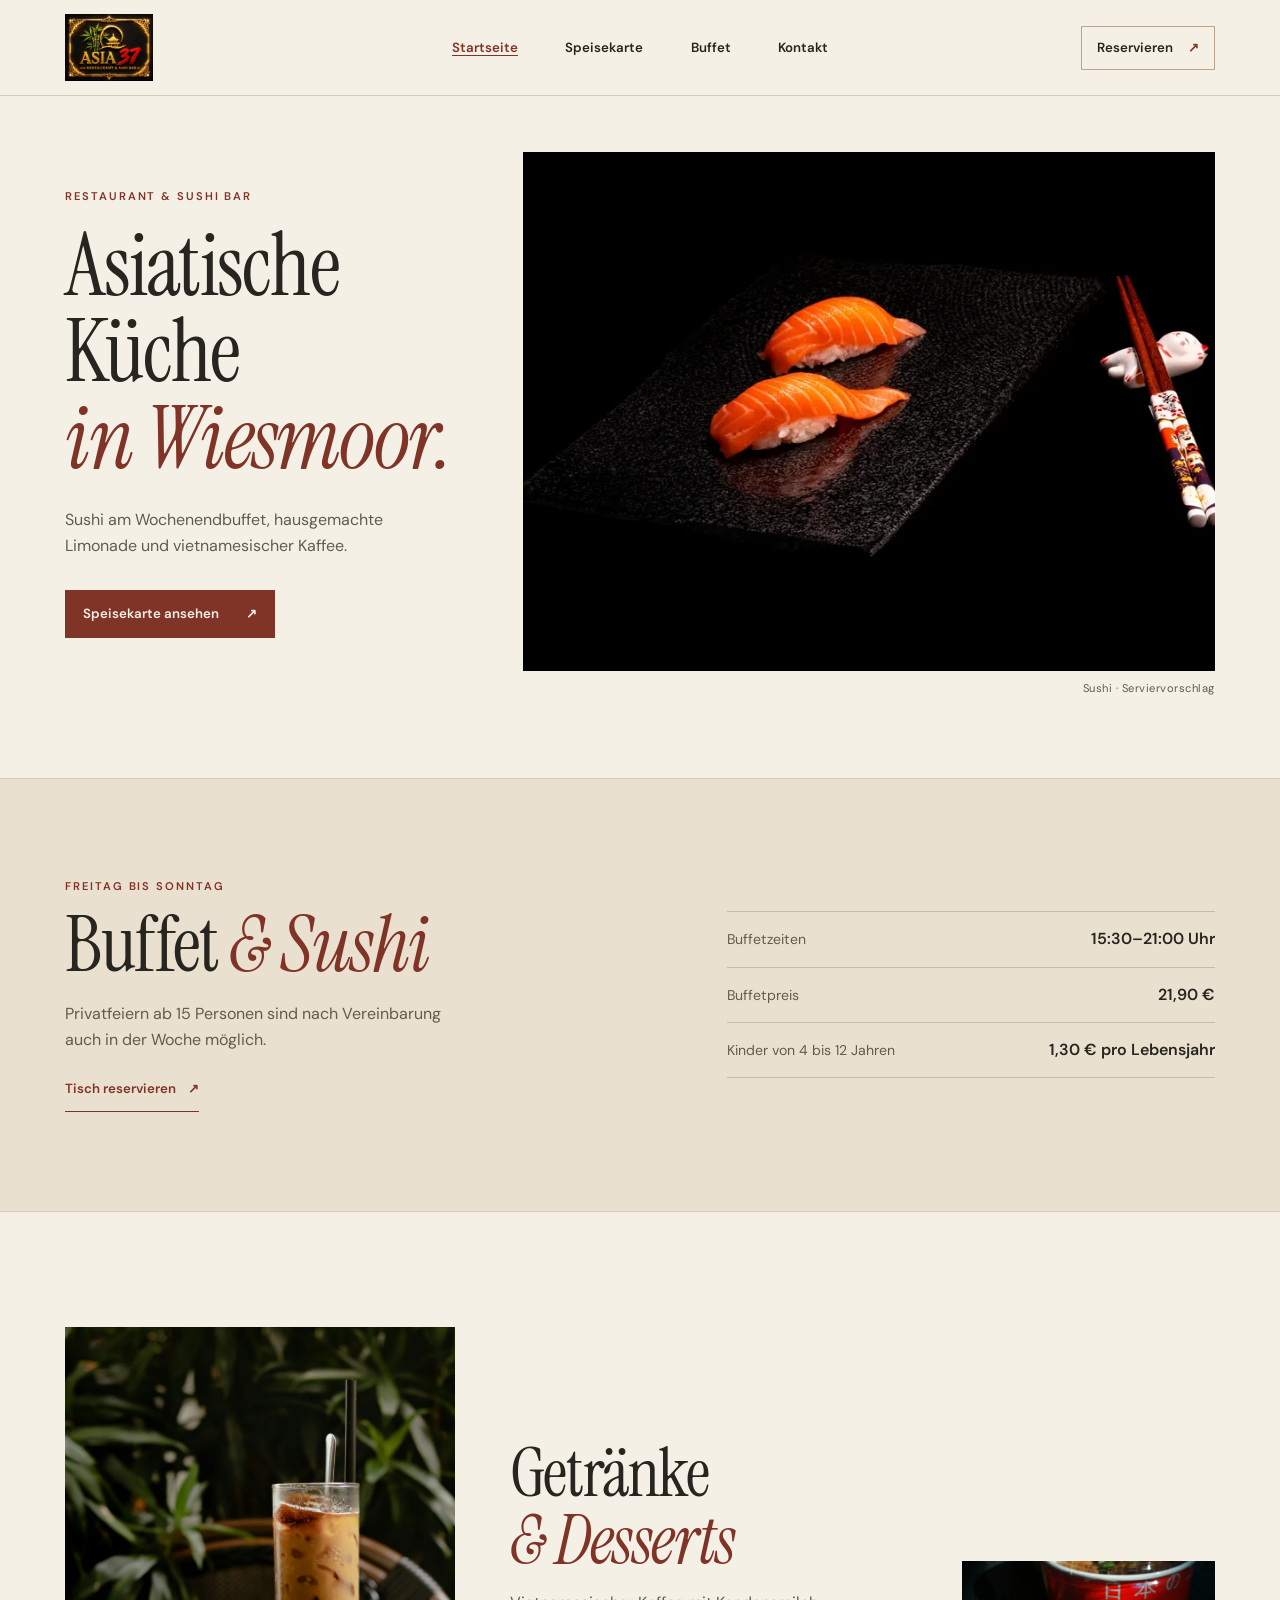
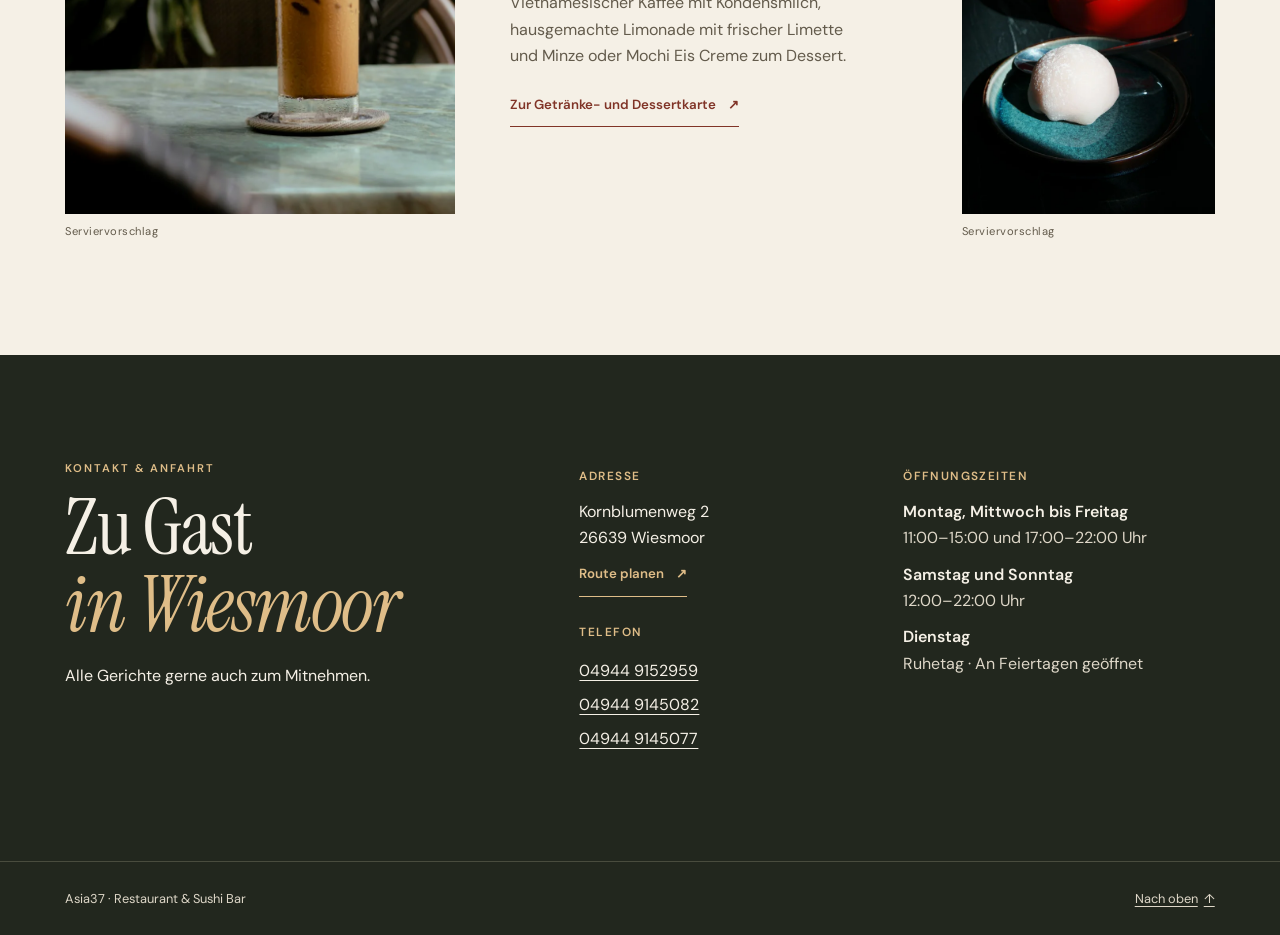
==== index.html @ 3e1847de "Build Asia37 restaurant website" ====
<!doctype html>
<html lang="de">
<head>
  <meta charset="utf-8">
  <meta name="viewport" content="width=device-width, initial-scale=1">
  <title>Asia37 · Restaurant &amp; Sushi Bar in Wiesmoor</title>
  <meta name="description" content="Asia37 Restaurant &amp; Sushi Bar in Wiesmoor. Entdecken Sie unser Wochenendbuffet, die Getränke- und Dessertkarte, Öffnungszeiten und Anfahrt.">
  <meta property="og:type" content="website">
  <meta property="og:locale" content="de_DE">
  <meta property="og:title" content="Asia37 · Restaurant &amp; Sushi Bar in Wiesmoor">
  <meta property="og:description" content="Sushi, Wochenendbuffet und vietnamesischer Kaffee am Kornblumenweg in Wiesmoor.">
  <meta property="og:image" content="https://hoangcaster-website.github.io/Asia-37/assets/sushi.webp">
  <meta name="theme-color" content="#f5f0e6">
  <link rel="icon" href="assets/favicon.png" type="image/png">
  <link rel="preload" href="assets/fonts/instrument-serif-normal.woff2" as="font" type="font/woff2" crossorigin>
  <link rel="stylesheet" href="assets/site.css">
  <script src="assets/site.js" defer></script>
</head>
<body>
  <a class="skip-link" href="#main">Zum Inhalt</a>
  <header class="site-header" id="oben">
    <div class="shell header-inner">
      <a class="brand" href="./" aria-label="Asia37 – Startseite">
        <img src="assets/asia37-logo.webp" width="540" height="411" alt="Asia37">
      </a>
      <button class="nav-toggle" type="button" aria-expanded="false" aria-controls="main-nav" hidden>Menü <span aria-hidden="true"></span></button>
      <nav id="main-nav" aria-label="Hauptnavigation">
        <a href="./" aria-current="page">Startseite</a>
        <a href="menu.html">Speisekarte</a>
        <a href="#buffet">Buffet</a>
        <a href="#kontakt">Kontakt</a>
      </nav>
      <a class="header-call" href="tel:+4949449152959">Reservieren <span aria-hidden="true">↗</span></a>
    </div>
  </header>
  <main id="main" tabindex="-1">
    <section class="shell hero" aria-labelledby="home-title">
      <div class="hero-intro">
        <p class="eyebrow">Restaurant &amp; Sushi Bar</p>
        <h1 id="home-title">Asiatische Küche <em>in Wiesmoor.</em></h1>
        <p class="hero-copy">Sushi am Wochenendbuffet, hausgemachte Limonade und vietnamesischer Kaffee.</p>
        <a class="button" href="menu.html">Speisekarte ansehen <span aria-hidden="true">↗</span></a>
      </div>
      <figure class="hero-figure">
        <picture>
          <source media="(max-width: 600px)" srcset="assets/sushi-compact.webp">
          <img src="assets/sushi.webp" width="1600" height="1200" alt="Sushi auf dunklem Geschirr" fetchpriority="high">
        </picture>
        <figcaption>Sushi · Serviervorschlag</figcaption>
      </figure>
    </section>
    <section class="buffet" id="buffet" aria-labelledby="buffet-title">
      <div class="shell buffet-inner">
        <div>
          <p class="eyebrow">Freitag bis Sonntag</p>
          <h2 id="buffet-title">Buffet <em>&amp; Sushi</em></h2>
          <p>Privatfeiern ab 15 Personen sind nach Vereinbarung auch in der Woche möglich.</p>
          <a class="text-link" href="tel:+4949449152959">Tisch reservieren <span aria-hidden="true">↗</span></a>
        </div>
        <dl class="buffet-details">
          <div><dt>Buffetzeiten</dt><dd>15:30–21:00 Uhr</dd></div>
          <div><dt>Buffetpreis</dt><dd>21,90 €</dd></div>
          <div><dt>Kinder von 4 bis 12 Jahren</dt><dd>1,30 € pro Lebensjahr</dd></div>
        </dl>
      </div>
    </section>
    <section class="shell tasting" aria-labelledby="tasting-title">
      <figure class="tasting-photo">
        <img src="assets/coffee.webp" width="800" height="1000" loading="lazy" alt="Vietnamesischer Kaffee mit Kondensmilch im Glas">
        <figcaption>Serviervorschlag</figcaption>
      </figure>
      <div class="tasting-copy">
        <h2 id="tasting-title">Getränke <em>&amp; Desserts</em></h2>
        <p>Vietnamesischer Kaffee mit Kondensmilch, hausgemachte Limonade mit frischer Limette und Minze oder Mochi Eis Creme zum Dessert.</p>
        <a class="text-link" href="menu.html">Zur Getränke- und Dessertkarte <span aria-hidden="true">↗</span></a>
      </div>
      <figure class="tasting-detail">
        <img src="assets/mochi.webp" width="640" height="640" loading="lazy" alt="Mochi auf einem Keramikteller">
        <figcaption>Serviervorschlag</figcaption>
      </figure>
    </section>
    <section class="visit" id="kontakt" aria-labelledby="visit-title">
      <div class="shell visit-inner">
        <div class="visit-heading">
          <p class="eyebrow">Kontakt &amp; Anfahrt</p>
          <h2 id="visit-title">Zu Gast <em>in Wiesmoor</em></h2>
          <p>Alle Gerichte gerne auch zum Mitnehmen.</p>
        </div>
        <div class="visit-address">
          <h3>Adresse</h3>
          <address>Kornblumenweg 2<br>26639 Wiesmoor</address>
          <a class="text-link" href="https://www.google.com/maps/dir/?api=1&amp;destination=Kornblumenweg%202%2C%2026639%20Wiesmoor">Route planen <span aria-hidden="true">↗</span></a>
          <h3>Telefon</h3>
          <ul class="plain-list">
            <li><a href="tel:+4949449152959">04944 9152959</a></li>
            <li><a href="tel:+4949449145082">04944 9145082</a></li>
            <li><a href="tel:+4949449145077">04944 9145077</a></li>
          </ul>
        </div>
        <div class="visit-hours">
          <h3>Öffnungszeiten</h3>
          <dl>
            <dt>Montag, Mittwoch bis Freitag</dt>
            <dd>11:00–15:00 und 17:00–22:00 Uhr</dd>
            <dt>Samstag und Sonntag</dt>
            <dd>12:00–22:00 Uhr</dd>
            <dt>Dienstag</dt>
            <dd>Ruhetag · An Feiertagen geöffnet</dd>
          </dl>
        </div>
      </div>
    </section>
  </main>
  <footer class="site-footer">
    <div class="shell footer-inner">
      <p>Asia37 · Restaurant &amp; Sushi Bar</p>
      <a href="#oben">Nach oben <span aria-hidden="true">↑</span></a>
    </div>
  </footer>
</body>
</html>
---- assets/site.css ----
@font-face {
  font-family: "Instrument Serif";
  src: url("fonts/instrument-serif-normal.woff2") format("woff2");
  font-display: swap;
}
@font-face {
  font-family: "Instrument Serif";
  src: url("fonts/instrument-serif-italic.woff2") format("woff2");
  font-style: italic;
  font-display: swap;
}
@font-face {
  font-family: "DM Sans";
  src: url("fonts/dm-sans-normal.woff2") format("woff2");
  font-weight: 400 600;
  font-display: swap;
}

:root {
  --paper: #f5f0e6;
  --wheat: #eae0cf;
  --ink: #27251f;
  --muted: #635b4c;
  --accent: #803427;
  --accent-hover: #62261e;
  --line: #d7cbb9;
  --night: #22271e;
  --gold: #dfbd88;
  --serif: "Instrument Serif", Georgia, serif;
  --sans: "DM Sans", Arial, sans-serif;
  --gutter: clamp(22px, 5.1vw, 90px);
}

*, *::before, *::after { box-sizing: border-box; }
html { scroll-behavior: smooth; }
body {
  margin: 0;
  color: var(--ink);
  background: var(--paper);
  font: 400 1rem/1.65 var(--sans);
  -webkit-font-smoothing: antialiased;
}
body, h1, h2, h3, p, figure, dl, dd { margin: 0; }
img { display: block; max-width: 100%; }
a { color: inherit; text-underline-offset: 0.24em; }
button { font: inherit; color: inherit; }
:focus-visible { outline: 2px solid currentColor; outline-offset: 5px; }
[hidden] { display: none !important; }
[id] { scroll-margin-block-start: 24px; }

h1, h2 {
  font-family: var(--serif);
  font-weight: 400;
  line-height: 0.99;
  letter-spacing: -0.02em;
}
h2 { font-size: clamp(3.15rem, 6.1vw, 6.25rem); }
h1 em, h2 em { color: var(--accent); font-weight: inherit; }
address { font-style: normal; }
.shell { width: min(100% - 2 * var(--gutter), 1450px); margin-inline: auto; }
.eyebrow {
  color: var(--accent);
  font-size: 0.7rem;
  font-weight: 600;
  letter-spacing: 0.17em;
  line-height: 1.5;
  text-transform: uppercase;
}
.skip-link {
  position: fixed;
  z-index: 3;
  inset: 8px auto auto 8px;
  padding: 8px 16px;
  color: var(--paper);
  background: var(--ink);
  transform: translateY(-160%);
}
.skip-link:focus { transform: none; }

.site-header { border-bottom: 1px solid var(--line); }
.header-inner {
  min-height: 95px;
  display: grid;
  grid-template-columns: 1fr auto 1fr;
  align-items: center;
  gap: 24px;
}
.brand { display: inline-block; justify-self: start; }
.brand img { width: 88px; height: auto; }
#main-nav { display: flex; align-items: center; gap: clamp(20px, 3.7vw, 54px); }
#main-nav a, .header-call {
  display: inline-flex;
  align-items: center;
  min-height: 44px;
  font-size: 0.83rem;
  font-weight: 600;
  text-decoration: none;
}
#main-nav a[aria-current="page"] { color: var(--accent); text-decoration: underline; }
#main-nav a:hover { color: var(--accent); }
.header-call {
  justify-self: end;
  gap: 0.9rem;
  padding: 8px 15px;
  border: 1px solid #bca68b;
}
.header-call:hover { color: var(--accent); border-color: var(--accent); }
.header-call span { color: var(--accent); }
.nav-toggle { display: none; }

.hero {
  display: grid;
  grid-template-columns: 0.74fr 1.26fr;
  align-items: center;
  gap: clamp(24px, 4vw, 66px);
  padding-block: clamp(28px, 4.4vw, 66px) clamp(45px, 6.25vw, 91px);
}
.hero-intro { padding-block: 18px 42px; }
.hero h1 {
  font-size: clamp(3.65rem, 6.8vw, 7rem);
  margin-block: 18px 25px;
}
.hero h1 em { display: block; }
.hero-copy { max-width: 29ch; color: var(--muted); }
.button, .text-link { font-size: 0.83rem; font-weight: 600; }
.button {
  display: inline-flex;
  align-items: center;
  justify-content: space-between;
  gap: 1.65rem;
  min-height: 48px;
  padding: 10px 18px;
  color: var(--paper);
  background: var(--accent);
  text-decoration: none;
  transition: background-color 180ms ease;
}
.button:hover { background: var(--accent-hover); }
.button:focus-visible { outline-color: var(--accent); }
.hero .button { margin-block-start: 30px; }
.hero-figure img {
  width: 100%;
  height: auto;
  aspect-ratio: 4 / 3;
  object-fit: cover;
  background: #251e18;
}
figcaption {
  margin-block-start: 8px;
  color: var(--muted);
  font-size: 0.7rem;
  letter-spacing: 0.045em;
}
.hero-figure figcaption { text-align: end; }

.buffet { background: var(--wheat); border-block: 1px solid var(--line); }
.buffet-inner {
  display: grid;
  grid-template-columns: 1.02fr 0.98fr;
  align-items: center;
  gap: clamp(30px, 12vw, 198px);
  padding-block: clamp(55px, 7.75vw, 112px);
}
.buffet h2 { margin-block: 11px 18px; }
.buffet p:not(.eyebrow) { max-width: 35ch; color: var(--muted); }
.text-link {
  display: inline-flex;
  align-items: center;
  justify-content: space-between;
  gap: 12px;
  min-height: 44px;
  color: var(--accent);
  text-decoration: none;
  border-bottom: 1px solid currentColor;
}
.text-link:hover { color: var(--ink); }
.buffet .text-link, .tasting .text-link { margin-block-start: 14px; }
.buffet-details div {
  display: flex;
  align-items: baseline;
  justify-content: space-between;
  gap: 12px;
  padding-block: 14px;
  border-bottom: 1px solid #cabaa3;
}
.buffet-details div:first-child { border-top: 1px solid #cabaa3; }
.buffet-details dt { color: var(--muted); font-size: 0.88rem; }
.buffet-details dd { text-align: end; font-weight: 600; }

.tasting {
  display: grid;
  grid-template-columns: 1fr 1.02fr 0.65fr;
  align-items: center;
  gap: clamp(24px, 4.3vw, 70px);
  padding-block: clamp(60px, 9vw, 138px);
}
.tasting img { width: 100%; height: auto; object-fit: cover; }
.tasting-photo img { aspect-ratio: 4 / 5; }
.tasting-detail { align-self: end; }
.tasting-detail img { aspect-ratio: 1; }
.tasting h2 { font-size: clamp(3.15rem, 5.3vw, 5.9rem); }
.tasting h2 em { display: block; }
.tasting p { max-width: 33ch; margin-block-start: 16px; color: var(--muted); }

.visit, .site-footer { color: var(--paper); background: var(--night); }
.visit-inner {
  display: grid;
  grid-template-columns: 1.3fr 0.75fr 0.9fr;
  gap: clamp(28px, 5vw, 92px);
  padding-block: clamp(62px, 8.2vw, 125px);
}
.visit h2 { margin-block: 12px 19px; }
.visit h2 em, .visit .eyebrow, .visit .text-link { color: var(--gold); }
.visit h2 em { display: block; }
.visit h3 {
  margin-block: 7px 12px;
  font-size: 0.74rem;
  font-weight: 600;
  text-transform: uppercase;
  letter-spacing: 0.12em;
  color: var(--gold);
}
.visit-address .text-link { margin: 1px 0 19px; }
.visit-address .text-link:hover { color: var(--paper); }
.plain-list { list-style: none; margin: 0; padding: 0; }
.plain-list a { display: inline-flex; align-items: center; min-height: 34px; }
.visit dt { font-weight: 600; }
.visit dd { margin-block-end: 10px; color: #ded7c8; }
.site-footer { border-top: 1px solid #494c3e; }
.footer-inner {
  min-height: 73px;
  display: flex;
  align-items: center;
  justify-content: space-between;
  gap: 18px;
  padding-block: 12px;
  font-size: 0.8rem;
  color: #ded7c8;
}
.footer-inner a { display: inline-flex; align-items: center; gap: 6px; min-height: 44px; white-space: nowrap; }

.menu-hero { background: var(--wheat); border-bottom: 1px solid var(--line); }
.menu-hero-inner {
  display: flex;
  align-items: end;
  justify-content: space-between;
  gap: 18px 32px;
  padding-block: clamp(42px, 6vw, 96px);
}
.menu-hero h1 { margin-block-start: 13px; font-size: clamp(3.65rem, 8vw, 8.5rem); }
.menu-hero .text-link { margin-block-end: 4px; }
.menu-layout {
  display: grid;
  grid-template-columns: minmax(150px, 0.78fr) minmax(0, 3fr);
  gap: clamp(28px, 7vw, 115px);
  padding-block: clamp(36px, 6vw, 88px);
}
.menu-jump { align-self: start; position: sticky; top: 20px; max-height: calc(100vh - 40px); overflow: auto; }
.menu-jump ul, .menu-items { list-style: none; margin: 0; padding: 0; }
.menu-jump ul { margin-block-start: 11px; }
.menu-jump a {
  display: inline-flex;
  min-height: 35px;
  align-items: center;
  font-size: 0.87rem;
  text-decoration: none;
}
.menu-jump a:hover { color: var(--accent); text-decoration: underline; }
.menu-jump a:focus-visible { outline-offset: -2px; }
.menu-section { margin-block-end: clamp(48px, 6vw, 92px); }
.menu-section-heading {
  margin-block-end: 15px;
  padding-block-end: 13px;
  border-bottom: 1px solid #bca78f;
}
.menu-section h2 { font-size: clamp(2.75rem, 5vw, 5.75rem); }
.menu-section-heading p { margin-top: 8px; color: var(--muted); }
.menu-section h2 sup { padding-left: 4px; font-size: 0.34em; color: var(--accent); }
.menu-item {
  display: grid;
  grid-template-columns: minmax(0, 1fr) auto;
  align-items: baseline;
  gap: 4px 22px;
  padding-block: 15px;
  border-bottom: 1px solid var(--line);
}
.menu-item h3 { font-size: clamp(0.98rem, 1.6vw, 1.13rem); font-weight: 600; line-height: 1.35; }
.menu-item h3 sup { color: var(--accent); font-size: 0.7em; }
.menu-item p { max-width: 66ch; margin-top: 6px; color: var(--muted); font-size: 0.88rem; }
.item-number { color: var(--muted); font-size: 0.8em; font-variant-numeric: tabular-nums; }
.item-prices {
  display: flex;
  flex-wrap: wrap;
  justify-content: end;
  gap: 1px 22px;
  text-align: right;
  font-size: 0.96rem;
  font-weight: 600;
  font-variant-numeric: tabular-nums;
}
.item-prices > span { white-space: nowrap; }
.item-prices small { color: var(--muted); font-size: 0.74rem; font-weight: 400; }
.price-note { font-size: 0.74rem; }
.allergen-note { max-width: 62ch; padding: 16px 18px; border: 1px solid var(--line); color: var(--muted); font-size: 0.88rem; }
.allergen-note a { display: inline-block; color: var(--accent); white-space: nowrap; }

@media (max-width: 970px) {
  .item-prices { flex-direction: column; }
}

@media (max-width: 760px) {
  .header-inner {
    min-height: 74px;
    grid-template-columns: 1fr auto auto;
    gap: 0 14px;
    padding-block: 8px;
  }
  .brand img { width: 71px; }
  .header-call { grid-column: 3; grid-row: 1; gap: 7px; padding-inline: 9px; font-size: 0.74rem; }
  .nav-toggle:not([hidden]) {
    display: inline-flex;
    align-items: center;
    gap: 7px;
    min-height: 44px;
    padding: 4px 0;
    font-size: 0.79rem;
    font-weight: 600;
    background: transparent;
    border: 0;
    cursor: pointer;
  }
  .nav-toggle span { width: 15px; height: 8px; border-block: 1px solid currentColor; }
  .nav-toggle[aria-expanded="true"] span { height: 0; border-bottom: 0; }
  .nav-toggle:not([hidden])[aria-expanded="false"] + #main-nav { display: none; }
  #main-nav {
    grid-column: 1 / -1;
    grid-row: 2;
    display: grid;
    grid-template-columns: repeat(2, minmax(0, 1fr));
    gap: 0 15px;
    margin-top: 7px;
    border-top: 1px solid var(--line);
  }
  #main-nav a { border-bottom: 1px solid var(--line); }
  .hero { grid-template-columns: minmax(0, 1fr); gap: 26px; padding-block: 36px 38px; }
  .hero-intro { padding: 0; }
  .hero h1 { font-size: clamp(3.8rem, 11vw, 6.25rem); margin-block: 12px 16px; }
  .hero .button { margin-block-start: 20px; }
  .buffet-inner { grid-template-columns: minmax(0, 1fr); gap: 27px; }
  .tasting { grid-template-columns: 1.2fr 0.8fr; gap: 22px 14px; }
  .tasting-copy { grid-column: 1 / -1; grid-row: 1; }
  .tasting h2 em { display: inline; }
  .visit-inner { grid-template-columns: minmax(0, 1fr) minmax(0, 1fr); }
  .visit-heading { grid-column: 1 / -1; }
  .menu-hero-inner { display: grid; }
  .menu-hero .text-link { justify-self: start; }
  .menu-layout { display: block; }
  .menu-jump { position: static; max-height: none; overflow: visible; margin-bottom: 39px; }
  .menu-jump ul {
    display: flex;
    flex-wrap: wrap;
    gap: 4px 14px;
    padding-block-end: 14px;
    border-bottom: 1px solid var(--line);
  }
  .menu-jump a { min-height: 36px; text-decoration: underline; }
}

@media (max-width: 480px) {
  .visit-inner { grid-template-columns: 1fr; }
  .visit-heading { grid-column: auto; }
  .menu-item { column-gap: 9px; }
  .menu-hero h1 em { display: block; }
}

@media (prefers-reduced-motion: reduce) {
  html { scroll-behavior: auto; }
  .button { transition: none; }
}
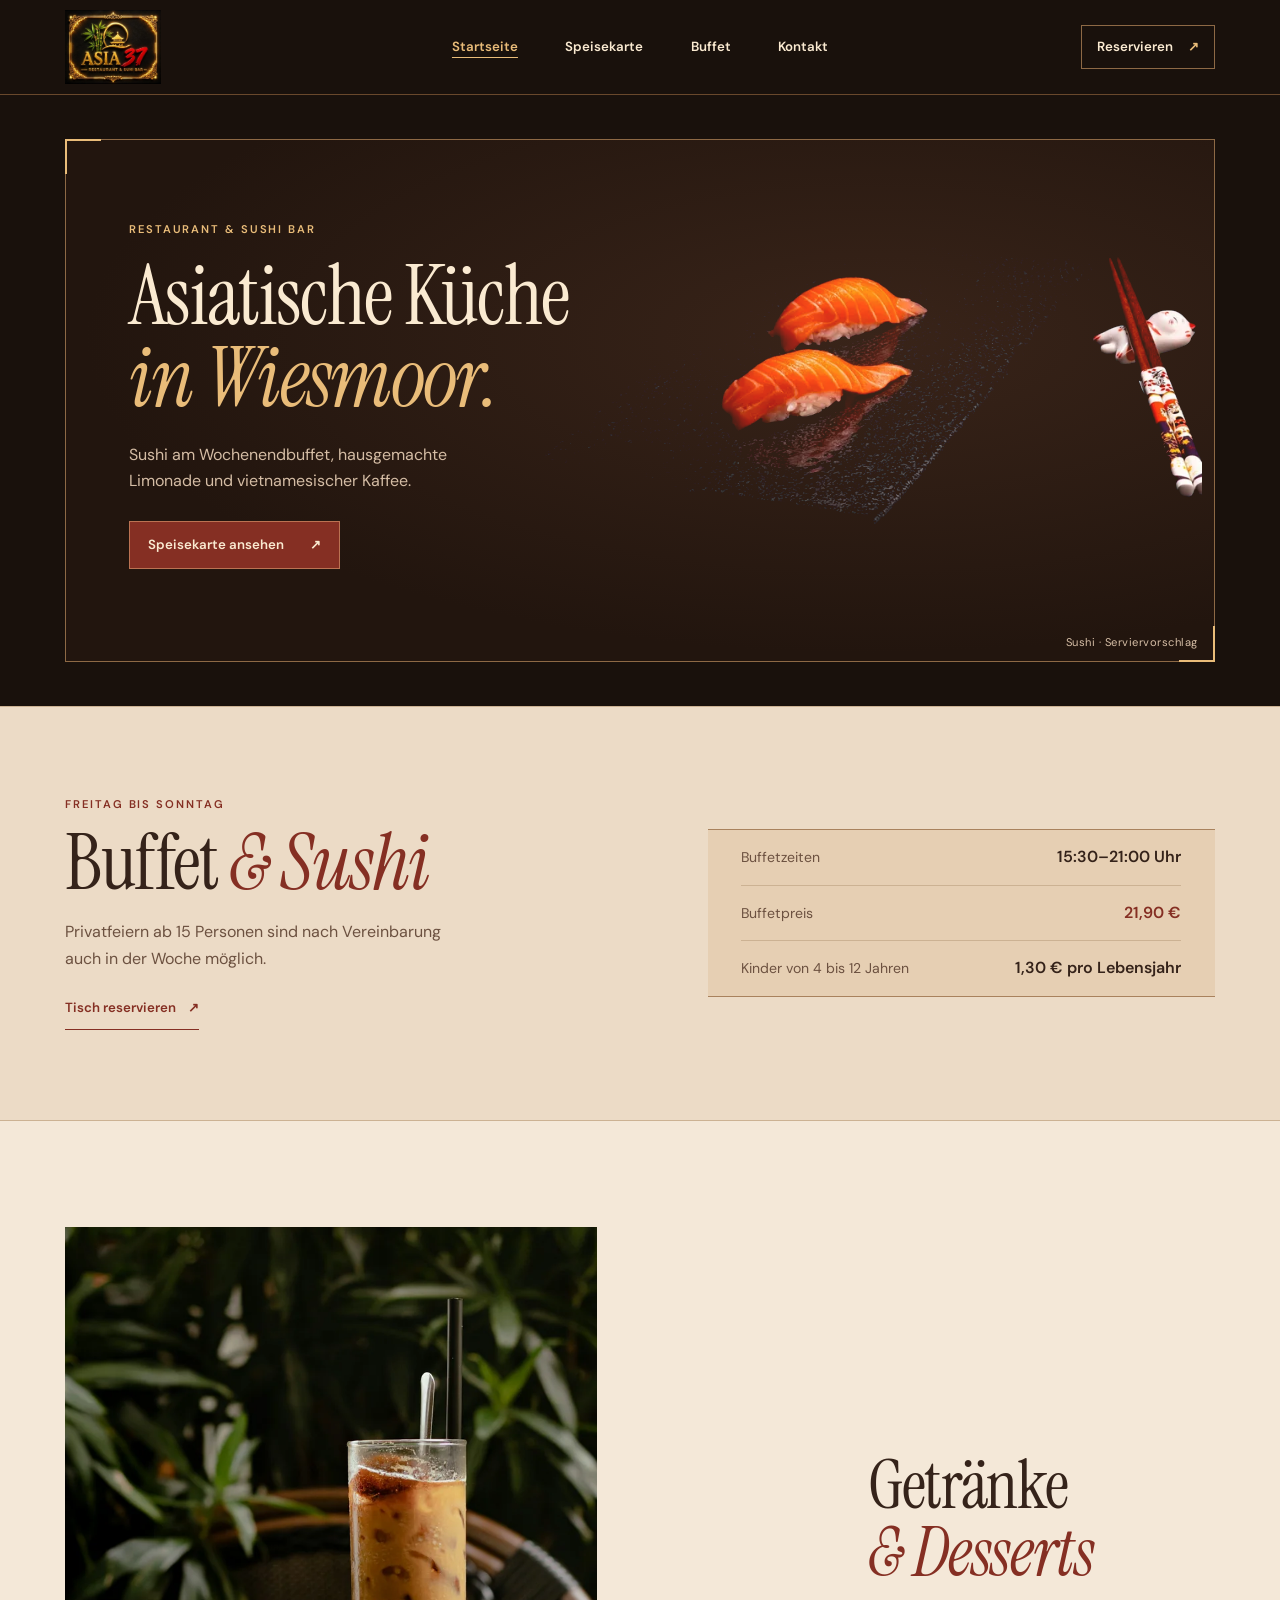
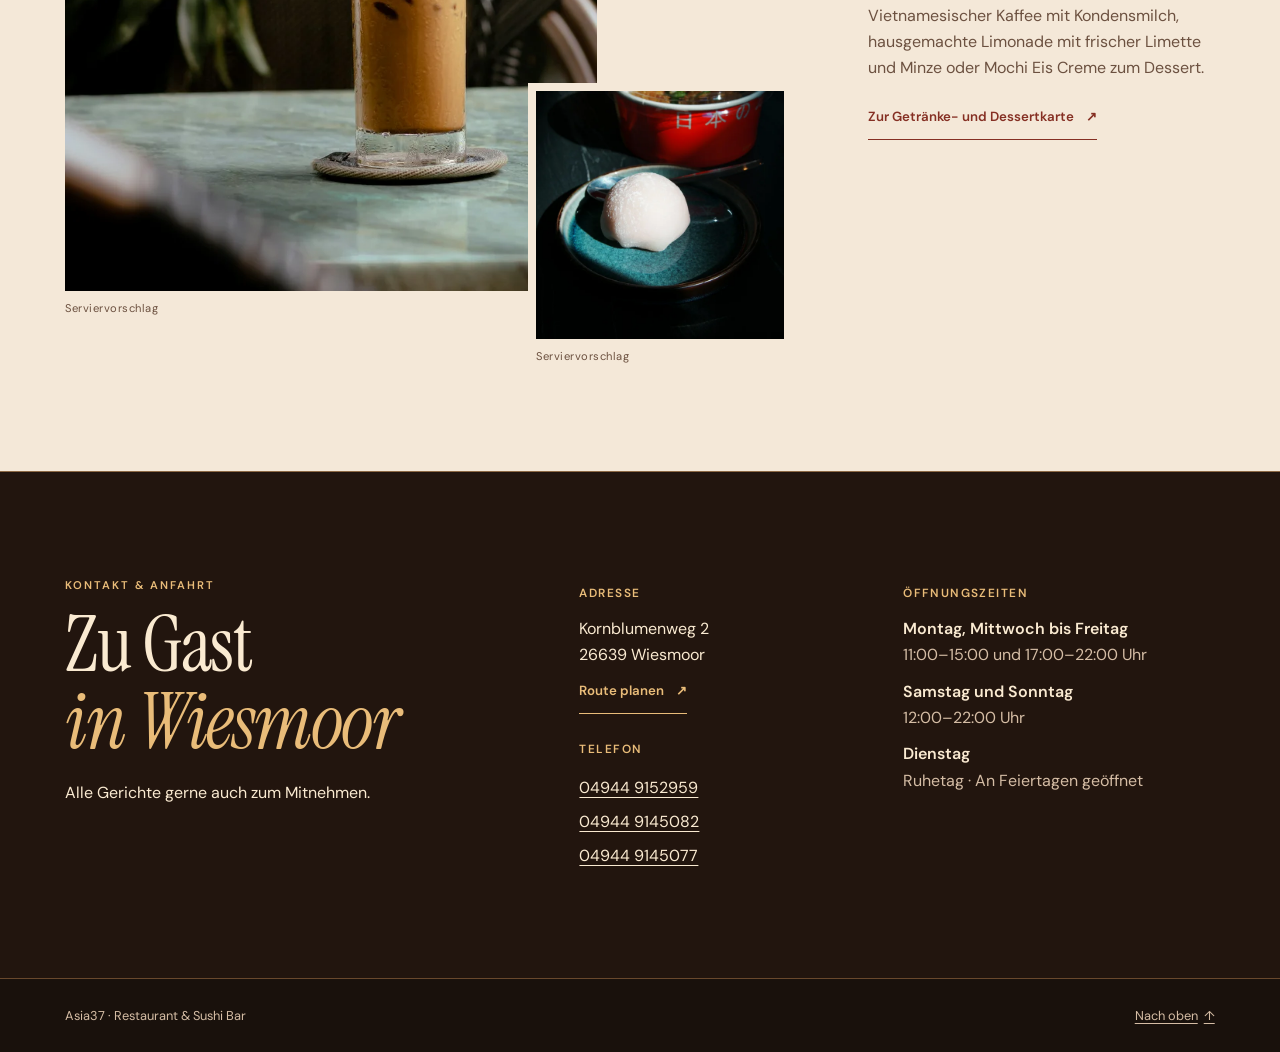
==== commit 53330910: "Redesign Asia37 around the restaurant logo" ====
--- a/index.html
+++ b/index.html
@@ -10,7 +10,7 @@
   <meta property="og:title" content="Asia37 · Restaurant &amp; Sushi Bar in Wiesmoor">
   <meta property="og:description" content="Sushi, Wochenendbuffet und vietnamesischer Kaffee am Kornblumenweg in Wiesmoor.">
   <meta property="og:image" content="https://hoangcaster-website.github.io/Asia-37/assets/sushi.webp">
-  <meta name="theme-color" content="#f5f0e6">
+  <meta name="theme-color" content="#19110c">
   <link rel="icon" href="assets/favicon.png" type="image/png">
   <link rel="preload" href="assets/fonts/instrument-serif-normal.woff2" as="font" type="font/woff2" crossorigin>
   <link rel="stylesheet" href="assets/site.css">
@@ -34,20 +34,22 @@
     </div>
   </header>
   <main id="main" tabindex="-1">
-    <section class="shell hero" aria-labelledby="home-title">
-      <div class="hero-intro">
-        <p class="eyebrow">Restaurant &amp; Sushi Bar</p>
-        <h1 id="home-title">Asiatische Küche <em>in Wiesmoor.</em></h1>
-        <p class="hero-copy">Sushi am Wochenendbuffet, hausgemachte Limonade und vietnamesischer Kaffee.</p>
-        <a class="button" href="menu.html">Speisekarte ansehen <span aria-hidden="true">↗</span></a>
+    <section class="hero-stage" aria-labelledby="home-title">
+      <div class="shell hero">
+        <div class="hero-intro">
+          <p class="eyebrow">Restaurant &amp; Sushi Bar</p>
+          <h1 id="home-title">Asiatische Küche <em>in Wiesmoor.</em></h1>
+          <p class="hero-copy">Sushi am Wochenendbuffet, hausgemachte Limonade und vietnamesischer Kaffee.</p>
+          <a class="button" href="menu.html">Speisekarte ansehen <span aria-hidden="true">↗</span></a>
+        </div>
+        <figure class="hero-figure">
+          <picture>
+            <source media="(max-width: 600px)" srcset="assets/sushi-compact.webp">
+            <img src="assets/sushi.webp" width="1600" height="1200" alt="Sushi auf dunklem Geschirr" fetchpriority="high">
+          </picture>
+          <figcaption>Sushi · Serviervorschlag</figcaption>
+        </figure>
       </div>
-      <figure class="hero-figure">
-        <picture>
-          <source media="(max-width: 600px)" srcset="assets/sushi-compact.webp">
-          <img src="assets/sushi.webp" width="1600" height="1200" alt="Sushi auf dunklem Geschirr" fetchpriority="high">
-        </picture>
-        <figcaption>Sushi · Serviervorschlag</figcaption>
-      </figure>
     </section>
     <section class="buffet" id="buffet" aria-labelledby="buffet-title">
       <div class="shell buffet-inner">
@@ -65,15 +67,15 @@
       </div>
     </section>
     <section class="shell tasting" aria-labelledby="tasting-title">
-      <figure class="tasting-photo">
-        <img src="assets/coffee.webp" width="800" height="1000" loading="lazy" alt="Vietnamesischer Kaffee mit Kondensmilch im Glas">
-        <figcaption>Serviervorschlag</figcaption>
-      </figure>
       <div class="tasting-copy">
         <h2 id="tasting-title">Getränke <em>&amp; Desserts</em></h2>
         <p>Vietnamesischer Kaffee mit Kondensmilch, hausgemachte Limonade mit frischer Limette und Minze oder Mochi Eis Creme zum Dessert.</p>
         <a class="text-link" href="menu.html">Zur Getränke- und Dessertkarte <span aria-hidden="true">↗</span></a>
       </div>
+      <figure class="tasting-photo">
+        <img src="assets/coffee.webp" width="800" height="1000" loading="lazy" alt="Vietnamesischer Kaffee mit Kondensmilch im Glas">
+        <figcaption>Serviervorschlag</figcaption>
+      </figure>
       <figure class="tasting-detail">
         <img src="assets/mochi.webp" width="640" height="640" loading="lazy" alt="Mochi auf einem Keramikteller">
         <figcaption>Serviervorschlag</figcaption>
--- a/assets/site.css
+++ b/assets/site.css
@@ -17,15 +17,22 @@
 }
 
 :root {
-  --paper: #f5f0e6;
-  --wheat: #eae0cf;
-  --ink: #27251f;
-  --muted: #635b4c;
-  --accent: #803427;
-  --accent-hover: #62261e;
-  --line: #d7cbb9;
-  --night: #22271e;
-  --gold: #dfbd88;
+  --paper: #f4e8d8;
+  --surface: #ecdbc6;
+  --wheat: #e6cfb3;
+  --ink: #35231a;
+  --muted: #6c5140;
+  --accent: #852f23;
+  --accent-hover: #67251c;
+  --line: #ccb293;
+  --line-strong: #a9825d;
+  --deep: #19110c;
+  --night: #22150e;
+  --night-line: #69482c;
+  --night-frame: #8d6945;
+  --light: #faead1;
+  --light-muted: #d5bda5;
+  --gold: #e9bc79;
   --serif: "Instrument Serif", Georgia, serif;
   --sans: "DM Sans", Arial, sans-serif;
   --gutter: clamp(22px, 5.1vw, 90px);
@@ -77,16 +84,20 @@
 }
 .skip-link:focus { transform: none; }
 
-.site-header { border-bottom: 1px solid var(--line); }
+.site-header {
+  color: var(--light);
+  background: var(--deep);
+  border-bottom: 1px solid var(--night-line);
+}
 .header-inner {
-  min-height: 95px;
+  min-height: 94px;
   display: grid;
   grid-template-columns: 1fr auto 1fr;
   align-items: center;
   gap: 24px;
 }
 .brand { display: inline-block; justify-self: start; }
-.brand img { width: 88px; height: auto; }
+.brand img { width: 96px; height: auto; }
 #main-nav { display: flex; align-items: center; gap: clamp(20px, 3.7vw, 54px); }
 #main-nav a, .header-call {
   display: inline-flex;
@@ -96,32 +107,70 @@
   font-weight: 600;
   text-decoration: none;
 }
-#main-nav a[aria-current="page"] { color: var(--accent); text-decoration: underline; }
-#main-nav a:hover { color: var(--accent); }
+#main-nav a[aria-current="page"] {
+  color: var(--gold);
+  text-decoration: underline;
+  text-underline-offset: 0.48em;
+}
+#main-nav a:hover { color: var(--gold); }
 .header-call {
   justify-self: end;
   gap: 0.9rem;
   padding: 8px 15px;
-  border: 1px solid #bca68b;
-}
-.header-call:hover { color: var(--accent); border-color: var(--accent); }
-.header-call span { color: var(--accent); }
+  border: 1px solid var(--night-frame);
+}
+.header-call:hover { color: var(--gold); border-color: var(--gold); }
+.header-call span { color: var(--gold); }
 .nav-toggle { display: none; }
 
+.hero-stage, .menu-hero {
+  padding-block: clamp(22px, 3.4vw, 54px);
+  color: var(--light);
+  background: var(--deep);
+}
+.hero, .menu-hero-inner {
+  position: relative;
+  border: 1px solid var(--night-frame);
+  background: var(--night);
+  background-image: radial-gradient(ellipse at 70% 38%, #392419, transparent 69%);
+}
+.hero::before, .hero::after, .menu-hero-inner::before, .menu-hero-inner::after {
+  content: "";
+  position: absolute;
+  z-index: 2;
+  width: clamp(20px, 2.8vw, 42px);
+  aspect-ratio: 1;
+  border: solid var(--gold);
+  pointer-events: none;
+}
+.hero::before, .menu-hero-inner::before {
+  inset: -1px auto auto -1px;
+  border-width: 2px 0 0 2px;
+}
+.hero::after, .menu-hero-inner::after {
+  inset: auto -1px -1px auto;
+  border-width: 0 2px 2px 0;
+}
 .hero {
-  display: grid;
-  grid-template-columns: 0.74fr 1.26fr;
-  align-items: center;
-  gap: clamp(24px, 4vw, 66px);
-  padding-block: clamp(28px, 4.4vw, 66px) clamp(45px, 6.25vw, 91px);
-}
-.hero-intro { padding-block: 18px 42px; }
+  isolation: isolate;
+  display: grid;
+  grid-template-columns: repeat(12, minmax(0, 1fr));
+  align-items: center;
+}
+.hero-intro {
+  grid-area: 1 / 1 / 2 / 7;
+  z-index: 1;
+  padding: clamp(30px, 5vw, 80px) 0 clamp(35px, 5.8vw, 94px) clamp(28px, 4.9vw, 76px);
+}
 .hero h1 {
-  font-size: clamp(3.65rem, 6.8vw, 7rem);
-  margin-block: 18px 25px;
+  font-size: clamp(3.45rem, 6.5vw, 6.6rem);
+  margin-block: 17px 22px;
 }
 .hero h1 em { display: block; }
-.hero-copy { max-width: 29ch; color: var(--muted); }
+.hero h1 em, .hero .eyebrow, .menu-hero .eyebrow, .menu-hero h1 em, .menu-hero .text-link {
+  color: var(--gold);
+}
+.hero-copy { max-width: 31ch; color: var(--light-muted); }
 .button, .text-link { font-size: 0.83rem; font-weight: 600; }
 .button {
   display: inline-flex;
@@ -130,20 +179,29 @@
   gap: 1.65rem;
   min-height: 48px;
   padding: 10px 18px;
-  color: var(--paper);
+  color: var(--light);
   background: var(--accent);
+  border: 1px solid #bb7252;
   text-decoration: none;
   transition: background-color 180ms ease;
 }
 .button:hover { background: var(--accent-hover); }
-.button:focus-visible { outline-color: var(--accent); }
-.hero .button { margin-block-start: 30px; }
+.button:focus-visible { outline-color: var(--gold); }
+.hero .button { margin-block-start: 27px; }
+.hero-figure {
+  grid-area: 1 / 6 / 2 / -1;
+  position: relative;
+  padding: 0 12px 10px 0;
+}
+.hero-figure picture {
+  display: block;
+  mix-blend-mode: lighten;
+}
 .hero-figure img {
   width: 100%;
   height: auto;
   aspect-ratio: 4 / 3;
   object-fit: cover;
-  background: #251e18;
 }
 figcaption {
   margin-block-start: 8px;
@@ -151,15 +209,19 @@
   font-size: 0.7rem;
   letter-spacing: 0.045em;
 }
-.hero-figure figcaption { text-align: end; }
-
-.buffet { background: var(--wheat); border-block: 1px solid var(--line); }
+.hero-figure figcaption {
+  margin: 0 4px;
+  text-align: end;
+  color: var(--light-muted);
+}
+
+.buffet { background: var(--surface); border-block: 1px solid var(--line); }
 .buffet-inner {
   display: grid;
   grid-template-columns: 1.02fr 0.98fr;
   align-items: center;
-  gap: clamp(30px, 12vw, 198px);
-  padding-block: clamp(55px, 7.75vw, 112px);
+  gap: clamp(30px, 9vw, 138px);
+  padding-block: clamp(50px, 7vw, 102px);
 }
 .buffet h2 { margin-block: 11px 18px; }
 .buffet p:not(.eyebrow) { max-width: 35ch; color: var(--muted); }
@@ -175,34 +237,53 @@
 }
 .text-link:hover { color: var(--ink); }
 .buffet .text-link, .tasting .text-link { margin-block-start: 14px; }
+.buffet-details {
+  padding-inline: clamp(14px, 2.6vw, 36px);
+  border-block: 1px solid var(--line-strong);
+  background: var(--wheat);
+}
 .buffet-details div {
   display: flex;
   align-items: baseline;
   justify-content: space-between;
   gap: 12px;
   padding-block: 14px;
-  border-bottom: 1px solid #cabaa3;
-}
-.buffet-details div:first-child { border-top: 1px solid #cabaa3; }
+}
+.buffet-details div + div { border-top: 1px solid var(--line); }
 .buffet-details dt { color: var(--muted); font-size: 0.88rem; }
 .buffet-details dd { text-align: end; font-weight: 600; }
+.buffet-details div:nth-child(2) dd { color: var(--accent); }
 
 .tasting {
   display: grid;
-  grid-template-columns: 1fr 1.02fr 0.65fr;
-  align-items: center;
-  gap: clamp(24px, 4.3vw, 70px);
-  padding-block: clamp(60px, 9vw, 138px);
+  grid-template-columns: minmax(0, 1.45fr) minmax(0, 0.8fr) minmax(0, 1.35fr);
+  align-items: center;
+  padding-block: clamp(60px, 8.3vw, 125px);
 }
 .tasting img { width: 100%; height: auto; object-fit: cover; }
+.tasting-copy {
+  grid-area: 1 / 3 / 2 / 4;
+  padding-inline-start: clamp(28px, 6.6vw, 99px);
+}
+.tasting-photo {
+  grid-area: 1 / 1 / 2 / 3;
+  width: 74%;
+  margin-block-end: clamp(10px, 3.7vw, 52px);
+}
 .tasting-photo img { aspect-ratio: 4 / 5; }
-.tasting-detail { align-self: end; }
+.tasting-detail {
+  grid-area: 1 / 2 / 2 / 3;
+  align-self: end;
+  padding: 8px 0 0 8px;
+  background: var(--paper);
+}
 .tasting-detail img { aspect-ratio: 1; }
 .tasting h2 { font-size: clamp(3.15rem, 5.3vw, 5.9rem); }
 .tasting h2 em { display: block; }
 .tasting p { max-width: 33ch; margin-block-start: 16px; color: var(--muted); }
 
-.visit, .site-footer { color: var(--paper); background: var(--night); }
+.visit, .site-footer { color: var(--light); background: var(--night); }
+.visit { border-top: 1px solid var(--night-frame); }
 .visit-inner {
   display: grid;
   grid-template-columns: 1.3fr 0.75fr 0.9fr;
@@ -221,12 +302,12 @@
   color: var(--gold);
 }
 .visit-address .text-link { margin: 1px 0 19px; }
-.visit-address .text-link:hover { color: var(--paper); }
+.visit-address .text-link:hover { color: var(--light); }
 .plain-list { list-style: none; margin: 0; padding: 0; }
 .plain-list a { display: inline-flex; align-items: center; min-height: 34px; }
 .visit dt { font-weight: 600; }
-.visit dd { margin-block-end: 10px; color: #ded7c8; }
-.site-footer { border-top: 1px solid #494c3e; }
+.visit dd { margin-block-end: 10px; color: var(--light-muted); }
+.site-footer { border-top: 1px solid var(--night-line); background: var(--deep); }
 .footer-inner {
   min-height: 73px;
   display: flex;
@@ -235,27 +316,36 @@
   gap: 18px;
   padding-block: 12px;
   font-size: 0.8rem;
-  color: #ded7c8;
+  color: var(--light-muted);
 }
 .footer-inner a { display: inline-flex; align-items: center; gap: 6px; min-height: 44px; white-space: nowrap; }
 
-.menu-hero { background: var(--wheat); border-bottom: 1px solid var(--line); }
 .menu-hero-inner {
   display: flex;
   align-items: end;
   justify-content: space-between;
-  gap: 18px 32px;
-  padding-block: clamp(42px, 6vw, 96px);
-}
-.menu-hero h1 { margin-block-start: 13px; font-size: clamp(3.65rem, 8vw, 8.5rem); }
-.menu-hero .text-link { margin-block-end: 4px; }
+  gap: 18px 24px;
+  padding: clamp(32px, 5.9vw, 88px) clamp(22px, 4.9vw, 76px);
+}
+.menu-hero h1 { margin-block-start: 11px; font-size: clamp(3.1rem, 7.8vw, 8.1rem); }
+.menu-hero .text-link { margin-block-end: 4px; flex: none; }
+.menu-hero .text-link:hover { color: var(--light); }
 .menu-layout {
   display: grid;
   grid-template-columns: minmax(150px, 0.78fr) minmax(0, 3fr);
   gap: clamp(28px, 7vw, 115px);
   padding-block: clamp(36px, 6vw, 88px);
 }
-.menu-jump { align-self: start; position: sticky; top: 20px; max-height: calc(100vh - 40px); overflow: auto; }
+.menu-jump {
+  align-self: start;
+  position: sticky;
+  top: 20px;
+  max-height: calc(100vh - 40px);
+  overflow: auto;
+  padding: 15px clamp(10px, 1.5vw, 22px) 12px;
+  border-top: 1px solid var(--line-strong);
+  background: var(--surface);
+}
 .menu-jump ul, .menu-items { list-style: none; margin: 0; padding: 0; }
 .menu-jump ul { margin-block-start: 11px; }
 .menu-jump a {
@@ -271,7 +361,7 @@
 .menu-section-heading {
   margin-block-end: 15px;
   padding-block-end: 13px;
-  border-bottom: 1px solid #bca78f;
+  border-bottom: 1px solid var(--line-strong);
 }
 .menu-section h2 { font-size: clamp(2.75rem, 5vw, 5.75rem); }
 .menu-section-heading p { margin-top: 8px; color: var(--muted); }
@@ -315,7 +405,7 @@
     gap: 0 14px;
     padding-block: 8px;
   }
-  .brand img { width: 71px; }
+  .brand img { width: 76px; }
   .header-call { grid-column: 3; grid-row: 1; gap: 7px; padding-inline: 9px; font-size: 0.74rem; }
   .nav-toggle:not([hidden]) {
     display: inline-flex;
@@ -339,29 +429,32 @@
     grid-template-columns: repeat(2, minmax(0, 1fr));
     gap: 0 15px;
     margin-top: 7px;
-    border-top: 1px solid var(--line);
+    border-top: 1px solid var(--night-line);
   }
-  #main-nav a { border-bottom: 1px solid var(--line); }
-  .hero { grid-template-columns: minmax(0, 1fr); gap: 26px; padding-block: 36px 38px; }
-  .hero-intro { padding: 0; }
-  .hero h1 { font-size: clamp(3.8rem, 11vw, 6.25rem); margin-block: 12px 16px; }
-  .hero .button { margin-block-start: 20px; }
+  #main-nav a { border-bottom: 1px solid var(--night-line); }
+  .hero { grid-template-columns: minmax(0, 1fr); }
+  .hero-intro { grid-area: 1 / 1; padding: clamp(23px, 6vw, 44px) clamp(18px, 5vw, 38px) 0; }
+  .hero-figure { grid-area: 2 / 1; padding: 0 5px 12px; }
+  .hero-figure img { aspect-ratio: 3 / 2; object-position: center; }
+  .hero-figure figcaption { margin-inline: 9px; }
+  .hero h1 { font-size: clamp(3.1rem, 12vw, 5.65rem); margin-block: 12px 14px; }
+  .hero .button { margin-block-start: 19px; }
   .buffet-inner { grid-template-columns: minmax(0, 1fr); gap: 27px; }
-  .tasting { grid-template-columns: 1.2fr 0.8fr; gap: 22px 14px; }
-  .tasting-copy { grid-column: 1 / -1; grid-row: 1; }
+  .tasting { grid-template-columns: 1.18fr 0.82fr; gap: 22px 12px; }
+  .tasting-copy { grid-area: 1 / 1 / 2 / -1; padding: 0; }
+  .tasting-photo { grid-area: 2 / 1; width: 100%; margin: 0; }
+  .tasting-detail { grid-area: 2 / 2; padding: 0; }
   .tasting h2 em { display: inline; }
   .visit-inner { grid-template-columns: minmax(0, 1fr) minmax(0, 1fr); }
   .visit-heading { grid-column: 1 / -1; }
   .menu-hero-inner { display: grid; }
   .menu-hero .text-link { justify-self: start; }
   .menu-layout { display: block; }
-  .menu-jump { position: static; max-height: none; overflow: visible; margin-bottom: 39px; }
+  .menu-jump { position: static; max-height: none; overflow: visible; margin-bottom: 38px; }
   .menu-jump ul {
     display: flex;
     flex-wrap: wrap;
     gap: 4px 14px;
-    padding-block-end: 14px;
-    border-bottom: 1px solid var(--line);
   }
   .menu-jump a { min-height: 36px; text-decoration: underline; }
 }
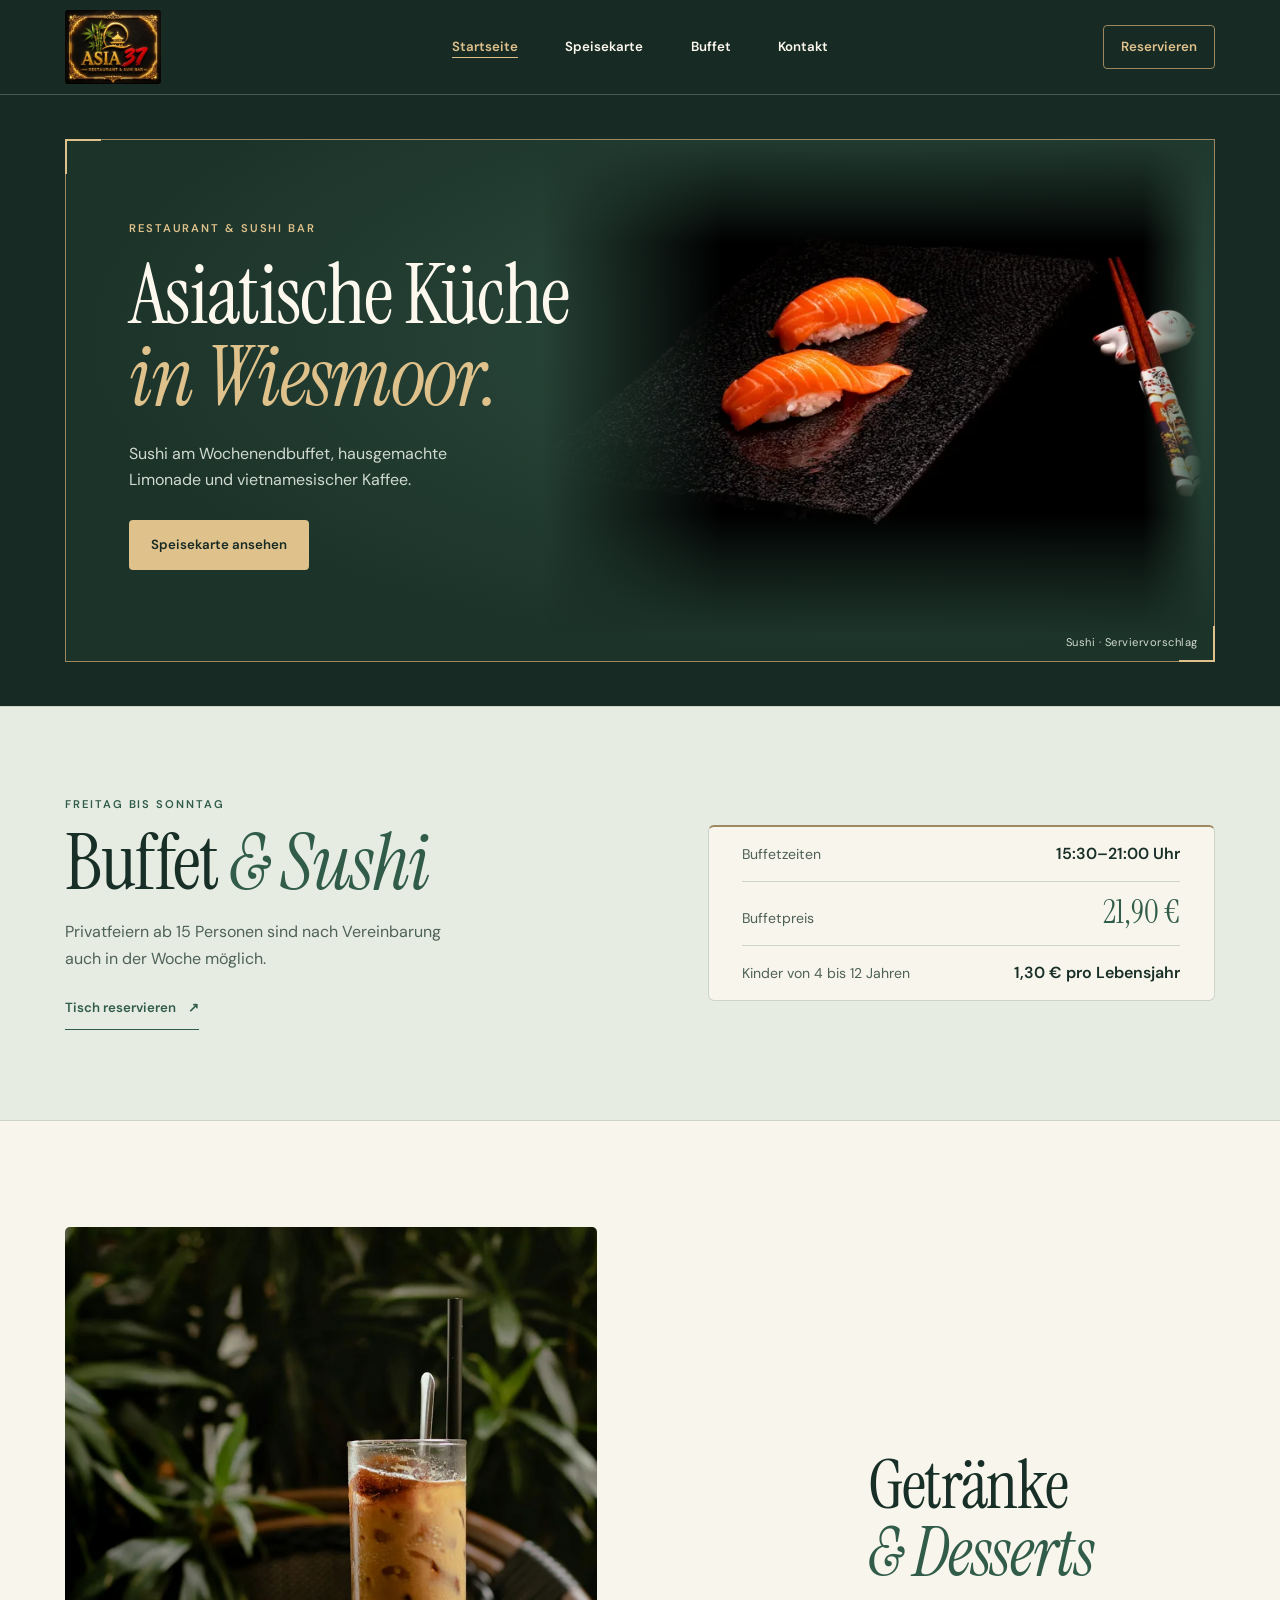
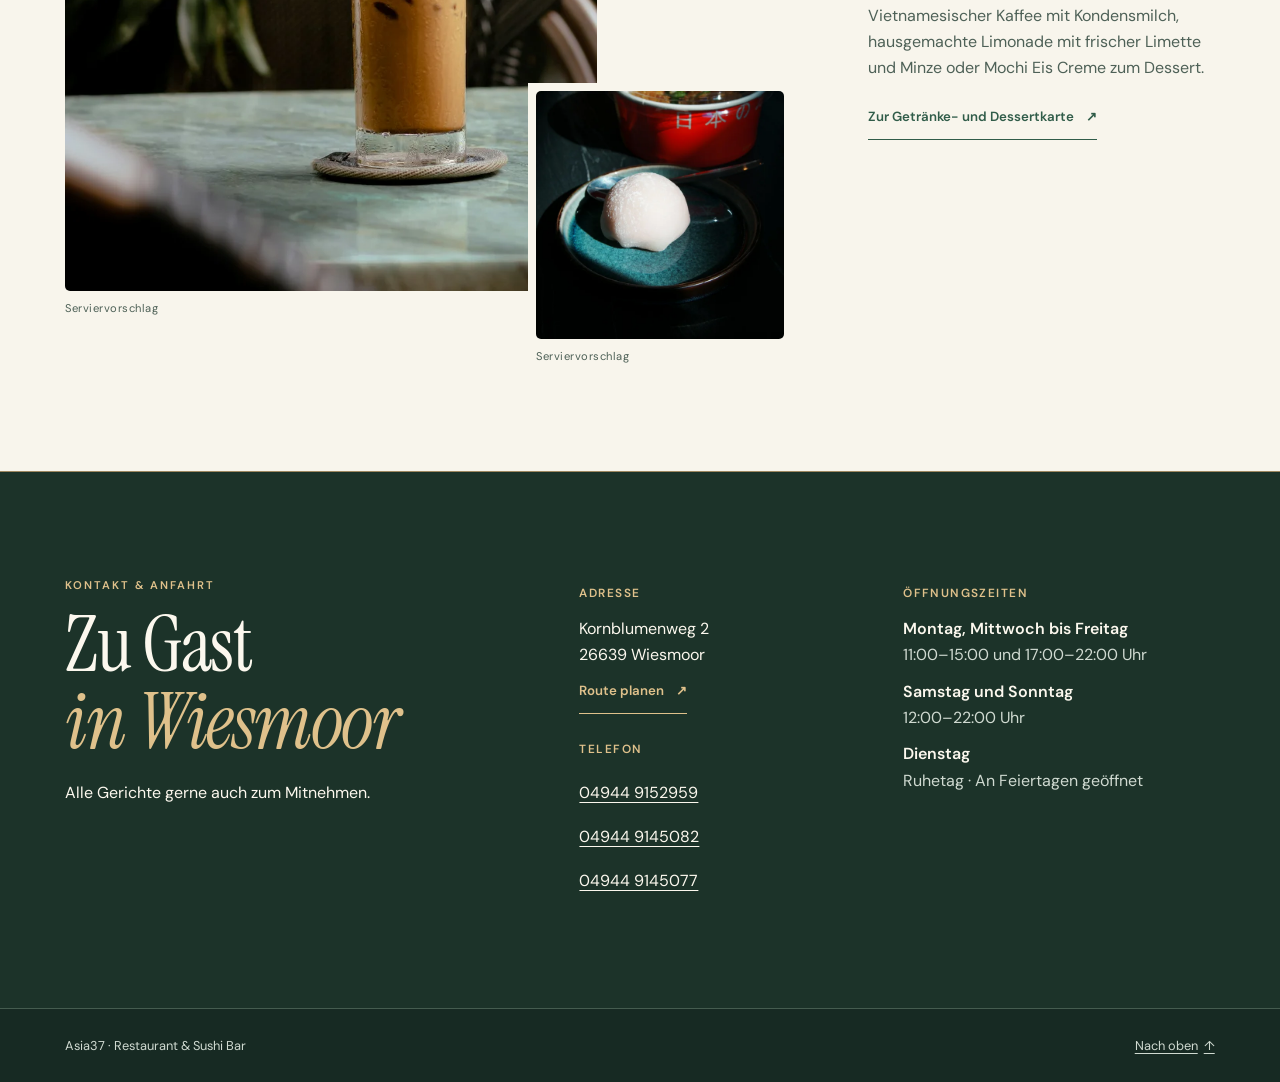
==== commit daa5f1f5: "Refresh Asia37 with a forest green theme" ====
--- a/index.html
+++ b/index.html
@@ -10,7 +10,7 @@
   <meta property="og:title" content="Asia37 · Restaurant &amp; Sushi Bar in Wiesmoor">
   <meta property="og:description" content="Sushi, Wochenendbuffet und vietnamesischer Kaffee am Kornblumenweg in Wiesmoor.">
   <meta property="og:image" content="https://hoangcaster-website.github.io/Asia-37/assets/sushi.webp">
-  <meta name="theme-color" content="#19110c">
+  <meta name="theme-color" content="#172a23">
   <link rel="icon" href="assets/favicon.png" type="image/png">
   <link rel="preload" href="assets/fonts/instrument-serif-normal.woff2" as="font" type="font/woff2" crossorigin>
   <link rel="stylesheet" href="assets/site.css">
@@ -30,7 +30,7 @@
         <a href="#buffet">Buffet</a>
         <a href="#kontakt">Kontakt</a>
       </nav>
-      <a class="header-call" href="tel:+4949449152959">Reservieren <span aria-hidden="true">↗</span></a>
+      <a class="header-call" href="tel:+4949449152959">Reservieren</a>
     </div>
   </header>
   <main id="main" tabindex="-1">
@@ -40,7 +40,7 @@
           <p class="eyebrow">Restaurant &amp; Sushi Bar</p>
           <h1 id="home-title">Asiatische Küche <em>in Wiesmoor.</em></h1>
           <p class="hero-copy">Sushi am Wochenendbuffet, hausgemachte Limonade und vietnamesischer Kaffee.</p>
-          <a class="button" href="menu.html">Speisekarte ansehen <span aria-hidden="true">↗</span></a>
+          <a class="button" href="menu.html">Speisekarte ansehen</a>
         </div>
         <figure class="hero-figure">
           <picture>
--- a/assets/site.css
+++ b/assets/site.css
@@ -17,22 +17,21 @@
 }
 
 :root {
-  --paper: #f4e8d8;
-  --surface: #ecdbc6;
-  --wheat: #e6cfb3;
-  --ink: #35231a;
-  --muted: #6c5140;
-  --accent: #852f23;
-  --accent-hover: #67251c;
-  --line: #ccb293;
-  --line-strong: #a9825d;
-  --deep: #19110c;
-  --night: #22150e;
-  --night-line: #69482c;
-  --night-frame: #8d6945;
-  --light: #faead1;
-  --light-muted: #d5bda5;
-  --gold: #e9bc79;
+  --paper: #f8f5ec;
+  --surface: #e7ece3;
+  --ink: #182f27;
+  --muted: #4e6157;
+  --accent: #305c49;
+  --line: #ccd5c8;
+  --line-strong: #849789;
+  --deep: #172a23;
+  --night: #1c3329;
+  --night-line: #455c4f;
+  --night-frame: #9d8860;
+  --light: #fcf8ee;
+  --light-muted: #d0dad1;
+  --gold: #dfc18b;
+  --gold-hover: #efd7aa;
   --serif: "Instrument Serif", Georgia, serif;
   --sans: "DM Sans", Arial, sans-serif;
   --gutter: clamp(22px, 5.1vw, 90px);
@@ -97,7 +96,7 @@
   gap: 24px;
 }
 .brand { display: inline-block; justify-self: start; }
-.brand img { width: 96px; height: auto; }
+.brand img { width: 96px; height: auto; border-radius: 3px; }
 #main-nav { display: flex; align-items: center; gap: clamp(20px, 3.7vw, 54px); }
 #main-nav a, .header-call {
   display: inline-flex;
@@ -115,12 +114,13 @@
 #main-nav a:hover { color: var(--gold); }
 .header-call {
   justify-self: end;
-  gap: 0.9rem;
-  padding: 8px 15px;
+  justify-content: center;
+  padding: 8px 17px;
+  color: var(--gold);
   border: 1px solid var(--night-frame);
-}
-.header-call:hover { color: var(--gold); border-color: var(--gold); }
-.header-call span { color: var(--gold); }
+  border-radius: 4px;
+}
+.header-call:hover { color: var(--light); border-color: var(--gold); }
 .nav-toggle { display: none; }
 
 .hero-stage, .menu-hero {
@@ -132,7 +132,7 @@
   position: relative;
   border: 1px solid var(--night-frame);
   background: var(--night);
-  background-image: radial-gradient(ellipse at 70% 38%, #392419, transparent 69%);
+  background-image: radial-gradient(ellipse at 70% 38%, #2d4b3e, transparent 70%);
 }
 .hero::before, .hero::after, .menu-hero-inner::before, .menu-hero-inner::after {
   content: "";
@@ -175,17 +175,17 @@
 .button {
   display: inline-flex;
   align-items: center;
-  justify-content: space-between;
-  gap: 1.65rem;
-  min-height: 48px;
-  padding: 10px 18px;
-  color: var(--light);
-  background: var(--accent);
-  border: 1px solid #bb7252;
+  justify-content: center;
+  min-height: 50px;
+  padding: 11px 22px;
+  color: var(--deep);
+  background: var(--gold);
+  border-radius: 4px;
+  text-align: center;
   text-decoration: none;
   transition: background-color 180ms ease;
 }
-.button:hover { background: var(--accent-hover); }
+.button:hover { background: var(--gold-hover); }
 .button:focus-visible { outline-color: var(--gold); }
 .hero .button { margin-block-start: 27px; }
 .hero-figure {
@@ -195,7 +195,9 @@
 }
 .hero-figure picture {
   display: block;
-  mix-blend-mode: lighten;
+  mask-image: linear-gradient(to right, transparent, #000 27%, #000 91%, transparent),
+    linear-gradient(to bottom, transparent, #000 21%, #000 76%, transparent);
+  mask-composite: intersect;
 }
 .hero-figure img {
   width: 100%;
@@ -239,8 +241,10 @@
 .buffet .text-link, .tasting .text-link { margin-block-start: 14px; }
 .buffet-details {
   padding-inline: clamp(14px, 2.6vw, 36px);
-  border-block: 1px solid var(--line-strong);
-  background: var(--wheat);
+  border: 1px solid var(--line);
+  border-top: 2px solid var(--night-frame);
+  border-radius: 6px;
+  background: var(--paper);
 }
 .buffet-details div {
   display: flex;
@@ -252,7 +256,10 @@
 .buffet-details div + div { border-top: 1px solid var(--line); }
 .buffet-details dt { color: var(--muted); font-size: 0.88rem; }
 .buffet-details dd { text-align: end; font-weight: 600; }
-.buffet-details div:nth-child(2) dd { color: var(--accent); }
+.buffet-details div:nth-child(2) dd {
+  color: var(--accent);
+  font: 400 2rem/1 var(--serif);
+}
 
 .tasting {
   display: grid;
@@ -260,7 +267,7 @@
   align-items: center;
   padding-block: clamp(60px, 8.3vw, 125px);
 }
-.tasting img { width: 100%; height: auto; object-fit: cover; }
+.tasting img { width: 100%; height: auto; border-radius: 5px; object-fit: cover; }
 .tasting-copy {
   grid-area: 1 / 3 / 2 / 4;
   padding-inline-start: clamp(28px, 6.6vw, 99px);
@@ -304,7 +311,7 @@
 .visit-address .text-link { margin: 1px 0 19px; }
 .visit-address .text-link:hover { color: var(--light); }
 .plain-list { list-style: none; margin: 0; padding: 0; }
-.plain-list a { display: inline-flex; align-items: center; min-height: 34px; }
+.plain-list a { display: inline-flex; align-items: center; min-height: 44px; }
 .visit dt { font-weight: 600; }
 .visit dd { margin-block-end: 10px; color: var(--light-muted); }
 .site-footer { border-top: 1px solid var(--night-line); background: var(--deep); }
@@ -399,28 +406,36 @@
 }
 
 @media (max-width: 760px) {
+  :root { --gutter: clamp(16px, 4.6vw, 32px); }
   .header-inner {
-    min-height: 74px;
+    min-height: 72px;
     grid-template-columns: 1fr auto auto;
-    gap: 0 14px;
+    gap: 0 10px;
     padding-block: 8px;
   }
-  .brand img { width: 76px; }
-  .header-call { grid-column: 3; grid-row: 1; gap: 7px; padding-inline: 9px; font-size: 0.74rem; }
+  .brand img { width: 72px; }
+  .header-call { grid-column: 3; grid-row: 1; padding-inline: 12px; }
   .nav-toggle:not([hidden]) {
     display: inline-flex;
     align-items: center;
     gap: 7px;
     min-height: 44px;
-    padding: 4px 0;
-    font-size: 0.79rem;
+    padding: 4px 10px;
+    font-size: 0.83rem;
     font-weight: 600;
     background: transparent;
     border: 0;
     cursor: pointer;
   }
-  .nav-toggle span { width: 15px; height: 8px; border-block: 1px solid currentColor; }
-  .nav-toggle[aria-expanded="true"] span { height: 0; border-bottom: 0; }
+  .nav-toggle span {
+    width: 7px;
+    height: 7px;
+    margin-top: -3px;
+    border: solid currentColor;
+    border-width: 0 1px 1px 0;
+    transform: rotate(45deg);
+  }
+  .nav-toggle[aria-expanded="true"] span { margin-top: 3px; transform: rotate(225deg); }
   .nav-toggle:not([hidden])[aria-expanded="false"] + #main-nav { display: none; }
   #main-nav {
     grid-column: 1 / -1;
@@ -431,21 +446,43 @@
     margin-top: 7px;
     border-top: 1px solid var(--night-line);
   }
-  #main-nav a { border-bottom: 1px solid var(--night-line); }
+  #main-nav a { min-height: 48px; border-bottom: 1px solid var(--night-line); }
+  .hero-stage { padding-block: 14px 25px; }
   .hero { grid-template-columns: minmax(0, 1fr); }
-  .hero-intro { grid-area: 1 / 1; padding: clamp(23px, 6vw, 44px) clamp(18px, 5vw, 38px) 0; }
-  .hero-figure { grid-area: 2 / 1; padding: 0 5px 12px; }
-  .hero-figure img { aspect-ratio: 3 / 2; object-position: center; }
-  .hero-figure figcaption { margin-inline: 9px; }
-  .hero h1 { font-size: clamp(3.1rem, 12vw, 5.65rem); margin-block: 12px 14px; }
-  .hero .button { margin-block-start: 19px; }
-  .buffet-inner { grid-template-columns: minmax(0, 1fr); gap: 27px; }
-  .tasting { grid-template-columns: 1.18fr 0.82fr; gap: 22px 12px; }
+  .hero-intro {
+    grid-area: 1 / 1;
+    padding: clamp(25px, 6vw, 44px) clamp(15px, 5vw, 38px) 0;
+    text-align: center;
+  }
+  .hero h1 { font-size: clamp(2.5rem, 11.5vw, 5.65rem); margin-block: 12px 14px; }
+  .hero-copy { margin-inline: auto; }
+  .hero .button {
+    width: min(100%, 20rem);
+    margin-block-start: 20px;
+    font-size: 0.93rem;
+  }
+  .hero-figure { grid-area: 2 / 1; padding: 14px 10px 12px; }
+  .hero-figure picture {
+    max-width: 540px;
+    margin-inline: auto;
+    overflow: hidden;
+    border-radius: 4px;
+    mask-image: none;
+  }
+  .hero-figure img { aspect-ratio: 16 / 9; object-position: center; }
+  .hero-figure figcaption { margin: 5px 6px 0; }
+  .buffet-inner { grid-template-columns: minmax(0, 1fr); gap: 24px; padding-block: 40px; }
+  .buffet-details div {
+    display: grid;
+    grid-template-columns: minmax(0, 1fr) minmax(0, auto);
+    gap: 10px;
+  }
+  .tasting { grid-template-columns: minmax(0, 1.18fr) minmax(0, 0.82fr); gap: 24px 12px; padding-block: 48px; }
   .tasting-copy { grid-area: 1 / 1 / 2 / -1; padding: 0; }
   .tasting-photo { grid-area: 2 / 1; width: 100%; margin: 0; }
   .tasting-detail { grid-area: 2 / 2; padding: 0; }
   .tasting h2 em { display: inline; }
-  .visit-inner { grid-template-columns: minmax(0, 1fr) minmax(0, 1fr); }
+  .visit-inner { grid-template-columns: minmax(0, 1fr) minmax(0, 1fr); padding-block: 44px; }
   .visit-heading { grid-column: 1 / -1; }
   .menu-hero-inner { display: grid; }
   .menu-hero .text-link { justify-self: start; }
@@ -454,14 +491,21 @@
   .menu-jump ul {
     display: flex;
     flex-wrap: wrap;
-    gap: 4px 14px;
-  }
-  .menu-jump a { min-height: 36px; text-decoration: underline; }
+    gap: 7px;
+  }
+  .menu-jump a {
+    min-height: 44px;
+    padding-inline: 11px;
+    border: 1px solid var(--line);
+    border-radius: 4px;
+    background: var(--paper);
+  }
 }
 
 @media (max-width: 480px) {
   .visit-inner { grid-template-columns: 1fr; }
   .visit-heading { grid-column: auto; }
+  .visit-hours { padding-block-start: 18px; border-top: 1px solid var(--night-line); }
   .menu-item { column-gap: 9px; }
   .menu-hero h1 em { display: block; }
 }
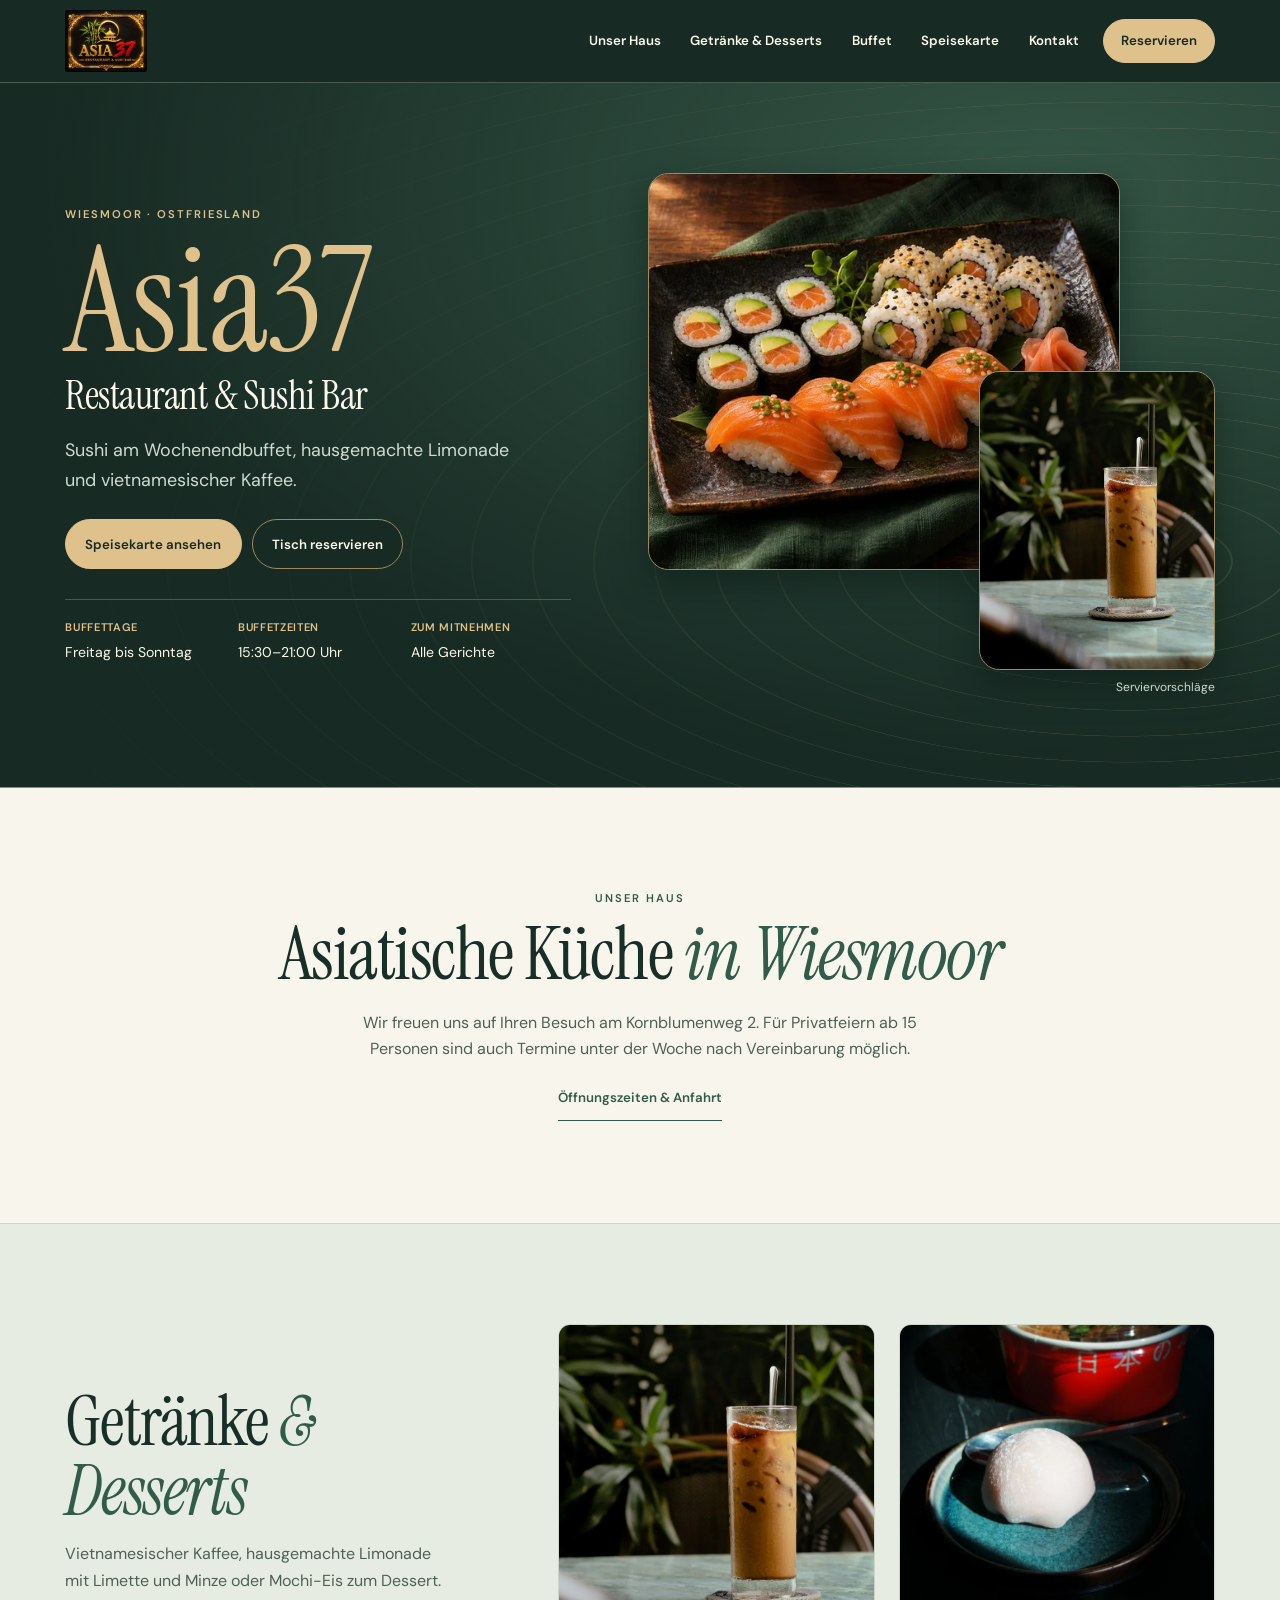
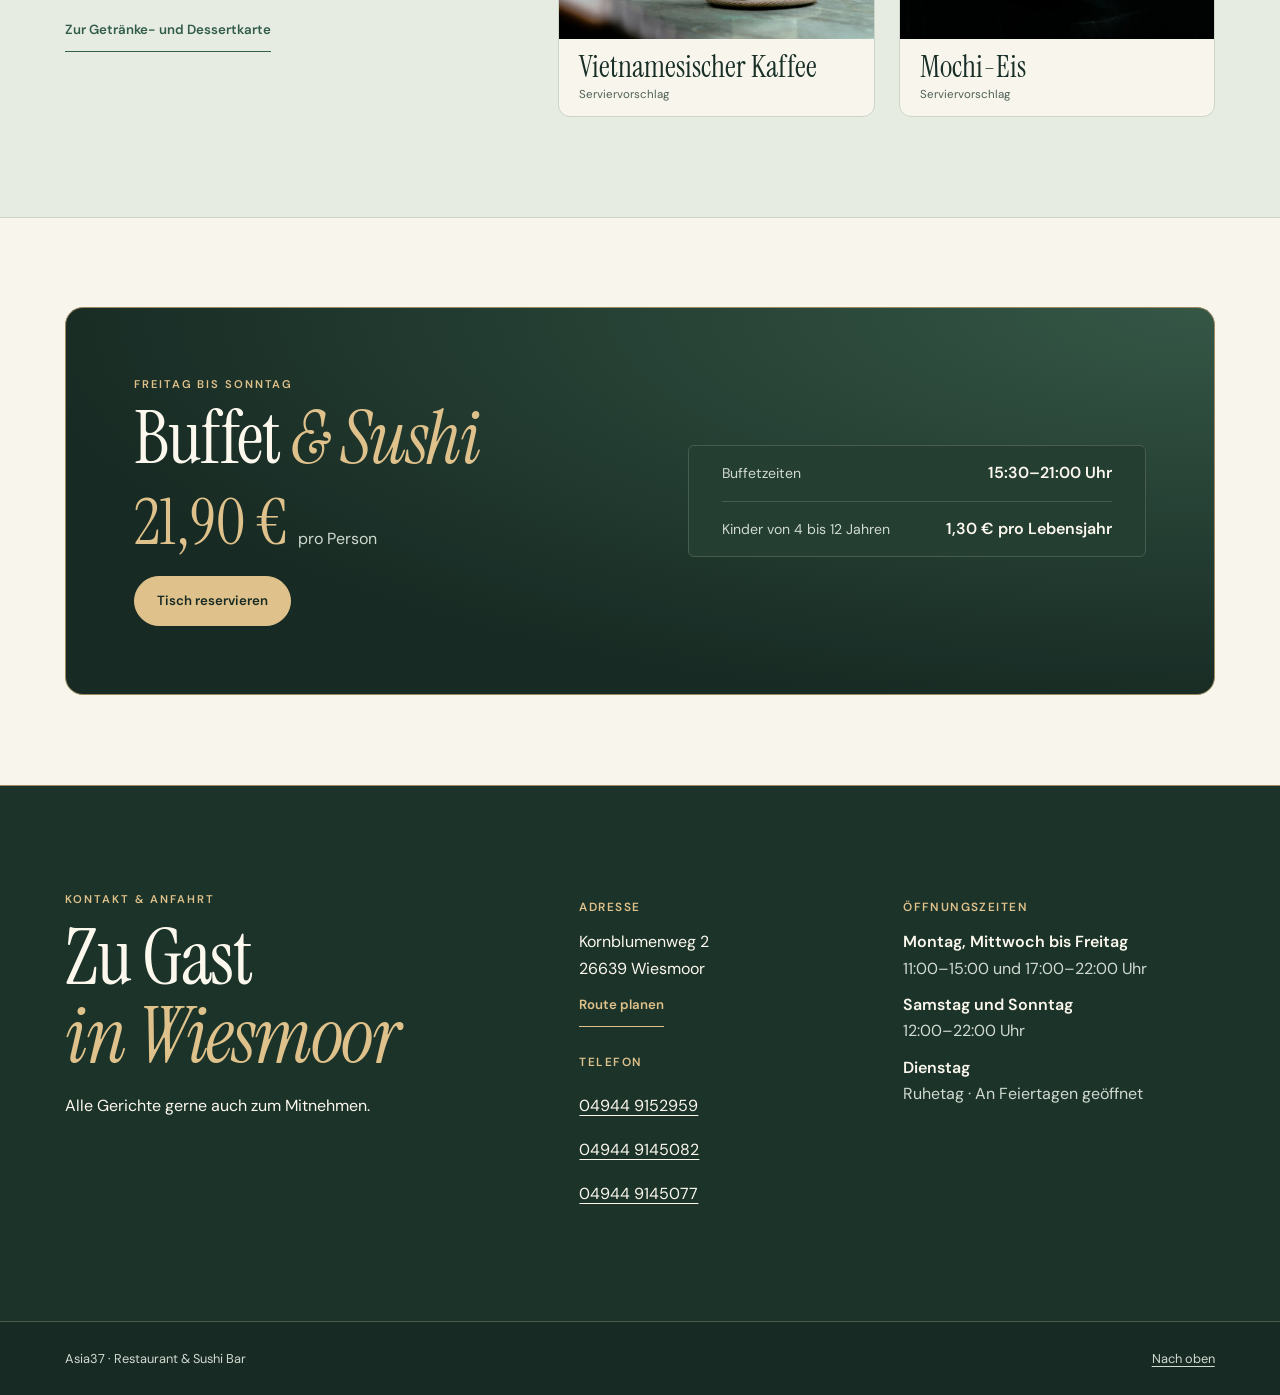
==== commit eea380a4: "Redesign Asia37 landing page around layered food photography" ====
--- a/index.html
+++ b/index.html
@@ -9,25 +9,26 @@
   <meta property="og:locale" content="de_DE">
   <meta property="og:title" content="Asia37 · Restaurant &amp; Sushi Bar in Wiesmoor">
   <meta property="og:description" content="Sushi, Wochenendbuffet und vietnamesischer Kaffee am Kornblumenweg in Wiesmoor.">
-  <meta property="og:image" content="https://hoangcaster-website.github.io/Asia-37/assets/sushi.webp">
+  <meta property="og:image" content="https://hoangcaster-website.github.io/Asia-37/assets/sushi-platter.webp">
   <meta name="theme-color" content="#172a23">
   <link rel="icon" href="assets/favicon.png" type="image/png">
   <link rel="preload" href="assets/fonts/instrument-serif-normal.woff2" as="font" type="font/woff2" crossorigin>
   <link rel="stylesheet" href="assets/site.css">
   <script src="assets/site.js" defer></script>
 </head>
-<body>
+<body id="oben">
   <a class="skip-link" href="#main">Zum Inhalt</a>
-  <header class="site-header" id="oben">
+  <header class="site-header">
     <div class="shell header-inner">
       <a class="brand" href="./" aria-label="Asia37 – Startseite">
         <img src="assets/asia37-logo.webp" width="540" height="411" alt="Asia37">
       </a>
       <button class="nav-toggle" type="button" aria-expanded="false" aria-controls="main-nav" hidden>Menü <span aria-hidden="true"></span></button>
       <nav id="main-nav" aria-label="Hauptnavigation">
-        <a href="./" aria-current="page">Startseite</a>
+        <a href="#haus">Unser Haus</a>
+        <a href="#getraenke-desserts">Getränke &amp; Desserts</a>
+        <a href="#buffet">Buffet</a>
         <a href="menu.html">Speisekarte</a>
-        <a href="#buffet">Buffet</a>
         <a href="#kontakt">Kontakt</a>
       </nav>
       <a class="header-call" href="tel:+4949449152959">Reservieren</a>
@@ -37,49 +38,66 @@
     <section class="hero-stage" aria-labelledby="home-title">
       <div class="shell hero">
         <div class="hero-intro">
-          <p class="eyebrow">Restaurant &amp; Sushi Bar</p>
-          <h1 id="home-title">Asiatische Küche <em>in Wiesmoor.</em></h1>
+          <p class="eyebrow">Wiesmoor · Ostfriesland</p>
+          <h1 id="home-title"><span class="hero-name">Asia37</span> <span class="hero-subtitle">Restaurant &amp; Sushi Bar</span></h1>
           <p class="hero-copy">Sushi am Wochenendbuffet, hausgemachte Limonade und vietnamesischer Kaffee.</p>
-          <a class="button" href="menu.html">Speisekarte ansehen</a>
+          <div class="hero-actions">
+            <a class="button" href="menu.html">Speisekarte ansehen</a>
+            <a class="button button-outline" href="tel:+4949449152959">Tisch reservieren</a>
+          </div>
         </div>
-        <figure class="hero-figure">
-          <picture>
-            <source media="(max-width: 600px)" srcset="assets/sushi-compact.webp">
-            <img src="assets/sushi.webp" width="1600" height="1200" alt="Sushi auf dunklem Geschirr" fetchpriority="high">
-          </picture>
-          <figcaption>Sushi · Serviervorschlag</figcaption>
+        <figure class="hero-visual">
+          <div class="hero-images">
+            <img class="hero-primary" src="assets/sushi-platter.webp" srcset="assets/sushi-platter-640.webp 640w, assets/sushi-platter.webp 1280w" sizes="(max-width: 820px) 78vw, 37vw" width="1280" height="960" alt="Sushi-Auswahl mit Lachs-Nigiri und Maki" fetchpriority="high">
+            <img class="hero-secondary" src="assets/coffee.webp" width="800" height="1000" alt="Vietnamesischer Kaffee mit Kondensmilch">
+          </div>
+          <figcaption>Serviervorschläge</figcaption>
         </figure>
+        <dl class="hero-facts">
+          <div><dt>Buffettage</dt><dd>Freitag bis Sonntag</dd></div>
+          <div><dt>Buffetzeiten</dt><dd>15:30–21:00 Uhr</dd></div>
+          <div><dt>Zum Mitnehmen</dt><dd>Alle Gerichte</dd></div>
+        </dl>
       </div>
     </section>
-    <section class="buffet" id="buffet" aria-labelledby="buffet-title">
+    <section class="shell welcome" id="haus" aria-labelledby="welcome-title">
+      <p class="eyebrow">Unser Haus</p>
+      <h2 id="welcome-title">Asiatische Küche <em>in Wiesmoor</em></h2>
+      <p>Wir freuen uns auf Ihren Besuch am Kornblumenweg 2. Für Privatfeiern ab 15 Personen sind auch Termine unter der Woche nach Vereinbarung möglich.</p>
+      <a class="text-link" href="#kontakt">Öffnungszeiten &amp; Anfahrt</a>
+    </section>
+    <section class="tasting" id="getraenke-desserts" aria-labelledby="tasting-title">
+      <div class="shell tasting-inner">
+        <div class="tasting-copy">
+          <h2 id="tasting-title">Getränke <em>&amp; Desserts</em></h2>
+          <p>Vietnamesischer Kaffee, hausgemachte Limonade mit Limette und Minze oder Mochi-Eis zum Dessert.</p>
+          <a class="text-link" href="menu.html">Zur Getränke- und Dessertkarte</a>
+        </div>
+        <div class="tasting-gallery">
+          <figure class="tasting-card">
+            <img src="assets/coffee.webp" width="800" height="1000" loading="lazy" alt="Kaffee mit Kondensmilch im Glas">
+            <figcaption>Vietnamesischer Kaffee <small>Serviervorschlag</small></figcaption>
+          </figure>
+          <figure class="tasting-card">
+            <img src="assets/mochi.webp" width="640" height="640" loading="lazy" alt="Mochi auf einem Keramikteller">
+            <figcaption>Mochi-Eis <small>Serviervorschlag</small></figcaption>
+          </figure>
+        </div>
+      </div>
+    </section>
+    <section class="buffet-feature" id="buffet" aria-labelledby="buffet-title">
       <div class="shell buffet-inner">
-        <div>
+        <div class="buffet-feature-copy">
           <p class="eyebrow">Freitag bis Sonntag</p>
           <h2 id="buffet-title">Buffet <em>&amp; Sushi</em></h2>
-          <p>Privatfeiern ab 15 Personen sind nach Vereinbarung auch in der Woche möglich.</p>
-          <a class="text-link" href="tel:+4949449152959">Tisch reservieren <span aria-hidden="true">↗</span></a>
+          <p class="buffet-price"><strong>21,90 €</strong> <span>pro Person</span></p>
+          <a class="button" href="tel:+4949449152959">Tisch reservieren</a>
         </div>
         <dl class="buffet-details">
           <div><dt>Buffetzeiten</dt><dd>15:30–21:00 Uhr</dd></div>
-          <div><dt>Buffetpreis</dt><dd>21,90 €</dd></div>
           <div><dt>Kinder von 4 bis 12 Jahren</dt><dd>1,30 € pro Lebensjahr</dd></div>
         </dl>
       </div>
-    </section>
-    <section class="shell tasting" aria-labelledby="tasting-title">
-      <div class="tasting-copy">
-        <h2 id="tasting-title">Getränke <em>&amp; Desserts</em></h2>
-        <p>Vietnamesischer Kaffee mit Kondensmilch, hausgemachte Limonade mit frischer Limette und Minze oder Mochi Eis Creme zum Dessert.</p>
-        <a class="text-link" href="menu.html">Zur Getränke- und Dessertkarte <span aria-hidden="true">↗</span></a>
-      </div>
-      <figure class="tasting-photo">
-        <img src="assets/coffee.webp" width="800" height="1000" loading="lazy" alt="Vietnamesischer Kaffee mit Kondensmilch im Glas">
-        <figcaption>Serviervorschlag</figcaption>
-      </figure>
-      <figure class="tasting-detail">
-        <img src="assets/mochi.webp" width="640" height="640" loading="lazy" alt="Mochi auf einem Keramikteller">
-        <figcaption>Serviervorschlag</figcaption>
-      </figure>
     </section>
     <section class="visit" id="kontakt" aria-labelledby="visit-title">
       <div class="shell visit-inner">
@@ -91,7 +109,7 @@
         <div class="visit-address">
           <h3>Adresse</h3>
           <address>Kornblumenweg 2<br>26639 Wiesmoor</address>
-          <a class="text-link" href="https://www.google.com/maps/dir/?api=1&amp;destination=Kornblumenweg%202%2C%2026639%20Wiesmoor">Route planen <span aria-hidden="true">↗</span></a>
+          <a class="text-link" href="https://www.google.com/maps/dir/?api=1&amp;destination=Kornblumenweg%202%2C%2026639%20Wiesmoor">Route planen</a>
           <h3>Telefon</h3>
           <ul class="plain-list">
             <li><a href="tel:+4949449152959">04944 9152959</a></li>
@@ -116,7 +134,7 @@
   <footer class="site-footer">
     <div class="shell footer-inner">
       <p>Asia37 · Restaurant &amp; Sushi Bar</p>
-      <a href="#oben">Nach oben <span aria-hidden="true">↑</span></a>
+      <a href="#oben">Nach oben</a>
     </div>
   </footer>
 </body>
--- a/assets/site.css
+++ b/assets/site.css
@@ -35,6 +35,7 @@
   --serif: "Instrument Serif", Georgia, serif;
   --sans: "DM Sans", Arial, sans-serif;
   --gutter: clamp(22px, 5.1vw, 90px);
+  --header-height: 82px;
 }
 
 *, *::before, *::after { box-sizing: border-box; }
@@ -52,7 +53,7 @@
 button { font: inherit; color: inherit; }
 :focus-visible { outline: 2px solid currentColor; outline-offset: 5px; }
 [hidden] { display: none !important; }
-[id] { scroll-margin-block-start: 24px; }
+[id] { scroll-margin-block-start: calc(var(--header-height) + 18px); }
 
 h1, h2 {
   font-family: var(--serif);
@@ -63,7 +64,7 @@
 h2 { font-size: clamp(3.15rem, 6.1vw, 6.25rem); }
 h1 em, h2 em { color: var(--accent); font-weight: inherit; }
 address { font-style: normal; }
-.shell { width: min(100% - 2 * var(--gutter), 1450px); margin-inline: auto; }
+.shell { width: min(100% - 2 * var(--gutter), 1240px); margin-inline: auto; }
 .eyebrow {
   color: var(--accent);
   font-size: 0.7rem;
@@ -74,7 +75,7 @@
 }
 .skip-link {
   position: fixed;
-  z-index: 3;
+  z-index: 6;
   inset: 8px auto auto 8px;
   padding: 8px 16px;
   color: var(--paper);
@@ -84,20 +85,28 @@
 .skip-link:focus { transform: none; }
 
 .site-header {
+  position: sticky;
+  top: 0;
+  z-index: 5;
   color: var(--light);
   background: var(--deep);
   border-bottom: 1px solid var(--night-line);
 }
 .header-inner {
-  min-height: 94px;
-  display: grid;
-  grid-template-columns: 1fr auto 1fr;
+  min-height: var(--header-height);
+  display: grid;
+  grid-template-columns: auto 1fr auto;
   align-items: center;
   gap: 24px;
 }
 .brand { display: inline-block; justify-self: start; }
-.brand img { width: 96px; height: auto; border-radius: 3px; }
-#main-nav { display: flex; align-items: center; gap: clamp(20px, 3.7vw, 54px); }
+.brand img { width: 82px; height: auto; border-radius: 3px; }
+#main-nav {
+  display: flex;
+  justify-content: end;
+  align-items: center;
+  gap: clamp(13px, 2.3vw, 33px);
+}
 #main-nav a, .header-call {
   display: inline-flex;
   align-items: center;
@@ -116,61 +125,65 @@
   justify-self: end;
   justify-content: center;
   padding: 8px 17px;
-  color: var(--gold);
-  border: 1px solid var(--night-frame);
-  border-radius: 4px;
-}
-.header-call:hover { color: var(--light); border-color: var(--gold); }
+  color: var(--deep);
+  background: var(--gold);
+  border: 1px solid var(--gold);
+  border-radius: 100px;
+}
+.header-call:hover { background: var(--gold-hover); border-color: var(--gold-hover); }
+.header-call:focus-visible { outline-color: var(--gold); }
 .nav-toggle { display: none; }
 
 .hero-stage, .menu-hero {
-  padding-block: clamp(22px, 3.4vw, 54px);
+  position: relative;
+  isolation: isolate;
+  overflow: hidden;
   color: var(--light);
-  background: var(--deep);
-}
-.hero, .menu-hero-inner {
-  position: relative;
-  border: 1px solid var(--night-frame);
-  background: var(--night);
-  background-image: radial-gradient(ellipse at 70% 38%, #2d4b3e, transparent 70%);
-}
-.hero::before, .hero::after, .menu-hero-inner::before, .menu-hero-inner::after {
+  background: radial-gradient(ellipse at 82% 15%, #345545, transparent 68%), var(--deep);
+}
+.hero-stage::before, .menu-hero::before {
   content: "";
   position: absolute;
-  z-index: 2;
-  width: clamp(20px, 2.8vw, 42px);
-  aspect-ratio: 1;
-  border: solid var(--gold);
+  z-index: -1;
+  inset: 0;
+  background: repeating-radial-gradient(ellipse at 88% 68%, transparent 0 43px, #dfc18b24 44px 45px, transparent 46px 61px);
+  mask-image: linear-gradient(110deg, transparent 8%, #0005 48%, #000 100%);
   pointer-events: none;
 }
-.hero::before, .menu-hero-inner::before {
-  inset: -1px auto auto -1px;
-  border-width: 2px 0 0 2px;
-}
-.hero::after, .menu-hero-inner::after {
-  inset: auto -1px -1px auto;
-  border-width: 0 2px 2px 0;
+.hero-stage {
+  padding-block: clamp(60px, 7vw, 108px);
+  border-bottom: 1px solid var(--night-frame);
 }
 .hero {
-  isolation: isolate;
-  display: grid;
-  grid-template-columns: repeat(12, minmax(0, 1fr));
-  align-items: center;
-}
-.hero-intro {
-  grid-area: 1 / 1 / 2 / 7;
-  z-index: 1;
-  padding: clamp(30px, 5vw, 80px) 0 clamp(35px, 5.8vw, 94px) clamp(28px, 4.9vw, 76px);
-}
-.hero h1 {
-  font-size: clamp(3.45rem, 6.5vw, 6.6rem);
-  margin-block: 17px 22px;
-}
-.hero h1 em { display: block; }
-.hero h1 em, .hero .eyebrow, .menu-hero .eyebrow, .menu-hero h1 em, .menu-hero .text-link {
+  display: grid;
+  grid-template-areas: "intro visual" "facts visual";
+  grid-template-columns: minmax(0, 1fr) minmax(0, 1.12fr);
+  align-items: center;
+  gap: 30px clamp(32px, 6vw, 96px);
+}
+.hero-intro { grid-area: intro; align-self: end; }
+.hero h1 { margin-block: 12px 20px; }
+.hero-name {
+  display: block;
   color: var(--gold);
-}
-.hero-copy { max-width: 31ch; color: var(--light-muted); }
+  font-size: clamp(6.1rem, 11.5vw, 11rem);
+  line-height: 0.9;
+}
+.hero-subtitle {
+  display: block;
+  margin-block-start: 9px;
+  font-size: clamp(1.95rem, 3.15vw, 3.15rem);
+}
+.hero .eyebrow, .menu-hero .eyebrow, .menu-hero h1 em, .menu-hero .text-link {
+  color: var(--gold);
+}
+.hero-copy {
+  max-width: 38ch;
+  color: var(--light-muted);
+  font-size: clamp(1rem, 1.4vw, 1.12rem);
+}
+.hero-actions { display: flex; flex-wrap: wrap; gap: 10px; margin-block-start: 24px; }
+.hero-actions .button { padding-inline: clamp(14px, 1.5vw, 22px); }
 .button, .text-link { font-size: 0.83rem; font-weight: 600; }
 .button {
   display: inline-flex;
@@ -180,41 +193,95 @@
   padding: 11px 22px;
   color: var(--deep);
   background: var(--gold);
-  border-radius: 4px;
+  border: 1px solid var(--gold);
+  border-radius: 100px;
   text-align: center;
   text-decoration: none;
   transition: background-color 180ms ease;
 }
-.button:hover { background: var(--gold-hover); }
+.button:hover { background: var(--gold-hover); border-color: var(--gold-hover); }
 .button:focus-visible { outline-color: var(--gold); }
-.hero .button { margin-block-start: 27px; }
-.hero-figure {
-  grid-area: 1 / 6 / 2 / -1;
-  position: relative;
-  padding: 0 12px 10px 0;
-}
-.hero-figure picture {
-  display: block;
-  mask-image: linear-gradient(to right, transparent, #000 27%, #000 91%, transparent),
-    linear-gradient(to bottom, transparent, #000 21%, #000 76%, transparent);
-  mask-composite: intersect;
-}
-.hero-figure img {
+.button-outline { color: var(--light); background: var(--deep); border-color: var(--night-frame); }
+.button-outline:hover { color: var(--deep); }
+.hero-visual { grid-area: visual; min-width: 0; }
+.hero-images {
+  display: grid;
+  grid-template: repeat(10, minmax(0, 1fr)) / repeat(12, minmax(0, 1fr));
+  aspect-ratio: 1.14;
+}
+.hero-images img {
   width: 100%;
-  height: auto;
-  aspect-ratio: 4 / 3;
+  height: 100%;
   object-fit: cover;
-}
-figcaption {
+  border: 1px solid var(--night-frame);
+  border-radius: clamp(10px, 1.6vw, 22px);
+  box-shadow: 0 14px 34px #0a181180;
+}
+.hero-primary { grid-area: 1 / 1 / 9 / 11; }
+.hero-secondary { grid-area: 5 / 8 / 11 / 13; object-position: center 54%; }
+.hero-visual figcaption {
   margin-block-start: 8px;
-  color: var(--muted);
-  font-size: 0.7rem;
-  letter-spacing: 0.045em;
-}
-.hero-figure figcaption {
-  margin: 0 4px;
   text-align: end;
   color: var(--light-muted);
+  font-size: 0.75rem;
+}
+.hero-facts {
+  grid-area: facts;
+  align-self: start;
+  display: grid;
+  grid-template-columns: repeat(3, minmax(0, 1fr));
+  gap: 12px;
+  padding-block-start: 18px;
+  border-top: 1px solid var(--night-line);
+}
+.hero-facts dt {
+  color: var(--gold);
+  font-size: 0.69rem;
+  font-weight: 600;
+  letter-spacing: 0.06em;
+  text-transform: uppercase;
+}
+.hero-facts dd { margin-block-start: 4px; font-size: 0.88rem; }
+
+.welcome {
+  padding-block: clamp(57px, 8vw, 115px);
+  text-align: center;
+}
+.welcome h2 { margin-block: 11px 18px; font-size: clamp(2.85rem, 5.8vw, 5.6rem); }
+.welcome p:not(.eyebrow) { max-width: 54ch; margin-inline: auto; color: var(--muted); }
+.welcome .text-link { margin-block-start: 14px; }
+
+.tasting {
+  padding-block: clamp(50px, 7.8vw, 112px);
+  background: var(--surface);
+  border-block: 1px solid var(--line);
+}
+.tasting-inner {
+  display: grid;
+  grid-template-columns: minmax(0, 0.85fr) minmax(0, 1.3fr);
+  align-items: center;
+  gap: clamp(26px, 5vw, 68px);
+}
+.tasting h2 { font-size: clamp(2.9rem, 5.4vw, 5.6rem); }
+.tasting-copy p { max-width: 35ch; margin-block-start: 16px; color: var(--muted); }
+.tasting-gallery { display: grid; grid-template-columns: repeat(2, minmax(0, 1fr)); gap: clamp(10px, 2vw, 24px); }
+.tasting-card {
+  overflow: hidden;
+  background: var(--paper);
+  border: 1px solid var(--line);
+  border-radius: 12px;
+}
+.tasting-card img { width: 100%; height: auto; aspect-ratio: 1; object-fit: cover; }
+.tasting-card:first-child img { object-position: center 57%; }
+.tasting-card figcaption {
+  padding: 12px clamp(10px, 1.7vw, 20px);
+  font: 400 clamp(1.3rem, 2.35vw, 2.15rem)/1.05 var(--serif);
+}
+.tasting-card small {
+  display: block;
+  margin-block-start: 4px;
+  color: var(--muted);
+  font: 400 0.72rem/1.5 var(--sans);
 }
 
 .buffet { background: var(--surface); border-block: 1px solid var(--line); }
@@ -256,38 +323,34 @@
 .buffet-details div + div { border-top: 1px solid var(--line); }
 .buffet-details dt { color: var(--muted); font-size: 0.88rem; }
 .buffet-details dd { text-align: end; font-weight: 600; }
-.buffet-details div:nth-child(2) dd {
+.buffet .buffet-details div:nth-child(2) dd {
   color: var(--accent);
   font: 400 2rem/1 var(--serif);
 }
 
-.tasting {
-  display: grid;
-  grid-template-columns: minmax(0, 1.45fr) minmax(0, 0.8fr) minmax(0, 1.35fr);
-  align-items: center;
-  padding-block: clamp(60px, 8.3vw, 125px);
-}
-.tasting img { width: 100%; height: auto; border-radius: 5px; object-fit: cover; }
-.tasting-copy {
-  grid-area: 1 / 3 / 2 / 4;
-  padding-inline-start: clamp(28px, 6.6vw, 99px);
-}
-.tasting-photo {
-  grid-area: 1 / 1 / 2 / 3;
-  width: 74%;
-  margin-block-end: clamp(10px, 3.7vw, 52px);
-}
-.tasting-photo img { aspect-ratio: 4 / 5; }
-.tasting-detail {
-  grid-area: 1 / 2 / 2 / 3;
-  align-self: end;
-  padding: 8px 0 0 8px;
-  background: var(--paper);
-}
-.tasting-detail img { aspect-ratio: 1; }
-.tasting h2 { font-size: clamp(3.15rem, 5.3vw, 5.9rem); }
-.tasting h2 em { display: block; }
-.tasting p { max-width: 33ch; margin-block-start: 16px; color: var(--muted); }
+.buffet-feature { padding-block: clamp(44px, 7vw, 96px); }
+.buffet-feature .buffet-inner {
+  padding: clamp(25px, 5.3vw, 76px);
+  gap: clamp(24px, 6vw, 100px);
+  color: var(--light);
+  background: radial-gradient(ellipse at top right, #355746, transparent 75%), var(--deep);
+  border: 1px solid var(--night-frame);
+  border-radius: 18px;
+}
+.buffet-feature h2 { margin-block: 9px 16px; font-size: clamp(2.8rem, 5.8vw, 5.8rem); }
+.buffet-feature h2 em, .buffet-feature .eyebrow { color: var(--gold); }
+.buffet-price {
+  display: flex;
+  flex-wrap: wrap;
+  align-items: baseline;
+  gap: 4px 10px;
+  margin-block-end: 21px;
+  color: var(--light-muted);
+}
+.buffet-price strong { color: var(--gold); font: 400 clamp(2.8rem, 5vw, 4.65rem)/1 var(--serif); }
+.buffet-feature .buffet-details { background: #243e32; border: 1px solid var(--night-line); }
+.buffet-feature .buffet-details dt { color: var(--light-muted); }
+.buffet-feature .buffet-details div + div { border-color: var(--night-line); }
 
 .visit, .site-footer { color: var(--light); background: var(--night); }
 .visit { border-top: 1px solid var(--night-frame); }
@@ -332,7 +395,7 @@
   align-items: end;
   justify-content: space-between;
   gap: 18px 24px;
-  padding: clamp(32px, 5.9vw, 88px) clamp(22px, 4.9vw, 76px);
+  padding-block: clamp(38px, 7vw, 100px);
 }
 .menu-hero h1 { margin-block-start: 11px; font-size: clamp(3.1rem, 7.8vw, 8.1rem); }
 .menu-hero .text-link { margin-block-end: 4px; flex: none; }
@@ -346,8 +409,8 @@
 .menu-jump {
   align-self: start;
   position: sticky;
-  top: 20px;
-  max-height: calc(100vh - 40px);
+  top: calc(var(--header-height) + 18px);
+  max-height: calc(100vh - var(--header-height) - 36px);
   overflow: auto;
   padding: 15px clamp(10px, 1.5vw, 22px) 12px;
   border-top: 1px solid var(--line-strong);
@@ -405,10 +468,13 @@
   .item-prices { flex-direction: column; }
 }
 
-@media (max-width: 760px) {
-  :root { --gutter: clamp(16px, 4.6vw, 32px); }
+@media (max-width: 820px) {
+  :root {
+    --gutter: clamp(16px, 4.6vw, 32px);
+    --header-height: 72px;
+  }
+  .site-header:has(.nav-toggle[hidden]) { position: relative; }
   .header-inner {
-    min-height: 72px;
     grid-template-columns: 1fr auto auto;
     gap: 0 10px;
     padding-block: 8px;
@@ -447,41 +513,28 @@
     border-top: 1px solid var(--night-line);
   }
   #main-nav a { min-height: 48px; border-bottom: 1px solid var(--night-line); }
-  .hero-stage { padding-block: 14px 25px; }
-  .hero { grid-template-columns: minmax(0, 1fr); }
-  .hero-intro {
-    grid-area: 1 / 1;
-    padding: clamp(25px, 6vw, 44px) clamp(15px, 5vw, 38px) 0;
-    text-align: center;
-  }
-  .hero h1 { font-size: clamp(2.5rem, 11.5vw, 5.65rem); margin-block: 12px 14px; }
-  .hero-copy { margin-inline: auto; }
-  .hero .button {
-    width: min(100%, 20rem);
-    margin-block-start: 20px;
-    font-size: 0.93rem;
-  }
-  .hero-figure { grid-area: 2 / 1; padding: 14px 10px 12px; }
-  .hero-figure picture {
-    max-width: 540px;
-    margin-inline: auto;
-    overflow: hidden;
-    border-radius: 4px;
-    mask-image: none;
-  }
-  .hero-figure img { aspect-ratio: 16 / 9; object-position: center; }
-  .hero-figure figcaption { margin: 5px 6px 0; }
+  .hero-stage { padding-block: clamp(35px, 7vw, 58px); }
+  .hero-stage::before { mask-image: linear-gradient(152deg, transparent 9%, #0008 45%, #000); }
+  .hero {
+    grid-template-areas: "intro" "visual" "facts";
+    grid-template-columns: minmax(0, 1fr);
+    gap: 26px;
+  }
+  .hero h1 { margin-block: 9px 15px; }
+  .hero-name { font-size: clamp(5rem, 16vw, 9rem); }
+  .hero-subtitle { font-size: clamp(1.8rem, 5.6vw, 2.9rem); }
+  .hero-actions { margin-block-start: 19px; }
+  .hero-actions .button { font-size: 0.92rem; }
+  .hero-visual { width: min(100%, 570px); }
+  .hero-images { aspect-ratio: 1.27; }
+  .hero-facts { padding-block-start: 14px; }
   .buffet-inner { grid-template-columns: minmax(0, 1fr); gap: 24px; padding-block: 40px; }
   .buffet-details div {
     display: grid;
     grid-template-columns: minmax(0, 1fr) minmax(0, auto);
     gap: 10px;
   }
-  .tasting { grid-template-columns: minmax(0, 1.18fr) minmax(0, 0.82fr); gap: 24px 12px; padding-block: 48px; }
-  .tasting-copy { grid-area: 1 / 1 / 2 / -1; padding: 0; }
-  .tasting-photo { grid-area: 2 / 1; width: 100%; margin: 0; }
-  .tasting-detail { grid-area: 2 / 2; padding: 0; }
-  .tasting h2 em { display: inline; }
+  .tasting-inner { grid-template-columns: minmax(0, 1fr); }
   .visit-inner { grid-template-columns: minmax(0, 1fr) minmax(0, 1fr); padding-block: 44px; }
   .visit-heading { grid-column: 1 / -1; }
   .menu-hero-inner { display: grid; }
@@ -503,6 +556,13 @@
 }
 
 @media (max-width: 480px) {
+  .hero-actions { display: grid; grid-template-columns: minmax(0, 1fr); }
+  .hero-facts { grid-template-columns: minmax(0, 1fr); gap: 8px; }
+  .hero-facts div { display: flex; justify-content: space-between; align-items: baseline; gap: 10px; }
+  .hero-facts dd { margin-block-start: 0; text-align: end; }
+  .welcome h2 em { display: block; }
+  .buffet-feature .buffet-details div { grid-template-columns: minmax(0, 1fr); gap: 2px; }
+  .buffet-feature .buffet-details dd { text-align: start; }
   .visit-inner { grid-template-columns: 1fr; }
   .visit-heading { grid-column: auto; }
   .visit-hours { padding-block-start: 18px; border-top: 1px solid var(--night-line); }
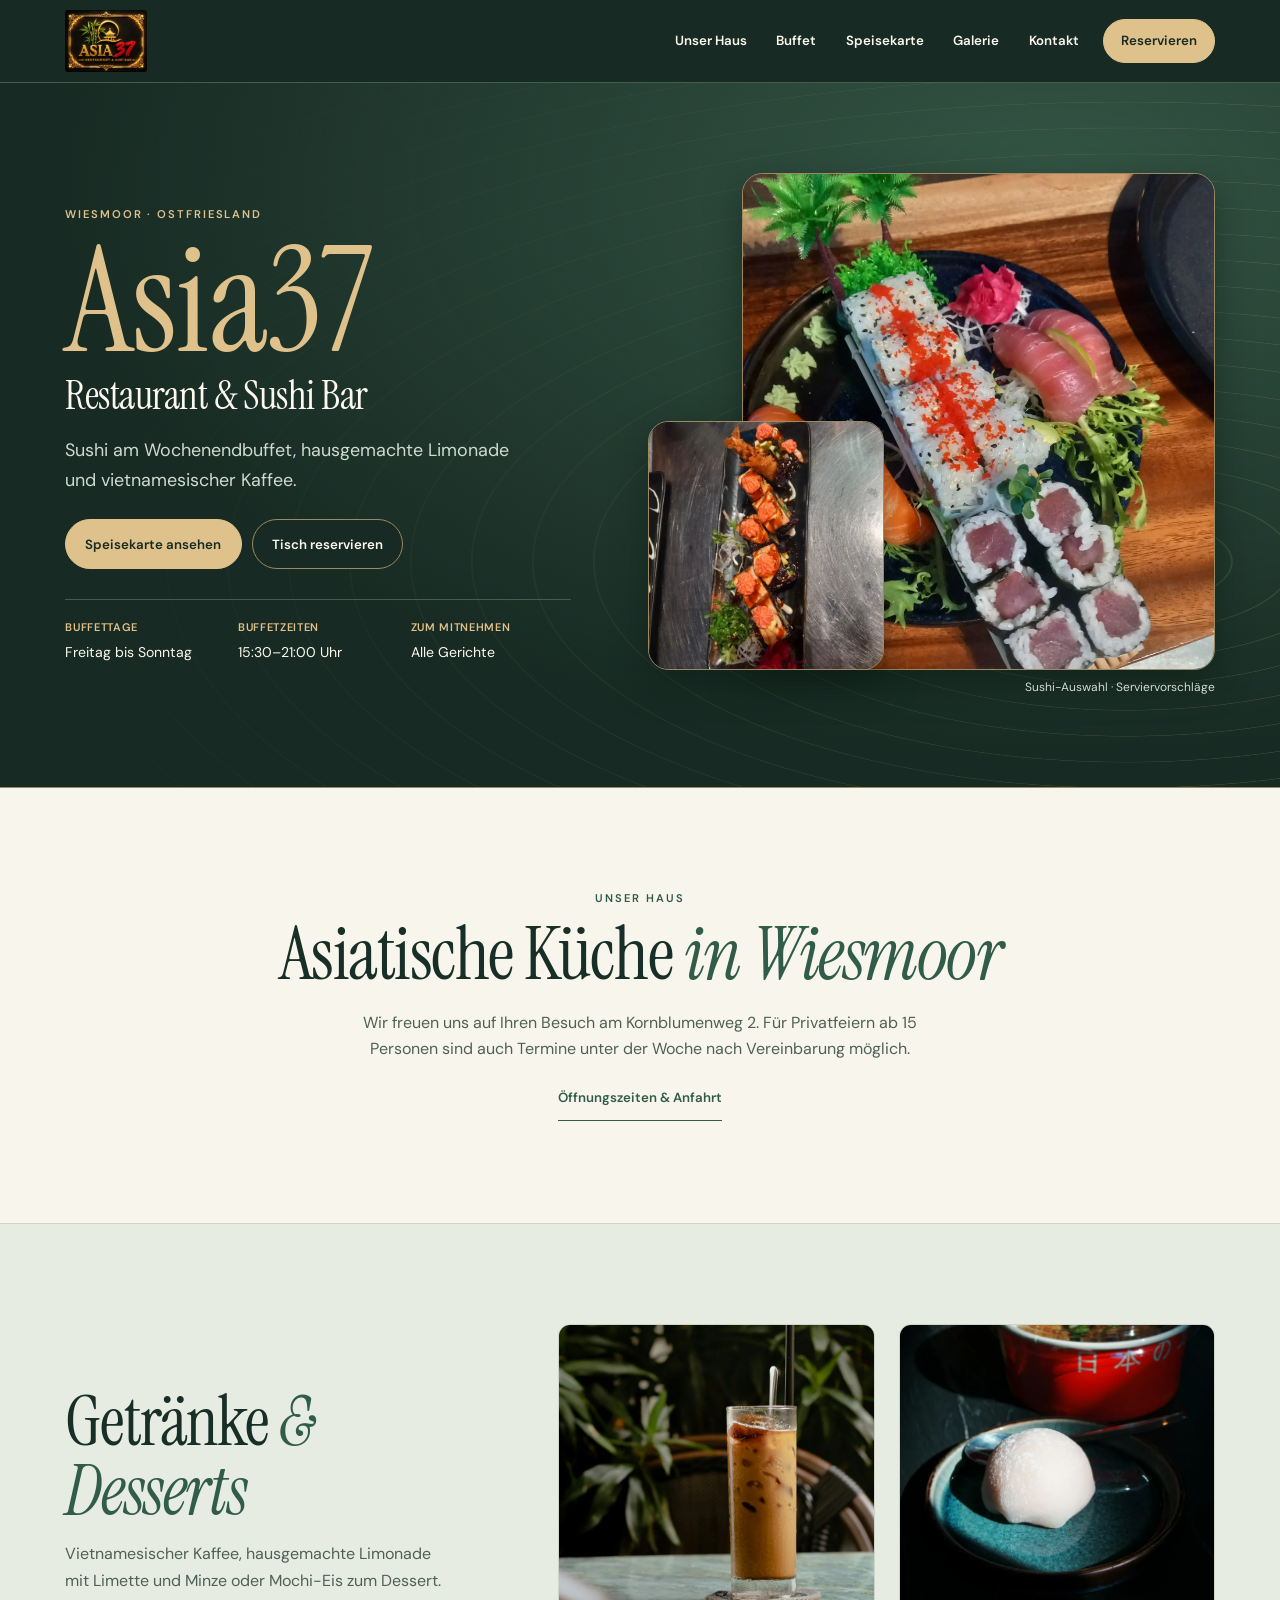
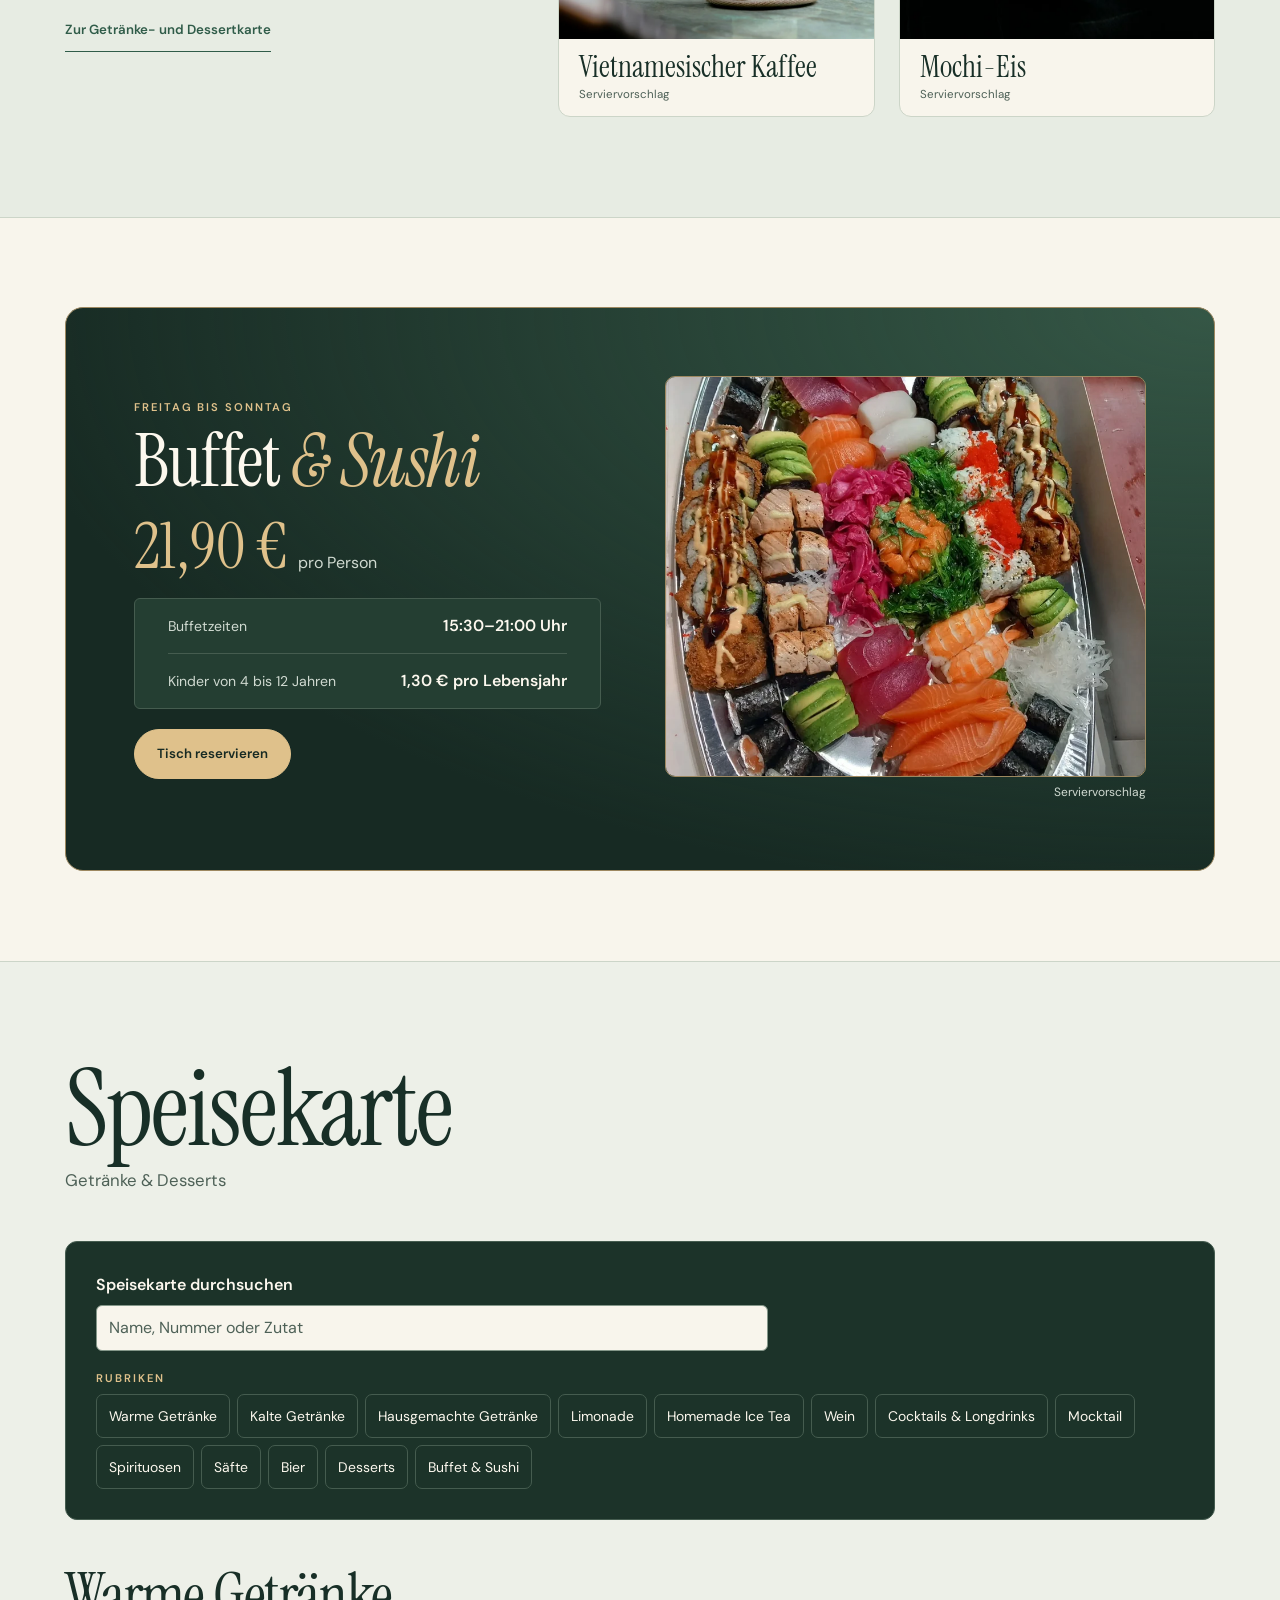
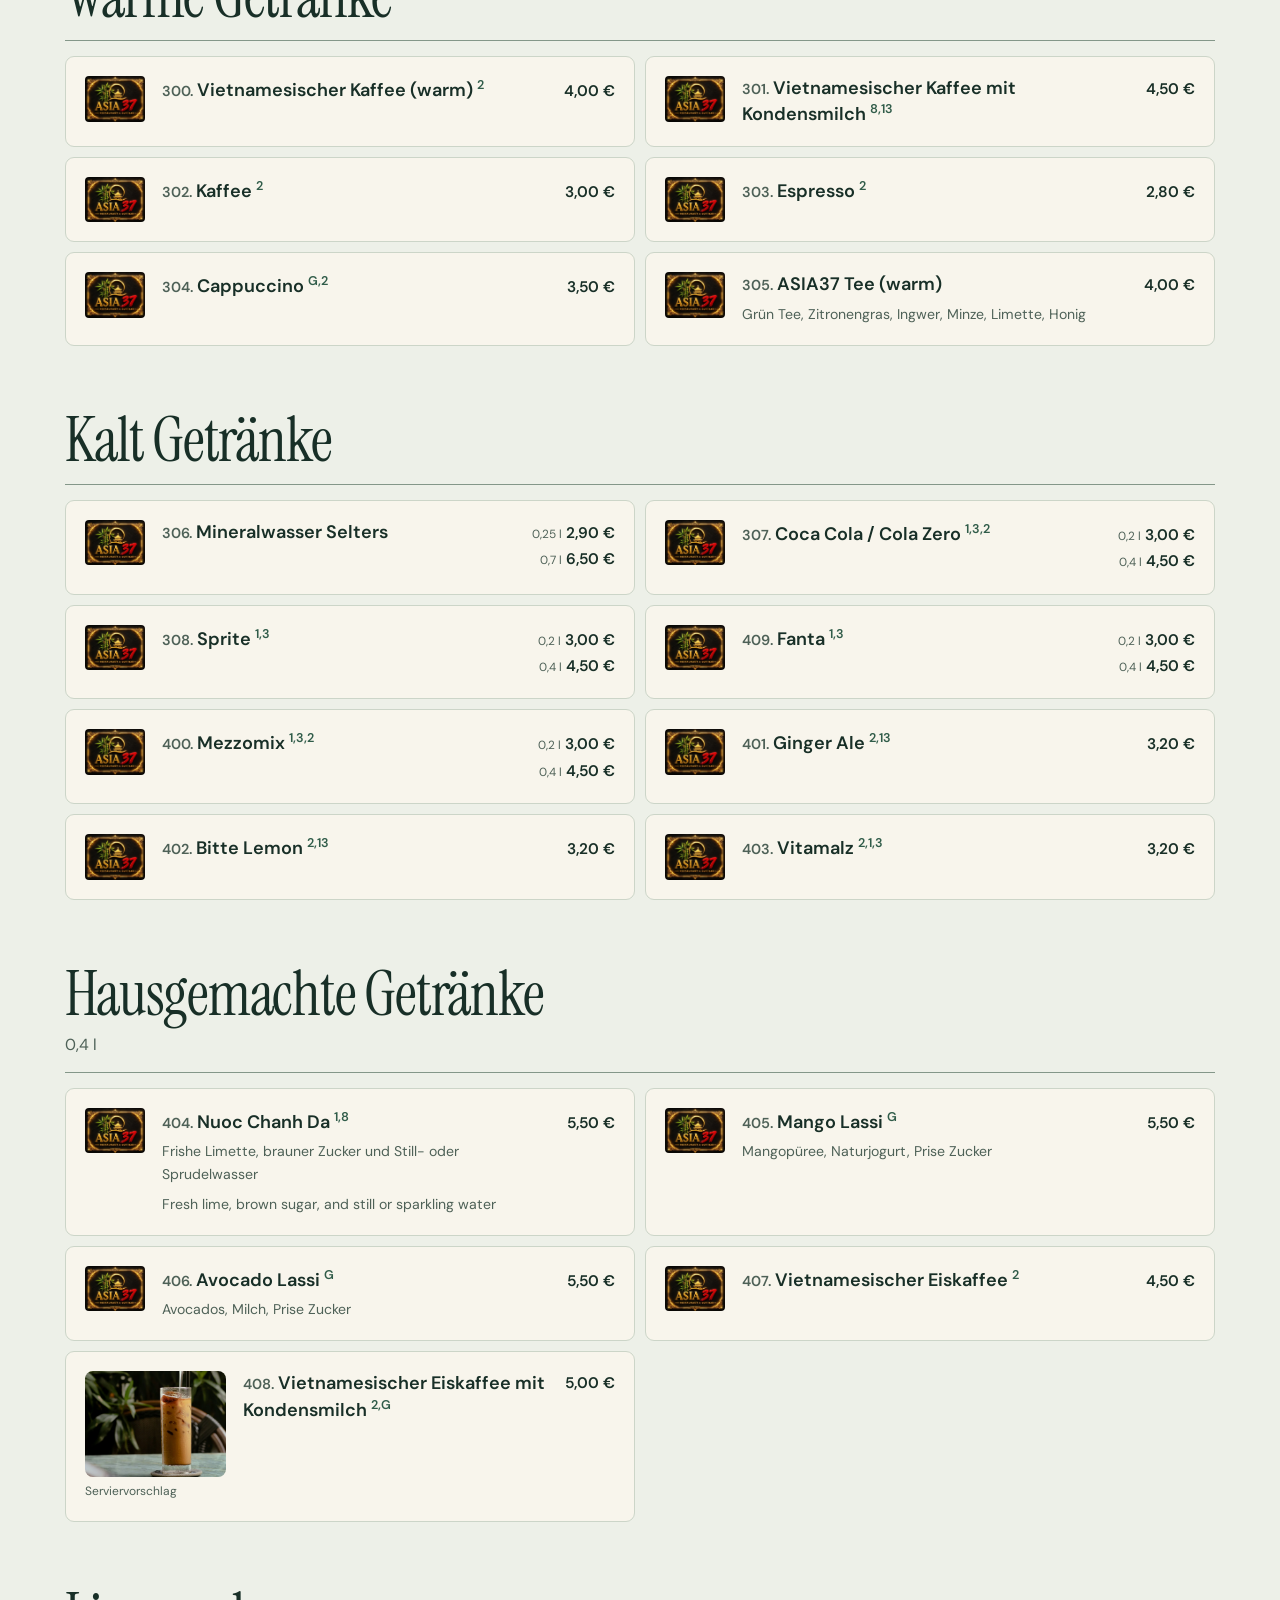
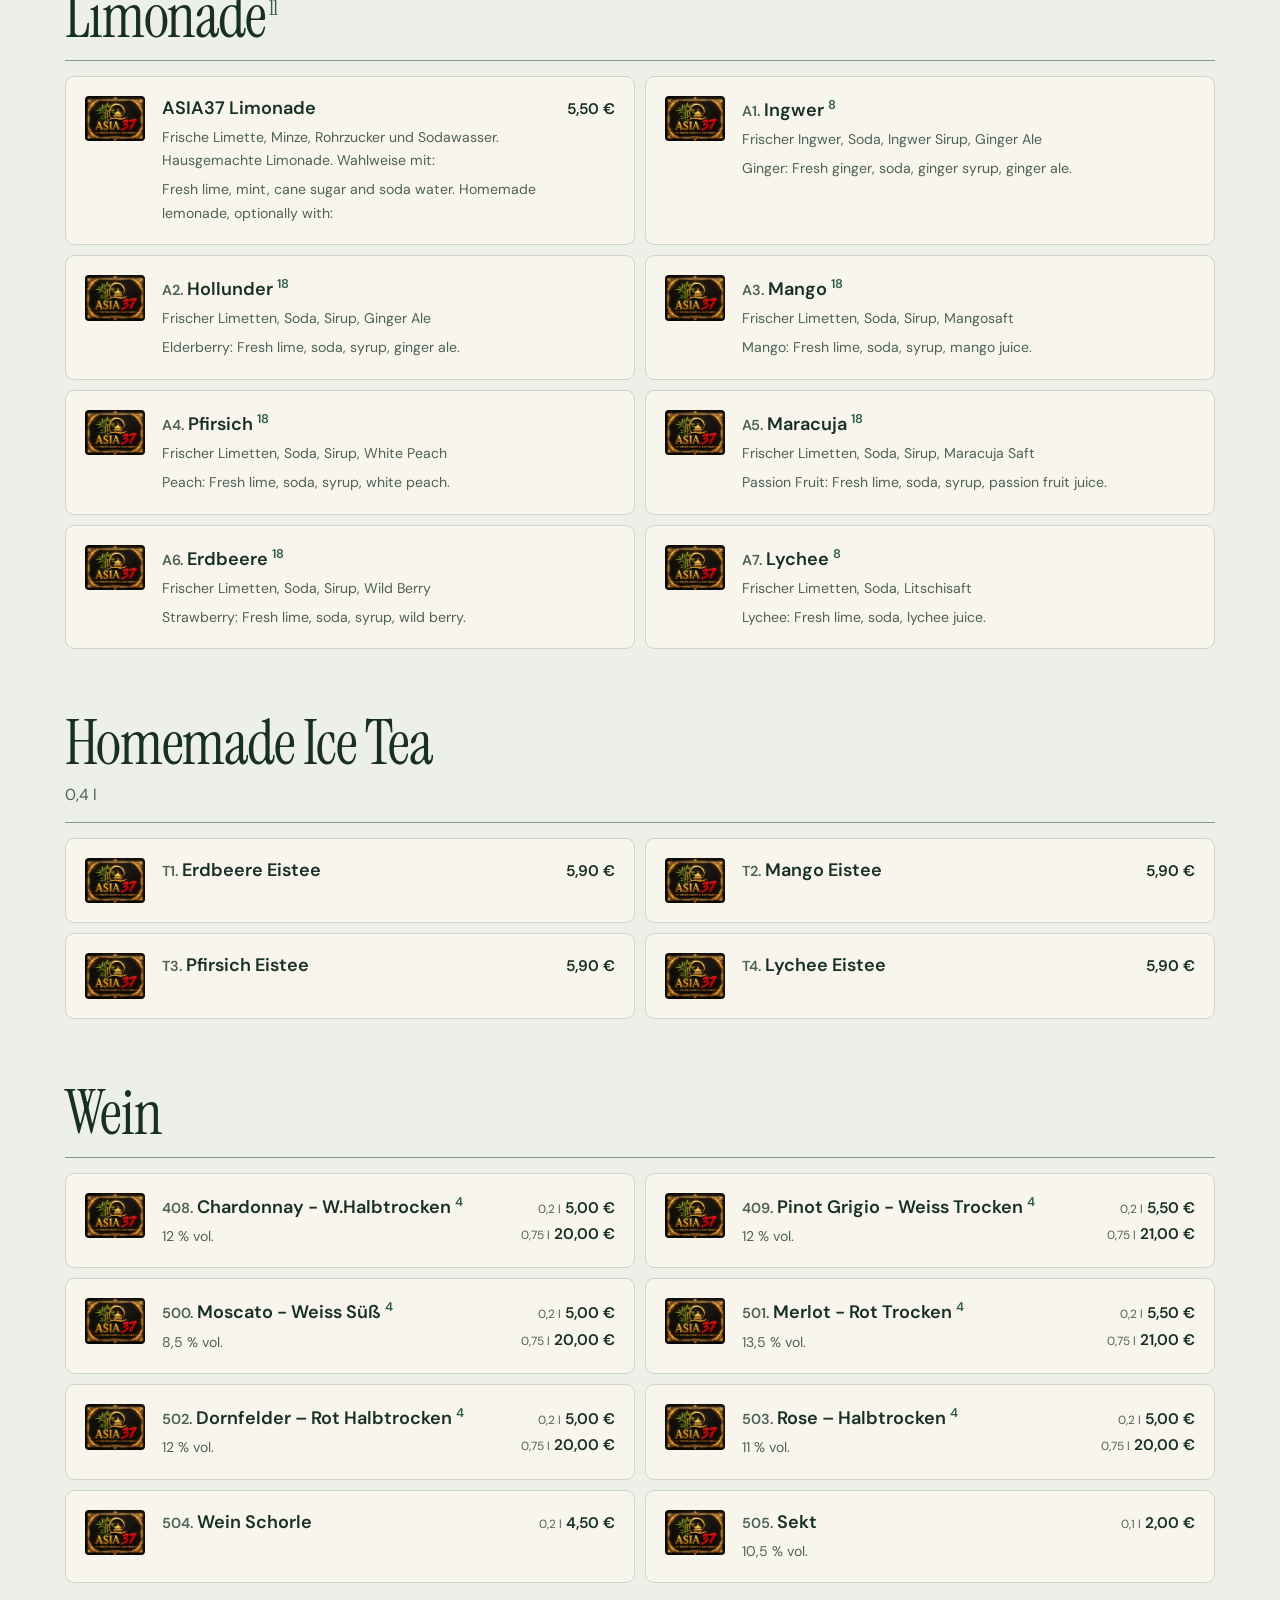
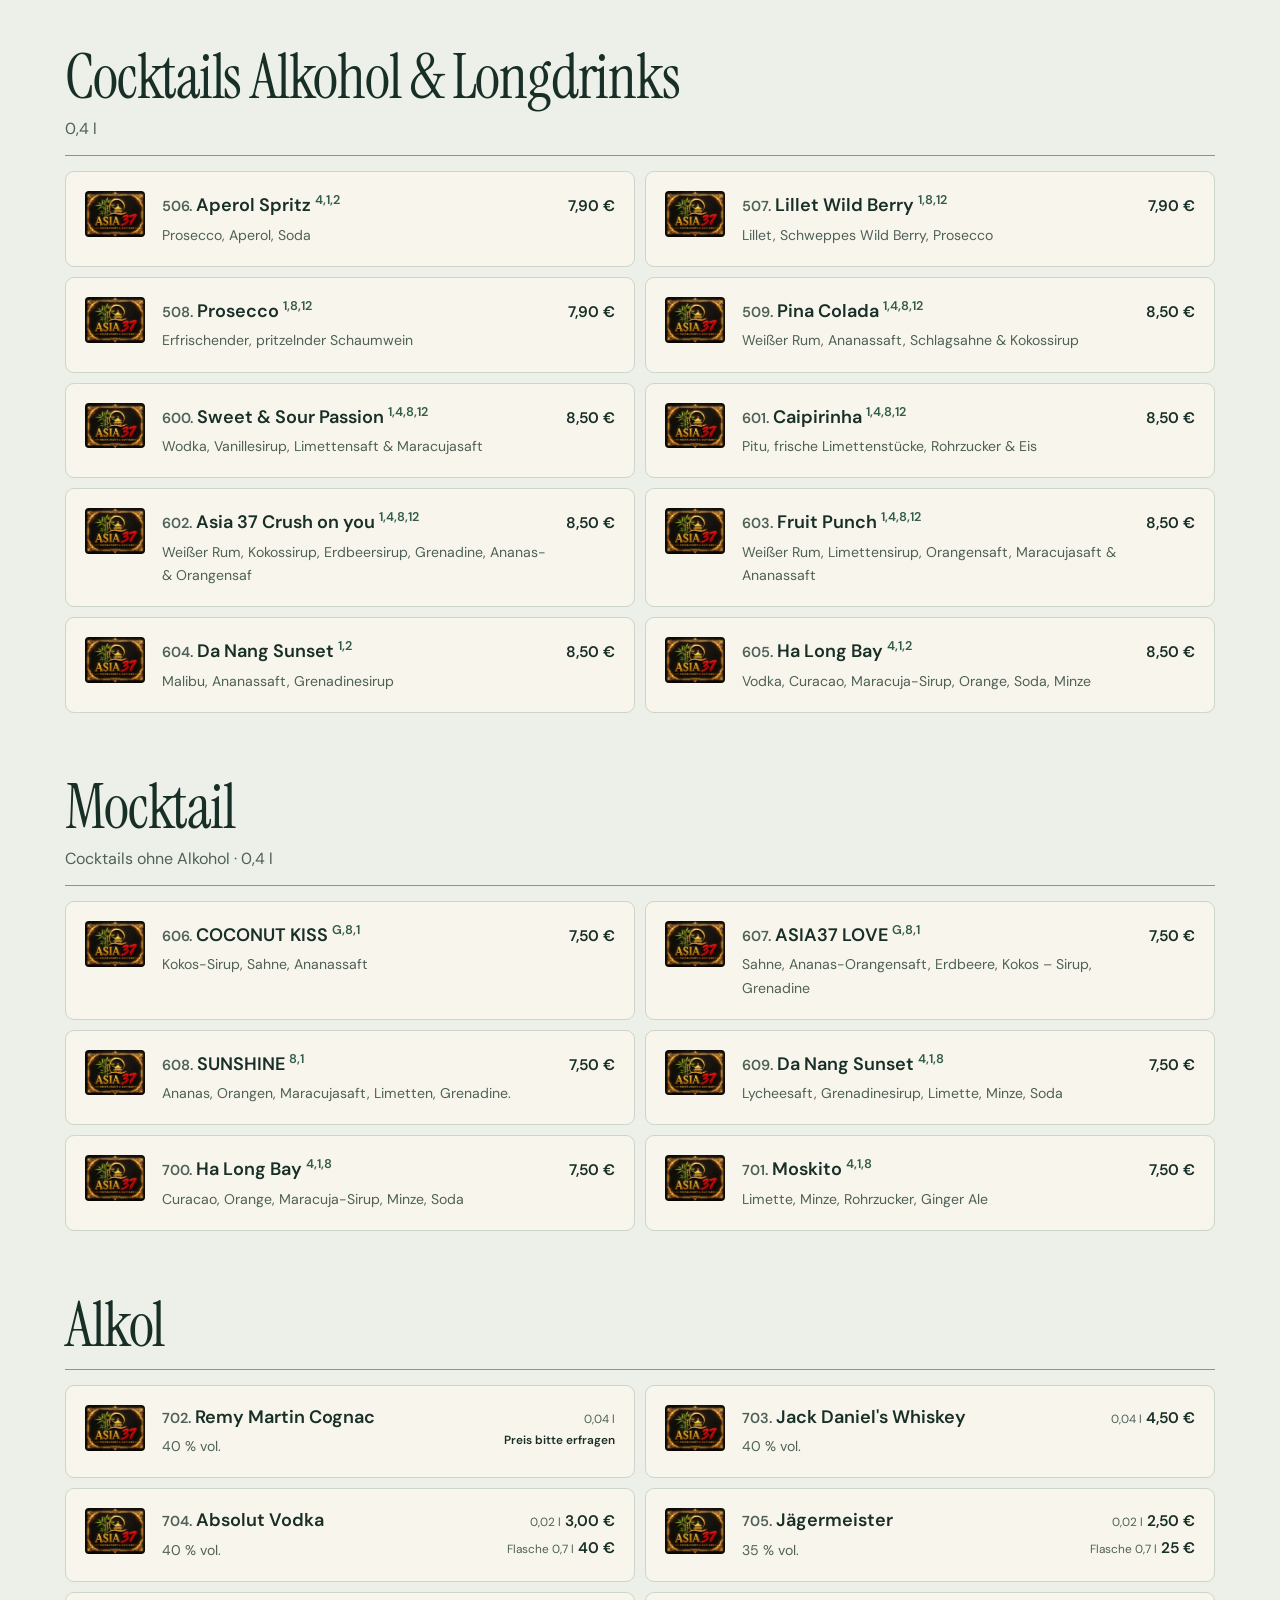
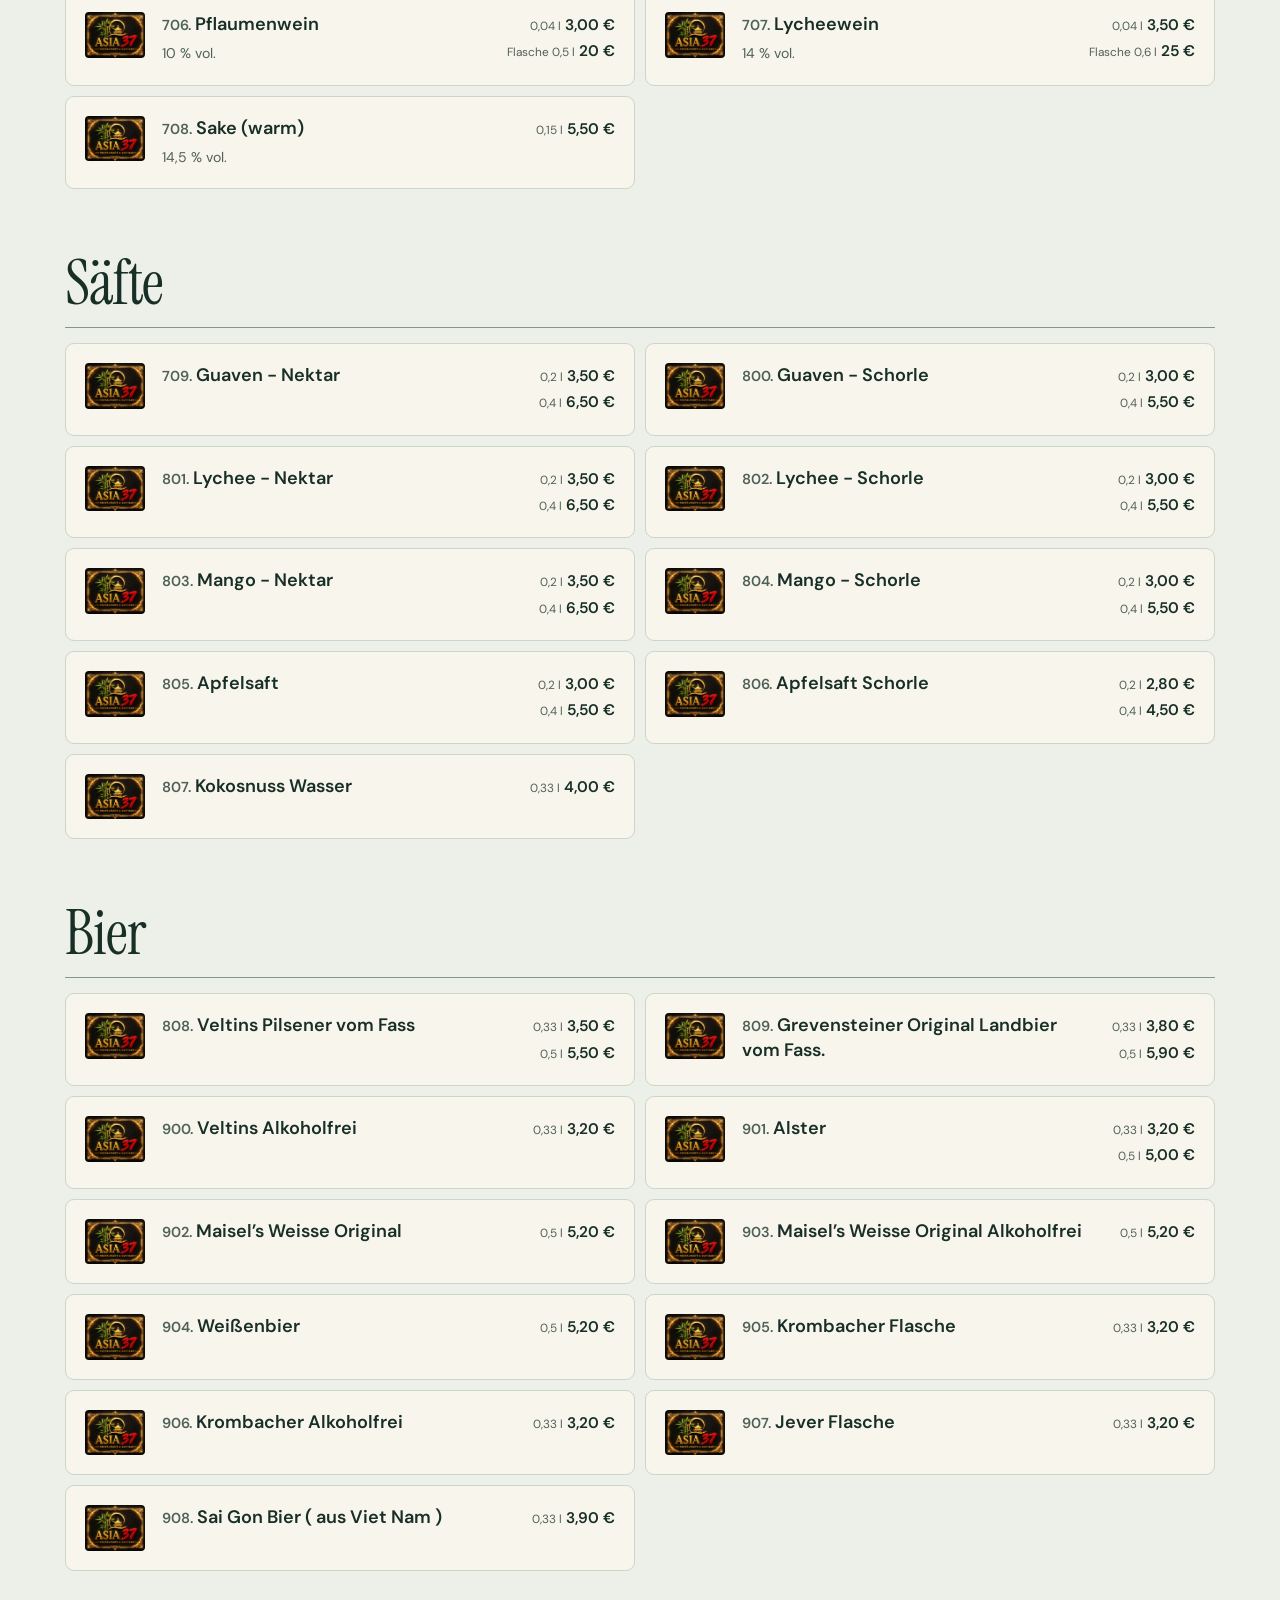
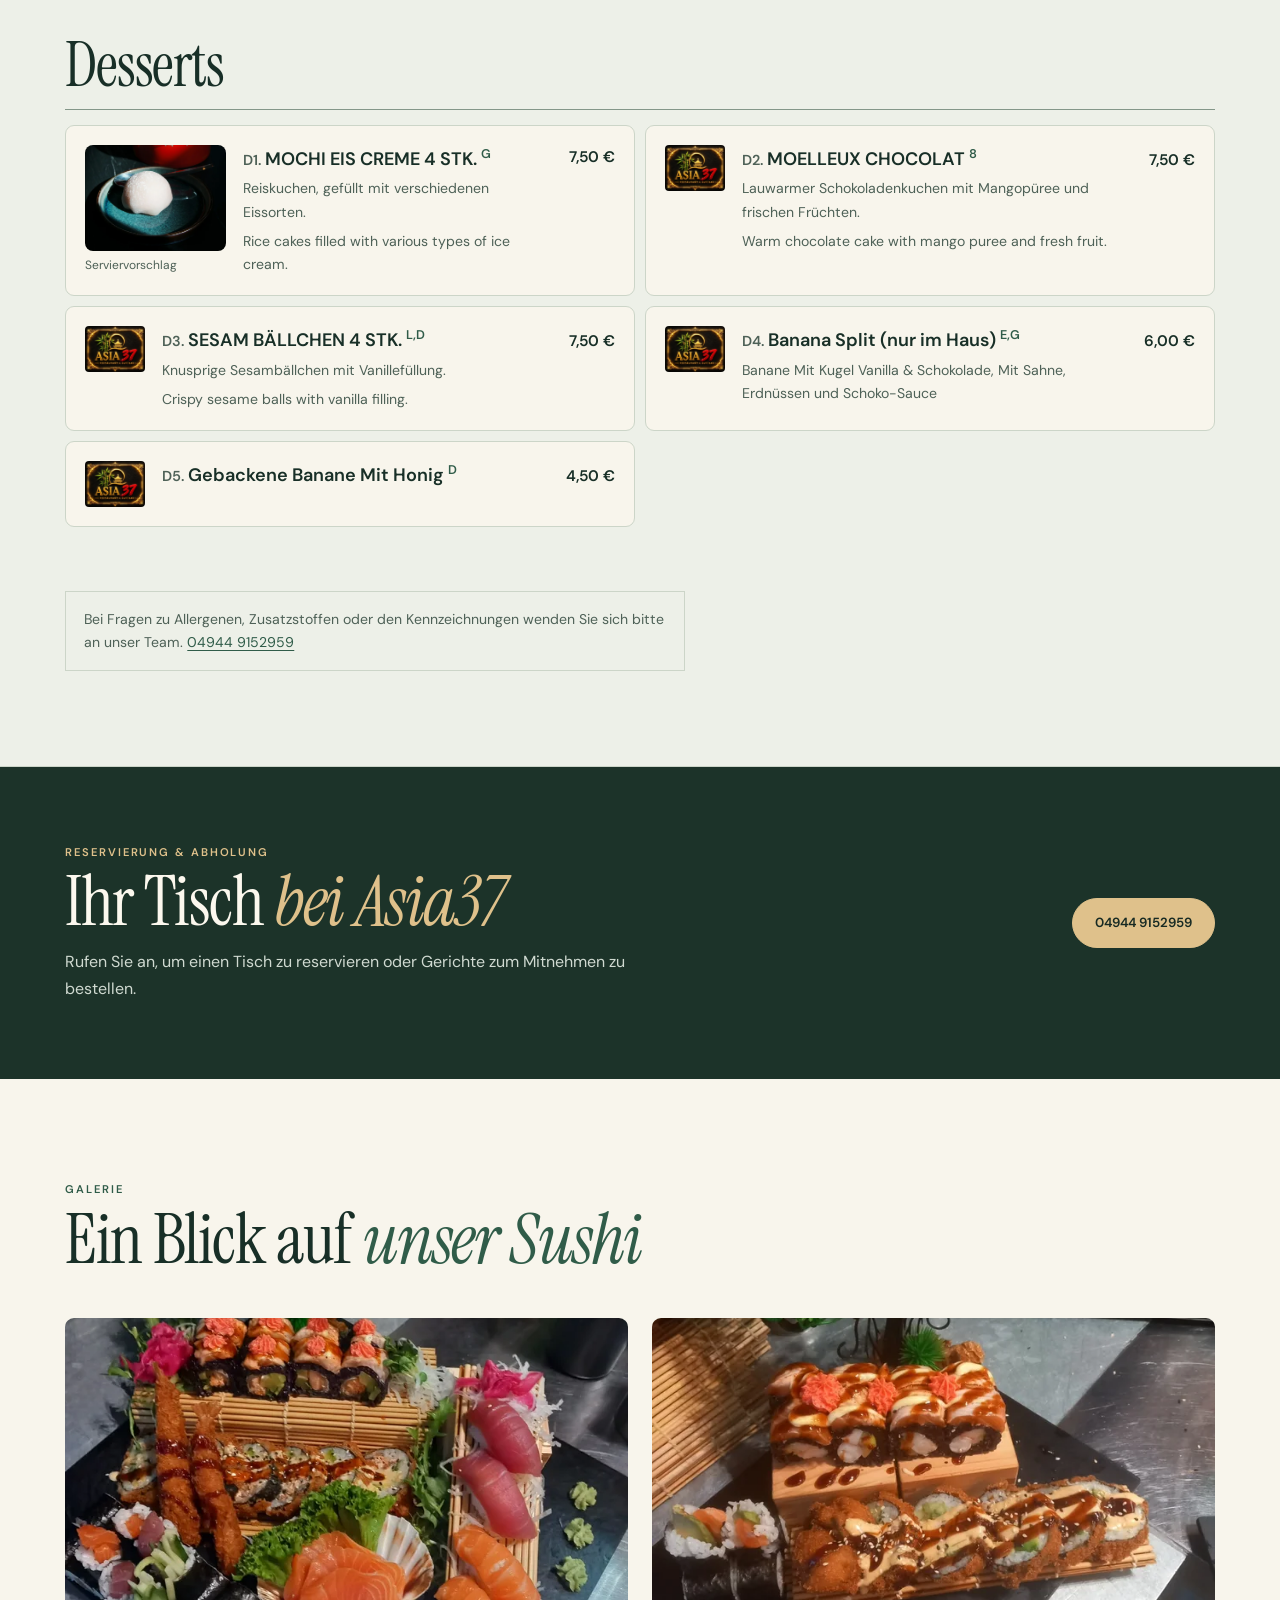
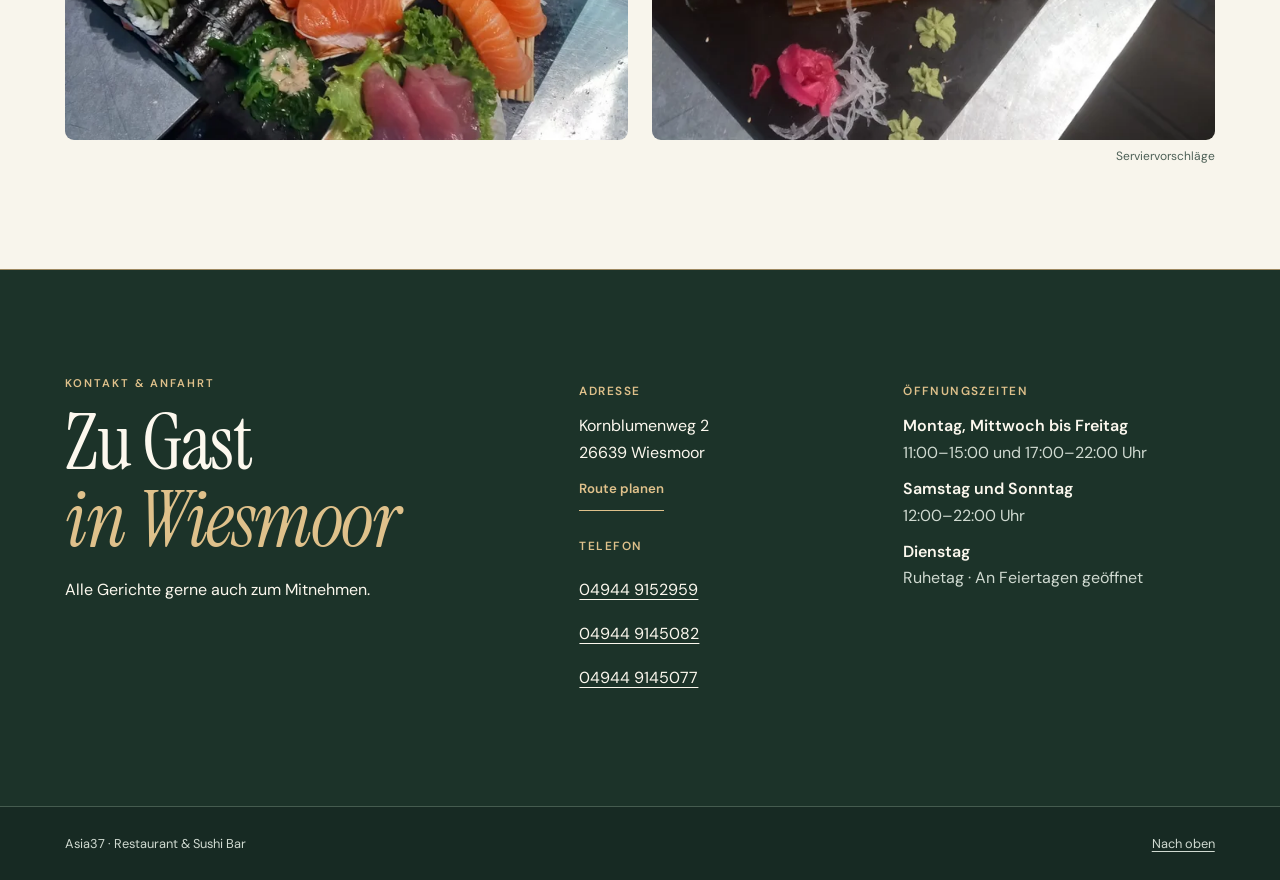
==== commit 8154e69b: "Integrate the menu and sushi gallery into the Asia37 homepage" ====
--- a/index.html
+++ b/index.html
@@ -9,12 +9,13 @@
   <meta property="og:locale" content="de_DE">
   <meta property="og:title" content="Asia37 · Restaurant &amp; Sushi Bar in Wiesmoor">
   <meta property="og:description" content="Sushi, Wochenendbuffet und vietnamesischer Kaffee am Kornblumenweg in Wiesmoor.">
-  <meta property="og:image" content="https://hoangcaster-website.github.io/Asia-37/assets/sushi-platter.webp">
+  <meta property="og:image" content="https://hoangcaster-website.github.io/Asia-37/assets/buffet/sushi-mix.webp">
   <meta name="theme-color" content="#172a23">
   <link rel="icon" href="assets/favicon.png" type="image/png">
   <link rel="preload" href="assets/fonts/instrument-serif-normal.woff2" as="font" type="font/woff2" crossorigin>
   <link rel="stylesheet" href="assets/site.css">
   <script src="assets/site.js" defer></script>
+  <script src="assets/menu-search.js" defer></script>
 </head>
 <body id="oben">
   <a class="skip-link" href="#main">Zum Inhalt</a>
@@ -26,9 +27,9 @@
       <button class="nav-toggle" type="button" aria-expanded="false" aria-controls="main-nav" hidden>Menü <span aria-hidden="true"></span></button>
       <nav id="main-nav" aria-label="Hauptnavigation">
         <a href="#haus">Unser Haus</a>
-        <a href="#getraenke-desserts">Getränke &amp; Desserts</a>
         <a href="#buffet">Buffet</a>
-        <a href="menu.html">Speisekarte</a>
+        <a href="#speisekarte">Speisekarte</a>
+        <a href="#galerie">Galerie</a>
         <a href="#kontakt">Kontakt</a>
       </nav>
       <a class="header-call" href="tel:+4949449152959">Reservieren</a>
@@ -42,16 +43,16 @@
           <h1 id="home-title"><span class="hero-name">Asia37</span> <span class="hero-subtitle">Restaurant &amp; Sushi Bar</span></h1>
           <p class="hero-copy">Sushi am Wochenendbuffet, hausgemachte Limonade und vietnamesischer Kaffee.</p>
           <div class="hero-actions">
-            <a class="button" href="menu.html">Speisekarte ansehen</a>
-            <a class="button button-outline" href="tel:+4949449152959">Tisch reservieren</a>
+            <a class="button" href="#speisekarte">Speisekarte ansehen</a>
+            <a class="button button-outline" href="#reservieren">Tisch reservieren</a>
           </div>
         </div>
         <figure class="hero-visual">
           <div class="hero-images">
-            <img class="hero-primary" src="assets/sushi-platter.webp" srcset="assets/sushi-platter-640.webp 640w, assets/sushi-platter.webp 1280w" sizes="(max-width: 820px) 78vw, 37vw" width="1280" height="960" alt="Sushi-Auswahl mit Lachs-Nigiri und Maki" fetchpriority="high">
-            <img class="hero-secondary" src="assets/coffee.webp" width="800" height="1000" alt="Vietnamesischer Kaffee mit Kondensmilch">
-          </div>
-          <figcaption>Serviervorschläge</figcaption>
+            <img class="hero-primary" src="assets/buffet/sushi-mix.webp" srcset="assets/buffet/sushi-mix-500.webp 500w, assets/buffet/sushi-mix.webp 900w" sizes="(max-width: 820px) min(78vw, 480px), min(42vw, 530px)" width="900" height="1200" alt="Sushi-Auswahl mit Nigiri und Maki auf einem Teller" fetchpriority="high">
+            <img class="hero-secondary" src="assets/buffet/lachsrollen.webp" width="600" height="800" alt="Sushirollen mit Lachs auf dunklem Geschirr">
+          </div>
+          <figcaption>Sushi-Auswahl · Serviervorschläge</figcaption>
         </figure>
         <dl class="hero-facts">
           <div><dt>Buffettage</dt><dd>Freitag bis Sonntag</dd></div>
@@ -71,7 +72,7 @@
         <div class="tasting-copy">
           <h2 id="tasting-title">Getränke <em>&amp; Desserts</em></h2>
           <p>Vietnamesischer Kaffee, hausgemachte Limonade mit Limette und Minze oder Mochi-Eis zum Dessert.</p>
-          <a class="text-link" href="menu.html">Zur Getränke- und Dessertkarte</a>
+          <a class="text-link" href="#speisekarte">Zur Getränke- und Dessertkarte</a>
         </div>
         <div class="tasting-gallery">
           <figure class="tasting-card">
@@ -91,13 +92,936 @@
           <p class="eyebrow">Freitag bis Sonntag</p>
           <h2 id="buffet-title">Buffet <em>&amp; Sushi</em></h2>
           <p class="buffet-price"><strong>21,90 €</strong> <span>pro Person</span></p>
+          <dl class="buffet-details">
+            <div><dt>Buffetzeiten</dt><dd>15:30–21:00 Uhr</dd></div>
+            <div><dt>Kinder von 4 bis 12 Jahren</dt><dd>1,30 € pro Lebensjahr</dd></div>
+          </dl>
           <a class="button" href="tel:+4949449152959">Tisch reservieren</a>
         </div>
-        <dl class="buffet-details">
-          <div><dt>Buffetzeiten</dt><dd>15:30–21:00 Uhr</dd></div>
-          <div><dt>Kinder von 4 bis 12 Jahren</dt><dd>1,30 € pro Lebensjahr</dd></div>
-        </dl>
+        <figure class="buffet-photo">
+          <img src="assets/buffet/sushi-platte.webp" width="840" height="1120" alt="Große Sushi-Platte mit Rollen, Nigiri und Sashimi" loading="lazy">
+          <figcaption>Serviervorschlag</figcaption>
+        </figure>
       </div>
+    </section>
+    <section class="menu-stage" id="speisekarte" aria-labelledby="menu-title">
+      <div class="shell menu-layout">
+        <div class="menu-heading">
+          <h2 id="menu-title">Speisekarte</h2>
+          <p>Getränke &amp; Desserts</p>
+        </div>
+        <div class="menu-tools">
+          <form class="menu-search" role="search" aria-label="Speisekarte" hidden>
+            <label for="menu-query">Speisekarte durchsuchen</label>
+            <div class="menu-search-controls">
+              <input id="menu-query" name="q" type="search" placeholder="Name, Nummer oder Zutat" autocomplete="off">
+              <button type="reset" hidden>Suche löschen</button>
+            </div>
+            <p class="menu-search-status" role="status"></p>
+          </form>
+          <nav class="menu-jump" aria-label="Rubriken der Speisekarte">
+            <p class="eyebrow">Rubriken</p>
+            <ul role="list">
+              <li><a href="#warme-getraenke">Warme Getränke</a></li>
+              <li><a href="#kalte-getraenke">Kalte Getränke</a></li>
+              <li><a href="#hausgemacht">Hausgemachte Getränke</a></li>
+              <li><a href="#limonade">Limonade</a></li>
+              <li><a href="#eistee">Homemade Ice Tea</a></li>
+              <li><a href="#wein">Wein</a></li>
+              <li><a href="#cocktails">Cocktails &amp; Longdrinks</a></li>
+              <li><a href="#mocktails">Mocktail</a></li>
+              <li><a href="#alkol">Spirituosen</a></li>
+              <li><a href="#saefte">Säfte</a></li>
+              <li><a href="#bier">Bier</a></li>
+              <li><a href="#desserts">Desserts</a></li>
+              <li><a href="#buffet">Buffet &amp; Sushi</a></li>
+            </ul>
+          </nav>
+        </div>
+        <div class="menu-buffet-result" hidden>
+          <h3>Buffet &amp; Sushi</h3>
+          <a class="text-link" href="#buffet">Buffetzeiten &amp; Preise ansehen</a>
+        </div>
+        <article class="menu-content" aria-label="Getränke und Desserts">
+        <section class="menu-section" aria-labelledby="warme-getraenke">
+          <div class="menu-section-heading">
+            <h2 id="warme-getraenke">Warme Getränke</h2>
+          </div>
+          <ul class="menu-items" role="list">
+            <li class="menu-item">
+              <div>
+                <h3><span class="item-number">300.</span> Vietnamesischer Kaffee (warm) <sup>2</sup></h3>
+              </div>
+              <div class="item-prices">
+                <span>4,00&nbsp;€</span>
+              </div>
+            </li>
+            <li class="menu-item">
+              <div>
+                <h3><span class="item-number">301.</span> Vietnamesischer Kaffee mit Kondensmilch <sup>8,13</sup></h3>
+              </div>
+              <div class="item-prices">
+                <span>4,50&nbsp;€</span>
+              </div>
+            </li>
+            <li class="menu-item">
+              <div>
+                <h3><span class="item-number">302.</span> Kaffee <sup>2</sup></h3>
+              </div>
+              <div class="item-prices">
+                <span>3,00&nbsp;€</span>
+              </div>
+            </li>
+            <li class="menu-item">
+              <div>
+                <h3><span class="item-number">303.</span> Espresso <sup>2</sup></h3>
+              </div>
+              <div class="item-prices">
+                <span>2,80&nbsp;€</span>
+              </div>
+            </li>
+            <li class="menu-item">
+              <div>
+                <h3><span class="item-number">304.</span> Cappuccino <sup>G,2</sup></h3>
+              </div>
+              <div class="item-prices">
+                <span>3,50&nbsp;€</span>
+              </div>
+            </li>
+            <li class="menu-item">
+              <div>
+                <h3><span class="item-number">305.</span> ASIA37 Tee (warm)</h3>
+                <p>Grün Tee, Zitronengras, Ingwer, Minze, Limette, Honig</p>
+              </div>
+              <div class="item-prices">
+                <span>4,00&nbsp;€</span>
+              </div>
+            </li>
+          </ul>
+        </section>
+        <section class="menu-section" aria-labelledby="kalte-getraenke">
+          <div class="menu-section-heading">
+            <h2 id="kalte-getraenke">Kalt Getränke</h2>
+          </div>
+          <ul class="menu-items" role="list">
+            <li class="menu-item">
+              <div>
+                <h3><span class="item-number">306.</span> Mineralwasser Selters</h3>
+              </div>
+              <div class="item-prices">
+                <span><small>0,25 l</small> 2,90&nbsp;€</span>
+                <span><small>0,7 l</small> 6,50&nbsp;€</span>
+              </div>
+            </li>
+            <li class="menu-item">
+              <div>
+                <h3><span class="item-number">307.</span> Coca Cola / Cola Zero <sup>1,3,2</sup></h3>
+              </div>
+              <div class="item-prices">
+                <span><small>0,2 l</small> 3,00&nbsp;€</span>
+                <span><small>0,4 l</small> 4,50&nbsp;€</span>
+              </div>
+            </li>
+            <li class="menu-item">
+              <div>
+                <h3><span class="item-number">308.</span> Sprite <sup>1,3</sup></h3>
+              </div>
+              <div class="item-prices">
+                <span><small>0,2 l</small> 3,00&nbsp;€</span>
+                <span><small>0,4 l</small> 4,50&nbsp;€</span>
+              </div>
+            </li>
+            <li class="menu-item">
+              <div>
+                <h3><span class="item-number">409.</span> Fanta <sup>1,3</sup></h3>
+              </div>
+              <div class="item-prices">
+                <span><small>0,2 l</small> 3,00&nbsp;€</span>
+                <span><small>0,4 l</small> 4,50&nbsp;€</span>
+              </div>
+            </li>
+            <li class="menu-item">
+              <div>
+                <h3><span class="item-number">400.</span> Mezzomix <sup>1,3,2</sup></h3>
+              </div>
+              <div class="item-prices">
+                <span><small>0,2 l</small> 3,00&nbsp;€</span>
+                <span><small>0,4 l</small> 4,50&nbsp;€</span>
+              </div>
+            </li>
+            <li class="menu-item">
+              <div>
+                <h3><span class="item-number">401.</span> Ginger Ale <sup>2,13</sup></h3>
+              </div>
+              <div class="item-prices">
+                <span>3,20&nbsp;€</span>
+              </div>
+            </li>
+            <li class="menu-item">
+              <div>
+                <h3><span class="item-number">402.</span> Bitte Lemon <sup>2,13</sup></h3>
+              </div>
+              <div class="item-prices">
+                <span>3,20&nbsp;€</span>
+              </div>
+            </li>
+            <li class="menu-item">
+              <div>
+                <h3><span class="item-number">403.</span> Vitamalz <sup>2,1,3</sup></h3>
+              </div>
+              <div class="item-prices">
+                <span>3,20&nbsp;€</span>
+              </div>
+            </li>
+          </ul>
+        </section>
+        <section class="menu-section" aria-labelledby="hausgemacht">
+          <div class="menu-section-heading">
+            <h2 id="hausgemacht">Hausgemachte Getränke</h2>
+            <p>0,4 l</p>
+          </div>
+          <ul class="menu-items" role="list">
+            <li class="menu-item">
+              <div>
+                <h3><span class="item-number">404.</span> Nuoc Chanh Da <sup>1,8</sup></h3>
+                <p>Frishe Limette, brauner Zucker und Still- oder Sprudelwasser</p>
+                <p lang="en">Fresh lime, brown sugar, and still or sparkling water</p>
+              </div>
+              <div class="item-prices">
+                <span>5,50&nbsp;€</span>
+              </div>
+            </li>
+            <li class="menu-item">
+              <div>
+                <h3><span class="item-number">405.</span> Mango Lassi <sup>G</sup></h3>
+                <p>Mangopüree, Naturjogurt, Prise Zucker</p>
+              </div>
+              <div class="item-prices">
+                <span>5,50&nbsp;€</span>
+              </div>
+            </li>
+            <li class="menu-item">
+              <div>
+                <h3><span class="item-number">406.</span> Avocado Lassi <sup>G</sup></h3>
+                <p>Avocados, Milch, Prise Zucker</p>
+              </div>
+              <div class="item-prices">
+                <span>5,50&nbsp;€</span>
+              </div>
+            </li>
+            <li class="menu-item">
+              <div>
+                <h3><span class="item-number">407.</span> Vietnamesischer Eiskaffee <sup>2</sup></h3>
+              </div>
+              <div class="item-prices">
+                <span>4,50&nbsp;€</span>
+              </div>
+            </li>
+            <li class="menu-item menu-item--illustrated">
+              <div>
+                <h3><span class="item-number">408.</span> Vietnamesischer Eiskaffee mit Kondensmilch <sup>2,G</sup></h3>
+              </div>
+              <div class="item-prices">
+                <span>5,00&nbsp;€</span>
+              </div>
+              <figure class="menu-photo">
+                <img src="assets/coffee.webp" width="800" height="1000" alt="Vietnamesischer Eiskaffee mit Kondensmilch im Glas" loading="lazy">
+                <figcaption>Serviervorschlag</figcaption>
+              </figure>
+            </li>
+          </ul>
+        </section>
+        <section class="menu-section" aria-labelledby="limonade">
+          <div class="menu-section-heading">
+            <h2 id="limonade">Limonade<sup>11</sup></h2>
+          </div>
+          <ul class="menu-items" role="list">
+            <li class="menu-item">
+              <div>
+                <h3>ASIA37 Limonade</h3>
+                <p>Frische Limette, Minze, Rohrzucker und Sodawasser. Hausgemachte Limonade. Wahlweise mit:</p>
+                <p lang="en">Fresh lime, mint, cane sugar and soda water. Homemade lemonade, optionally with:</p>
+              </div>
+              <div class="item-prices">
+                <span>5,50&nbsp;€</span>
+              </div>
+            </li>
+            <li class="menu-item">
+              <div>
+                <h3><span class="item-number">A1.</span> Ingwer <sup>8</sup></h3>
+                <p>Frischer Ingwer, Soda, Ingwer Sirup, Ginger Ale</p>
+                <p lang="en">Ginger: Fresh ginger, soda, ginger syrup, ginger ale.</p>
+              </div>
+            </li>
+            <li class="menu-item">
+              <div>
+                <h3><span class="item-number">A2.</span> Hollunder <sup>18</sup></h3>
+                <p>Frischer Limetten, Soda, Sirup, Ginger Ale</p>
+                <p lang="en">Elderberry: Fresh lime, soda, syrup, ginger ale.</p>
+              </div>
+            </li>
+            <li class="menu-item">
+              <div>
+                <h3><span class="item-number">A3.</span> Mango <sup>18</sup></h3>
+                <p>Frischer Limetten, Soda, Sirup, Mangosaft</p>
+                <p lang="en">Mango: Fresh lime, soda, syrup, mango juice.</p>
+              </div>
+            </li>
+            <li class="menu-item">
+              <div>
+                <h3><span class="item-number">A4.</span> Pfirsich <sup>18</sup></h3>
+                <p>Frischer Limetten, Soda, Sirup, White Peach</p>
+                <p lang="en">Peach: Fresh lime, soda, syrup, white peach.</p>
+              </div>
+            </li>
+            <li class="menu-item">
+              <div>
+                <h3><span class="item-number">A5.</span> Maracuja <sup>18</sup></h3>
+                <p>Frischer Limetten, Soda, Sirup, Maracuja Saft</p>
+                <p lang="en">Passion Fruit: Fresh lime, soda, syrup, passion fruit juice.</p>
+              </div>
+            </li>
+            <li class="menu-item">
+              <div>
+                <h3><span class="item-number">A6.</span> Erdbeere <sup>18</sup></h3>
+                <p>Frischer Limetten, Soda, Sirup, Wild Berry</p>
+                <p lang="en">Strawberry: Fresh lime, soda, syrup, wild berry.</p>
+              </div>
+            </li>
+            <li class="menu-item">
+              <div>
+                <h3><span class="item-number">A7.</span> Lychee <sup>8</sup></h3>
+                <p>Frischer Limetten, Soda, Litschisaft</p>
+                <p lang="en">Lychee: Fresh lime, soda, lychee juice.</p>
+              </div>
+            </li>
+          </ul>
+        </section>
+        <section class="menu-section" aria-labelledby="eistee">
+          <div class="menu-section-heading">
+            <h2 id="eistee">Homemade Ice Tea</h2>
+            <p>0,4 l</p>
+          </div>
+          <ul class="menu-items" role="list">
+            <li class="menu-item">
+              <div>
+                <h3><span class="item-number">T1.</span> Erdbeere Eistee</h3>
+              </div>
+              <div class="item-prices">
+                <span>5,90&nbsp;€</span>
+              </div>
+            </li>
+            <li class="menu-item">
+              <div>
+                <h3><span class="item-number">T2.</span> Mango Eistee</h3>
+              </div>
+              <div class="item-prices">
+                <span>5,90&nbsp;€</span>
+              </div>
+            </li>
+            <li class="menu-item">
+              <div>
+                <h3><span class="item-number">T3.</span> Pfirsich Eistee</h3>
+              </div>
+              <div class="item-prices">
+                <span>5,90&nbsp;€</span>
+              </div>
+            </li>
+            <li class="menu-item">
+              <div>
+                <h3><span class="item-number">T4.</span> Lychee Eistee</h3>
+              </div>
+              <div class="item-prices">
+                <span>5,90&nbsp;€</span>
+              </div>
+            </li>
+          </ul>
+        </section>
+        <section class="menu-section" aria-labelledby="wein">
+          <div class="menu-section-heading">
+            <h2 id="wein">Wein</h2>
+          </div>
+          <ul class="menu-items" role="list">
+            <li class="menu-item">
+              <div>
+                <h3><span class="item-number">408.</span> Chardonnay - W.Halbtrocken <sup>4</sup></h3>
+                <p>12 % vol.</p>
+              </div>
+              <div class="item-prices">
+                <span><small>0,2 l</small> 5,00&nbsp;€</span>
+                <span><small>0,75 l</small> 20,00&nbsp;€</span>
+              </div>
+            </li>
+            <li class="menu-item">
+              <div>
+                <h3><span class="item-number">409.</span> Pinot Grigio - Weiss Trocken <sup>4</sup></h3>
+                <p>12 % vol.</p>
+              </div>
+              <div class="item-prices">
+                <span><small>0,2 l</small> 5,50&nbsp;€</span>
+                <span><small>0,75 l</small> 21,00&nbsp;€</span>
+              </div>
+            </li>
+            <li class="menu-item">
+              <div>
+                <h3><span class="item-number">500.</span> Moscato - Weiss Süß <sup>4</sup></h3>
+                <p>8,5 % vol.</p>
+              </div>
+              <div class="item-prices">
+                <span><small>0,2 l</small> 5,00&nbsp;€</span>
+                <span><small>0,75 l</small> 20,00&nbsp;€</span>
+              </div>
+            </li>
+            <li class="menu-item">
+              <div>
+                <h3><span class="item-number">501.</span> Merlot - Rot Trocken <sup>4</sup></h3>
+                <p>13,5 % vol.</p>
+              </div>
+              <div class="item-prices">
+                <span><small>0,2 l</small> 5,50&nbsp;€</span>
+                <span><small>0,75 l</small> 21,00&nbsp;€</span>
+              </div>
+            </li>
+            <li class="menu-item">
+              <div>
+                <h3><span class="item-number">502.</span> Dornfelder – Rot Halbtrocken <sup>4</sup></h3>
+                <p>12 % vol.</p>
+              </div>
+              <div class="item-prices">
+                <span><small>0,2 l</small> 5,00&nbsp;€</span>
+                <span><small>0,75 l</small> 20,00&nbsp;€</span>
+              </div>
+            </li>
+            <li class="menu-item">
+              <div>
+                <h3><span class="item-number">503.</span> Rose – Halbtrocken <sup>4</sup></h3>
+                <p>11 % vol.</p>
+              </div>
+              <div class="item-prices">
+                <span><small>0,2 l</small> 5,00&nbsp;€</span>
+                <span><small>0,75 l</small> 20,00&nbsp;€</span>
+              </div>
+            </li>
+            <li class="menu-item">
+              <div>
+                <h3><span class="item-number">504.</span> Wein Schorle</h3>
+              </div>
+              <div class="item-prices">
+                <span><small>0,2 l</small> 4,50&nbsp;€</span>
+              </div>
+            </li>
+            <li class="menu-item">
+              <div>
+                <h3><span class="item-number">505.</span> Sekt</h3>
+                <p>10,5 % vol.</p>
+              </div>
+              <div class="item-prices">
+                <span><small>0,1 l</small> 2,00&nbsp;€</span>
+              </div>
+            </li>
+          </ul>
+        </section>
+        <section class="menu-section" aria-labelledby="cocktails">
+          <div class="menu-section-heading">
+            <h2 id="cocktails">Cocktails Alkohol &amp; Longdrinks</h2>
+            <p>0,4 l</p>
+          </div>
+          <ul class="menu-items" role="list">
+            <li class="menu-item">
+              <div>
+                <h3><span class="item-number">506.</span> Aperol Spritz <sup>4,1,2</sup></h3>
+                <p>Prosecco, Aperol, Soda</p>
+              </div>
+              <div class="item-prices">
+                <span>7,90&nbsp;€</span>
+              </div>
+            </li>
+            <li class="menu-item">
+              <div>
+                <h3><span class="item-number">507.</span> Lillet Wild Berry <sup>1,8,12</sup></h3>
+                <p>Lillet, Schweppes Wild Berry, Prosecco</p>
+              </div>
+              <div class="item-prices">
+                <span>7,90&nbsp;€</span>
+              </div>
+            </li>
+            <li class="menu-item">
+              <div>
+                <h3><span class="item-number">508.</span> Prosecco <sup>1,8,12</sup></h3>
+                <p>Erfrischender, pritzelnder Schaumwein</p>
+              </div>
+              <div class="item-prices">
+                <span>7,90&nbsp;€</span>
+              </div>
+            </li>
+            <li class="menu-item">
+              <div>
+                <h3><span class="item-number">509.</span> Pina Colada <sup>1,4,8,12</sup></h3>
+                <p>Weißer Rum, Ananassaft, Schlagsahne &amp; Kokossirup</p>
+              </div>
+              <div class="item-prices">
+                <span>8,50&nbsp;€</span>
+              </div>
+            </li>
+            <li class="menu-item">
+              <div>
+                <h3><span class="item-number">600.</span> Sweet &amp; Sour Passion <sup>1,4,8,12</sup></h3>
+                <p>Wodka, Vanillesirup, Limettensaft &amp; Maracujasaft</p>
+              </div>
+              <div class="item-prices">
+                <span>8,50&nbsp;€</span>
+              </div>
+            </li>
+            <li class="menu-item">
+              <div>
+                <h3><span class="item-number">601.</span> Caipirinha <sup>1,4,8,12</sup></h3>
+                <p>Pitu, frische Limettenstücke, Rohrzucker &amp; Eis</p>
+              </div>
+              <div class="item-prices">
+                <span>8,50&nbsp;€</span>
+              </div>
+            </li>
+            <li class="menu-item">
+              <div>
+                <h3><span class="item-number">602.</span> Asia 37 Crush on you <sup>1,4,8,12</sup></h3>
+                <p>Weißer Rum, Kokossirup, Erdbeersirup, Grenadine, Ananas- &amp; Orangensaf</p>
+              </div>
+              <div class="item-prices">
+                <span>8,50&nbsp;€</span>
+              </div>
+            </li>
+            <li class="menu-item">
+              <div>
+                <h3><span class="item-number">603.</span> Fruit Punch <sup>1,4,8,12</sup></h3>
+                <p>Weißer Rum, Limettensirup, Orangensaft, Maracujasaft &amp; Ananassaft</p>
+              </div>
+              <div class="item-prices">
+                <span>8,50&nbsp;€</span>
+              </div>
+            </li>
+            <li class="menu-item">
+              <div>
+                <h3><span class="item-number">604.</span> Da Nang Sunset <sup>1,2</sup></h3>
+                <p>Malibu, Ananassaft, Grenadinesirup</p>
+              </div>
+              <div class="item-prices">
+                <span>8,50&nbsp;€</span>
+              </div>
+            </li>
+            <li class="menu-item">
+              <div>
+                <h3><span class="item-number">605.</span> Ha Long Bay <sup>4,1,2</sup></h3>
+                <p>Vodka, Curacao, Maracuja-Sirup, Orange, Soda, Minze</p>
+              </div>
+              <div class="item-prices">
+                <span>8,50&nbsp;€</span>
+              </div>
+            </li>
+          </ul>
+        </section>
+        <section class="menu-section" aria-labelledby="mocktails">
+          <div class="menu-section-heading">
+            <h2 id="mocktails">Mocktail</h2>
+            <p>Cocktails ohne Alkohol · 0,4 l</p>
+          </div>
+          <ul class="menu-items" role="list">
+            <li class="menu-item">
+              <div>
+                <h3><span class="item-number">606.</span> COCONUT KISS <sup>G,8,1</sup></h3>
+                <p>Kokos-Sirup, Sahne, Ananassaft</p>
+              </div>
+              <div class="item-prices">
+                <span>7,50&nbsp;€</span>
+              </div>
+            </li>
+            <li class="menu-item">
+              <div>
+                <h3><span class="item-number">607.</span> ASIA37 LOVE <sup>G,8,1</sup></h3>
+                <p>Sahne, Ananas-Orangensaft, Erdbeere, Kokos – Sirup, Grenadine</p>
+              </div>
+              <div class="item-prices">
+                <span>7,50&nbsp;€</span>
+              </div>
+            </li>
+            <li class="menu-item">
+              <div>
+                <h3><span class="item-number">608.</span> SUNSHINE <sup>8,1</sup></h3>
+                <p>Ananas, Orangen, Maracujasaft, Limetten, Grenadine.</p>
+              </div>
+              <div class="item-prices">
+                <span>7,50&nbsp;€</span>
+              </div>
+            </li>
+            <li class="menu-item">
+              <div>
+                <h3><span class="item-number">609.</span> Da Nang Sunset <sup>4,1,8</sup></h3>
+                <p>Lycheesaft, Grenadinesirup, Limette, Minze, Soda</p>
+              </div>
+              <div class="item-prices">
+                <span>7,50&nbsp;€</span>
+              </div>
+            </li>
+            <li class="menu-item">
+              <div>
+                <h3><span class="item-number">700.</span> Ha Long Bay <sup>4,1,8</sup></h3>
+                <p>Curacao, Orange, Maracuja-Sirup, Minze, Soda</p>
+              </div>
+              <div class="item-prices">
+                <span>7,50&nbsp;€</span>
+              </div>
+            </li>
+            <li class="menu-item">
+              <div>
+                <h3><span class="item-number">701.</span> Moskito <sup>4,1,8</sup></h3>
+                <p>Limette, Minze, Rohrzucker, Ginger Ale</p>
+              </div>
+              <div class="item-prices">
+                <span>7,50&nbsp;€</span>
+              </div>
+            </li>
+          </ul>
+        </section>
+        <section class="menu-section" aria-labelledby="alkol">
+          <div class="menu-section-heading">
+            <h2 id="alkol">Alkol</h2>
+          </div>
+          <ul class="menu-items" role="list">
+            <li class="menu-item">
+              <div>
+                <h3><span class="item-number">702.</span> Remy Martin Cognac</h3>
+                <p>40 % vol.</p>
+              </div>
+              <div class="item-prices">
+                <span><small>0,04 l</small> <span class="price-note">Preis bitte erfragen</span></span>
+              </div>
+            </li>
+            <li class="menu-item">
+              <div>
+                <h3><span class="item-number">703.</span> Jack Daniel&#x27;s Whiskey</h3>
+                <p>40 % vol.</p>
+              </div>
+              <div class="item-prices">
+                <span><small>0,04 l</small> 4,50&nbsp;€</span>
+              </div>
+            </li>
+            <li class="menu-item">
+              <div>
+                <h3><span class="item-number">704.</span> Absolut Vodka</h3>
+                <p>40 % vol.</p>
+              </div>
+              <div class="item-prices">
+                <span><small>0,02 l</small> 3,00&nbsp;€</span>
+                <span><small>Flasche 0,7 l</small> 40&nbsp;€</span>
+              </div>
+            </li>
+            <li class="menu-item">
+              <div>
+                <h3><span class="item-number">705.</span> Jägermeister</h3>
+                <p>35 % vol.</p>
+              </div>
+              <div class="item-prices">
+                <span><small>0,02 l</small> 2,50&nbsp;€</span>
+                <span><small>Flasche 0,7 l</small> 25&nbsp;€</span>
+              </div>
+            </li>
+            <li class="menu-item">
+              <div>
+                <h3><span class="item-number">706.</span> Pflaumenwein</h3>
+                <p>10 % vol.</p>
+              </div>
+              <div class="item-prices">
+                <span><small>0,04 l</small> 3,00&nbsp;€</span>
+                <span><small>Flasche 0,5 l</small> 20&nbsp;€</span>
+              </div>
+            </li>
+            <li class="menu-item">
+              <div>
+                <h3><span class="item-number">707.</span> Lycheewein</h3>
+                <p>14 % vol.</p>
+              </div>
+              <div class="item-prices">
+                <span><small>0,04 l</small> 3,50&nbsp;€</span>
+                <span><small>Flasche 0,6 l</small> 25&nbsp;€</span>
+              </div>
+            </li>
+            <li class="menu-item">
+              <div>
+                <h3><span class="item-number">708.</span> Sake (warm)</h3>
+                <p>14,5 % vol.</p>
+              </div>
+              <div class="item-prices">
+                <span><small>0,15 l</small> 5,50&nbsp;€</span>
+              </div>
+            </li>
+          </ul>
+        </section>
+        <section class="menu-section" aria-labelledby="saefte">
+          <div class="menu-section-heading">
+            <h2 id="saefte">Säfte</h2>
+          </div>
+          <ul class="menu-items" role="list">
+            <li class="menu-item">
+              <div>
+                <h3><span class="item-number">709.</span> Guaven - Nektar</h3>
+              </div>
+              <div class="item-prices">
+                <span><small>0,2 l</small> 3,50&nbsp;€</span>
+                <span><small>0,4 l</small> 6,50&nbsp;€</span>
+              </div>
+            </li>
+            <li class="menu-item">
+              <div>
+                <h3><span class="item-number">800.</span> Guaven - Schorle</h3>
+              </div>
+              <div class="item-prices">
+                <span><small>0,2 l</small> 3,00&nbsp;€</span>
+                <span><small>0,4 l</small> 5,50&nbsp;€</span>
+              </div>
+            </li>
+            <li class="menu-item">
+              <div>
+                <h3><span class="item-number">801.</span> Lychee - Nektar</h3>
+              </div>
+              <div class="item-prices">
+                <span><small>0,2 l</small> 3,50&nbsp;€</span>
+                <span><small>0,4 l</small> 6,50&nbsp;€</span>
+              </div>
+            </li>
+            <li class="menu-item">
+              <div>
+                <h3><span class="item-number">802.</span> Lychee - Schorle</h3>
+              </div>
+              <div class="item-prices">
+                <span><small>0,2 l</small> 3,00&nbsp;€</span>
+                <span><small>0,4 l</small> 5,50&nbsp;€</span>
+              </div>
+            </li>
+            <li class="menu-item">
+              <div>
+                <h3><span class="item-number">803.</span> Mango - Nektar</h3>
+              </div>
+              <div class="item-prices">
+                <span><small>0,2 l</small> 3,50&nbsp;€</span>
+                <span><small>0,4 l</small> 6,50&nbsp;€</span>
+              </div>
+            </li>
+            <li class="menu-item">
+              <div>
+                <h3><span class="item-number">804.</span> Mango - Schorle</h3>
+              </div>
+              <div class="item-prices">
+                <span><small>0,2 l</small> 3,00&nbsp;€</span>
+                <span><small>0,4 l</small> 5,50&nbsp;€</span>
+              </div>
+            </li>
+            <li class="menu-item">
+              <div>
+                <h3><span class="item-number">805.</span> Apfelsaft</h3>
+              </div>
+              <div class="item-prices">
+                <span><small>0,2 l</small> 3,00&nbsp;€</span>
+                <span><small>0,4 l</small> 5,50&nbsp;€</span>
+              </div>
+            </li>
+            <li class="menu-item">
+              <div>
+                <h3><span class="item-number">806.</span> Apfelsaft Schorle</h3>
+              </div>
+              <div class="item-prices">
+                <span><small>0,2 l</small> 2,80&nbsp;€</span>
+                <span><small>0,4 l</small> 4,50&nbsp;€</span>
+              </div>
+            </li>
+            <li class="menu-item">
+              <div>
+                <h3><span class="item-number">807.</span> Kokosnuss Wasser</h3>
+              </div>
+              <div class="item-prices">
+                <span><small>0,33 l</small> 4,00&nbsp;€</span>
+              </div>
+            </li>
+          </ul>
+        </section>
+        <section class="menu-section" aria-labelledby="bier">
+          <div class="menu-section-heading">
+            <h2 id="bier">Bier</h2>
+          </div>
+          <ul class="menu-items" role="list">
+            <li class="menu-item">
+              <div>
+                <h3><span class="item-number">808.</span> Veltins Pilsener vom Fass</h3>
+              </div>
+              <div class="item-prices">
+                <span><small>0,33 l</small> 3,50&nbsp;€</span>
+                <span><small>0,5 l</small> 5,50&nbsp;€</span>
+              </div>
+            </li>
+            <li class="menu-item">
+              <div>
+                <h3><span class="item-number">809.</span> Grevensteiner Original Landbier vom Fass.</h3>
+              </div>
+              <div class="item-prices">
+                <span><small>0,33 l</small> 3,80&nbsp;€</span>
+                <span><small>0,5 l</small> 5,90&nbsp;€</span>
+              </div>
+            </li>
+            <li class="menu-item">
+              <div>
+                <h3><span class="item-number">900.</span> Veltins Alkoholfrei</h3>
+              </div>
+              <div class="item-prices">
+                <span><small>0,33 l</small> 3,20&nbsp;€</span>
+              </div>
+            </li>
+            <li class="menu-item">
+              <div>
+                <h3><span class="item-number">901.</span> Alster</h3>
+              </div>
+              <div class="item-prices">
+                <span><small>0,33 l</small> 3,20&nbsp;€</span>
+                <span><small>0,5 l</small> 5,00&nbsp;€</span>
+              </div>
+            </li>
+            <li class="menu-item">
+              <div>
+                <h3><span class="item-number">902.</span> Maisel’s Weisse Original</h3>
+              </div>
+              <div class="item-prices">
+                <span><small>0,5 l</small> 5,20&nbsp;€</span>
+              </div>
+            </li>
+            <li class="menu-item">
+              <div>
+                <h3><span class="item-number">903.</span> Maisel’s Weisse Original Alkoholfrei</h3>
+              </div>
+              <div class="item-prices">
+                <span><small>0,5 l</small> 5,20&nbsp;€</span>
+              </div>
+            </li>
+            <li class="menu-item">
+              <div>
+                <h3><span class="item-number">904.</span> Weißenbier</h3>
+              </div>
+              <div class="item-prices">
+                <span><small>0,5 l</small> 5,20&nbsp;€</span>
+              </div>
+            </li>
+            <li class="menu-item">
+              <div>
+                <h3><span class="item-number">905.</span> Krombacher Flasche</h3>
+              </div>
+              <div class="item-prices">
+                <span><small>0,33 l</small> 3,20&nbsp;€</span>
+              </div>
+            </li>
+            <li class="menu-item">
+              <div>
+                <h3><span class="item-number">906.</span> Krombacher Alkoholfrei</h3>
+              </div>
+              <div class="item-prices">
+                <span><small>0,33 l</small> 3,20&nbsp;€</span>
+              </div>
+            </li>
+            <li class="menu-item">
+              <div>
+                <h3><span class="item-number">907.</span> Jever Flasche</h3>
+              </div>
+              <div class="item-prices">
+                <span><small>0,33 l</small> 3,20&nbsp;€</span>
+              </div>
+            </li>
+            <li class="menu-item">
+              <div>
+                <h3><span class="item-number">908.</span> Sai Gon Bier ( aus Viet Nam )</h3>
+              </div>
+              <div class="item-prices">
+                <span><small>0,33 l</small> 3,90&nbsp;€</span>
+              </div>
+            </li>
+          </ul>
+        </section>
+        <section class="menu-section" aria-labelledby="desserts">
+          <div class="menu-section-heading">
+            <h2 id="desserts">Desserts</h2>
+          </div>
+          <ul class="menu-items" role="list">
+            <li class="menu-item menu-item--illustrated">
+              <div>
+                <h3><span class="item-number">D1.</span> MOCHI EIS CREME 4 STK. <sup>G</sup></h3>
+                <p>Reiskuchen, gefüllt mit verschiedenen Eissorten.</p>
+                <p lang="en">Rice cakes filled with various types of ice cream.</p>
+              </div>
+              <div class="item-prices">
+                <span>7,50&nbsp;€</span>
+              </div>
+              <figure class="menu-photo">
+                <img src="assets/mochi.webp" width="640" height="640" alt="Mochi auf einem Keramikteller" loading="lazy">
+                <figcaption>Serviervorschlag</figcaption>
+              </figure>
+            </li>
+            <li class="menu-item">
+              <div>
+                <h3><span class="item-number">D2.</span> MOELLEUX CHOCOLAT <sup>8</sup></h3>
+                <p>Lauwarmer Schokoladenkuchen mit Mangopüree und frischen Früchten.</p>
+                <p lang="en">Warm chocolate cake with mango puree and fresh fruit.</p>
+              </div>
+              <div class="item-prices">
+                <span>7,50&nbsp;€</span>
+              </div>
+            </li>
+            <li class="menu-item">
+              <div>
+                <h3><span class="item-number">D3.</span> SESAM BÄLLCHEN 4 STK. <sup>L,D</sup></h3>
+                <p>Knusprige Sesambällchen mit Vanillefüllung.</p>
+                <p lang="en">Crispy sesame balls with vanilla filling.</p>
+              </div>
+              <div class="item-prices">
+                <span>7,50&nbsp;€</span>
+              </div>
+            </li>
+            <li class="menu-item">
+              <div>
+                <h3><span class="item-number">D4.</span> Banana Split (nur im Haus) <sup>E,G</sup></h3>
+                <p>Banane Mit Kugel Vanilla &amp; Schokolade, Mit Sahne, Erdnüssen und Schoko-Sauce</p>
+              </div>
+              <div class="item-prices">
+                <span>6,00&nbsp;€</span>
+              </div>
+            </li>
+            <li class="menu-item">
+              <div>
+                <h3><span class="item-number">D5.</span> Gebackene Banane Mit Honig <sup>D</sup></h3>
+              </div>
+              <div class="item-prices">
+                <span>4,50&nbsp;€</span>
+              </div>
+            </li>
+          </ul>
+        </section>
+          <p class="allergen-note" id="kennzeichnungen">Bei Fragen zu Allergenen, Zusatzstoffen oder den Kennzeichnungen wenden Sie sich bitte an unser Team. <a href="tel:+4949449152959">04944 9152959</a></p>
+        </article>
+      </div>
+    </section>
+    <section class="reservation" id="reservieren" aria-labelledby="reservation-title">
+      <div class="shell reservation-inner">
+        <div>
+          <p class="eyebrow">Reservierung &amp; Abholung</p>
+          <h2 id="reservation-title">Ihr Tisch <em>bei Asia37</em></h2>
+          <p>Rufen Sie an, um einen Tisch zu reservieren oder Gerichte zum Mitnehmen zu bestellen.</p>
+        </div>
+        <a class="button" href="tel:+4949449152959">04944 9152959</a>
+      </div>
+    </section>
+    <section class="shell sushi-gallery" id="galerie" aria-labelledby="gallery-title">
+      <div class="gallery-heading">
+        <p class="eyebrow">Galerie</p>
+        <h2 id="gallery-title">Ein Blick auf <em>unser Sushi</em></h2>
+      </div>
+      <div class="gallery-photos">
+        <img src="assets/buffet/nigiri-sashimi.webp" width="720" height="960" alt="Gemischte Sushi-Platte mit Nigiri, Sashimi und Maki" loading="lazy">
+        <img src="assets/buffet/sushi-rollen.webp" width="660" height="880" alt="Knusprige Sushirollen und Maki auf einer Bambusmatte" loading="lazy">
+      </div>
+      <p class="gallery-caption">Serviervorschläge</p>
     </section>
     <section class="visit" id="kontakt" aria-labelledby="visit-title">
       <div class="shell visit-inner">
--- a/assets/site.css
+++ b/assets/site.css
@@ -134,14 +134,14 @@
 .header-call:focus-visible { outline-color: var(--gold); }
 .nav-toggle { display: none; }
 
-.hero-stage, .menu-hero {
+.hero-stage {
   position: relative;
   isolation: isolate;
   overflow: hidden;
   color: var(--light);
   background: radial-gradient(ellipse at 82% 15%, #345545, transparent 68%), var(--deep);
 }
-.hero-stage::before, .menu-hero::before {
+.hero-stage::before {
   content: "";
   position: absolute;
   z-index: -1;
@@ -174,9 +174,7 @@
   margin-block-start: 9px;
   font-size: clamp(1.95rem, 3.15vw, 3.15rem);
 }
-.hero .eyebrow, .menu-hero .eyebrow, .menu-hero h1 em, .menu-hero .text-link {
-  color: var(--gold);
-}
+.hero .eyebrow { color: var(--gold); }
 .hero-copy {
   max-width: 38ch;
   color: var(--light-muted);
@@ -217,8 +215,8 @@
   border-radius: clamp(10px, 1.6vw, 22px);
   box-shadow: 0 14px 34px #0a181180;
 }
-.hero-primary { grid-area: 1 / 1 / 9 / 11; }
-.hero-secondary { grid-area: 5 / 8 / 11 / 13; object-position: center 54%; }
+.hero-primary { grid-area: 1 / 3 / 11 / 13; object-position: center 62%; }
+.hero-secondary { grid-area: 6 / 1 / 11 / 6; object-position: center 58%; }
 .hero-visual figcaption {
   margin-block-start: 8px;
   text-align: end;
@@ -284,16 +282,6 @@
   font: 400 0.72rem/1.5 var(--sans);
 }
 
-.buffet { background: var(--surface); border-block: 1px solid var(--line); }
-.buffet-inner {
-  display: grid;
-  grid-template-columns: 1.02fr 0.98fr;
-  align-items: center;
-  gap: clamp(30px, 9vw, 138px);
-  padding-block: clamp(50px, 7vw, 102px);
-}
-.buffet h2 { margin-block: 11px 18px; }
-.buffet p:not(.eyebrow) { max-width: 35ch; color: var(--muted); }
 .text-link {
   display: inline-flex;
   align-items: center;
@@ -305,33 +293,15 @@
   border-bottom: 1px solid currentColor;
 }
 .text-link:hover { color: var(--ink); }
-.buffet .text-link, .tasting .text-link { margin-block-start: 14px; }
-.buffet-details {
-  padding-inline: clamp(14px, 2.6vw, 36px);
-  border: 1px solid var(--line);
-  border-top: 2px solid var(--night-frame);
-  border-radius: 6px;
-  background: var(--paper);
-}
-.buffet-details div {
-  display: flex;
-  align-items: baseline;
-  justify-content: space-between;
-  gap: 12px;
-  padding-block: 14px;
-}
-.buffet-details div + div { border-top: 1px solid var(--line); }
-.buffet-details dt { color: var(--muted); font-size: 0.88rem; }
-.buffet-details dd { text-align: end; font-weight: 600; }
-.buffet .buffet-details div:nth-child(2) dd {
-  color: var(--accent);
-  font: 400 2rem/1 var(--serif);
-}
+.tasting .text-link { margin-block-start: 14px; }
 
 .buffet-feature { padding-block: clamp(44px, 7vw, 96px); }
-.buffet-feature .buffet-inner {
+.buffet-inner {
+  display: grid;
+  grid-template-columns: minmax(0, 1fr) minmax(0, 1.03fr);
+  align-items: center;
   padding: clamp(25px, 5.3vw, 76px);
-  gap: clamp(24px, 6vw, 100px);
+  gap: clamp(24px, 5vw, 72px);
   color: var(--light);
   background: radial-gradient(ellipse at top right, #355746, transparent 75%), var(--deep);
   border: 1px solid var(--night-frame);
@@ -344,13 +314,67 @@
   flex-wrap: wrap;
   align-items: baseline;
   gap: 4px 10px;
-  margin-block-end: 21px;
+  margin-block-end: 19px;
   color: var(--light-muted);
 }
 .buffet-price strong { color: var(--gold); font: 400 clamp(2.8rem, 5vw, 4.65rem)/1 var(--serif); }
-.buffet-feature .buffet-details { background: #243e32; border: 1px solid var(--night-line); }
-.buffet-feature .buffet-details dt { color: var(--light-muted); }
-.buffet-feature .buffet-details div + div { border-color: var(--night-line); }
+.buffet-details {
+  padding-inline: clamp(14px, 2.6vw, 36px);
+  border: 1px solid var(--night-line);
+  border-radius: 6px;
+  background: #243e32;
+}
+.buffet-details div {
+  display: flex;
+  align-items: baseline;
+  justify-content: space-between;
+  gap: 12px;
+  padding-block: 14px;
+}
+.buffet-details div + div { border-top: 1px solid var(--night-line); }
+.buffet-details dt { color: var(--light-muted); font-size: 0.88rem; }
+.buffet-details dd { text-align: end; font-weight: 600; }
+.buffet-feature-copy .button { margin-block-start: 20px; }
+.buffet-photo img {
+  width: 100%;
+  height: auto;
+  aspect-ratio: 6 / 5;
+  object-fit: cover;
+  object-position: center 57%;
+  border: 1px solid var(--night-frame);
+  border-radius: 10px;
+}
+.buffet-photo figcaption { margin-block-start: 6px; color: var(--light-muted); text-align: end; font-size: 0.75rem; }
+
+.reservation {
+  padding-block: clamp(42px, 6vw, 85px);
+  color: var(--light);
+  background: var(--night);
+}
+.reservation-inner {
+  display: flex;
+  flex-wrap: wrap;
+  align-items: center;
+  justify-content: space-between;
+  gap: 20px 40px;
+}
+.reservation .eyebrow, .reservation h2 em { color: var(--gold); }
+.reservation h2, .gallery-heading h2 { margin-block: 7px 12px; font-size: clamp(2.8rem, 5.5vw, 5.3rem); }
+.reservation p:not(.eyebrow) { max-width: 51ch; color: var(--light-muted); }
+.sushi-gallery { padding-block: clamp(54px, 8vw, 108px); }
+.gallery-heading { margin-block-end: clamp(20px, 3.4vw, 43px); }
+.gallery-heading h2 { text-wrap: balance; }
+.gallery-photos { display: grid; grid-template-columns: repeat(2, minmax(0, 1fr)); gap: clamp(9px, 2.1vw, 24px); }
+.gallery-photos img {
+  width: 100%;
+  height: auto;
+  aspect-ratio: 4 / 3;
+  object-fit: cover;
+  object-position: center 70%;
+  border-radius: 9px;
+}
+.gallery-photos img + img { object-position: center 74%; }
+.gallery-caption { margin-block-start: 7px; color: var(--muted); text-align: end; font-size: 0.75rem; }
 
 .visit, .site-footer { color: var(--light); background: var(--night); }
 .visit { border-top: 1px solid var(--night-frame); }
@@ -390,69 +414,129 @@
 }
 .footer-inner a { display: inline-flex; align-items: center; gap: 6px; min-height: 44px; white-space: nowrap; }
 
-.menu-hero-inner {
-  display: flex;
-  align-items: end;
-  justify-content: space-between;
-  gap: 18px 24px;
-  padding-block: clamp(38px, 7vw, 100px);
-}
-.menu-hero h1 { margin-block-start: 11px; font-size: clamp(3.1rem, 7.8vw, 8.1rem); }
-.menu-hero .text-link { margin-block-end: 4px; flex: none; }
-.menu-hero .text-link:hover { color: var(--light); }
+.menu-photo img {
+  width: 100%;
+  height: auto;
+  aspect-ratio: 4 / 3;
+  object-fit: cover;
+  object-position: center 58%;
+  border-radius: 8px;
+}
+.menu-photo figcaption {
+  margin-block-start: 5px;
+  color: var(--muted);
+  font-size: 0.75rem;
+}
+.menu-stage {
+  padding-block: clamp(46px, 7.4vw, 98px);
+  background: #edf0e8;
+  border-block: 1px solid var(--line);
+}
 .menu-layout {
   display: grid;
-  grid-template-columns: minmax(150px, 0.78fr) minmax(0, 3fr);
-  gap: clamp(28px, 7vw, 115px);
-  padding-block: clamp(36px, 6vw, 88px);
-}
-.menu-jump {
-  align-self: start;
-  position: sticky;
-  top: calc(var(--header-height) + 18px);
-  max-height: calc(100vh - var(--header-height) - 36px);
-  overflow: auto;
-  padding: 15px clamp(10px, 1.5vw, 22px) 12px;
-  border-top: 1px solid var(--line-strong);
-  background: var(--surface);
-}
+  grid-template-columns: minmax(0, 1fr);
+  gap: clamp(24px, 4vw, 46px);
+}
+.menu-heading h2 { font-size: clamp(3.65rem, 8.3vw, 7.25rem); }
+.menu-heading p { margin-block-start: 5px; color: var(--muted); font-size: 1.05rem; }
+.menu-tools {
+  padding: clamp(13px, 2.7vw, 30px);
+  color: var(--light);
+  background: var(--night);
+  border: 1px solid var(--night-line);
+  border-radius: 12px;
+}
+.menu-search { max-width: 42rem; }
+.menu-search label { display: block; margin-block-end: 7px; font-weight: 600; }
+.menu-search-controls { display: flex; flex-wrap: wrap; gap: 8px; }
+.menu-search input, .menu-search button {
+  min-height: 46px;
+  padding: 9px 12px;
+  color: var(--ink);
+  border: 1px solid var(--line-strong);
+  border-radius: 6px;
+  font: inherit;
+}
+.menu-search input { flex: 1 1 10rem; min-width: 0; background: var(--paper); }
+.menu-search input::placeholder { color: var(--muted); opacity: 1; }
+.menu-search input::-webkit-search-cancel-button { display: none; }
+.menu-search button {
+  color: var(--light);
+  background: transparent;
+  border-color: var(--night-frame);
+  font-weight: 600;
+  cursor: pointer;
+}
+.menu-search button:hover { background: var(--deep); }
+.menu-search input:focus-visible, .menu-search button:focus-visible { outline-color: var(--gold); }
+.menu-search-status:not(:empty) { margin-block-start: 8px; color: var(--light-muted); font-size: 0.9rem; }
+.menu-search:not([hidden]) + .menu-jump { margin-block-start: 19px; }
+.menu-jump .eyebrow { color: var(--gold); }
 .menu-jump ul, .menu-items { list-style: none; margin: 0; padding: 0; }
-.menu-jump ul { margin-block-start: 11px; }
+.menu-jump ul { display: flex; flex-wrap: wrap; gap: 7px; margin-block-start: 7px; }
 .menu-jump a {
   display: inline-flex;
-  min-height: 35px;
-  align-items: center;
+  min-height: 44px;
+  padding-inline: 12px;
+  align-items: center;
+  border: 1px solid var(--night-line);
+  border-radius: 7px;
   font-size: 0.87rem;
   text-decoration: none;
-}
-.menu-jump a:hover { color: var(--accent); text-decoration: underline; }
-.menu-jump a:focus-visible { outline-offset: -2px; }
-.menu-section { margin-block-end: clamp(48px, 6vw, 92px); }
+  white-space: nowrap;
+}
+.menu-jump a:hover { color: var(--gold); border-color: var(--night-frame); }
+.menu-jump a:focus-visible { outline-color: var(--gold); outline-offset: -4px; }
+.menu-buffet-result {
+  padding: 16px 20px;
+  border: 1px solid var(--line);
+  border-radius: 9px;
+  background: var(--paper);
+}
+.menu-section { margin-block-end: clamp(30px, 5vw, 68px); }
 .menu-section-heading {
   margin-block-end: 15px;
   padding-block-end: 13px;
   border-bottom: 1px solid var(--line-strong);
 }
-.menu-section h2 { font-size: clamp(2.75rem, 5vw, 5.75rem); }
+.menu-section h2 { font-size: clamp(2.55rem, 4.8vw, 4.7rem); }
 .menu-section-heading p { margin-top: 8px; color: var(--muted); }
 .menu-section h2 sup { padding-left: 4px; font-size: 0.34em; color: var(--accent); }
+.menu-items { display: grid; gap: 10px; }
 .menu-item {
   display: grid;
-  grid-template-columns: minmax(0, 1fr) auto;
+  grid-template-columns: clamp(44px, 7.1vw, 60px) minmax(0, 1fr) auto;
   align-items: baseline;
-  gap: 4px 22px;
-  padding-block: 15px;
-  border-bottom: 1px solid var(--line);
-}
+  gap: 4px clamp(9px, 1.3vw, 18px);
+  padding: clamp(10px, 1.5vw, 19px);
+  border: 1px solid var(--line);
+  border-radius: 9px;
+  background: var(--paper);
+}
+.menu-item:not(.menu-item--illustrated)::before {
+  content: "";
+  align-self: start;
+  aspect-ratio: 540 / 411;
+  border-radius: 4px;
+  background: url("asia37-logo.webp") center / cover no-repeat;
+}
+.menu-item > div:first-child { overflow-wrap: anywhere; }
+.menu-item--illustrated {
+  grid-template-areas: "photo item price";
+  grid-template-columns: clamp(98px, 11vw, 148px) minmax(0, 1fr) auto;
+  align-items: start;
+}
+.menu-item--illustrated > div:first-child { grid-area: item; }
+.menu-item--illustrated .item-prices { grid-area: price; }
+.menu-item--illustrated .menu-photo { grid-area: photo; }
 .menu-item h3 { font-size: clamp(0.98rem, 1.6vw, 1.13rem); font-weight: 600; line-height: 1.35; }
 .menu-item h3 sup { color: var(--accent); font-size: 0.7em; }
 .menu-item p { max-width: 66ch; margin-top: 6px; color: var(--muted); font-size: 0.88rem; }
 .item-number { color: var(--muted); font-size: 0.8em; font-variant-numeric: tabular-nums; }
 .item-prices {
   display: flex;
-  flex-wrap: wrap;
-  justify-content: end;
-  gap: 1px 22px;
+  flex-direction: column;
+  gap: 1px;
   text-align: right;
   font-size: 0.96rem;
   font-weight: 600;
@@ -460,12 +544,12 @@
 }
 .item-prices > span { white-space: nowrap; }
 .item-prices small { color: var(--muted); font-size: 0.74rem; font-weight: 400; }
-.price-note { font-size: 0.74rem; }
+.price-note { display: block; font-size: 0.74rem; white-space: normal; }
 .allergen-note { max-width: 62ch; padding: 16px 18px; border: 1px solid var(--line); color: var(--muted); font-size: 0.88rem; }
 .allergen-note a { display: inline-block; color: var(--accent); white-space: nowrap; }
 
-@media (max-width: 970px) {
-  .item-prices { flex-direction: column; }
+@media (min-width: 1050px) {
+  .menu-items { grid-template-columns: repeat(2, minmax(0, 1fr)); }
 }
 
 @media (max-width: 820px) {
@@ -528,7 +612,7 @@
   .hero-visual { width: min(100%, 570px); }
   .hero-images { aspect-ratio: 1.27; }
   .hero-facts { padding-block-start: 14px; }
-  .buffet-inner { grid-template-columns: minmax(0, 1fr); gap: 24px; padding-block: 40px; }
+  .buffet-inner { grid-template-columns: minmax(0, 1fr); }
   .buffet-details div {
     display: grid;
     grid-template-columns: minmax(0, 1fr) minmax(0, auto);
@@ -537,21 +621,12 @@
   .tasting-inner { grid-template-columns: minmax(0, 1fr); }
   .visit-inner { grid-template-columns: minmax(0, 1fr) minmax(0, 1fr); padding-block: 44px; }
   .visit-heading { grid-column: 1 / -1; }
-  .menu-hero-inner { display: grid; }
-  .menu-hero .text-link { justify-self: start; }
-  .menu-layout { display: block; }
-  .menu-jump { position: static; max-height: none; overflow: visible; margin-bottom: 38px; }
   .menu-jump ul {
-    display: flex;
-    flex-wrap: wrap;
-    gap: 7px;
-  }
-  .menu-jump a {
-    min-height: 44px;
-    padding-inline: 11px;
-    border: 1px solid var(--line);
-    border-radius: 4px;
-    background: var(--paper);
+    flex-wrap: nowrap;
+    overflow-x: auto;
+    padding-block-end: 8px;
+    scrollbar-width: thin;
+    scrollbar-color: var(--night-frame) var(--deep);
   }
 }
 
@@ -566,8 +641,13 @@
   .visit-inner { grid-template-columns: 1fr; }
   .visit-heading { grid-column: auto; }
   .visit-hours { padding-block-start: 18px; border-top: 1px solid var(--night-line); }
-  .menu-item { column-gap: 9px; }
-  .menu-hero h1 em { display: block; }
+  .gallery-photos img { aspect-ratio: 4 / 5; }
+  .menu-item--illustrated {
+    grid-template-areas: "item price" "photo photo";
+    grid-template-columns: minmax(0, 1fr) auto;
+    row-gap: 10px;
+  }
+  .menu-item--illustrated .menu-photo { width: min(100%, 260px); }
 }
 
 @media (prefers-reduced-motion: reduce) {
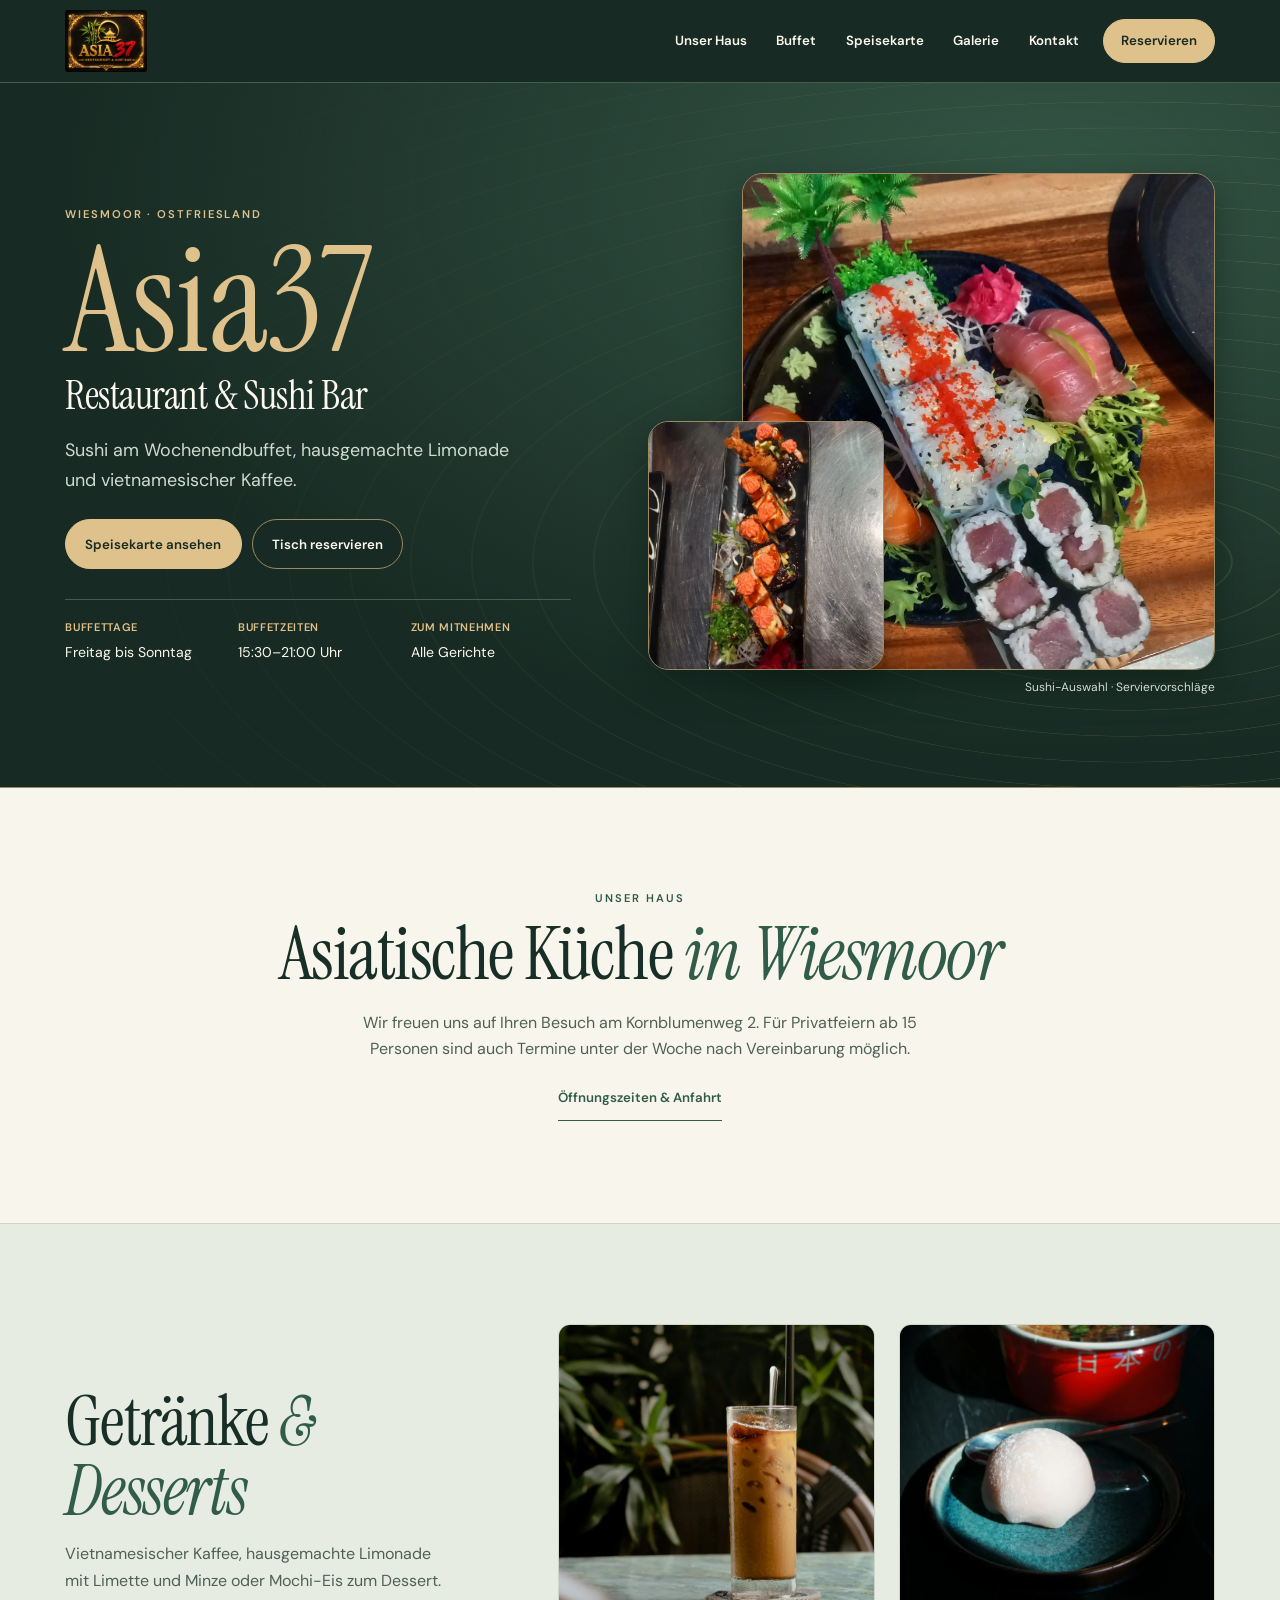
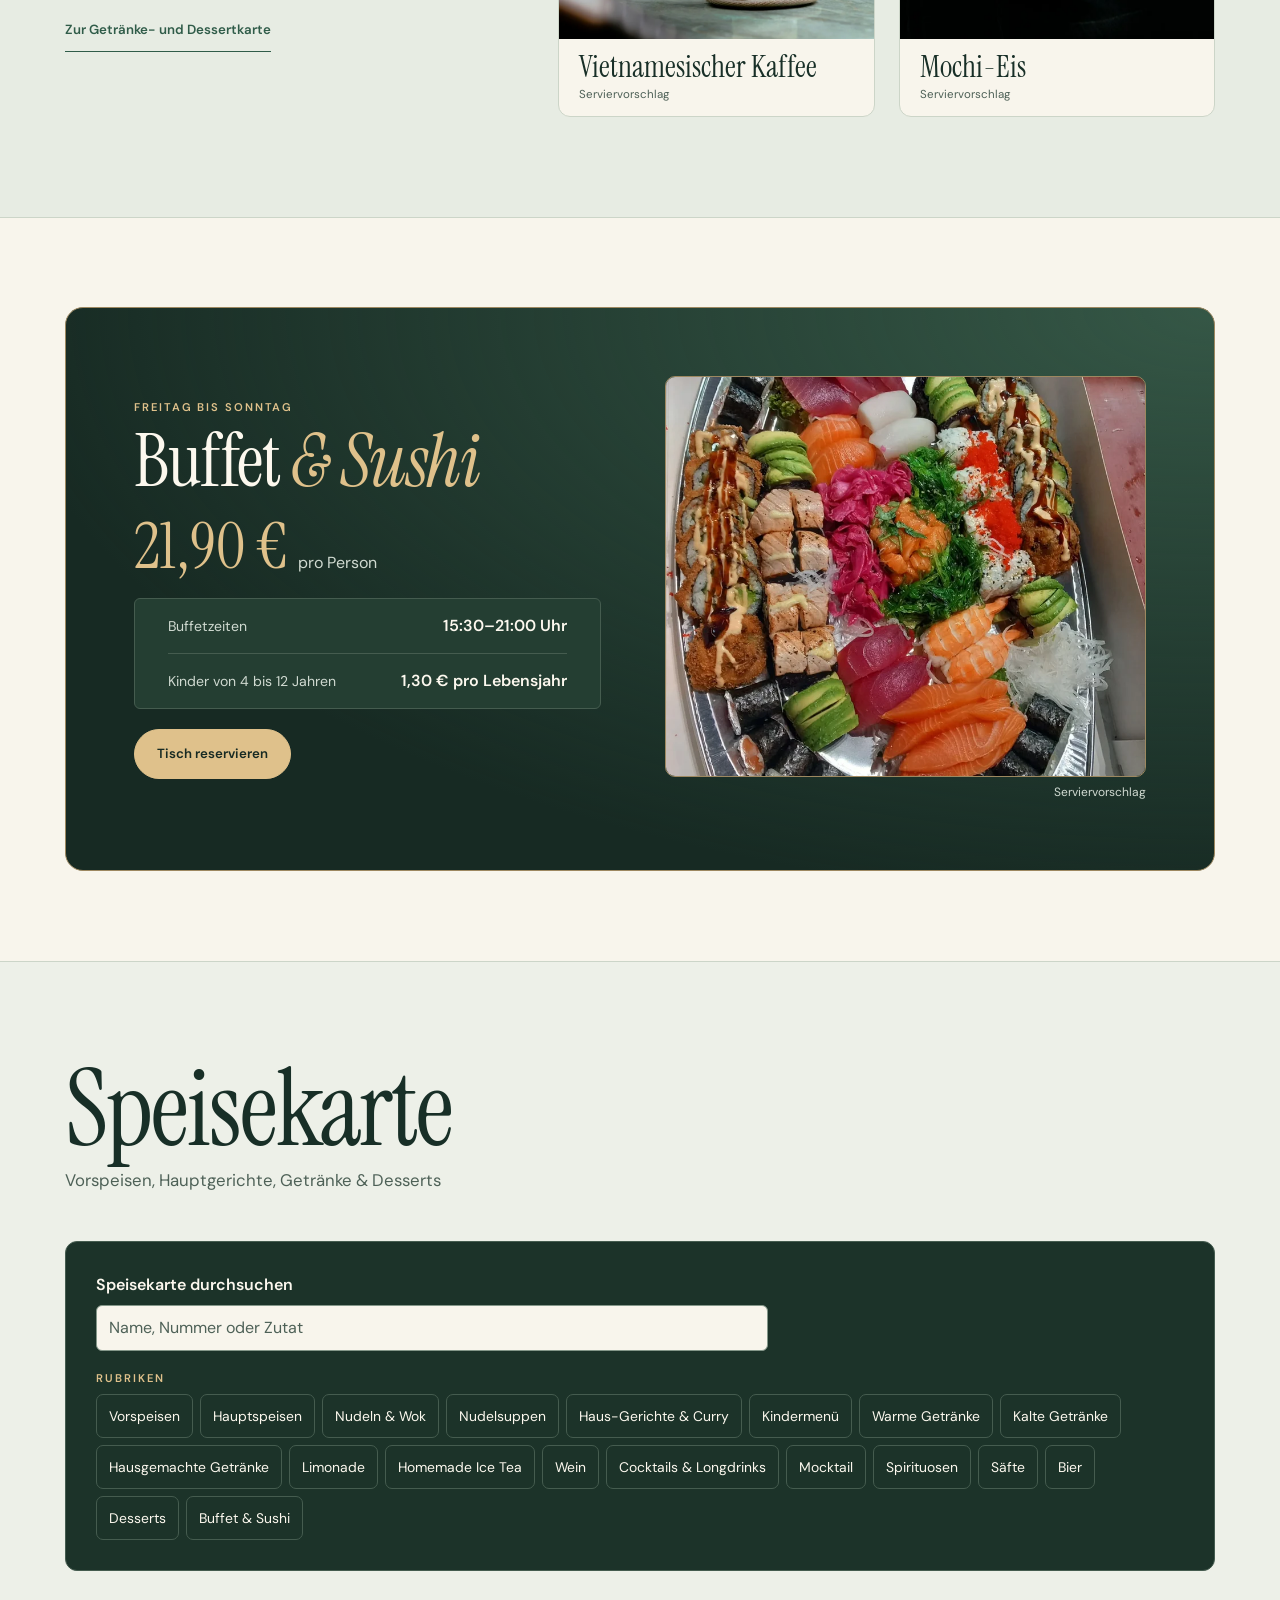
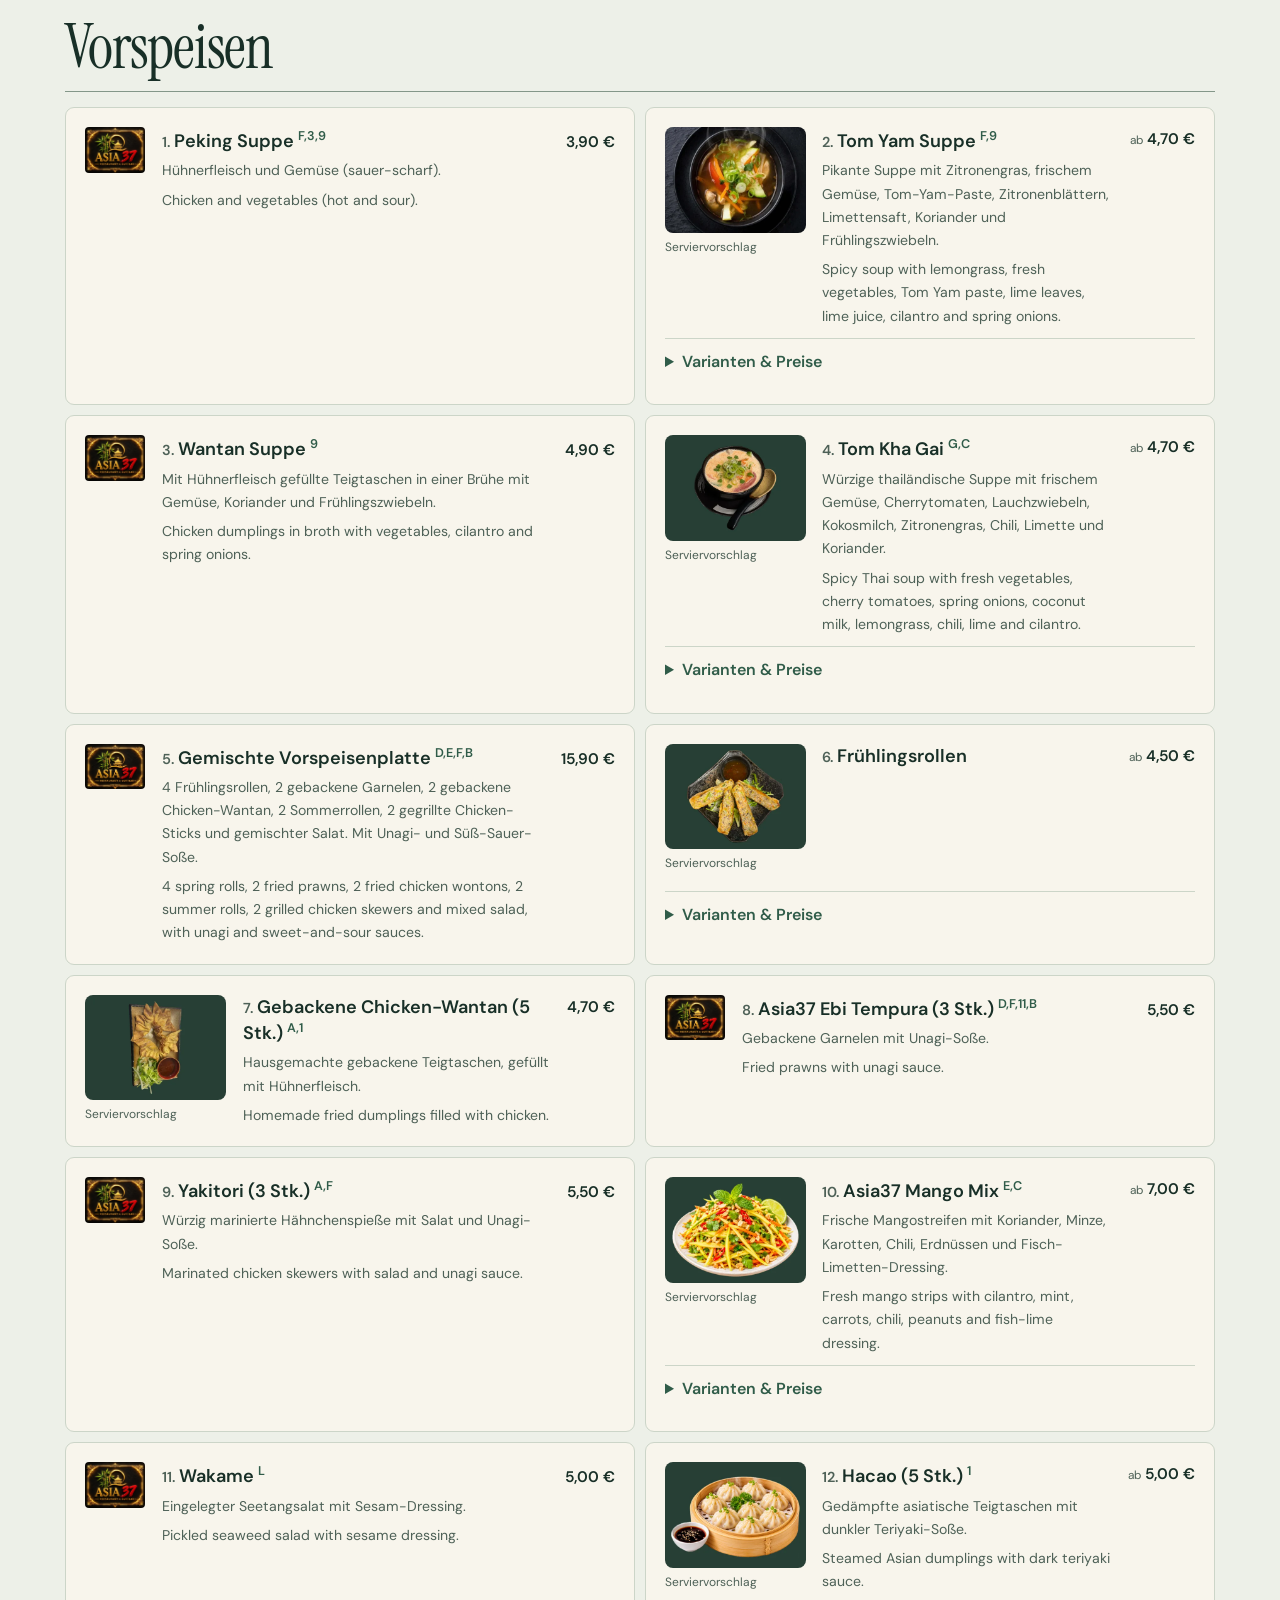
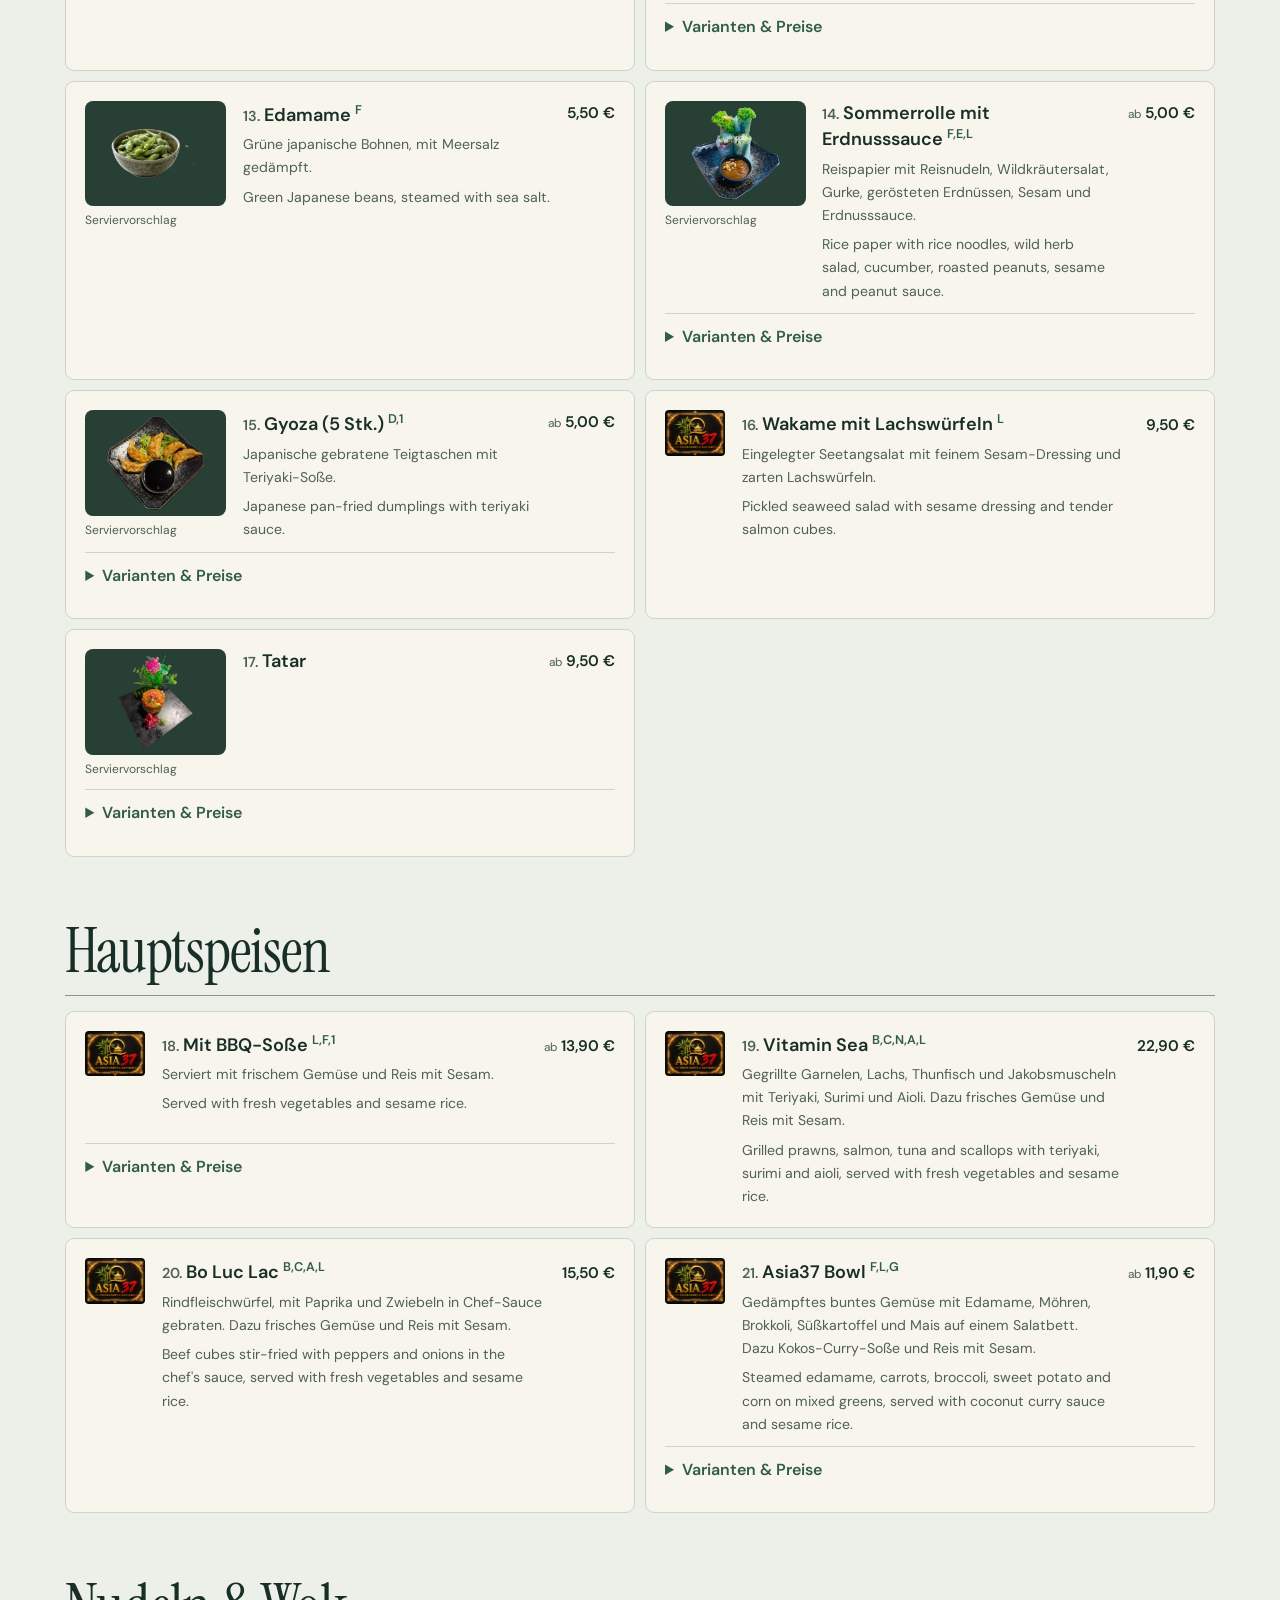
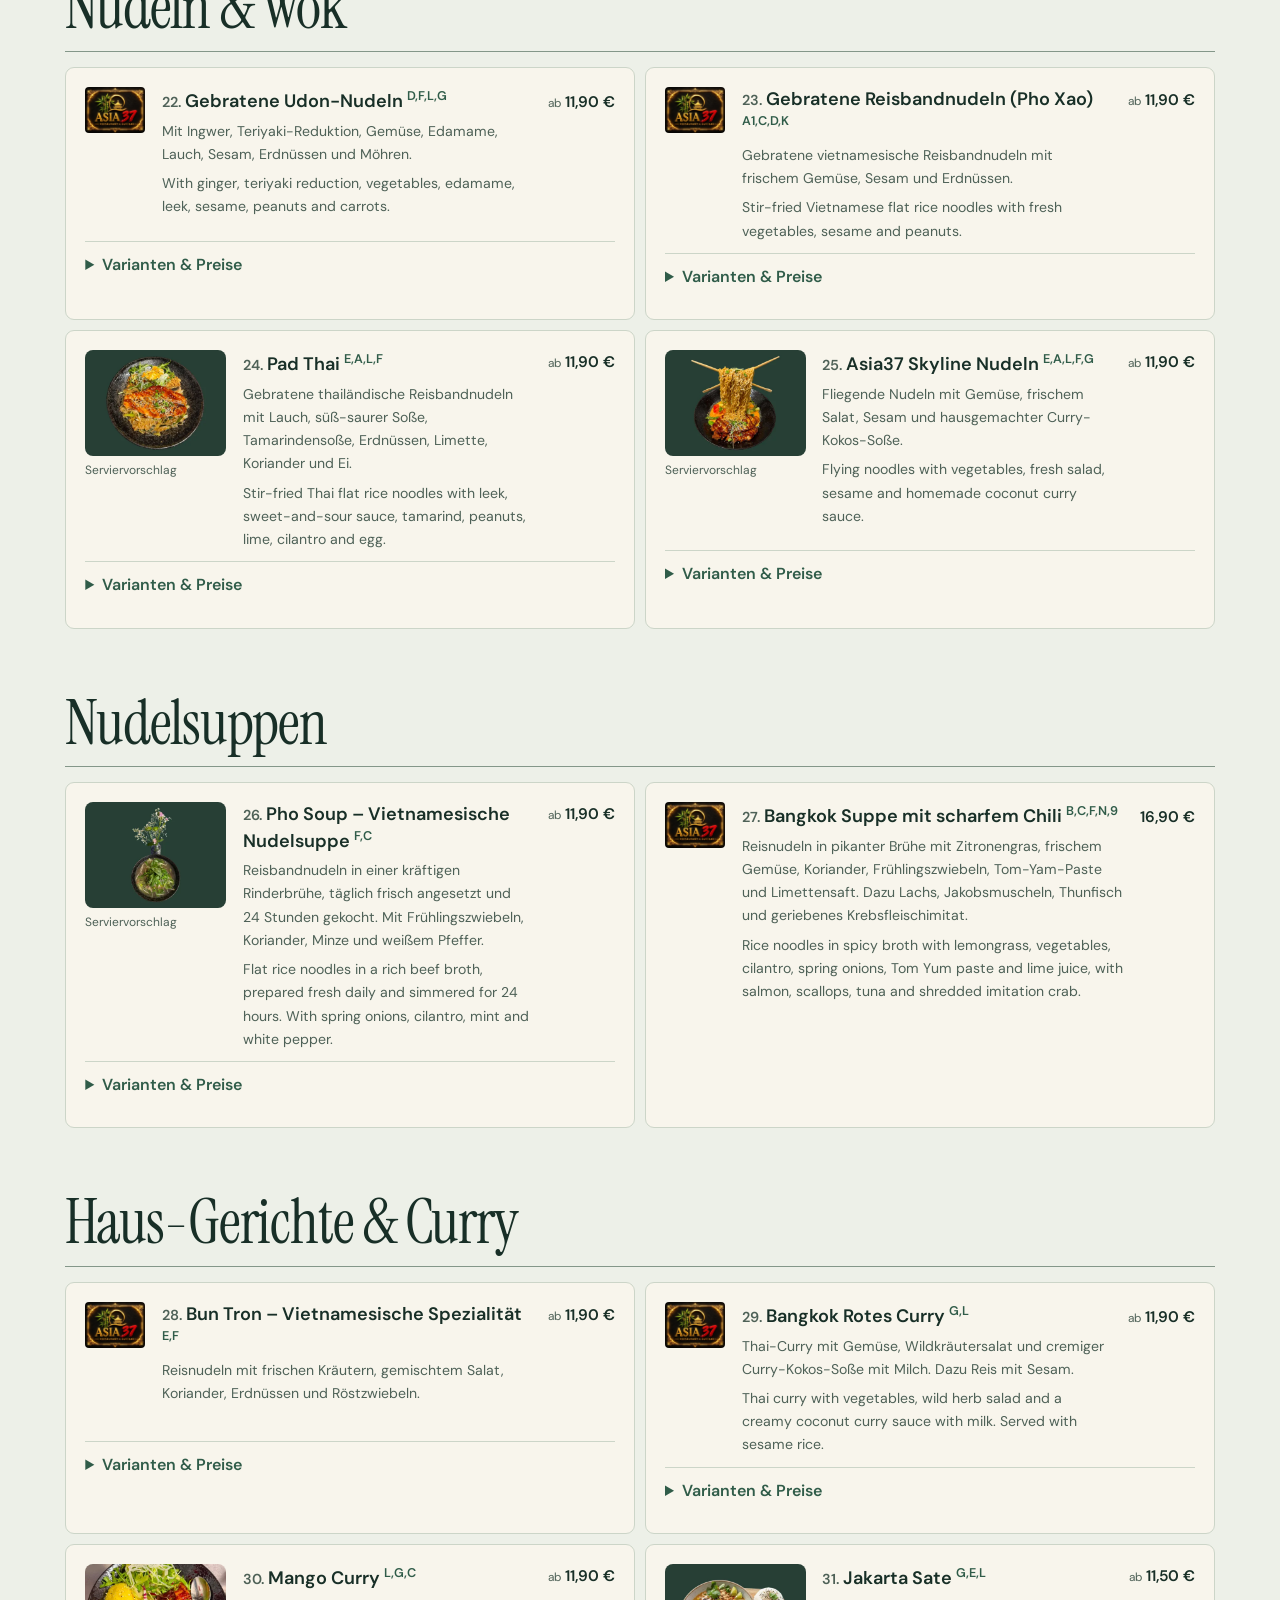
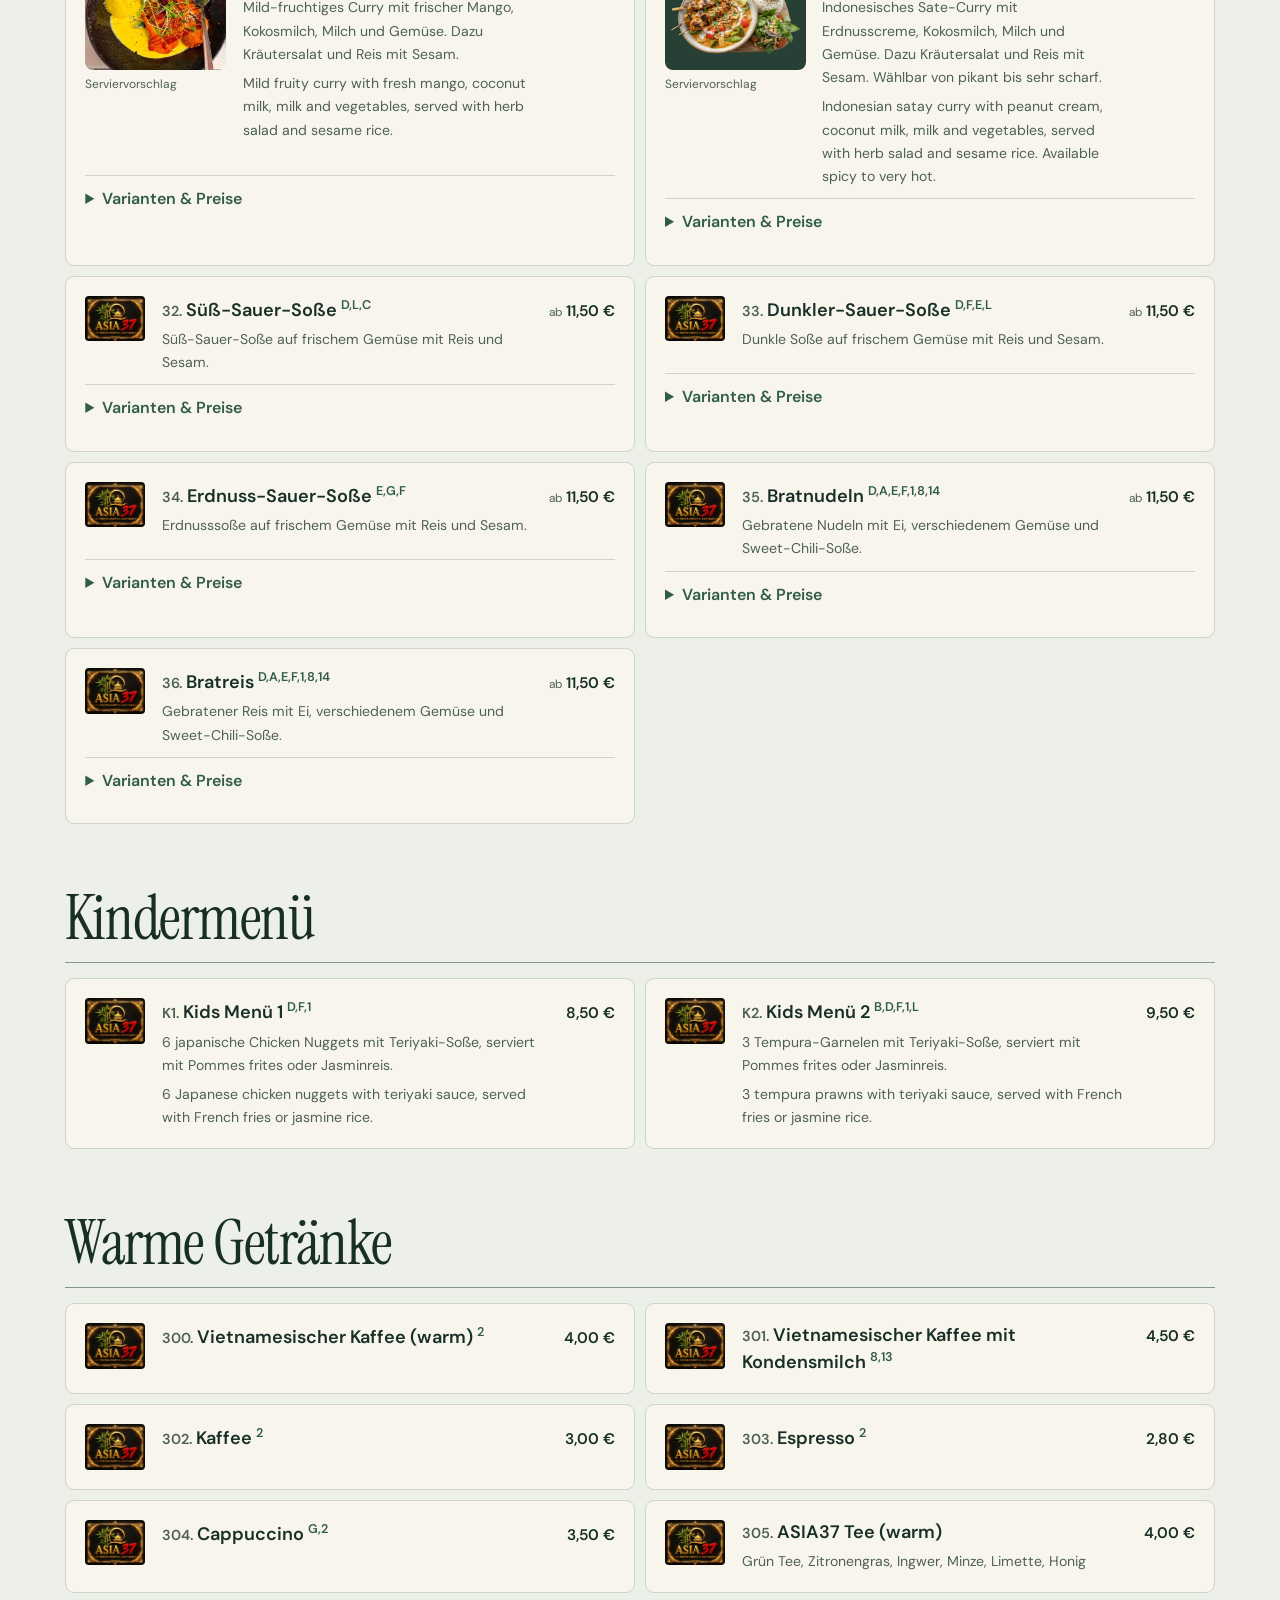
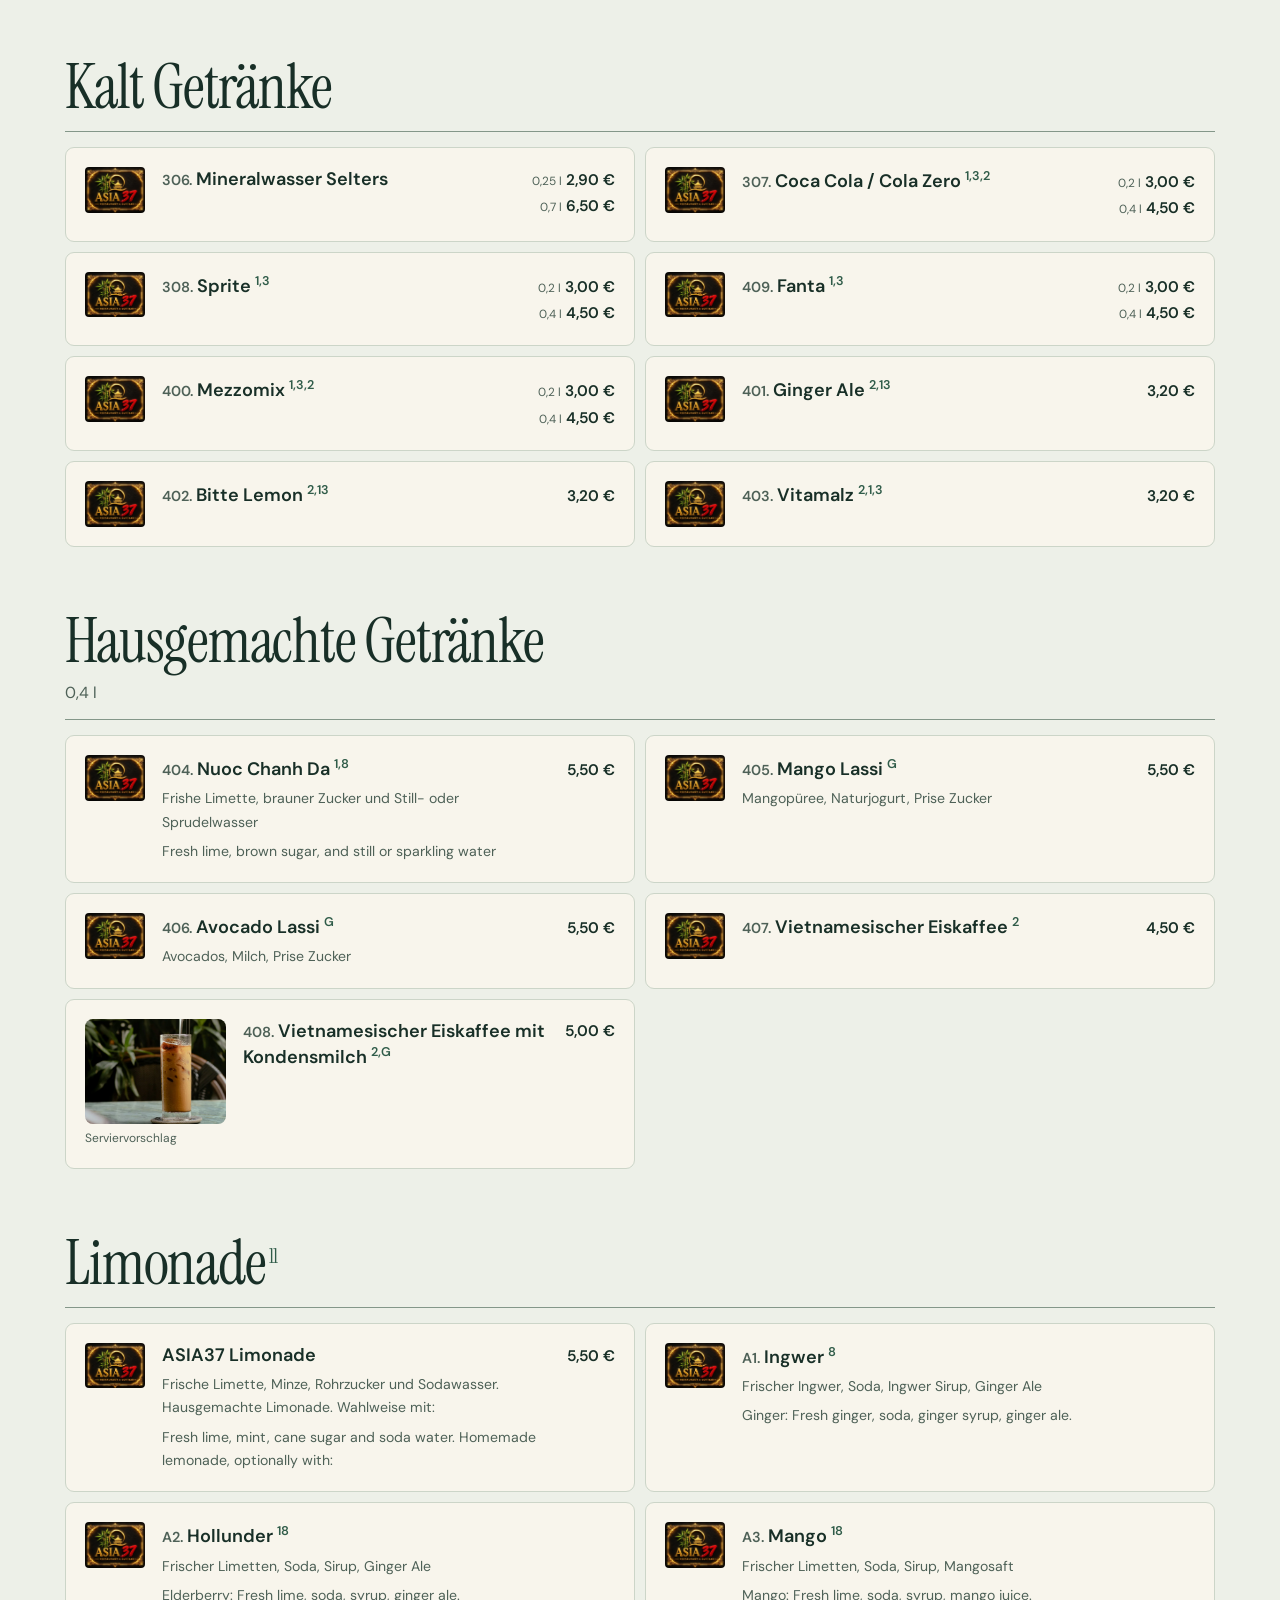
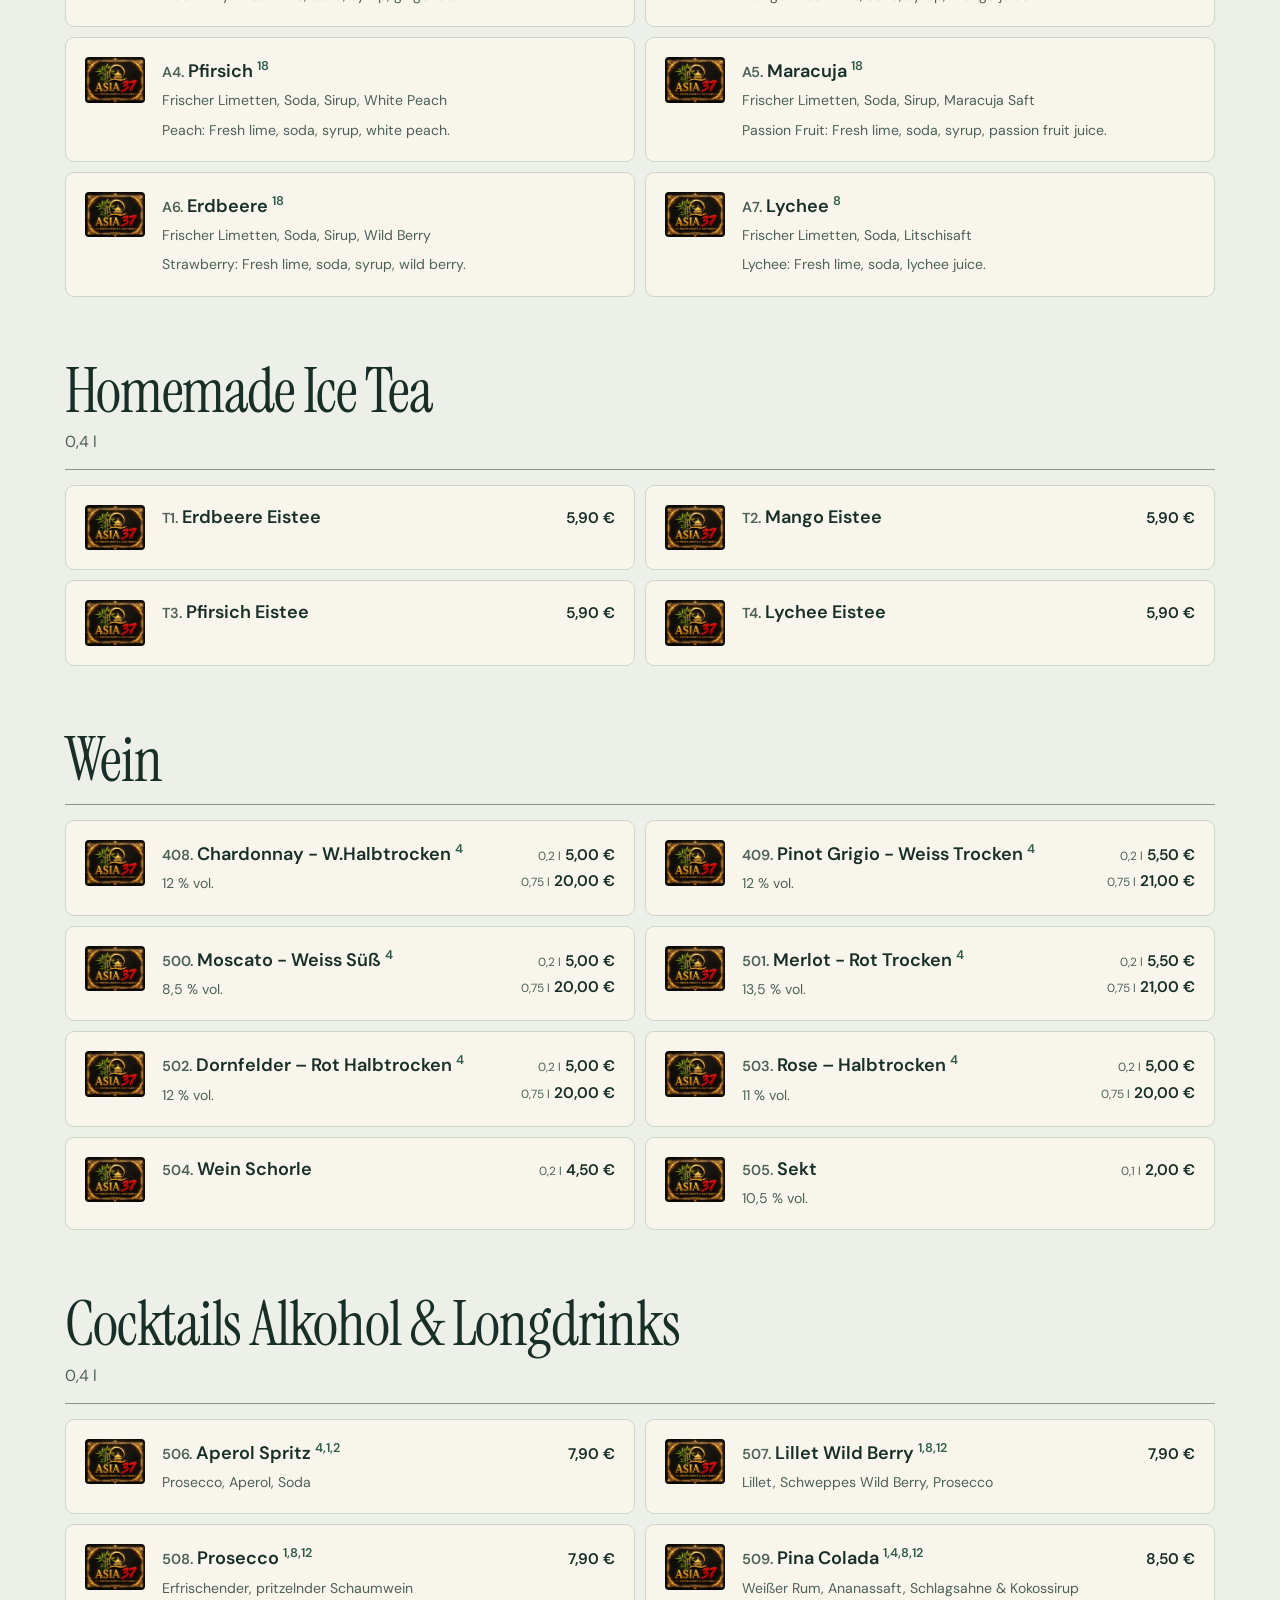
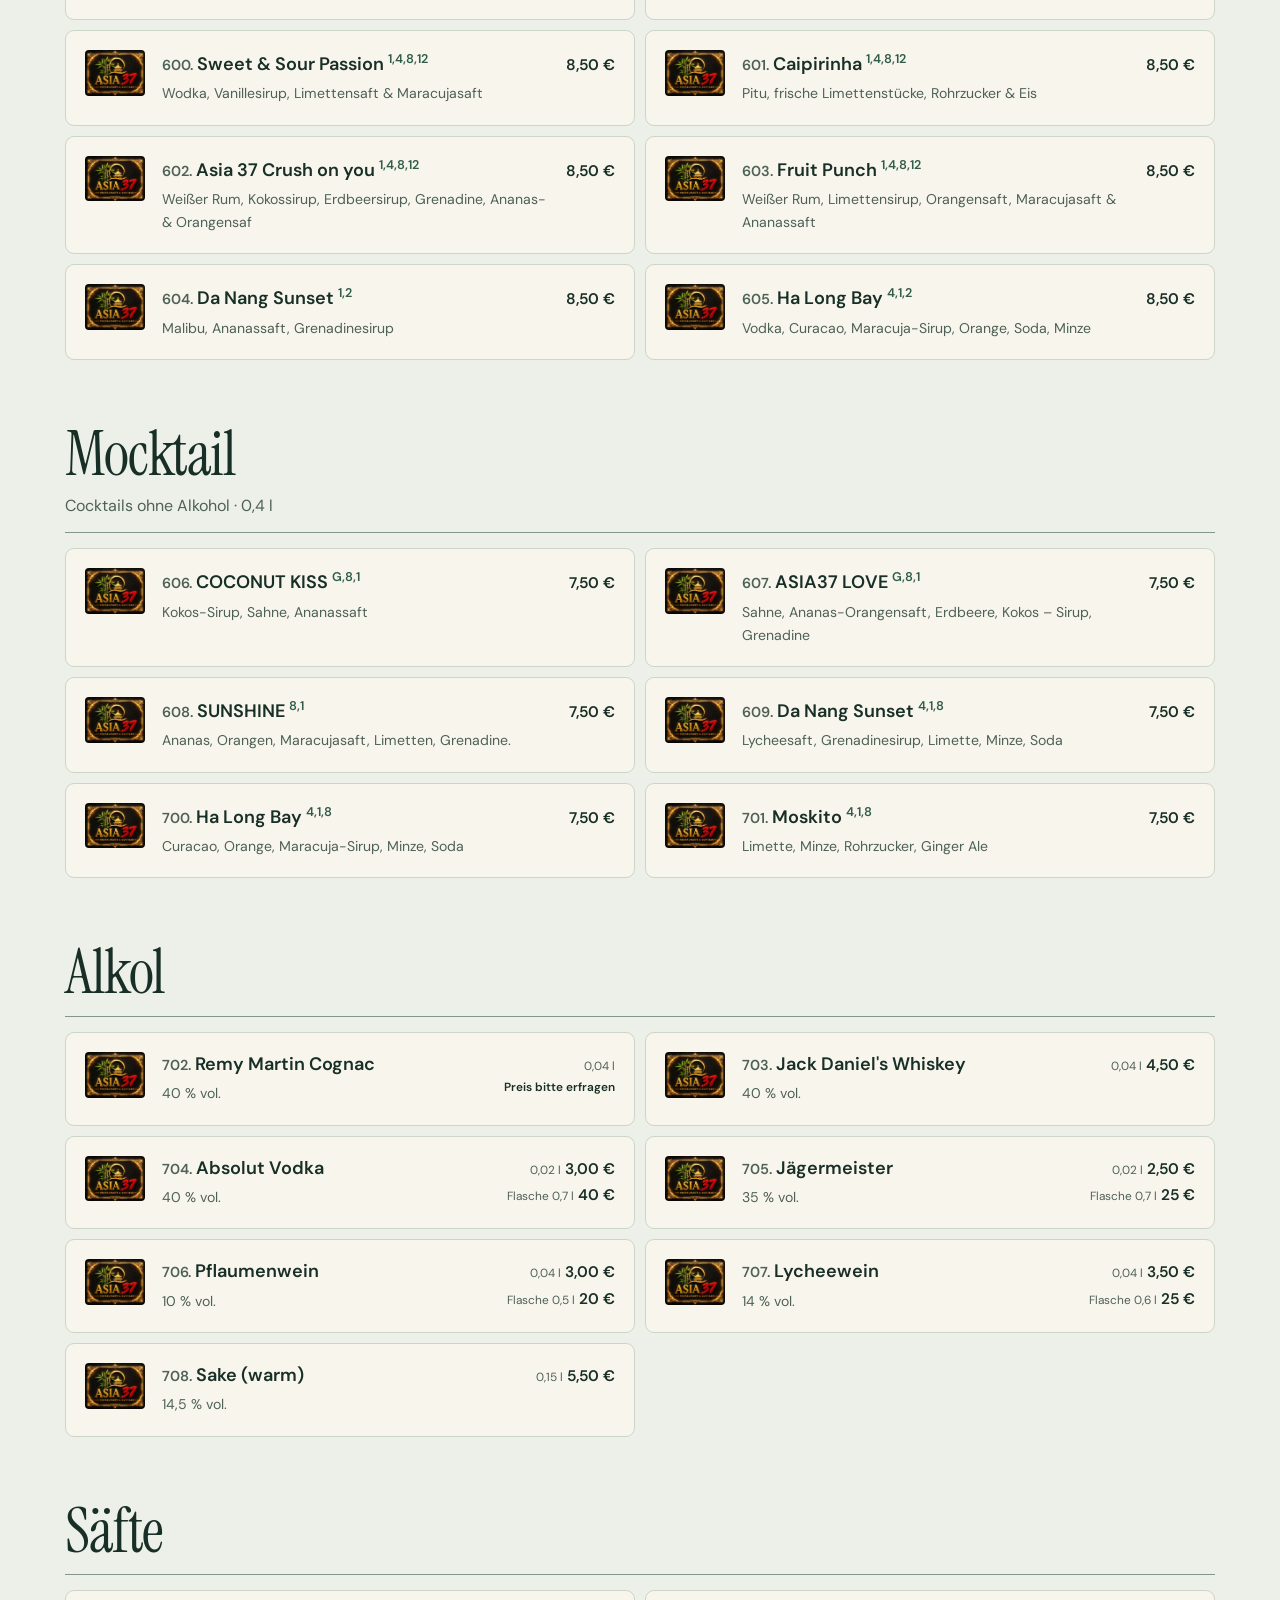
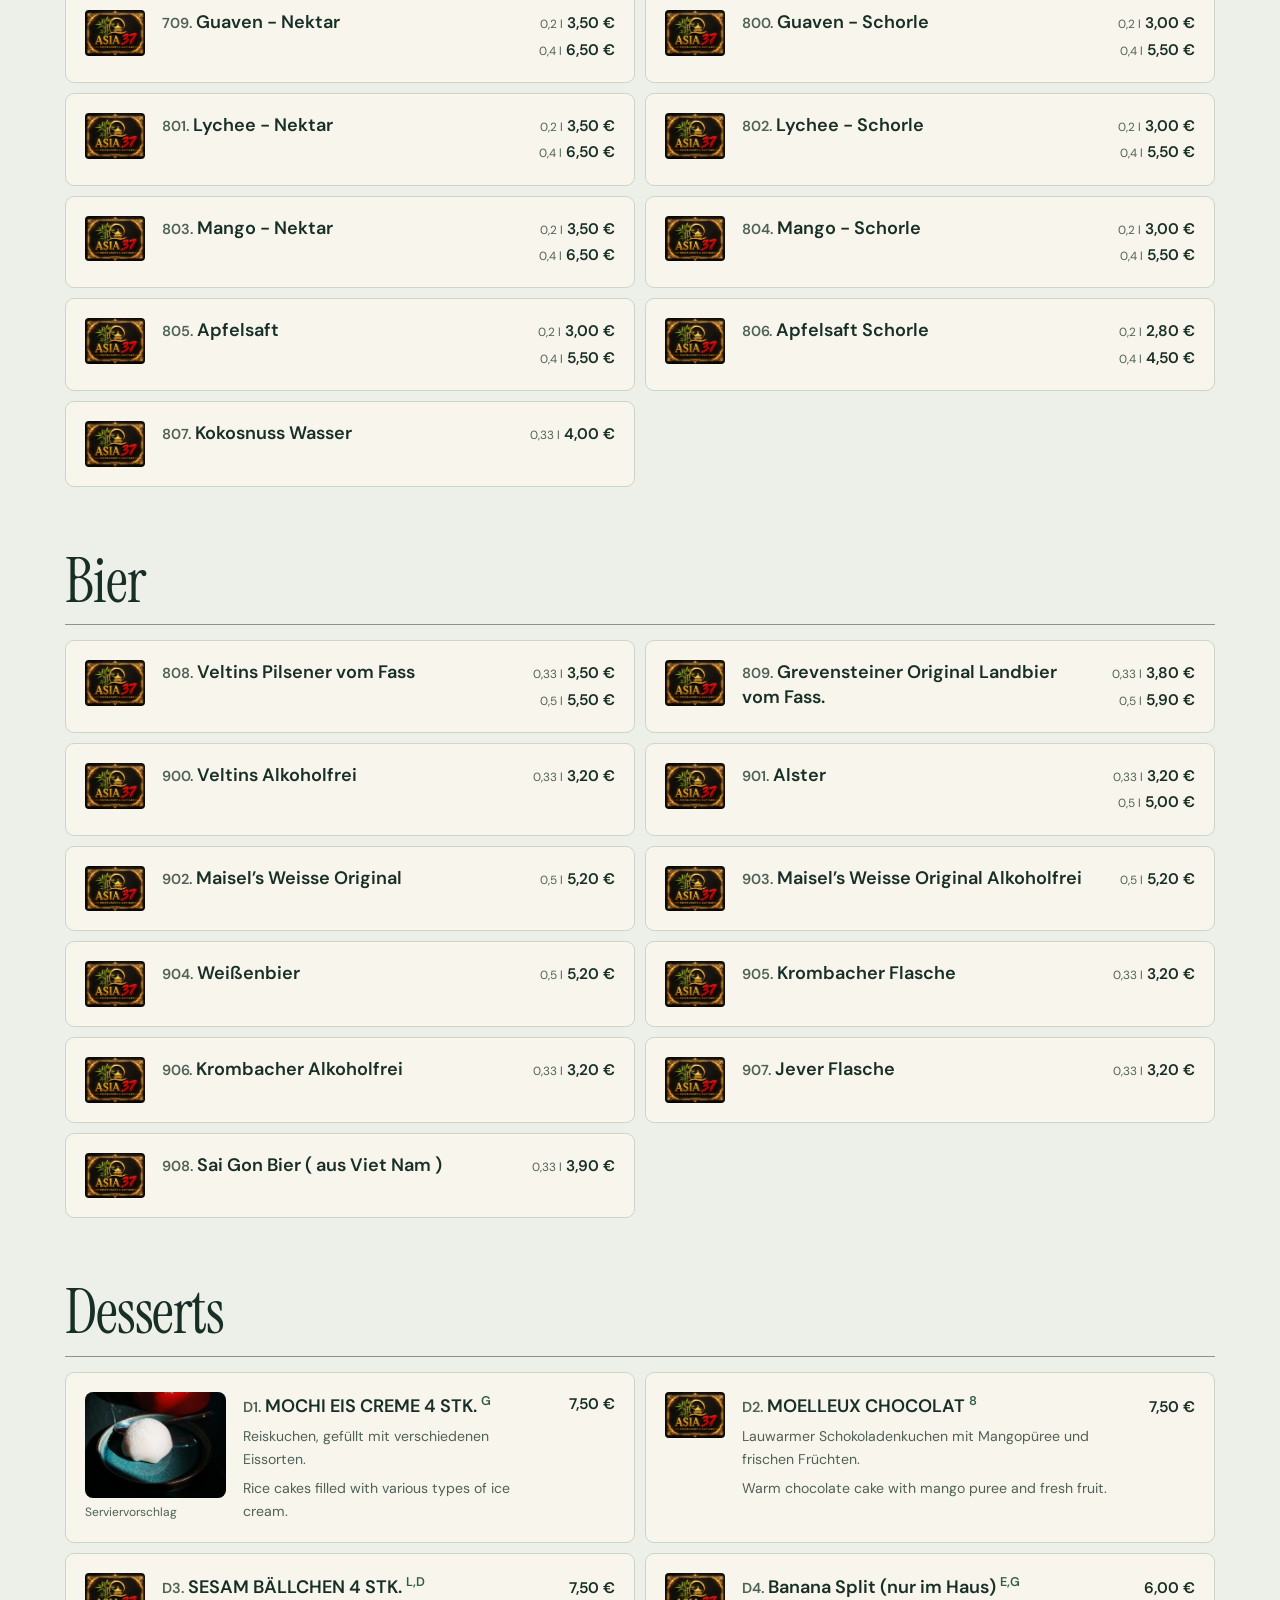
==== commit 89562eee: "Add the Asia37 PDF dishes, variants, and menu photos" ====
--- a/index.html
+++ b/index.html
@@ -4,7 +4,7 @@
   <meta charset="utf-8">
   <meta name="viewport" content="width=device-width, initial-scale=1">
   <title>Asia37 · Restaurant &amp; Sushi Bar in Wiesmoor</title>
-  <meta name="description" content="Asia37 Restaurant &amp; Sushi Bar in Wiesmoor. Entdecken Sie unser Wochenendbuffet, die Getränke- und Dessertkarte, Öffnungszeiten und Anfahrt.">
+  <meta name="description" content="Asia37 Restaurant &amp; Sushi Bar in Wiesmoor. Entdecken Sie unsere Speisekarte, das Wochenendbuffet, Öffnungszeiten und Anfahrt.">
   <meta property="og:type" content="website">
   <meta property="og:locale" content="de_DE">
   <meta property="og:title" content="Asia37 · Restaurant &amp; Sushi Bar in Wiesmoor">
@@ -72,7 +72,7 @@
         <div class="tasting-copy">
           <h2 id="tasting-title">Getränke <em>&amp; Desserts</em></h2>
           <p>Vietnamesischer Kaffee, hausgemachte Limonade mit Limette und Minze oder Mochi-Eis zum Dessert.</p>
-          <a class="text-link" href="#speisekarte">Zur Getränke- und Dessertkarte</a>
+          <a class="text-link" href="#warme-getraenke">Zur Getränke- und Dessertkarte</a>
         </div>
         <div class="tasting-gallery">
           <figure class="tasting-card">
@@ -108,7 +108,7 @@
       <div class="shell menu-layout">
         <div class="menu-heading">
           <h2 id="menu-title">Speisekarte</h2>
-          <p>Getränke &amp; Desserts</p>
+          <p>Vorspeisen, Hauptgerichte, Getränke &amp; Desserts</p>
         </div>
         <div class="menu-tools">
           <form class="menu-search" role="search" aria-label="Speisekarte" hidden>
@@ -122,6 +122,12 @@
           <nav class="menu-jump" aria-label="Rubriken der Speisekarte">
             <p class="eyebrow">Rubriken</p>
             <ul role="list">
+              <li><a href="#vorspeisen">Vorspeisen</a></li>
+              <li><a href="#hauptspeisen">Hauptspeisen</a></li>
+              <li><a href="#nudeln-wok">Nudeln &amp; Wok</a></li>
+              <li><a href="#nudelsuppen">Nudelsuppen</a></li>
+              <li><a href="#hausgerichte-curry">Haus-Gerichte &amp; Curry</a></li>
+              <li><a href="#kindermenue">Kindermenü</a></li>
               <li><a href="#warme-getraenke">Warme Getränke</a></li>
               <li><a href="#kalte-getraenke">Kalte Getränke</a></li>
               <li><a href="#hausgemacht">Hausgemachte Getränke</a></li>
@@ -142,7 +148,1570 @@
           <h3>Buffet &amp; Sushi</h3>
           <a class="text-link" href="#buffet">Buffetzeiten &amp; Preise ansehen</a>
         </div>
-        <article class="menu-content" aria-label="Getränke und Desserts">
+        <article class="menu-content" aria-label="Speisen, Getränke und Desserts">
+        <section class="menu-section" aria-labelledby="vorspeisen">
+          <div class="menu-section-heading">
+            <h2 id="vorspeisen">Vorspeisen</h2>
+          </div>
+          <ul class="menu-items" role="list">
+            <li class="menu-item">
+              <div>
+                <h3><span class="item-number">1.</span> Peking Suppe <sup>F,3,9</sup></h3>
+                <p>Hühnerfleisch und Gemüse (sauer-scharf).</p>
+                <p lang="en">Chicken and vegetables (hot and sour).</p>
+              </div>
+              <div class="item-prices">
+                <span>3,90&nbsp;€</span>
+              </div>
+            </li>
+            <li class="menu-item menu-item--illustrated">
+              <div>
+                <h3><span class="item-number">2.</span> Tom Yam Suppe <sup>F,9</sup></h3>
+                <p>Pikante Suppe mit Zitronengras, frischem Gemüse, Tom-Yam-Paste, Zitronenblättern, Limettensaft, Koriander und Frühlingszwiebeln.</p>
+                <p lang="en">Spicy soup with lemongrass, fresh vegetables, Tom Yam paste, lime leaves, lime juice, cilantro and spring onions.</p>
+              </div>
+              <div class="item-prices">
+                <span><small>ab</small> 4,70&nbsp;€</span>
+              </div>
+              <figure class="menu-photo">
+                <img src="assets/menu/tom-yam.webp" width="448" height="336" alt="Tom-Yam-Suppe mit frischem Gemüse" loading="lazy">
+                <figcaption>Serviervorschlag</figcaption>
+              </figure>
+              <details class="menu-variants">
+                <summary>Varianten &amp; Preise</summary>
+                <dl>
+                  <div>
+                    <dt>A. Tofu <sup>F</sup>
+                    </dt>
+                    <dd>4,70&nbsp;€</dd>
+                  </div>
+                  <div>
+                    <dt>B. Hühnerfleisch <sup>D</sup>
+                      <p lang="en">Chicken</p>
+                    </dt>
+                    <dd>4,90&nbsp;€</dd>
+                  </div>
+                  <div>
+                    <dt>C. Garnelen <sup>B</sup>
+                      <p lang="en">Shrimp</p>
+                    </dt>
+                    <dd>5,50&nbsp;€</dd>
+                  </div>
+                  <div>
+                    <dt>D. Lachs <sup>C</sup>
+                      <p lang="en">Salmon</p>
+                    </dt>
+                    <dd>5,50&nbsp;€</dd>
+                  </div>
+                </dl>
+              </details>
+            </li>
+            <li class="menu-item">
+              <div>
+                <h3><span class="item-number">3.</span> Wantan Suppe <sup>9</sup></h3>
+                <p>Mit Hühnerfleisch gefüllte Teigtaschen in einer Brühe mit Gemüse, Koriander und Frühlingszwiebeln.</p>
+                <p lang="en">Chicken dumplings in broth with vegetables, cilantro and spring onions.</p>
+              </div>
+              <div class="item-prices">
+                <span>4,90&nbsp;€</span>
+              </div>
+            </li>
+            <li class="menu-item menu-item--illustrated">
+              <div>
+                <h3><span class="item-number">4.</span> Tom Kha Gai <sup>G,C</sup></h3>
+                <p>Würzige thailändische Suppe mit frischem Gemüse, Cherrytomaten, Lauchzwiebeln, Kokosmilch, Zitronengras, Chili, Limette und Koriander.</p>
+                <p lang="en">Spicy Thai soup with fresh vegetables, cherry tomatoes, spring onions, coconut milk, lemongrass, chili, lime and cilantro.</p>
+              </div>
+              <div class="item-prices">
+                <span><small>ab</small> 4,70&nbsp;€</span>
+              </div>
+              <figure class="menu-photo">
+                <img src="assets/menu/tom-kha-gai.webp" width="448" height="336" alt="Schale mit thailändischer Kokossuppe" loading="lazy">
+                <figcaption>Serviervorschlag</figcaption>
+              </figure>
+              <details class="menu-variants">
+                <summary>Varianten &amp; Preise</summary>
+                <dl>
+                  <div>
+                    <dt>A. Tofu <sup>F</sup>
+                    </dt>
+                    <dd>4,70&nbsp;€</dd>
+                  </div>
+                  <div>
+                    <dt>B. Hühnerfleisch
+                      <p lang="en">Chicken</p>
+                    </dt>
+                    <dd>4,90&nbsp;€</dd>
+                  </div>
+                  <div>
+                    <dt>C. Garnelen <sup>B</sup>
+                      <p lang="en">Shrimp</p>
+                    </dt>
+                    <dd>5,50&nbsp;€</dd>
+                  </div>
+                </dl>
+              </details>
+            </li>
+            <li class="menu-item">
+              <div>
+                <h3><span class="item-number">5.</span> Gemischte Vorspeisenplatte <sup>D,E,F,B</sup></h3>
+                <p>4 Frühlingsrollen, 2 gebackene Garnelen, 2 gebackene Chicken-Wantan, 2 Sommerrollen, 2 gegrillte Chicken-Sticks und gemischter Salat. Mit Unagi- und Süß-Sauer-Soße.</p>
+                <p lang="en">4 spring rolls, 2 fried prawns, 2 fried chicken wontons, 2 summer rolls, 2 grilled chicken skewers and mixed salad, with unagi and sweet-and-sour sauces.</p>
+              </div>
+              <div class="item-prices">
+                <span>15,90&nbsp;€</span>
+              </div>
+            </li>
+            <li class="menu-item menu-item--illustrated">
+              <div>
+                <h3><span class="item-number">6.</span> Frühlingsrollen</h3>
+              </div>
+              <div class="item-prices">
+                <span><small>ab</small> 4,50&nbsp;€</span>
+              </div>
+              <figure class="menu-photo">
+                <img src="assets/menu/fruehlingsrollen.webp" width="448" height="336" alt="Frühlingsrollen mit Dip" loading="lazy">
+                <figcaption>Serviervorschlag</figcaption>
+              </figure>
+              <details class="menu-variants">
+                <summary>Varianten &amp; Preise</summary>
+                <dl>
+                  <div>
+                    <dt>A. Vegetarische Frühlingsrolle (8 Stk.) <sup>D,14</sup>
+                      <p>Mit Gemüse.</p>
+                      <p lang="en">With vegetables.</p>
+                    </dt>
+                    <dd>4,50&nbsp;€</dd>
+                  </div>
+                  <div>
+                    <dt>B. Hausgemachte Frühlingsrolle (2 Stk.) <sup>A,C,1</sup>
+                      <p>Knusprig gebratene Reispapierrollen mit Hühnerfleisch, Shiitake, frischem Gemüse und Glasnudeln. Mit Süß-Sauer-Soße.</p>
+                      <p lang="en">Crispy rice paper rolls with chicken, shiitake, fresh vegetables and glass noodles, served with sweet-and-sour sauce.</p>
+                    </dt>
+                    <dd>5,50&nbsp;€</dd>
+                  </div>
+                </dl>
+              </details>
+            </li>
+            <li class="menu-item menu-item--illustrated">
+              <div>
+                <h3><span class="item-number">7.</span> Gebackene Chicken-Wantan (5 Stk.) <sup>A,1</sup></h3>
+                <p>Hausgemachte gebackene Teigtaschen, gefüllt mit Hühnerfleisch.</p>
+                <p lang="en">Homemade fried dumplings filled with chicken.</p>
+              </div>
+              <div class="item-prices">
+                <span>4,70&nbsp;€</span>
+              </div>
+              <figure class="menu-photo">
+                <img src="assets/menu/chicken-wantan.webp" width="448" height="336" alt="Gebackene Wantan mit Dip" loading="lazy">
+                <figcaption>Serviervorschlag</figcaption>
+              </figure>
+            </li>
+            <li class="menu-item">
+              <div>
+                <h3><span class="item-number">8.</span> Asia37 Ebi Tempura (3 Stk.) <sup>D,F,11,B</sup></h3>
+                <p>Gebackene Garnelen mit Unagi-Soße.</p>
+                <p lang="en">Fried prawns with unagi sauce.</p>
+              </div>
+              <div class="item-prices">
+                <span>5,50&nbsp;€</span>
+              </div>
+            </li>
+            <li class="menu-item">
+              <div>
+                <h3><span class="item-number">9.</span> Yakitori (3 Stk.) <sup>A,F</sup></h3>
+                <p>Würzig marinierte Hähnchenspieße mit Salat und Unagi-Soße.</p>
+                <p lang="en">Marinated chicken skewers with salad and unagi sauce.</p>
+              </div>
+              <div class="item-prices">
+                <span>5,50&nbsp;€</span>
+              </div>
+            </li>
+            <li class="menu-item menu-item--illustrated">
+              <div>
+                <h3><span class="item-number">10.</span> Asia37 Mango Mix <sup>E,C</sup></h3>
+                <p>Frische Mangostreifen mit Koriander, Minze, Karotten, Chili, Erdnüssen und Fisch-Limetten-Dressing.</p>
+                <p lang="en">Fresh mango strips with cilantro, mint, carrots, chili, peanuts and fish-lime dressing.</p>
+              </div>
+              <div class="item-prices">
+                <span><small>ab</small> 7,00&nbsp;€</span>
+              </div>
+              <figure class="menu-photo">
+                <img src="assets/menu/mango-mix.webp" width="448" height="336" alt="Mangostreifen mit Gemüse und Kräutern" loading="lazy">
+                <figcaption>Serviervorschlag</figcaption>
+              </figure>
+              <details class="menu-variants">
+                <summary>Varianten &amp; Preise</summary>
+                <dl>
+                  <div>
+                    <dt>A. Tofu <sup>F</sup>
+                    </dt>
+                    <dd>7,00&nbsp;€</dd>
+                  </div>
+                  <div>
+                    <dt>B. Hühnerfleisch
+                      <p lang="en">Chicken</p>
+                    </dt>
+                    <dd>7,90&nbsp;€</dd>
+                  </div>
+                  <div>
+                    <dt>C. Garnelen <sup>D,E,L,B</sup>
+                      <p lang="en">Shrimp</p>
+                    </dt>
+                    <dd>8,50&nbsp;€</dd>
+                  </div>
+                </dl>
+              </details>
+            </li>
+            <li class="menu-item">
+              <div>
+                <h3><span class="item-number">11.</span> Wakame <sup>L</sup></h3>
+                <p>Eingelegter Seetangsalat mit Sesam-Dressing.</p>
+                <p lang="en">Pickled seaweed salad with sesame dressing.</p>
+              </div>
+              <div class="item-prices">
+                <span>5,00&nbsp;€</span>
+              </div>
+            </li>
+            <li class="menu-item menu-item--illustrated">
+              <div>
+                <h3><span class="item-number">12.</span> Hacao (5 Stk.) <sup>1</sup></h3>
+                <p>Gedämpfte asiatische Teigtaschen mit dunkler Teriyaki-Soße.</p>
+                <p lang="en">Steamed Asian dumplings with dark teriyaki sauce.</p>
+              </div>
+              <div class="item-prices">
+                <span><small>ab</small> 5,00&nbsp;€</span>
+              </div>
+              <figure class="menu-photo">
+                <img src="assets/menu/hacao.webp" width="448" height="336" alt="Gedämpfte Teigtaschen im Bambuskorb" loading="lazy">
+                <figcaption>Serviervorschlag</figcaption>
+              </figure>
+              <details class="menu-variants">
+                <summary>Varianten &amp; Preise</summary>
+                <dl>
+                  <div>
+                    <dt>A. Gemüse
+                      <p lang="en">Vegetables</p>
+                    </dt>
+                    <dd>5,00&nbsp;€</dd>
+                  </div>
+                  <div>
+                    <dt>B. Garnelen <sup>B</sup>
+                      <p lang="en">Shrimp</p>
+                    </dt>
+                    <dd>6,00&nbsp;€</dd>
+                  </div>
+                </dl>
+              </details>
+            </li>
+            <li class="menu-item menu-item--illustrated">
+              <div>
+                <h3><span class="item-number">13.</span> Edamame <sup>F</sup></h3>
+                <p>Grüne japanische Bohnen, mit Meersalz gedämpft.</p>
+                <p lang="en">Green Japanese beans, steamed with sea salt.</p>
+              </div>
+              <div class="item-prices">
+                <span>5,50&nbsp;€</span>
+              </div>
+              <figure class="menu-photo">
+                <img src="assets/menu/edamame.webp" width="448" height="336" alt="Edamame in einer Schale" loading="lazy">
+                <figcaption>Serviervorschlag</figcaption>
+              </figure>
+            </li>
+            <li class="menu-item menu-item--illustrated">
+              <div>
+                <h3><span class="item-number">14.</span> Sommerrolle mit Erdnusssauce <sup>F,E,L</sup></h3>
+                <p>Reispapier mit Reisnudeln, Wildkräutersalat, Gurke, gerösteten Erdnüssen, Sesam und Erdnusssauce.</p>
+                <p lang="en">Rice paper with rice noodles, wild herb salad, cucumber, roasted peanuts, sesame and peanut sauce.</p>
+              </div>
+              <div class="item-prices">
+                <span><small>ab</small> 5,00&nbsp;€</span>
+              </div>
+              <figure class="menu-photo">
+                <img src="assets/menu/sommerrolle.webp" width="448" height="336" alt="Sommerrollen mit Erdnusssauce" loading="lazy">
+                <figcaption>Serviervorschlag</figcaption>
+              </figure>
+              <details class="menu-variants">
+                <summary>Varianten &amp; Preise</summary>
+                <dl>
+                  <div>
+                    <dt>A. Gebackene Tofu-Stücke <sup>F,D</sup>
+                      <p lang="en">Fried tofu</p>
+                    </dt>
+                    <dd>5,00&nbsp;€</dd>
+                  </div>
+                  <div>
+                    <dt>B. Gegrilltes Hühnerfilet
+                      <p lang="en">Grilled chicken</p>
+                    </dt>
+                    <dd>5,90&nbsp;€</dd>
+                  </div>
+                  <div>
+                    <dt>C. Blanchierte Großgarnelen <sup>B</sup>
+                      <p lang="en">Blanched prawns</p>
+                    </dt>
+                    <dd>6,50&nbsp;€</dd>
+                  </div>
+                  <div>
+                    <dt>D. Gegrillter Lachs <sup>C</sup>
+                      <p lang="en">Grilled salmon</p>
+                    </dt>
+                    <dd>6,50&nbsp;€</dd>
+                  </div>
+                </dl>
+              </details>
+            </li>
+            <li class="menu-item menu-item--illustrated">
+              <div>
+                <h3><span class="item-number">15.</span> Gyoza (5 Stk.) <sup>D,1</sup></h3>
+                <p>Japanische gebratene Teigtaschen mit Teriyaki-Soße.</p>
+                <p lang="en">Japanese pan-fried dumplings with teriyaki sauce.</p>
+              </div>
+              <div class="item-prices">
+                <span><small>ab</small> 5,00&nbsp;€</span>
+              </div>
+              <figure class="menu-photo">
+                <img src="assets/menu/gyoza.webp" width="448" height="336" alt="Gebratene Gyoza und Dip" loading="lazy">
+                <figcaption>Serviervorschlag</figcaption>
+              </figure>
+              <details class="menu-variants">
+                <summary>Varianten &amp; Preise</summary>
+                <dl>
+                  <div>
+                    <dt>A. Gemüse
+                      <p lang="en">Vegetables</p>
+                    </dt>
+                    <dd>5,00&nbsp;€</dd>
+                  </div>
+                  <div>
+                    <dt>B. Hühnerfleisch
+                      <p lang="en">Chicken</p>
+                    </dt>
+                    <dd>5,90&nbsp;€</dd>
+                  </div>
+                </dl>
+              </details>
+            </li>
+            <li class="menu-item">
+              <div>
+                <h3><span class="item-number">16.</span> Wakame mit Lachswürfeln <sup>L</sup></h3>
+                <p>Eingelegter Seetangsalat mit feinem Sesam-Dressing und zarten Lachswürfeln.</p>
+                <p lang="en">Pickled seaweed salad with sesame dressing and tender salmon cubes.</p>
+              </div>
+              <div class="item-prices">
+                <span>9,50&nbsp;€</span>
+              </div>
+            </li>
+            <li class="menu-item menu-item--illustrated">
+              <div>
+                <h3><span class="item-number">17.</span> Tatar</h3>
+              </div>
+              <div class="item-prices">
+                <span><small>ab</small> 9,50&nbsp;€</span>
+              </div>
+              <figure class="menu-photo">
+                <img src="assets/menu/tatar.webp" width="448" height="336" alt="Angerichtetes Lachs-Tatar" loading="lazy">
+                <figcaption>Serviervorschlag</figcaption>
+              </figure>
+              <details class="menu-variants">
+                <summary>Varianten &amp; Preise</summary>
+                <dl>
+                  <div>
+                    <dt>A. Lachs-Tatar <sup>C,L,F,G</sup>
+                      <p>Frisch geschnittener Lachs mit hausgemachter Guacamole, Schnittlauch, Koriander, Sesamöl, Kresse und Kaviarcreme.</p>
+                      <p lang="en">Fresh salmon with homemade guacamole, chives, cilantro, sesame oil, cress and caviar cream.</p>
+                    </dt>
+                    <dd>9,50&nbsp;€</dd>
+                  </div>
+                  <div>
+                    <dt>B. Tuna-Tatar <sup>C,L,F,G</sup>
+                      <p>Frisch geschnittener Thunfisch mit Guacamole, Schnittlauch, Koriander, Sesamöl, Kresse und Kaviarcreme.</p>
+                      <p lang="en">Fresh tuna with guacamole, chives, cilantro, sesame oil, cress and caviar cream.</p>
+                    </dt>
+                    <dd>10,50&nbsp;€</dd>
+                  </div>
+                </dl>
+              </details>
+            </li>
+          </ul>
+        </section>
+        <section class="menu-section" aria-labelledby="hauptspeisen">
+          <div class="menu-section-heading">
+            <h2 id="hauptspeisen">Hauptspeisen</h2>
+          </div>
+          <ul class="menu-items" role="list">
+            <li class="menu-item">
+              <div>
+                <h3><span class="item-number">18.</span> Mit BBQ-Soße <sup>L,F,1</sup></h3>
+                <p>Serviert mit frischem Gemüse und Reis mit Sesam.</p>
+                <p lang="en">Served with fresh vegetables and sesame rice.</p>
+              </div>
+              <div class="item-prices">
+                <span><small>ab</small> 13,90&nbsp;€</span>
+              </div>
+              <details class="menu-variants">
+                <summary>Varianten &amp; Preise</summary>
+                <dl>
+                  <div>
+                    <dt>A. Shabby Chick
+                      <p>Gegrilltes Hähnchenbrustfilet.</p>
+                      <p lang="en">Grilled chicken breast fillet.</p>
+                    </dt>
+                    <dd>13,90&nbsp;€</dd>
+                  </div>
+                  <div>
+                    <dt>B. Salmon Yaki <sup>C</sup>
+                      <p>Gegrillter Lachs.</p>
+                      <p lang="en">Grilled salmon.</p>
+                    </dt>
+                    <dd>17,90&nbsp;€</dd>
+                  </div>
+                  <div>
+                    <dt>C. Tuna Osaka <sup>C</sup>
+                      <p>Gegrillter Thunfisch.</p>
+                      <p lang="en">Grilled tuna.</p>
+                    </dt>
+                    <dd>18,90&nbsp;€</dd>
+                  </div>
+                  <div>
+                    <dt>D. Smoky Duck
+                      <p>Zart geräucherte und gegrillte Barbarie-Entenbrust.</p>
+                      <p lang="en">Smoked and grilled Barbary duck breast.</p>
+                    </dt>
+                    <dd>17,90&nbsp;€</dd>
+                  </div>
+                </dl>
+              </details>
+            </li>
+            <li class="menu-item">
+              <div>
+                <h3><span class="item-number">19.</span> Vitamin Sea <sup>B,C,N,A,L</sup></h3>
+                <p>Gegrillte Garnelen, Lachs, Thunfisch und Jakobsmuscheln mit Teriyaki, Surimi und Aioli. Dazu frisches Gemüse und Reis mit Sesam.</p>
+                <p lang="en">Grilled prawns, salmon, tuna and scallops with teriyaki, surimi and aioli, served with fresh vegetables and sesame rice.</p>
+              </div>
+              <div class="item-prices">
+                <span>22,90&nbsp;€</span>
+              </div>
+            </li>
+            <li class="menu-item">
+              <div>
+                <h3><span class="item-number">20.</span> Bo Luc Lac <sup>B,C,A,L</sup></h3>
+                <p>Rindfleischwürfel, mit Paprika und Zwiebeln in Chef-Sauce gebraten. Dazu frisches Gemüse und Reis mit Sesam.</p>
+                <p lang="en">Beef cubes stir-fried with peppers and onions in the chef&#x27;s sauce, served with fresh vegetables and sesame rice.</p>
+              </div>
+              <div class="item-prices">
+                <span>15,50&nbsp;€</span>
+              </div>
+            </li>
+            <li class="menu-item">
+              <div>
+                <h3><span class="item-number">21.</span> Asia37 Bowl <sup>F,L,G</sup></h3>
+                <p>Gedämpftes buntes Gemüse mit Edamame, Möhren, Brokkoli, Süßkartoffel und Mais auf einem Salatbett. Dazu Kokos-Curry-Soße und Reis mit Sesam.</p>
+                <p lang="en">Steamed edamame, carrots, broccoli, sweet potato and corn on mixed greens, served with coconut curry sauce and sesame rice.</p>
+              </div>
+              <div class="item-prices">
+                <span><small>ab</small> 11,90&nbsp;€</span>
+              </div>
+              <details class="menu-variants">
+                <summary>Varianten &amp; Preise</summary>
+                <dl>
+                  <div>
+                    <dt>A. Gebratener Tofu <sup>F</sup>
+                      <p lang="en">Fried tofu</p>
+                    </dt>
+                    <dd>11,90&nbsp;€</dd>
+                  </div>
+                  <div>
+                    <dt>B. Gegrillte Hähnchenbrust
+                      <p lang="en">Grilled chicken breast</p>
+                    </dt>
+                    <dd>13,90&nbsp;€</dd>
+                  </div>
+                  <div>
+                    <dt>C. Gebackene Black-Tiger-Garnele <sup>B,D</sup>
+                      <p lang="en">Fried black tiger prawn</p>
+                    </dt>
+                    <dd>15,90&nbsp;€</dd>
+                  </div>
+                  <div>
+                    <dt>D. Gegrillter Lachs <sup>C</sup>
+                      <p lang="en">Grilled salmon</p>
+                    </dt>
+                    <dd>17,90&nbsp;€</dd>
+                  </div>
+                </dl>
+              </details>
+            </li>
+          </ul>
+        </section>
+        <section class="menu-section" aria-labelledby="nudeln-wok">
+          <div class="menu-section-heading">
+            <h2 id="nudeln-wok">Nudeln &amp; Wok</h2>
+          </div>
+          <ul class="menu-items" role="list">
+            <li class="menu-item">
+              <div>
+                <h3><span class="item-number">22.</span> Gebratene Udon-Nudeln <sup>D,F,L,G</sup></h3>
+                <p>Mit Ingwer, Teriyaki-Reduktion, Gemüse, Edamame, Lauch, Sesam, Erdnüssen und Möhren.</p>
+                <p lang="en">With ginger, teriyaki reduction, vegetables, edamame, leek, sesame, peanuts and carrots.</p>
+              </div>
+              <div class="item-prices">
+                <span><small>ab</small> 11,90&nbsp;€</span>
+              </div>
+              <details class="menu-variants">
+                <summary>Varianten &amp; Preise</summary>
+                <dl>
+                  <div>
+                    <dt>A. Vegetarisch (Tofu) <sup>F</sup>
+                      <p lang="en">Tofu</p>
+                    </dt>
+                    <dd>11,90&nbsp;€</dd>
+                  </div>
+                  <div>
+                    <dt>B. Hühnerfleisch <sup>D</sup>
+                      <p lang="en">Chicken breast</p>
+                    </dt>
+                    <dd>12,50&nbsp;€</dd>
+                  </div>
+                  <div>
+                    <dt>C. Rindfleisch
+                      <p lang="en">Beef</p>
+                    </dt>
+                    <dd>14,90&nbsp;€</dd>
+                  </div>
+                  <div>
+                    <dt>D. Gegrillte Hähnchenbrust
+                      <p lang="en">Grilled chicken breast</p>
+                    </dt>
+                    <dd>13,90&nbsp;€</dd>
+                  </div>
+                  <div>
+                    <dt>E. Knusprige Hähnchenbrust <sup>D</sup>
+                      <p lang="en">Crispy chicken breast</p>
+                    </dt>
+                    <dd>13,90&nbsp;€</dd>
+                  </div>
+                  <div>
+                    <dt>F. Black-Tiger-Garnele <sup>B</sup>
+                      <p lang="en">Black tiger prawn</p>
+                    </dt>
+                    <dd>15,50&nbsp;€</dd>
+                  </div>
+                  <div>
+                    <dt>G. Gegrillter Lachs <sup>C</sup>
+                      <p lang="en">Grilled salmon</p>
+                    </dt>
+                    <dd>17,90&nbsp;€</dd>
+                  </div>
+                  <div>
+                    <dt>H. Gegrillter Thunfisch <sup>C</sup>
+                      <p lang="en">Grilled tuna</p>
+                    </dt>
+                    <dd>18,90&nbsp;€</dd>
+                  </div>
+                  <div>
+                    <dt>I. Barbarie-Ente
+                      <p lang="en">Barbary duck</p>
+                    </dt>
+                    <dd>17,90&nbsp;€</dd>
+                  </div>
+                  <div>
+                    <dt>J. Knusprige Ente
+                      <p lang="en">Crispy duck</p>
+                    </dt>
+                    <dd>14,50&nbsp;€</dd>
+                  </div>
+                  <div>
+                    <dt>K. Huhn kross gebacken <sup>D</sup>
+                      <p lang="en">Crispy fried chicken</p>
+                    </dt>
+                    <dd>13,90&nbsp;€</dd>
+                  </div>
+                </dl>
+              </details>
+            </li>
+            <li class="menu-item">
+              <div>
+                <h3><span class="item-number">23.</span> Gebratene Reisbandnudeln (Pho Xao) <sup>A1,C,D,K</sup></h3>
+                <p>Gebratene vietnamesische Reisbandnudeln mit frischem Gemüse, Sesam und Erdnüssen.</p>
+                <p lang="en">Stir-fried Vietnamese flat rice noodles with fresh vegetables, sesame and peanuts.</p>
+              </div>
+              <div class="item-prices">
+                <span><small>ab</small> 11,90&nbsp;€</span>
+              </div>
+              <details class="menu-variants">
+                <summary>Varianten &amp; Preise</summary>
+                <dl>
+                  <div>
+                    <dt>A. Vegetarisch (Tofu) <sup>F</sup>
+                      <p lang="en">Tofu</p>
+                    </dt>
+                    <dd>11,90&nbsp;€</dd>
+                  </div>
+                  <div>
+                    <dt>B. Hühnerfleisch <sup>D</sup>
+                      <p lang="en">Chicken breast</p>
+                    </dt>
+                    <dd>12,50&nbsp;€</dd>
+                  </div>
+                  <div>
+                    <dt>C. Rindfleisch
+                      <p lang="en">Beef</p>
+                    </dt>
+                    <dd>14,90&nbsp;€</dd>
+                  </div>
+                  <div>
+                    <dt>D. Gegrillte Hähnchenbrust
+                      <p lang="en">Grilled chicken breast</p>
+                    </dt>
+                    <dd>13,90&nbsp;€</dd>
+                  </div>
+                  <div>
+                    <dt>E. Knusprige Hähnchenbrust <sup>D</sup>
+                      <p lang="en">Crispy chicken breast</p>
+                    </dt>
+                    <dd>13,90&nbsp;€</dd>
+                  </div>
+                  <div>
+                    <dt>F. Black-Tiger-Garnele <sup>B</sup>
+                      <p lang="en">Black tiger prawn</p>
+                    </dt>
+                    <dd>15,50&nbsp;€</dd>
+                  </div>
+                  <div>
+                    <dt>G. Gegrillter Lachs <sup>C</sup>
+                      <p lang="en">Grilled salmon</p>
+                    </dt>
+                    <dd>17,90&nbsp;€</dd>
+                  </div>
+                  <div>
+                    <dt>H. Gegrillter Thunfisch <sup>C</sup>
+                      <p lang="en">Grilled tuna</p>
+                    </dt>
+                    <dd>18,90&nbsp;€</dd>
+                  </div>
+                  <div>
+                    <dt>I. Barbarie-Ente
+                      <p lang="en">Barbary duck</p>
+                    </dt>
+                    <dd>17,90&nbsp;€</dd>
+                  </div>
+                  <div>
+                    <dt>J. Knusprige Ente <sup>D</sup>
+                      <p lang="en">Crispy duck</p>
+                    </dt>
+                    <dd>14,50&nbsp;€</dd>
+                  </div>
+                  <div>
+                    <dt>K. Huhn kross gebacken <sup>D</sup>
+                      <p lang="en">Crispy fried chicken</p>
+                    </dt>
+                    <dd>13,90&nbsp;€</dd>
+                  </div>
+                </dl>
+              </details>
+            </li>
+            <li class="menu-item menu-item--illustrated">
+              <div>
+                <h3><span class="item-number">24.</span> Pad Thai <sup>E,A,L,F</sup></h3>
+                <p>Gebratene thailändische Reisbandnudeln mit Lauch, süß-saurer Soße, Tamarindensoße, Erdnüssen, Limette, Koriander und Ei.</p>
+                <p lang="en">Stir-fried Thai flat rice noodles with leek, sweet-and-sour sauce, tamarind, peanuts, lime, cilantro and egg.</p>
+              </div>
+              <div class="item-prices">
+                <span><small>ab</small> 11,90&nbsp;€</span>
+              </div>
+              <figure class="menu-photo">
+                <img src="assets/menu/pad-thai.webp" width="448" height="336" alt="Gebratene Reisbandnudeln auf einem dunklen Teller" loading="lazy">
+                <figcaption>Serviervorschlag</figcaption>
+              </figure>
+              <details class="menu-variants">
+                <summary>Varianten &amp; Preise</summary>
+                <dl>
+                  <div>
+                    <dt>A. Vegetarisch (Tofu) <sup>F</sup>
+                      <p lang="en">Tofu</p>
+                    </dt>
+                    <dd>11,90&nbsp;€</dd>
+                  </div>
+                  <div>
+                    <dt>B. Hühnerfleisch <sup>D</sup>
+                      <p lang="en">Chicken breast</p>
+                    </dt>
+                    <dd>12,50&nbsp;€</dd>
+                  </div>
+                  <div>
+                    <dt>C. Rindfleisch
+                      <p lang="en">Beef</p>
+                    </dt>
+                    <dd>14,90&nbsp;€</dd>
+                  </div>
+                  <div>
+                    <dt>D. Gegrillte Hähnchenbrust
+                      <p lang="en">Grilled chicken breast</p>
+                    </dt>
+                    <dd>13,90&nbsp;€</dd>
+                  </div>
+                  <div>
+                    <dt>E. Knusprige Hähnchenbrust <sup>D</sup>
+                      <p lang="en">Crispy chicken breast</p>
+                    </dt>
+                    <dd>13,90&nbsp;€</dd>
+                  </div>
+                  <div>
+                    <dt>F. Black-Tiger-Garnele <sup>B</sup>
+                      <p lang="en">Black tiger prawn</p>
+                    </dt>
+                    <dd>15,50&nbsp;€</dd>
+                  </div>
+                  <div>
+                    <dt>G. Gegrillter Lachs <sup>C</sup>
+                      <p lang="en">Grilled salmon</p>
+                    </dt>
+                    <dd>17,90&nbsp;€</dd>
+                  </div>
+                  <div>
+                    <dt>H. Gegrillter Thunfisch <sup>C</sup>
+                      <p lang="en">Grilled tuna</p>
+                    </dt>
+                    <dd>18,90&nbsp;€</dd>
+                  </div>
+                  <div>
+                    <dt>I. Barbarie-Ente
+                      <p lang="en">Barbary duck</p>
+                    </dt>
+                    <dd>17,90&nbsp;€</dd>
+                  </div>
+                  <div>
+                    <dt>J. Knusprige Ente
+                      <p lang="en">Crispy duck</p>
+                    </dt>
+                    <dd>14,50&nbsp;€</dd>
+                  </div>
+                  <div>
+                    <dt>K. Huhn kross gebacken <sup>D</sup>
+                      <p lang="en">Crispy fried chicken</p>
+                    </dt>
+                    <dd>13,90&nbsp;€</dd>
+                  </div>
+                </dl>
+              </details>
+            </li>
+            <li class="menu-item menu-item--illustrated">
+              <div>
+                <h3><span class="item-number">25.</span> Asia37 Skyline Nudeln <sup>E,A,L,F,G</sup></h3>
+                <p>Fliegende Nudeln mit Gemüse, frischem Salat, Sesam und hausgemachter Curry-Kokos-Soße.</p>
+                <p lang="en">Flying noodles with vegetables, fresh salad, sesame and homemade coconut curry sauce.</p>
+              </div>
+              <div class="item-prices">
+                <span><small>ab</small> 11,90&nbsp;€</span>
+              </div>
+              <figure class="menu-photo">
+                <img src="assets/menu/skyline-nudeln.webp" width="448" height="336" alt="Fliegende Nudeln über einem Teller" loading="lazy">
+                <figcaption>Serviervorschlag</figcaption>
+              </figure>
+              <details class="menu-variants">
+                <summary>Varianten &amp; Preise</summary>
+                <dl>
+                  <div>
+                    <dt>A. Vegetarisch (Tofu) <sup>F</sup>
+                      <p lang="en">Tofu</p>
+                    </dt>
+                    <dd>11,90&nbsp;€</dd>
+                  </div>
+                  <div>
+                    <dt>B. Hühnerfleisch <sup>D</sup>
+                      <p lang="en">Chicken breast</p>
+                    </dt>
+                    <dd>13,50&nbsp;€</dd>
+                  </div>
+                  <div>
+                    <dt>C. Rindfleisch
+                      <p lang="en">Beef</p>
+                    </dt>
+                    <dd>14,90&nbsp;€</dd>
+                  </div>
+                  <div>
+                    <dt>D. Gegrillte Hähnchenbrust
+                      <p lang="en">Grilled chicken breast</p>
+                    </dt>
+                    <dd>13,90&nbsp;€</dd>
+                  </div>
+                  <div>
+                    <dt>E. Knusprige Hähnchenbrust <sup>D</sup>
+                      <p lang="en">Crispy chicken breast</p>
+                    </dt>
+                    <dd>13,90&nbsp;€</dd>
+                  </div>
+                  <div>
+                    <dt>F. Black-Tiger-Garnele <sup>B</sup>
+                      <p lang="en">Black tiger prawn</p>
+                    </dt>
+                    <dd>15,50&nbsp;€</dd>
+                  </div>
+                  <div>
+                    <dt>G. Gegrillter Lachs <sup>C</sup>
+                      <p lang="en">Grilled salmon</p>
+                    </dt>
+                    <dd>17,90&nbsp;€</dd>
+                  </div>
+                  <div>
+                    <dt>H. Gegrillter Thunfisch <sup>C</sup>
+                      <p lang="en">Grilled tuna</p>
+                    </dt>
+                    <dd>18,90&nbsp;€</dd>
+                  </div>
+                  <div>
+                    <dt>I. Barbarie-Ente
+                      <p lang="en">Barbary duck</p>
+                    </dt>
+                    <dd>17,90&nbsp;€</dd>
+                  </div>
+                  <div>
+                    <dt>J. Knusprige Ente
+                      <p lang="en">Crispy duck</p>
+                    </dt>
+                    <dd>14,50&nbsp;€</dd>
+                  </div>
+                  <div>
+                    <dt>K. Huhn kross gebacken <sup>D</sup>
+                      <p lang="en">Crispy fried chicken</p>
+                    </dt>
+                    <dd>13,90&nbsp;€</dd>
+                  </div>
+                </dl>
+              </details>
+            </li>
+          </ul>
+        </section>
+        <section class="menu-section" aria-labelledby="nudelsuppen">
+          <div class="menu-section-heading">
+            <h2 id="nudelsuppen">Nudelsuppen</h2>
+          </div>
+          <ul class="menu-items" role="list">
+            <li class="menu-item menu-item--illustrated">
+              <div>
+                <h3><span class="item-number">26.</span> Pho Soup – Vietnamesische Nudelsuppe <sup>F,C</sup></h3>
+                <p>Reisbandnudeln in einer kräftigen Rinderbrühe, täglich frisch angesetzt und 24 Stunden gekocht. Mit Frühlingszwiebeln, Koriander, Minze und weißem Pfeffer.</p>
+                <p lang="en">Flat rice noodles in a rich beef broth, prepared fresh daily and simmered for 24 hours. With spring onions, cilantro, mint and white pepper.</p>
+              </div>
+              <div class="item-prices">
+                <span><small>ab</small> 11,90&nbsp;€</span>
+              </div>
+              <figure class="menu-photo">
+                <img src="assets/menu/pho-soup.webp" width="448" height="336" alt="Pho mit frischen Kräutern" loading="lazy">
+                <figcaption>Serviervorschlag</figcaption>
+              </figure>
+              <details class="menu-variants">
+                <summary>Varianten &amp; Preise</summary>
+                <dl>
+                  <div>
+                    <dt>A. Tofu <sup>F</sup>
+                    </dt>
+                    <dd>11,90&nbsp;€</dd>
+                  </div>
+                  <div>
+                    <dt>B. Hähnchenbrustfilet
+                      <p lang="en">Chicken breast</p>
+                    </dt>
+                    <dd>13,90&nbsp;€</dd>
+                  </div>
+                  <div>
+                    <dt>C. Rindfleisch
+                      <p lang="en">Beef</p>
+                    </dt>
+                    <dd>14,90&nbsp;€</dd>
+                  </div>
+                </dl>
+              </details>
+            </li>
+            <li class="menu-item">
+              <div>
+                <h3><span class="item-number">27.</span> Bangkok Suppe mit scharfem Chili <sup>B,C,F,N,9</sup></h3>
+                <p>Reisnudeln in pikanter Brühe mit Zitronengras, frischem Gemüse, Koriander, Frühlingszwiebeln, Tom-Yam-Paste und Limettensaft. Dazu Lachs, Jakobsmuscheln, Thunfisch und geriebenes Krebsfleischimitat.</p>
+                <p lang="en">Rice noodles in spicy broth with lemongrass, vegetables, cilantro, spring onions, Tom Yum paste and lime juice, with salmon, scallops, tuna and shredded imitation crab.</p>
+              </div>
+              <div class="item-prices">
+                <span>16,90&nbsp;€</span>
+              </div>
+            </li>
+          </ul>
+        </section>
+        <section class="menu-section" aria-labelledby="hausgerichte-curry">
+          <div class="menu-section-heading">
+            <h2 id="hausgerichte-curry">Haus-Gerichte &amp; Curry</h2>
+          </div>
+          <ul class="menu-items" role="list">
+            <li class="menu-item">
+              <div>
+                <h3><span class="item-number">28.</span> Bun Tron – Vietnamesische Spezialität <sup>E,F</sup></h3>
+                <p>Reisnudeln mit frischen Kräutern, gemischtem Salat, Koriander, Erdnüssen und Röstzwiebeln.</p>
+              </div>
+              <div class="item-prices">
+                <span><small>ab</small> 11,90&nbsp;€</span>
+              </div>
+              <details class="menu-variants">
+                <summary>Varianten &amp; Preise</summary>
+                <dl>
+                  <div>
+                    <dt>A. Tofu <sup>F</sup>
+                    </dt>
+                    <dd>11,90&nbsp;€</dd>
+                  </div>
+                  <div>
+                    <dt>B. Hähnchenbrustfilet <sup>D</sup>
+                      <p lang="en">Chicken breast</p>
+                    </dt>
+                    <dd>13,90&nbsp;€</dd>
+                  </div>
+                  <div>
+                    <dt>C. Rindfleisch
+                      <p lang="en">Beef</p>
+                    </dt>
+                    <dd>14,90&nbsp;€</dd>
+                  </div>
+                  <div>
+                    <dt>D. Vietnamesische Frühlingsrollen <sup>A,C,1</sup>
+                    </dt>
+                    <dd>13,90&nbsp;€</dd>
+                  </div>
+                  <div>
+                    <dt>E. Hackfleischröllchen in Lolot-Blättern <sup>1</sup>
+                    </dt>
+                    <dd>15,90&nbsp;€</dd>
+                  </div>
+                </dl>
+              </details>
+            </li>
+            <li class="menu-item">
+              <div>
+                <h3><span class="item-number">29.</span> Bangkok Rotes Curry <sup>G,L</sup></h3>
+                <p>Thai-Curry mit Gemüse, Wildkräutersalat und cremiger Curry-Kokos-Soße mit Milch. Dazu Reis mit Sesam.</p>
+                <p lang="en">Thai curry with vegetables, wild herb salad and a creamy coconut curry sauce with milk. Served with sesame rice.</p>
+              </div>
+              <div class="item-prices">
+                <span><small>ab</small> 11,90&nbsp;€</span>
+              </div>
+              <details class="menu-variants">
+                <summary>Varianten &amp; Preise</summary>
+                <dl>
+                  <div>
+                    <dt>A. Vegetarisch (Tofu) <sup>F</sup>
+                      <p lang="en">Tofu</p>
+                    </dt>
+                    <dd>11,90&nbsp;€</dd>
+                  </div>
+                  <div>
+                    <dt>B. Hühnerfleisch <sup>D</sup>
+                      <p lang="en">Chicken breast</p>
+                    </dt>
+                    <dd>12,50&nbsp;€</dd>
+                  </div>
+                  <div>
+                    <dt>C. Rindfleisch
+                      <p lang="en">Beef</p>
+                    </dt>
+                    <dd>14,90&nbsp;€</dd>
+                  </div>
+                  <div>
+                    <dt>D. Gegrillte Hähnchenbrust
+                      <p lang="en">Grilled chicken breast</p>
+                    </dt>
+                    <dd>13,90&nbsp;€</dd>
+                  </div>
+                  <div>
+                    <dt>E. Knusprige Hähnchenbrust <sup>D</sup>
+                      <p lang="en">Crispy chicken breast</p>
+                    </dt>
+                    <dd>13,90&nbsp;€</dd>
+                  </div>
+                  <div>
+                    <dt>F. Black-Tiger-Garnele <sup>B</sup>
+                      <p lang="en">Black tiger prawn</p>
+                    </dt>
+                    <dd>15,50&nbsp;€</dd>
+                  </div>
+                  <div>
+                    <dt>G. Gegrillter Lachs <sup>C</sup>
+                      <p lang="en">Grilled salmon</p>
+                    </dt>
+                    <dd>17,90&nbsp;€</dd>
+                  </div>
+                  <div>
+                    <dt>H. Gegrillter Thunfisch <sup>C</sup>
+                      <p lang="en">Grilled tuna</p>
+                    </dt>
+                    <dd>18,90&nbsp;€</dd>
+                  </div>
+                  <div>
+                    <dt>I. Barbarie-Ente
+                      <p lang="en">Barbary duck</p>
+                    </dt>
+                    <dd>17,90&nbsp;€</dd>
+                  </div>
+                  <div>
+                    <dt>J. Knusprige Ente <sup>D</sup>
+                      <p lang="en">Crispy duck</p>
+                    </dt>
+                    <dd>14,50&nbsp;€</dd>
+                  </div>
+                  <div>
+                    <dt>K. Huhn kross gebacken <sup>D</sup>
+                      <p lang="en">Crispy fried chicken</p>
+                    </dt>
+                    <dd>13,90&nbsp;€</dd>
+                  </div>
+                </dl>
+              </details>
+            </li>
+            <li class="menu-item menu-item--illustrated">
+              <div>
+                <h3><span class="item-number">30.</span> Mango Curry <sup>L,G,C</sup></h3>
+                <p>Mild-fruchtiges Curry mit frischer Mango, Kokosmilch, Milch und Gemüse. Dazu Kräutersalat und Reis mit Sesam.</p>
+                <p lang="en">Mild fruity curry with fresh mango, coconut milk, milk and vegetables, served with herb salad and sesame rice.</p>
+              </div>
+              <div class="item-prices">
+                <span><small>ab</small> 11,90&nbsp;€</span>
+              </div>
+              <figure class="menu-photo">
+                <img src="assets/menu/mango-curry.webp" width="448" height="336" alt="Mango Curry mit Reis und Kräutersalat" loading="lazy">
+                <figcaption>Serviervorschlag</figcaption>
+              </figure>
+              <details class="menu-variants">
+                <summary>Varianten &amp; Preise</summary>
+                <dl>
+                  <div>
+                    <dt>A. Vegetarisch (Tofu) <sup>F</sup>
+                      <p lang="en">Tofu</p>
+                    </dt>
+                    <dd>11,90&nbsp;€</dd>
+                  </div>
+                  <div>
+                    <dt>B. Hühnerfleisch <sup>D</sup>
+                      <p lang="en">Chicken breast</p>
+                    </dt>
+                    <dd>12,50&nbsp;€</dd>
+                  </div>
+                  <div>
+                    <dt>C. Rindfleisch
+                      <p lang="en">Beef</p>
+                    </dt>
+                    <dd>14,90&nbsp;€</dd>
+                  </div>
+                  <div>
+                    <dt>D. Gegrillte Hähnchenbrust
+                      <p lang="en">Grilled chicken breast</p>
+                    </dt>
+                    <dd>13,90&nbsp;€</dd>
+                  </div>
+                  <div>
+                    <dt>E. Knusprige Hähnchenbrust <sup>D</sup>
+                      <p lang="en">Crispy chicken breast</p>
+                    </dt>
+                    <dd>13,90&nbsp;€</dd>
+                  </div>
+                  <div>
+                    <dt>F. Black-Tiger-Garnele <sup>B</sup>
+                      <p lang="en">Black tiger prawn</p>
+                    </dt>
+                    <dd>15,50&nbsp;€</dd>
+                  </div>
+                  <div>
+                    <dt>G. Gegrillter Lachs <sup>C</sup>
+                      <p lang="en">Grilled salmon</p>
+                    </dt>
+                    <dd>17,90&nbsp;€</dd>
+                  </div>
+                  <div>
+                    <dt>H. Gegrillter Thunfisch <sup>C</sup>
+                      <p lang="en">Grilled tuna</p>
+                    </dt>
+                    <dd>18,90&nbsp;€</dd>
+                  </div>
+                  <div>
+                    <dt>I. Barbarie-Ente
+                      <p lang="en">Barbary duck</p>
+                    </dt>
+                    <dd>17,90&nbsp;€</dd>
+                  </div>
+                  <div>
+                    <dt>J. Knusprige Ente <sup>D</sup>
+                      <p lang="en">Crispy duck</p>
+                    </dt>
+                    <dd>14,50&nbsp;€</dd>
+                  </div>
+                  <div>
+                    <dt>K. Huhn kross gebacken <sup>D</sup>
+                      <p lang="en">Crispy fried chicken</p>
+                    </dt>
+                    <dd>13,90&nbsp;€</dd>
+                  </div>
+                </dl>
+              </details>
+            </li>
+            <li class="menu-item menu-item--illustrated">
+              <div>
+                <h3><span class="item-number">31.</span> Jakarta Sate <sup>G,E,L</sup></h3>
+                <p>Indonesisches Sate-Curry mit Erdnusscreme, Kokosmilch, Milch und Gemüse. Dazu Kräutersalat und Reis mit Sesam. Wählbar von pikant bis sehr scharf.</p>
+                <p lang="en">Indonesian satay curry with peanut cream, coconut milk, milk and vegetables, served with herb salad and sesame rice. Available spicy to very hot.</p>
+              </div>
+              <div class="item-prices">
+                <span><small>ab</small> 11,50&nbsp;€</span>
+              </div>
+              <figure class="menu-photo">
+                <img src="assets/menu/jakarta-sate.webp" width="448" height="336" alt="Sate-Curry mit Reis und Salat" loading="lazy">
+                <figcaption>Serviervorschlag</figcaption>
+              </figure>
+              <details class="menu-variants">
+                <summary>Varianten &amp; Preise</summary>
+                <dl>
+                  <div>
+                    <dt>A. Vegetarisch (Tofu) <sup>F</sup>
+                      <p lang="en">Tofu</p>
+                    </dt>
+                    <dd>11,50&nbsp;€</dd>
+                  </div>
+                  <div>
+                    <dt>B. Hühnerfleisch <sup>D</sup>
+                      <p lang="en">Chicken breast</p>
+                    </dt>
+                    <dd>12,50&nbsp;€</dd>
+                  </div>
+                  <div>
+                    <dt>C. Rindfleisch
+                      <p lang="en">Beef</p>
+                    </dt>
+                    <dd>14,90&nbsp;€</dd>
+                  </div>
+                  <div>
+                    <dt>D. Gegrillte Hähnchenbrust
+                      <p lang="en">Grilled chicken breast</p>
+                    </dt>
+                    <dd>13,90&nbsp;€</dd>
+                  </div>
+                  <div>
+                    <dt>E. Knusprige Hähnchenbrust <sup>D</sup>
+                      <p lang="en">Crispy chicken breast</p>
+                    </dt>
+                    <dd>13,90&nbsp;€</dd>
+                  </div>
+                  <div>
+                    <dt>F. Black-Tiger-Garnele <sup>B</sup>
+                      <p lang="en">Black tiger prawn</p>
+                    </dt>
+                    <dd>15,50&nbsp;€</dd>
+                  </div>
+                  <div>
+                    <dt>G. Gegrillter Lachs <sup>C</sup>
+                      <p lang="en">Grilled salmon</p>
+                    </dt>
+                    <dd>17,90&nbsp;€</dd>
+                  </div>
+                  <div>
+                    <dt>H. Gegrillter Thunfisch <sup>C</sup>
+                      <p lang="en">Grilled tuna</p>
+                    </dt>
+                    <dd>18,90&nbsp;€</dd>
+                  </div>
+                  <div>
+                    <dt>I. Barbarie-Ente
+                      <p lang="en">Barbary duck</p>
+                    </dt>
+                    <dd>17,90&nbsp;€</dd>
+                  </div>
+                  <div>
+                    <dt>J. Knusprige Ente <sup>D</sup>
+                      <p lang="en">Crispy duck</p>
+                    </dt>
+                    <dd>14,50&nbsp;€</dd>
+                  </div>
+                  <div>
+                    <dt>K. Huhn kross gebacken <sup>D</sup>
+                      <p lang="en">Crispy fried chicken</p>
+                    </dt>
+                    <dd>13,90&nbsp;€</dd>
+                  </div>
+                </dl>
+              </details>
+            </li>
+            <li class="menu-item">
+              <div>
+                <h3><span class="item-number">32.</span> Süß-Sauer-Soße <sup>D,L,C</sup></h3>
+                <p>Süß-Sauer-Soße auf frischem Gemüse mit Reis und Sesam.</p>
+              </div>
+              <div class="item-prices">
+                <span><small>ab</small> 11,50&nbsp;€</span>
+              </div>
+              <details class="menu-variants">
+                <summary>Varianten &amp; Preise</summary>
+                <dl>
+                  <div>
+                    <dt>A. Vegetarisch (Tofu) <sup>F</sup>
+                      <p lang="en">Tofu</p>
+                    </dt>
+                    <dd>11,50&nbsp;€</dd>
+                  </div>
+                  <div>
+                    <dt>B. Hühnerfleisch <sup>D</sup>
+                      <p lang="en">Chicken breast</p>
+                    </dt>
+                    <dd>12,50&nbsp;€</dd>
+                  </div>
+                  <div>
+                    <dt>C. Rindfleisch
+                      <p lang="en">Beef</p>
+                    </dt>
+                    <dd>14,90&nbsp;€</dd>
+                  </div>
+                  <div>
+                    <dt>D. Gegrillte Hähnchenbrust
+                      <p lang="en">Grilled chicken breast</p>
+                    </dt>
+                    <dd>13,90&nbsp;€</dd>
+                  </div>
+                  <div>
+                    <dt>E. Knusprige Hähnchenbrust <sup>D</sup>
+                      <p lang="en">Crispy chicken breast</p>
+                    </dt>
+                    <dd>13,90&nbsp;€</dd>
+                  </div>
+                  <div>
+                    <dt>F. Black-Tiger-Garnele <sup>B</sup>
+                      <p lang="en">Black tiger prawn</p>
+                    </dt>
+                    <dd>15,50&nbsp;€</dd>
+                  </div>
+                  <div>
+                    <dt>G. Gegrillter Lachs <sup>C</sup>
+                      <p lang="en">Grilled salmon</p>
+                    </dt>
+                    <dd>17,90&nbsp;€</dd>
+                  </div>
+                  <div>
+                    <dt>H. Gegrillter Thunfisch <sup>C</sup>
+                      <p lang="en">Grilled tuna</p>
+                    </dt>
+                    <dd>18,90&nbsp;€</dd>
+                  </div>
+                  <div>
+                    <dt>I. Barbarie-Ente
+                      <p lang="en">Barbary duck</p>
+                    </dt>
+                    <dd>17,90&nbsp;€</dd>
+                  </div>
+                  <div>
+                    <dt>J. Knusprige Ente <sup>D</sup>
+                      <p lang="en">Crispy duck</p>
+                    </dt>
+                    <dd>14,50&nbsp;€</dd>
+                  </div>
+                  <div>
+                    <dt>K. Huhn kross gebacken <sup>D</sup>
+                      <p lang="en">Crispy fried chicken</p>
+                    </dt>
+                    <dd>13,90&nbsp;€</dd>
+                  </div>
+                </dl>
+              </details>
+            </li>
+            <li class="menu-item">
+              <div>
+                <h3><span class="item-number">33.</span> Dunkler-Sauer-Soße <sup>D,F,E,L</sup></h3>
+                <p>Dunkle Soße auf frischem Gemüse mit Reis und Sesam.</p>
+              </div>
+              <div class="item-prices">
+                <span><small>ab</small> 11,50&nbsp;€</span>
+              </div>
+              <details class="menu-variants">
+                <summary>Varianten &amp; Preise</summary>
+                <dl>
+                  <div>
+                    <dt>A. Vegetarisch (Tofu) <sup>F</sup>
+                      <p lang="en">Tofu</p>
+                    </dt>
+                    <dd>11,50&nbsp;€</dd>
+                  </div>
+                  <div>
+                    <dt>B. Hühnerfleisch <sup>D</sup>
+                      <p lang="en">Chicken breast</p>
+                    </dt>
+                    <dd>12,50&nbsp;€</dd>
+                  </div>
+                  <div>
+                    <dt>C. Rindfleisch
+                      <p lang="en">Beef</p>
+                    </dt>
+                    <dd>14,90&nbsp;€</dd>
+                  </div>
+                  <div>
+                    <dt>D. Gegrillte Hähnchenbrust
+                      <p lang="en">Grilled chicken breast</p>
+                    </dt>
+                    <dd>13,90&nbsp;€</dd>
+                  </div>
+                  <div>
+                    <dt>E. Knusprige Hähnchenbrust <sup>D</sup>
+                      <p lang="en">Crispy chicken breast</p>
+                    </dt>
+                    <dd>13,90&nbsp;€</dd>
+                  </div>
+                  <div>
+                    <dt>F. Black-Tiger-Garnele <sup>B</sup>
+                      <p lang="en">Black tiger prawn</p>
+                    </dt>
+                    <dd>15,50&nbsp;€</dd>
+                  </div>
+                  <div>
+                    <dt>G. Gegrillter Lachs <sup>C</sup>
+                      <p lang="en">Grilled salmon</p>
+                    </dt>
+                    <dd>17,90&nbsp;€</dd>
+                  </div>
+                  <div>
+                    <dt>H. Gegrillter Thunfisch <sup>C</sup>
+                      <p lang="en">Grilled tuna</p>
+                    </dt>
+                    <dd>18,90&nbsp;€</dd>
+                  </div>
+                  <div>
+                    <dt>I. Barbarie-Ente
+                      <p lang="en">Barbary duck</p>
+                    </dt>
+                    <dd>17,90&nbsp;€</dd>
+                  </div>
+                  <div>
+                    <dt>J. Knusprige Ente <sup>D</sup>
+                      <p lang="en">Crispy duck</p>
+                    </dt>
+                    <dd>14,50&nbsp;€</dd>
+                  </div>
+                  <div>
+                    <dt>K. Huhn kross gebacken <sup>D</sup>
+                      <p lang="en">Crispy fried chicken</p>
+                    </dt>
+                    <dd>13,90&nbsp;€</dd>
+                  </div>
+                </dl>
+              </details>
+            </li>
+            <li class="menu-item">
+              <div>
+                <h3><span class="item-number">34.</span> Erdnuss-Sauer-Soße <sup>E,G,F</sup></h3>
+                <p>Erdnusssoße auf frischem Gemüse mit Reis und Sesam.</p>
+              </div>
+              <div class="item-prices">
+                <span><small>ab</small> 11,50&nbsp;€</span>
+              </div>
+              <details class="menu-variants">
+                <summary>Varianten &amp; Preise</summary>
+                <dl>
+                  <div>
+                    <dt>A. Vegetarisch (Tofu) <sup>F</sup>
+                      <p lang="en">Tofu</p>
+                    </dt>
+                    <dd>11,50&nbsp;€</dd>
+                  </div>
+                  <div>
+                    <dt>B. Hühnerfleisch <sup>D</sup>
+                      <p lang="en">Chicken breast</p>
+                    </dt>
+                    <dd>12,50&nbsp;€</dd>
+                  </div>
+                  <div>
+                    <dt>C. Rindfleisch
+                      <p lang="en">Beef</p>
+                    </dt>
+                    <dd>14,90&nbsp;€</dd>
+                  </div>
+                  <div>
+                    <dt>D. Gegrillte Hähnchenbrust
+                      <p lang="en">Grilled chicken breast</p>
+                    </dt>
+                    <dd>13,90&nbsp;€</dd>
+                  </div>
+                  <div>
+                    <dt>E. Knusprige Hähnchenbrust <sup>D</sup>
+                      <p lang="en">Crispy chicken breast</p>
+                    </dt>
+                    <dd>13,90&nbsp;€</dd>
+                  </div>
+                  <div>
+                    <dt>F. Black-Tiger-Garnele <sup>B</sup>
+                      <p lang="en">Black tiger prawn</p>
+                    </dt>
+                    <dd>15,50&nbsp;€</dd>
+                  </div>
+                  <div>
+                    <dt>G. Gegrillter Lachs <sup>C</sup>
+                      <p lang="en">Grilled salmon</p>
+                    </dt>
+                    <dd>17,90&nbsp;€</dd>
+                  </div>
+                  <div>
+                    <dt>H. Gegrillter Thunfisch <sup>C</sup>
+                      <p lang="en">Grilled tuna</p>
+                    </dt>
+                    <dd>18,90&nbsp;€</dd>
+                  </div>
+                  <div>
+                    <dt>I. Barbarie-Ente
+                      <p lang="en">Barbary duck</p>
+                    </dt>
+                    <dd>17,90&nbsp;€</dd>
+                  </div>
+                  <div>
+                    <dt>J. Knusprige Ente <sup>D</sup>
+                      <p lang="en">Crispy duck</p>
+                    </dt>
+                    <dd>14,50&nbsp;€</dd>
+                  </div>
+                  <div>
+                    <dt>K. Huhn kross gebacken <sup>D</sup>
+                      <p lang="en">Crispy fried chicken</p>
+                    </dt>
+                    <dd>13,00&nbsp;€</dd>
+                  </div>
+                </dl>
+              </details>
+            </li>
+            <li class="menu-item">
+              <div>
+                <h3><span class="item-number">35.</span> Bratnudeln <sup>D,A,E,F,1,8,14</sup></h3>
+                <p>Gebratene Nudeln mit Ei, verschiedenem Gemüse und Sweet-Chili-Soße.</p>
+              </div>
+              <div class="item-prices">
+                <span><small>ab</small> 11,50&nbsp;€</span>
+              </div>
+              <details class="menu-variants">
+                <summary>Varianten &amp; Preise</summary>
+                <dl>
+                  <div>
+                    <dt>A. Tofu <sup>F</sup>
+                    </dt>
+                    <dd>11,50&nbsp;€</dd>
+                  </div>
+                  <div>
+                    <dt>B. Hühnerfleisch <sup>D</sup>
+                      <p lang="en">Chicken breast</p>
+                    </dt>
+                    <dd>12,50&nbsp;€</dd>
+                  </div>
+                  <div>
+                    <dt>C. Rindfleisch <sup>1</sup>
+                      <p lang="en">Beef</p>
+                    </dt>
+                    <dd>13,50&nbsp;€</dd>
+                  </div>
+                  <div>
+                    <dt>D. Gegrilltes Hühnerfleisch
+                      <p lang="en">Grilled chicken</p>
+                    </dt>
+                    <dd>12,90&nbsp;€</dd>
+                  </div>
+                  <div>
+                    <dt>E. Knusprige Ente <sup>D</sup>
+                      <p lang="en">Crispy duck</p>
+                    </dt>
+                    <dd>13,50&nbsp;€</dd>
+                  </div>
+                  <div>
+                    <dt>F. Huhn kross gebacken <sup>D</sup>
+                      <p lang="en">Crispy fried chicken</p>
+                    </dt>
+                    <dd>12,50&nbsp;€</dd>
+                  </div>
+                  <div>
+                    <dt>G. Garnelen <sup>B</sup>
+                      <p lang="en">Prawns</p>
+                    </dt>
+                    <dd>13,90&nbsp;€</dd>
+                  </div>
+                </dl>
+              </details>
+            </li>
+            <li class="menu-item">
+              <div>
+                <h3><span class="item-number">36.</span> Bratreis <sup>D,A,E,F,1,8,14</sup></h3>
+                <p>Gebratener Reis mit Ei, verschiedenem Gemüse und Sweet-Chili-Soße.</p>
+              </div>
+              <div class="item-prices">
+                <span><small>ab</small> 11,50&nbsp;€</span>
+              </div>
+              <details class="menu-variants">
+                <summary>Varianten &amp; Preise</summary>
+                <dl>
+                  <div>
+                    <dt>A. Tofu <sup>F</sup>
+                    </dt>
+                    <dd>11,50&nbsp;€</dd>
+                  </div>
+                  <div>
+                    <dt>B. Hühnerfleisch <sup>D</sup>
+                      <p lang="en">Chicken breast</p>
+                    </dt>
+                    <dd>12,50&nbsp;€</dd>
+                  </div>
+                  <div>
+                    <dt>C. Rindfleisch <sup>1</sup>
+                      <p lang="en">Beef</p>
+                    </dt>
+                    <dd>13,50&nbsp;€</dd>
+                  </div>
+                  <div>
+                    <dt>D. Gegrilltes Hühnerfleisch <sup>D</sup>
+                      <p lang="en">Grilled chicken</p>
+                    </dt>
+                    <dd>12,90&nbsp;€</dd>
+                  </div>
+                  <div>
+                    <dt>E. Knusprige Ente <sup>D</sup>
+                      <p lang="en">Crispy duck</p>
+                    </dt>
+                    <dd>13,50&nbsp;€</dd>
+                  </div>
+                  <div>
+                    <dt>F. Huhn kross gebacken <sup>D</sup>
+                      <p lang="en">Crispy fried chicken</p>
+                    </dt>
+                    <dd>13,50&nbsp;€</dd>
+                  </div>
+                  <div>
+                    <dt>G. Garnelen <sup>B</sup>
+                      <p lang="en">Prawns</p>
+                    </dt>
+                    <dd>13,90&nbsp;€</dd>
+                  </div>
+                </dl>
+              </details>
+            </li>
+          </ul>
+        </section>
+        <section class="menu-section" aria-labelledby="kindermenue">
+          <div class="menu-section-heading">
+            <h2 id="kindermenue">Kindermenü</h2>
+          </div>
+          <ul class="menu-items" role="list">
+            <li class="menu-item">
+              <div>
+                <h3><span class="item-number">K1.</span> Kids Menü 1 <sup>D,F,1</sup></h3>
+                <p>6 japanische Chicken Nuggets mit Teriyaki-Soße, serviert mit Pommes frites oder Jasminreis.</p>
+                <p lang="en">6 Japanese chicken nuggets with teriyaki sauce, served with French fries or jasmine rice.</p>
+              </div>
+              <div class="item-prices">
+                <span>8,50&nbsp;€</span>
+              </div>
+            </li>
+            <li class="menu-item">
+              <div>
+                <h3><span class="item-number">K2.</span> Kids Menü 2 <sup>B,D,F,1,L</sup></h3>
+                <p>3 Tempura-Garnelen mit Teriyaki-Soße, serviert mit Pommes frites oder Jasminreis.</p>
+                <p lang="en">3 tempura prawns with teriyaki sauce, served with French fries or jasmine rice.</p>
+              </div>
+              <div class="item-prices">
+                <span>9,50&nbsp;€</span>
+              </div>
+            </li>
+          </ul>
+        </section>
         <section class="menu-section" aria-labelledby="warme-getraenke">
           <div class="menu-section-heading">
             <h2 id="warme-getraenke">Warme Getränke</h2>
@@ -998,7 +2567,48 @@
             </li>
           </ul>
         </section>
-          <p class="allergen-note" id="kennzeichnungen">Bei Fragen zu Allergenen, Zusatzstoffen oder den Kennzeichnungen wenden Sie sich bitte an unser Team. <a href="tel:+4949449152959">04944 9152959</a></p>
+          <details class="menu-legend" id="speisen-kennzeichnung">
+          <summary>Allergene &amp; Zusatzstoffe der Speisen aus der PDF-Karte</summary>
+          <div class="menu-legend-grid">
+            <div>
+              <h3>Allergene</h3>
+              <dl>
+                <div><dt>A</dt><dd>Eier</dd></div>
+                <div><dt>B</dt><dd>Krebstiere</dd></div>
+                <div><dt>C</dt><dd>Fisch</dd></div>
+                <div><dt>D</dt><dd>Glutenhaltiges Getreide (Weizen)</dd></div>
+                <div><dt>E</dt><dd>Erdnüsse</dd></div>
+                <div><dt>F</dt><dd>Sojabohnen</dd></div>
+                <div><dt>G</dt><dd>Milch</dd></div>
+                <div><dt>H</dt><dd>Schalenfrüchte</dd></div>
+                <div><dt>J</dt><dd>Sellerie</dd></div>
+                <div><dt>K</dt><dd>Senf</dd></div>
+                <div><dt>L</dt><dd>Sesamsamen</dd></div>
+                <div><dt>M</dt><dd>Lupinen</dd></div>
+                <div><dt>N</dt><dd>Weichtiere</dd></div>
+              </dl>
+            </div>
+            <div>
+              <h3>Zusatzstoffe</h3>
+              <dl>
+                <div><dt>1</dt><dd>Mit Farbstoff</dd></div>
+                <div><dt>2</dt><dd>Koffeinhaltig</dd></div>
+                <div><dt>3</dt><dd>Mit Antioxidationsmittel</dd></div>
+                <div><dt>4</dt><dd>Mit Süßungsmittel</dd></div>
+                <div><dt>5</dt><dd>Enthält eine Phenylalaninquelle</dd></div>
+                <div><dt>6</dt><dd>Chininhaltig</dd></div>
+                <div><dt>7</dt><dd>Stabilisatoren</dd></div>
+                <div><dt>8</dt><dd>Konservierungsstoffe</dd></div>
+                <div><dt>9</dt><dd>Mit Geschmacksverstärker mit Phosphat</dd></div>
+                <div><dt>10</dt><dd>Schwefeldioxid und Sulphite</dd></div>
+                <div><dt>11</dt><dd>Kohlensäure</dd></div>
+                <div><dt>12</dt><dd>Mit Alkohol</dd></div>
+                <div><dt>13</dt><dd>Mit Säuerungsmittel</dd></div>
+              </dl>
+            </div>
+          </div>
+        </details>
+        <p class="allergen-note" id="kennzeichnungen">Bei Fragen zu Allergenen, Zusatzstoffen oder den Kennzeichnungen wenden Sie sich bitte an unser Team. <a href="tel:+4949449152959">04944 9152959</a></p>
         </article>
       </div>
     </section>
--- a/assets/site.css
+++ b/assets/site.css
@@ -545,6 +545,48 @@
 .item-prices > span { white-space: nowrap; }
 .item-prices small { color: var(--muted); font-size: 0.74rem; font-weight: 400; }
 .price-note { display: block; font-size: 0.74rem; white-space: normal; }
+.menu-variants {
+  grid-column: 1 / -1;
+  min-width: 0;
+  margin-block-start: 6px;
+  border-top: 1px solid var(--line);
+}
+.menu-variants summary, .menu-legend summary {
+  min-height: 44px;
+  padding-block: 10px;
+  color: var(--accent);
+  cursor: pointer;
+  font-weight: 600;
+}
+.menu-variants dl { font-size: 0.9rem; }
+.menu-variants dl > div, .menu-legend dl > div {
+  display: grid;
+  gap: 4px 12px;
+  padding-block: 6px;
+  border-top: 1px solid var(--line);
+}
+.menu-variants dl > div { grid-template-columns: minmax(0, 1fr) auto; }
+.menu-variants dt { overflow-wrap: anywhere; }
+.menu-variants dt p { margin-block-start: 3px; }
+.menu-variants dd { white-space: nowrap; font-weight: 600; }
+.menu-variants sup { color: var(--accent); }
+.menu-legend {
+  margin-block-end: 14px;
+  padding-inline: 16px;
+  border: 1px solid var(--line);
+  border-radius: 8px;
+  background: var(--paper);
+}
+.menu-legend-grid {
+  display: grid;
+  grid-template-columns: repeat(auto-fit, minmax(min(100%, 240px), 1fr));
+  gap: 12px 20px;
+  padding-block: 4px 14px;
+  font-size: 0.9rem;
+}
+.menu-legend h3 { margin-block-end: 6px; }
+.menu-legend dl > div { grid-template-columns: 2ch 1fr; }
+.menu-legend dt { font-weight: 600; }
 .allergen-note { max-width: 62ch; padding: 16px 18px; border: 1px solid var(--line); color: var(--muted); font-size: 0.88rem; }
 .allergen-note a { display: inline-block; color: var(--accent); white-space: nowrap; }
 
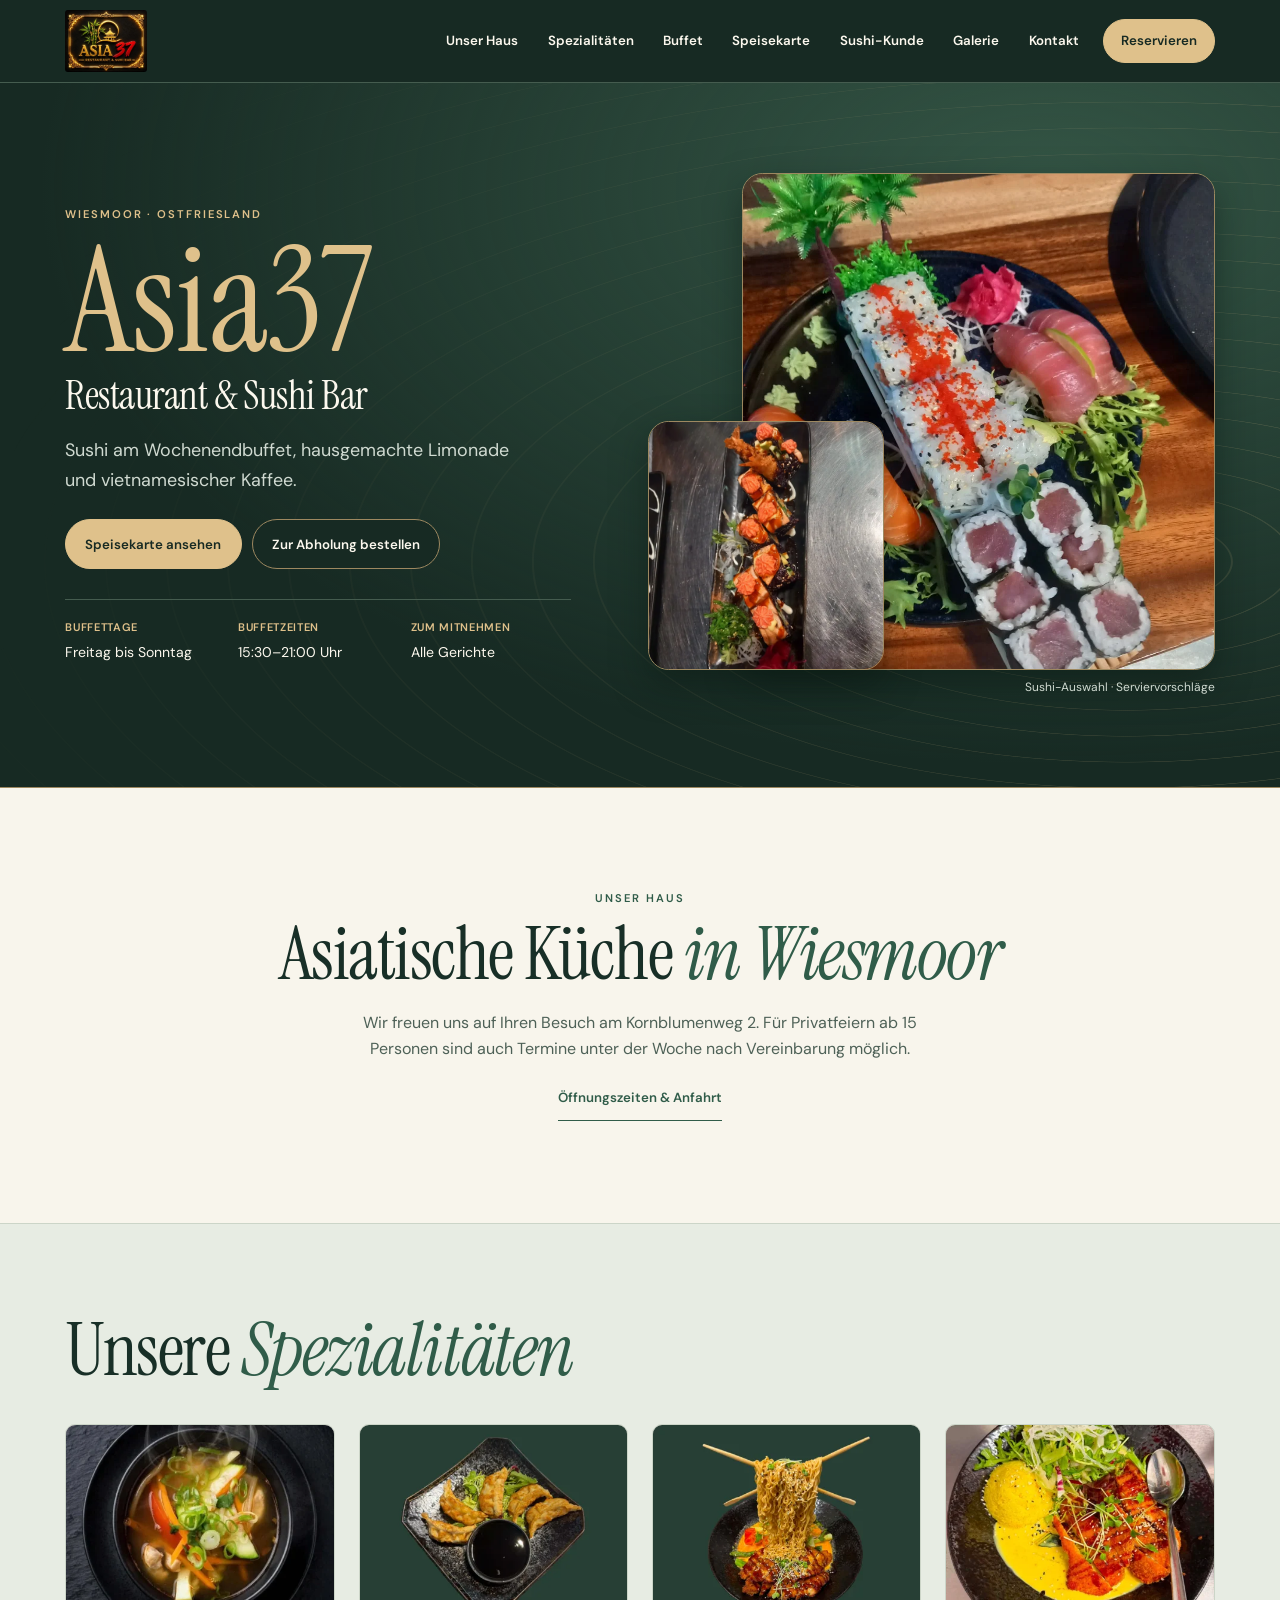
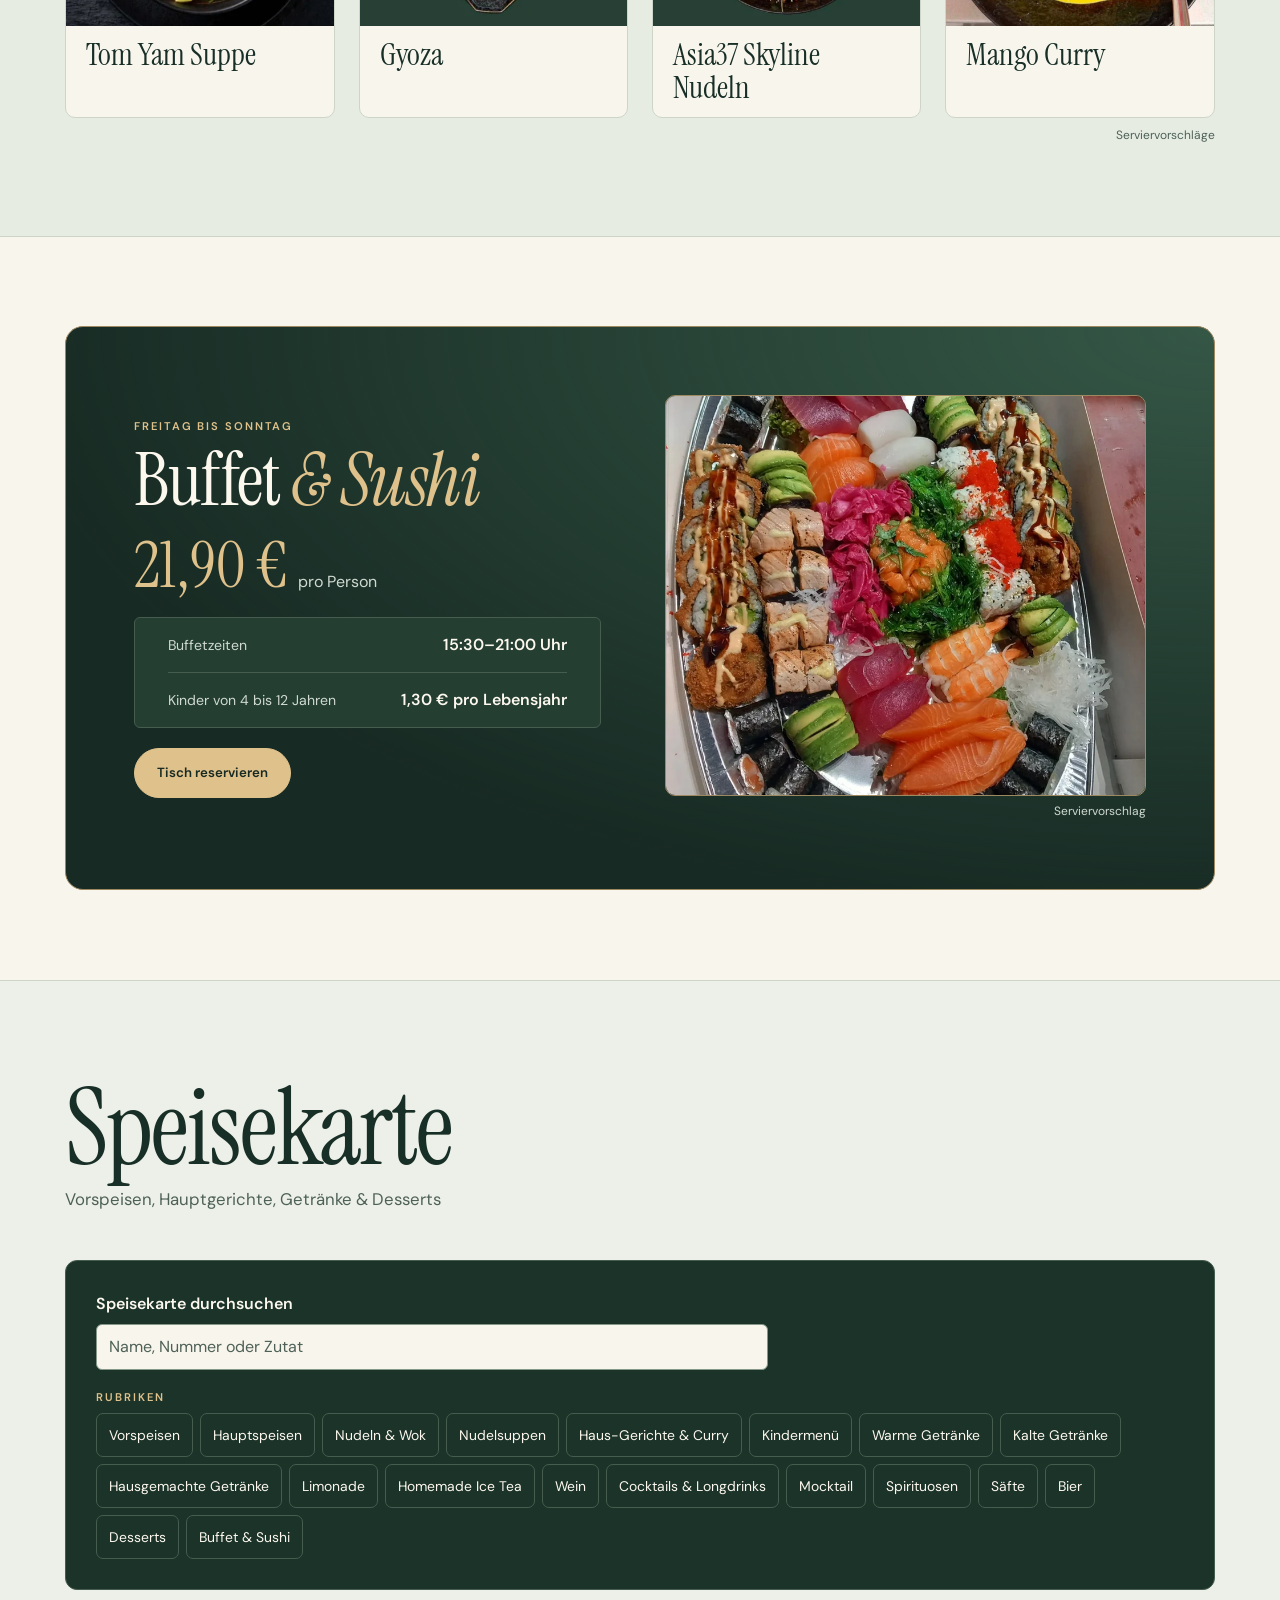
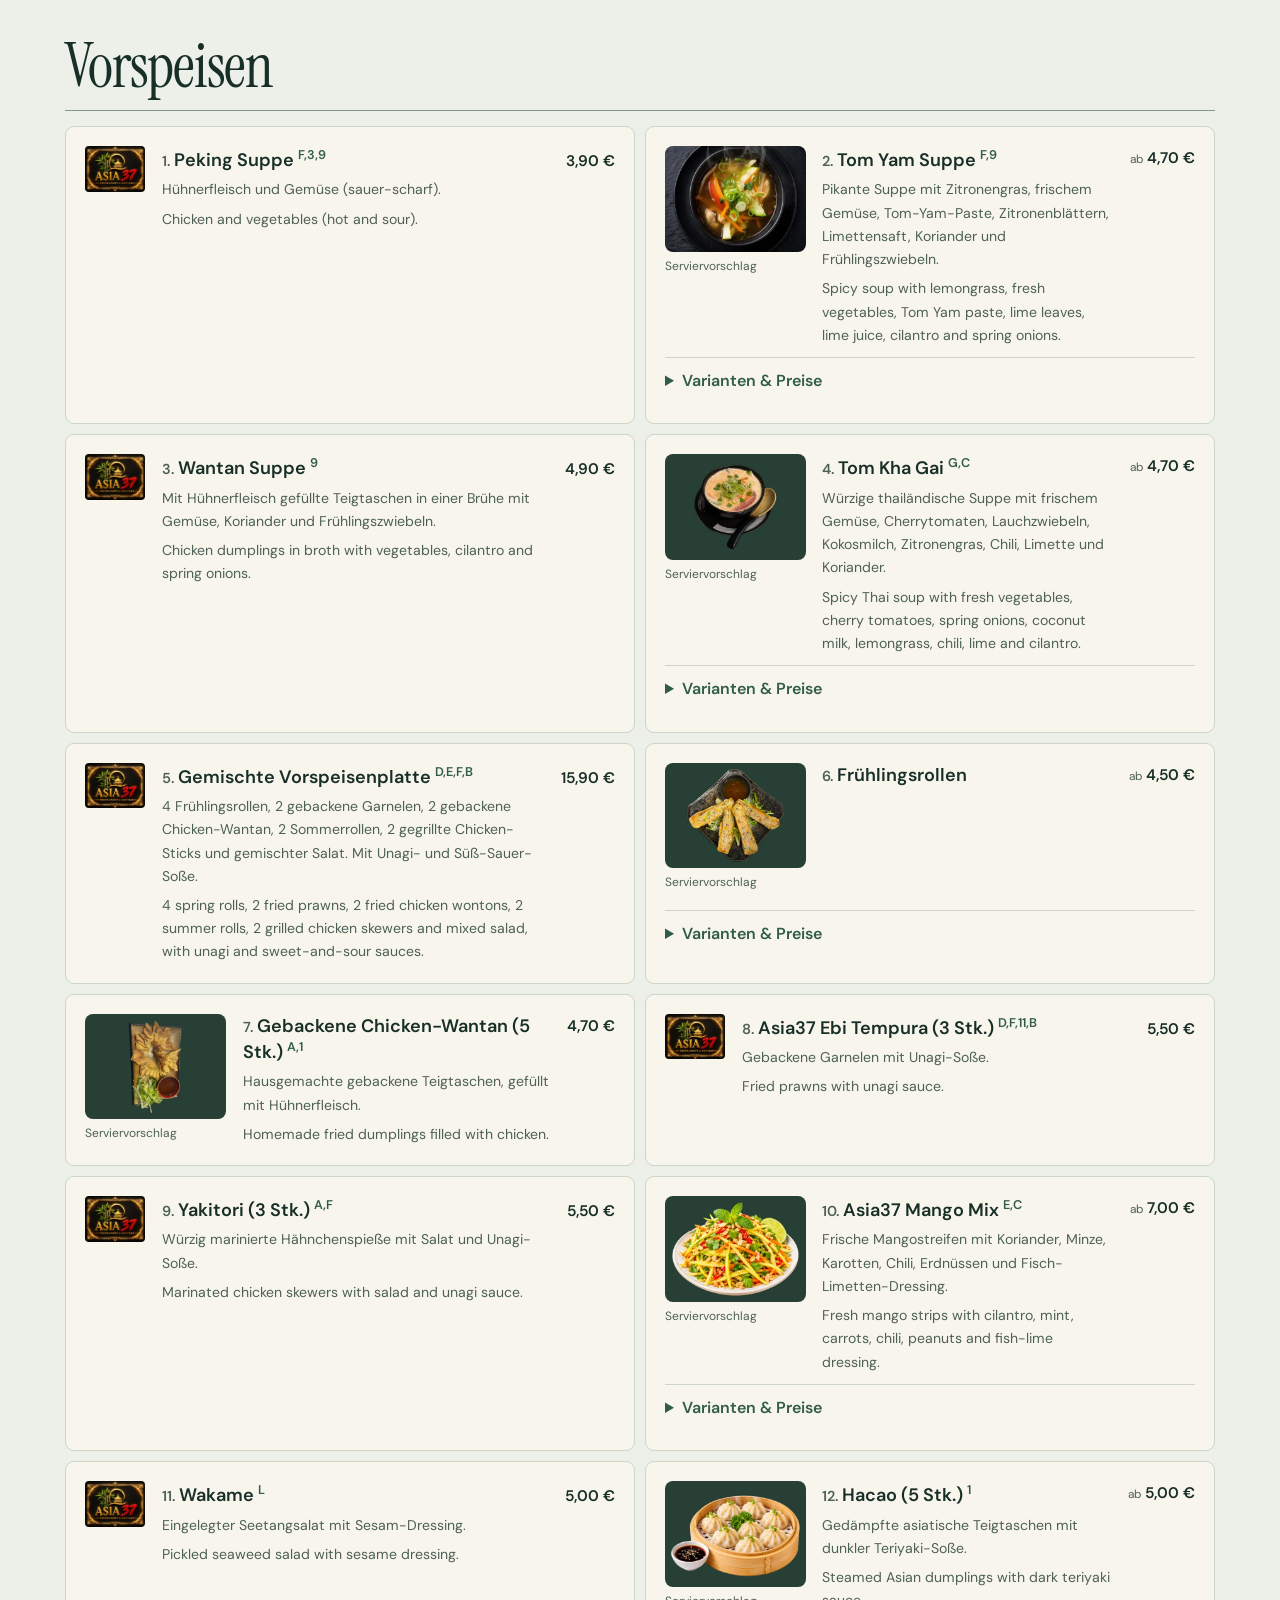
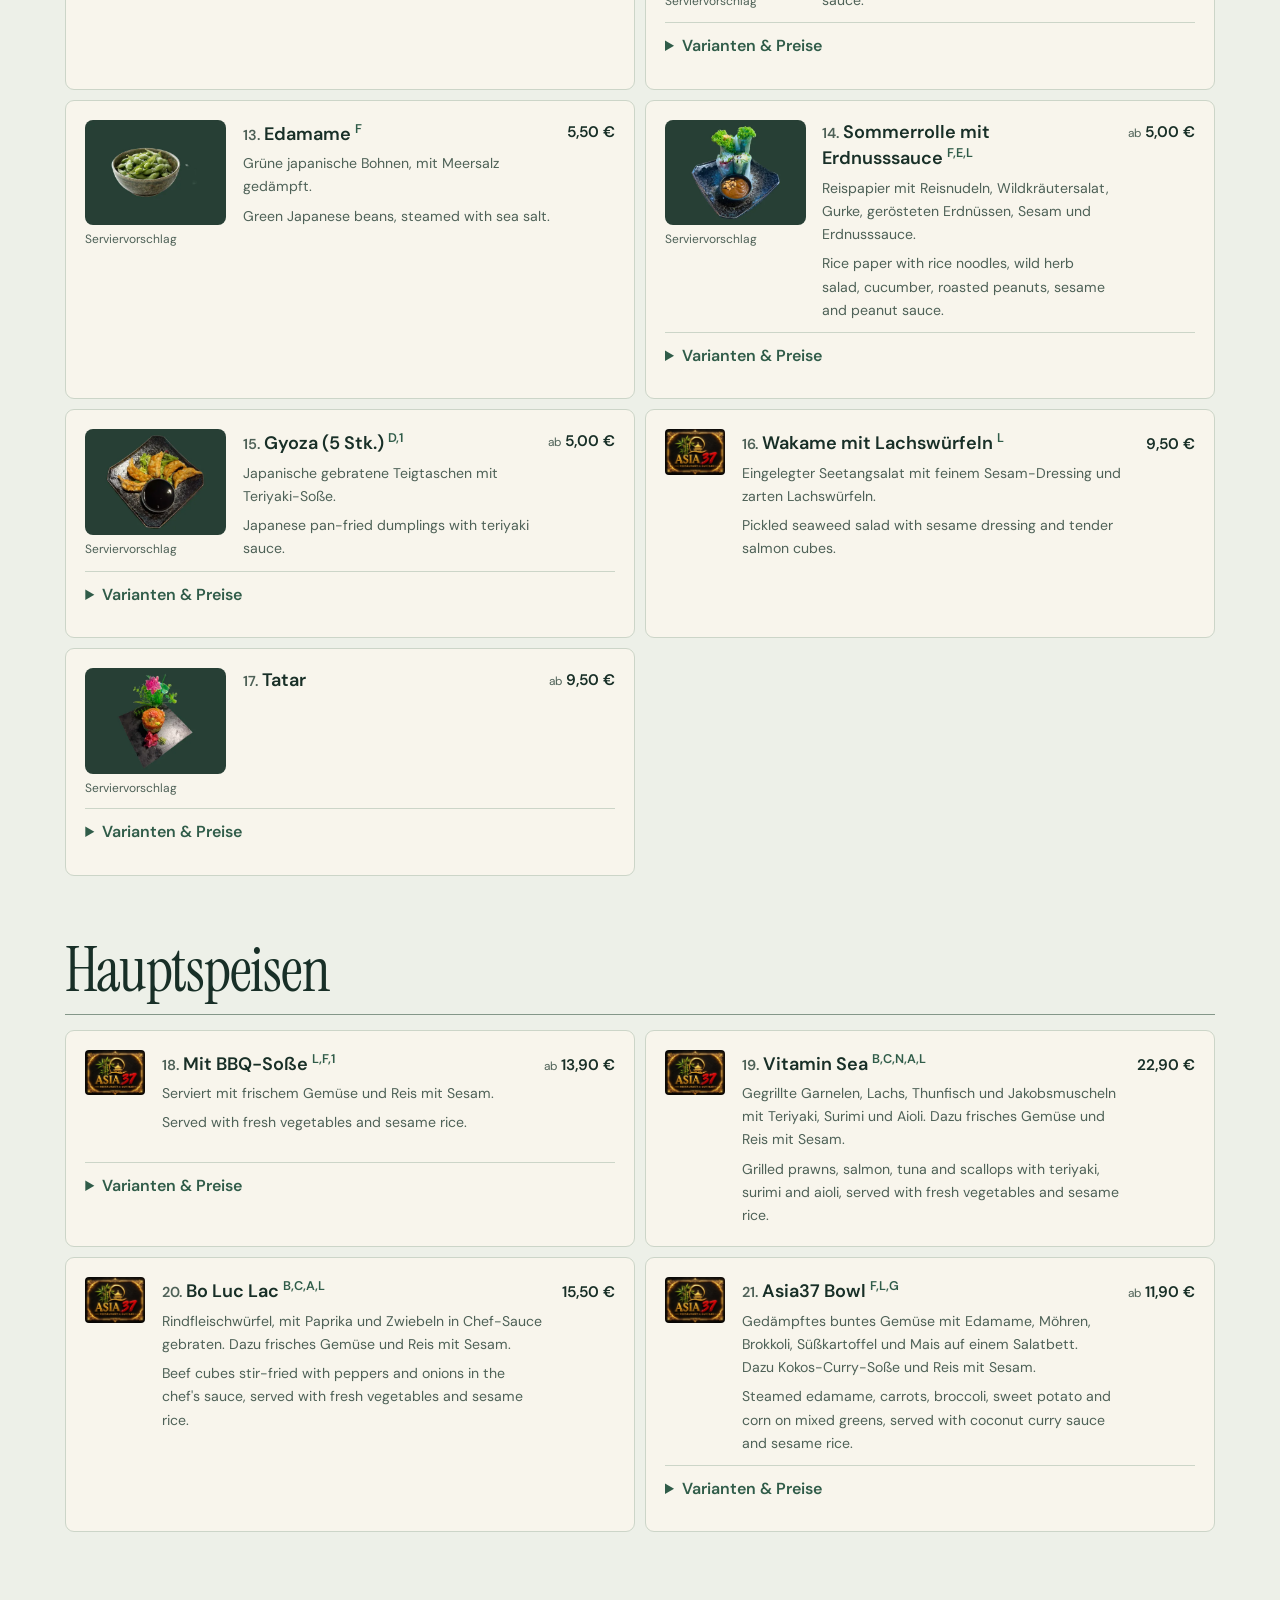
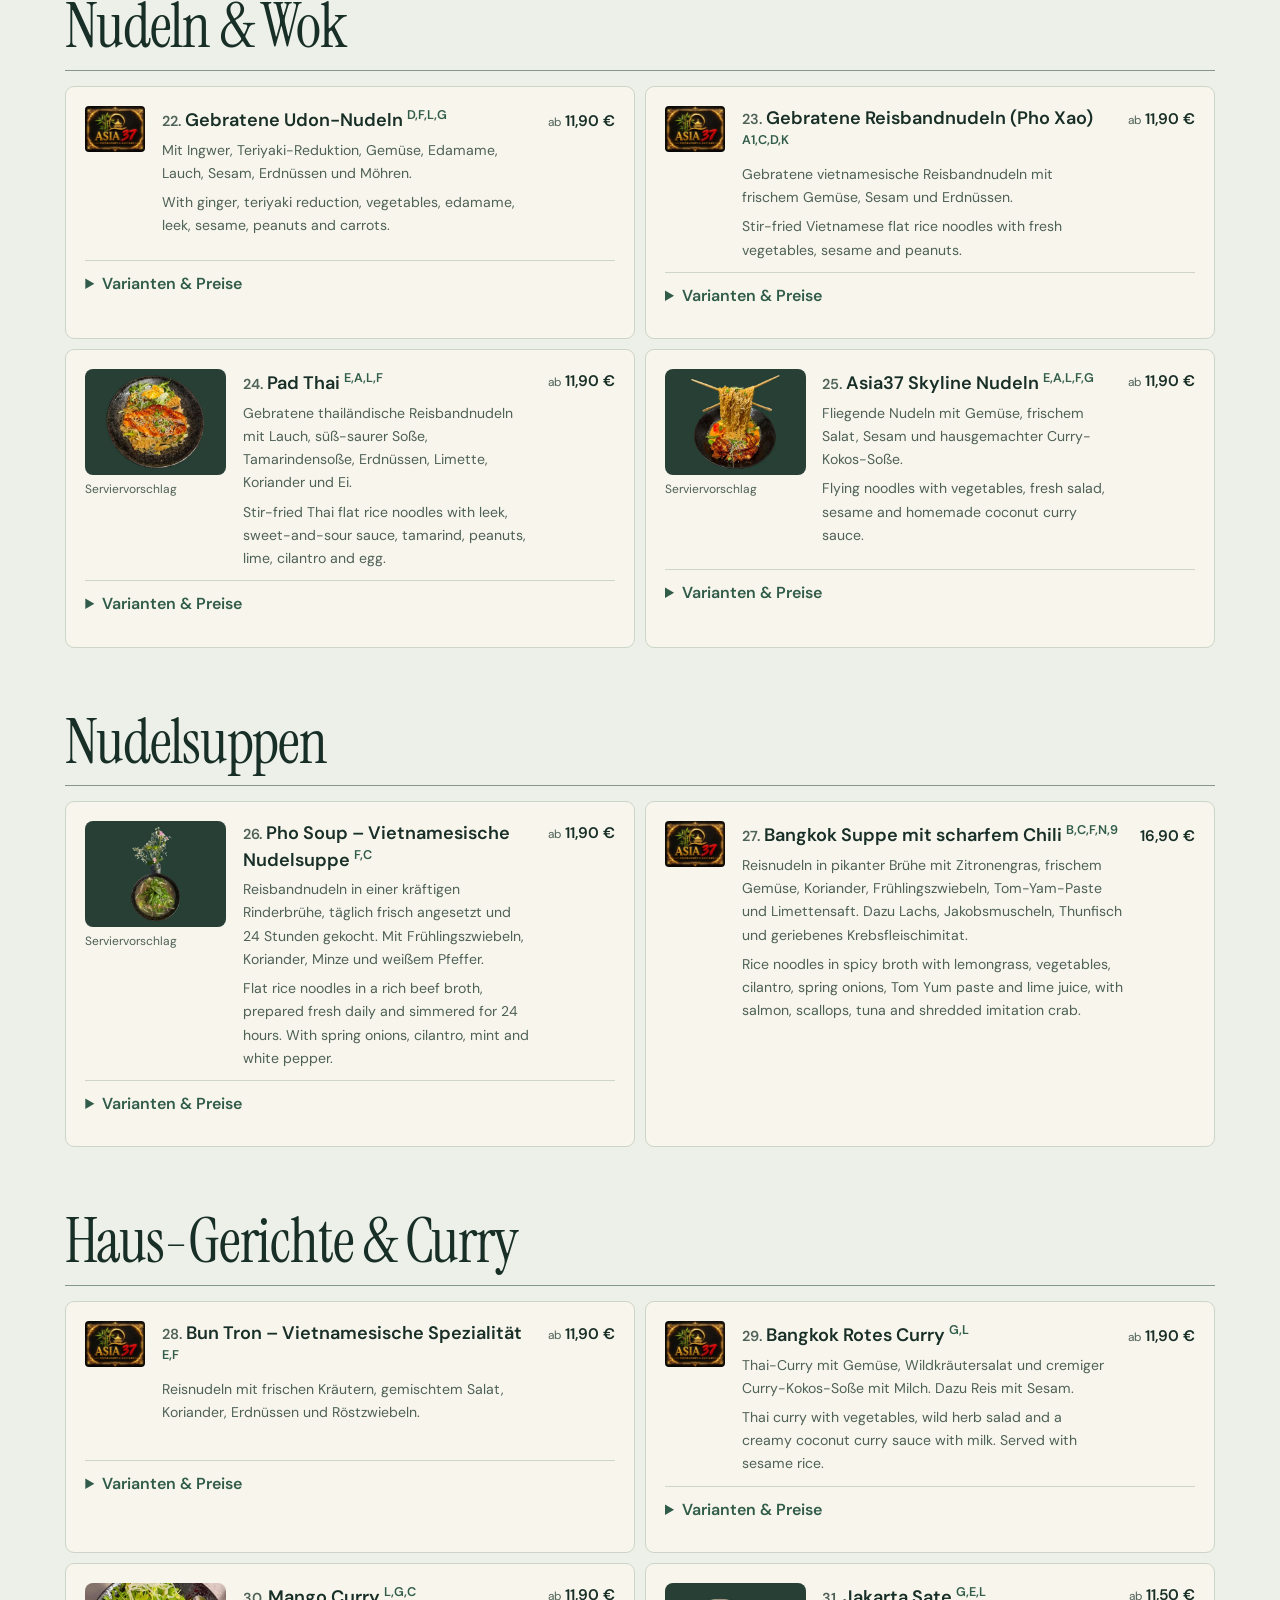
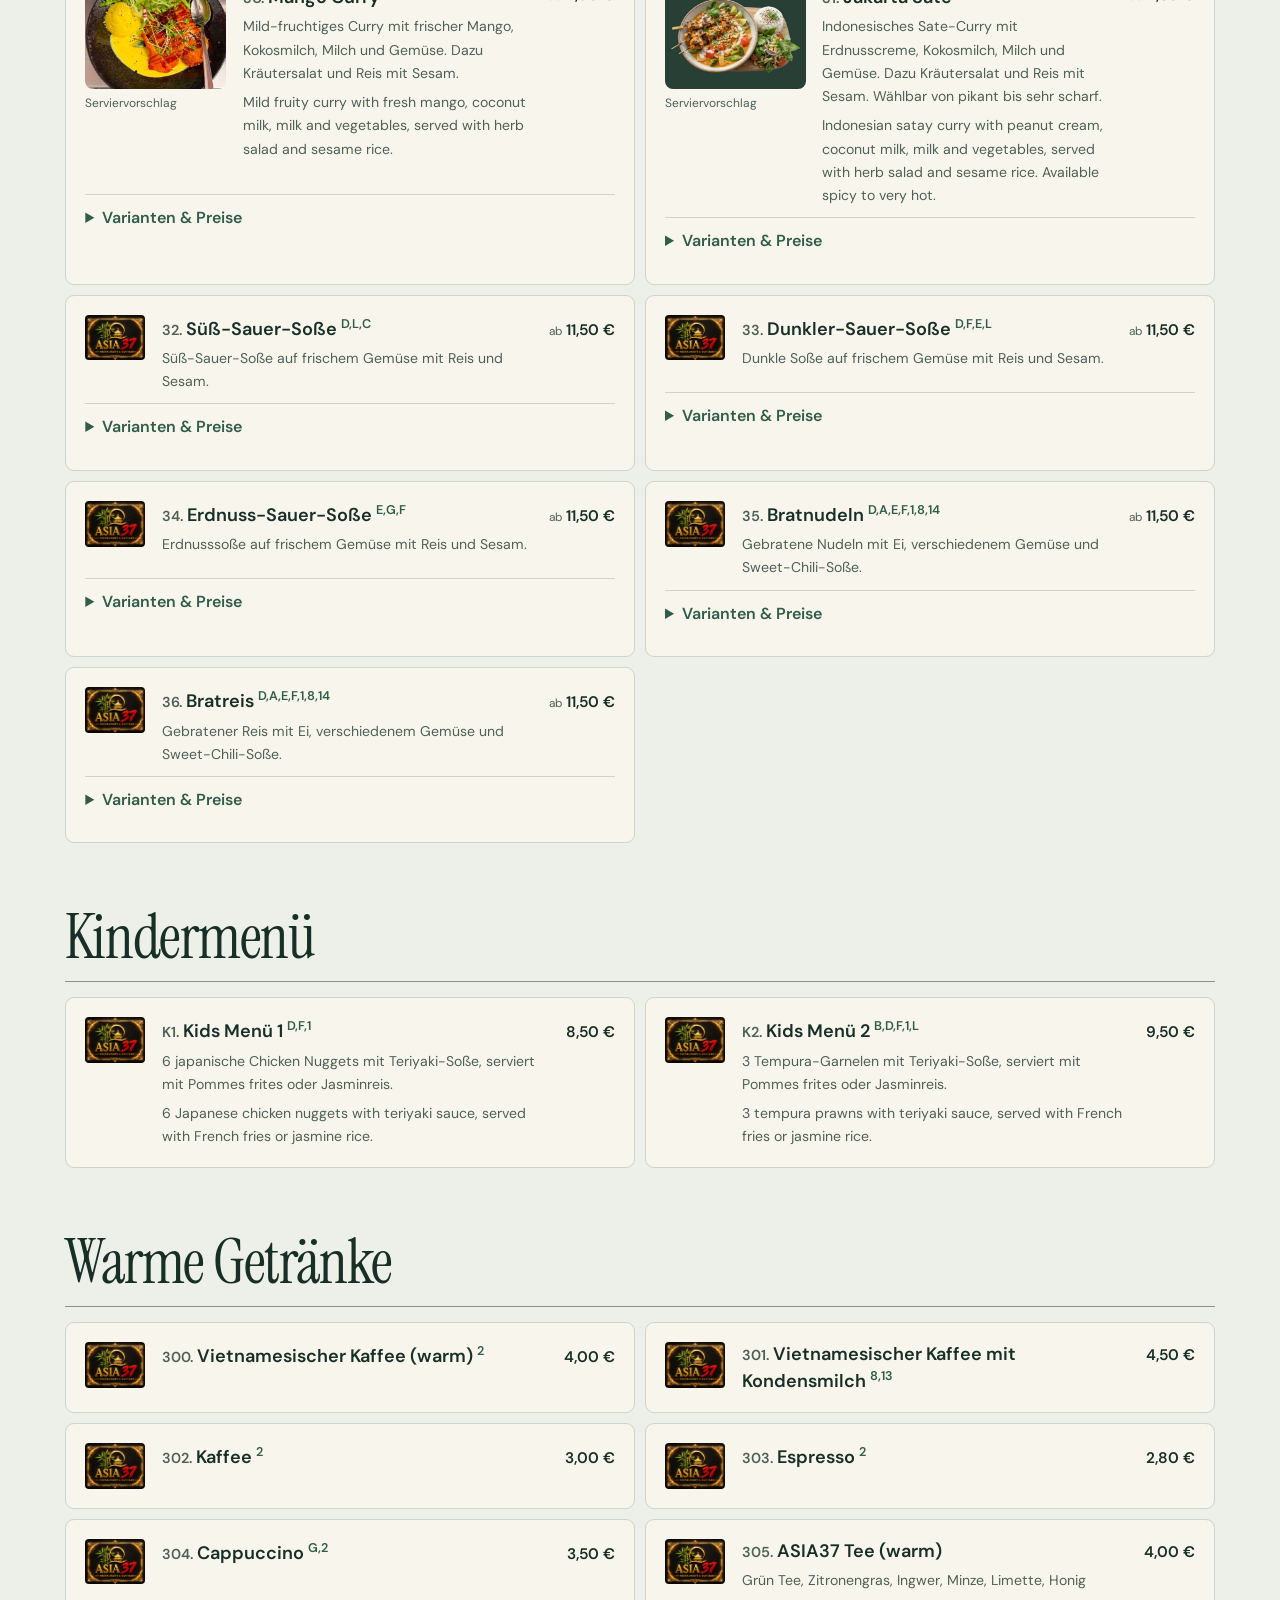
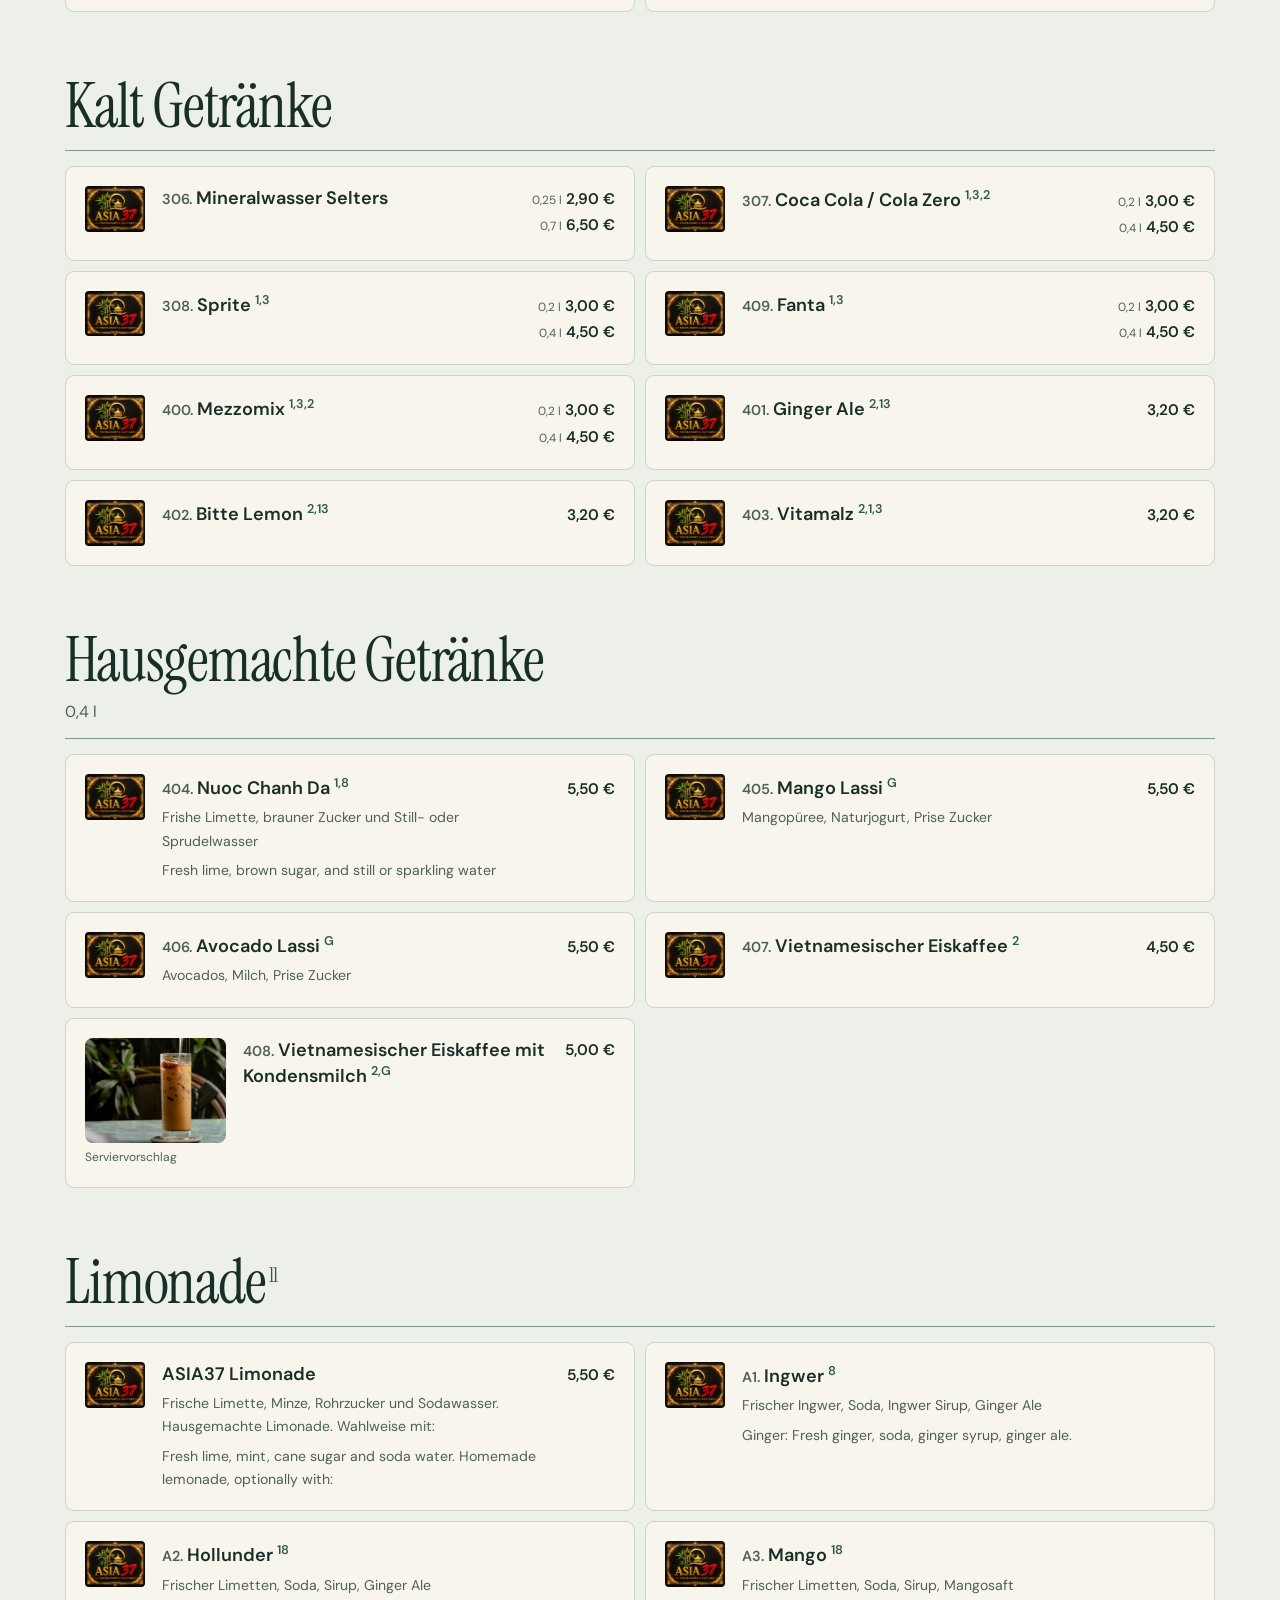
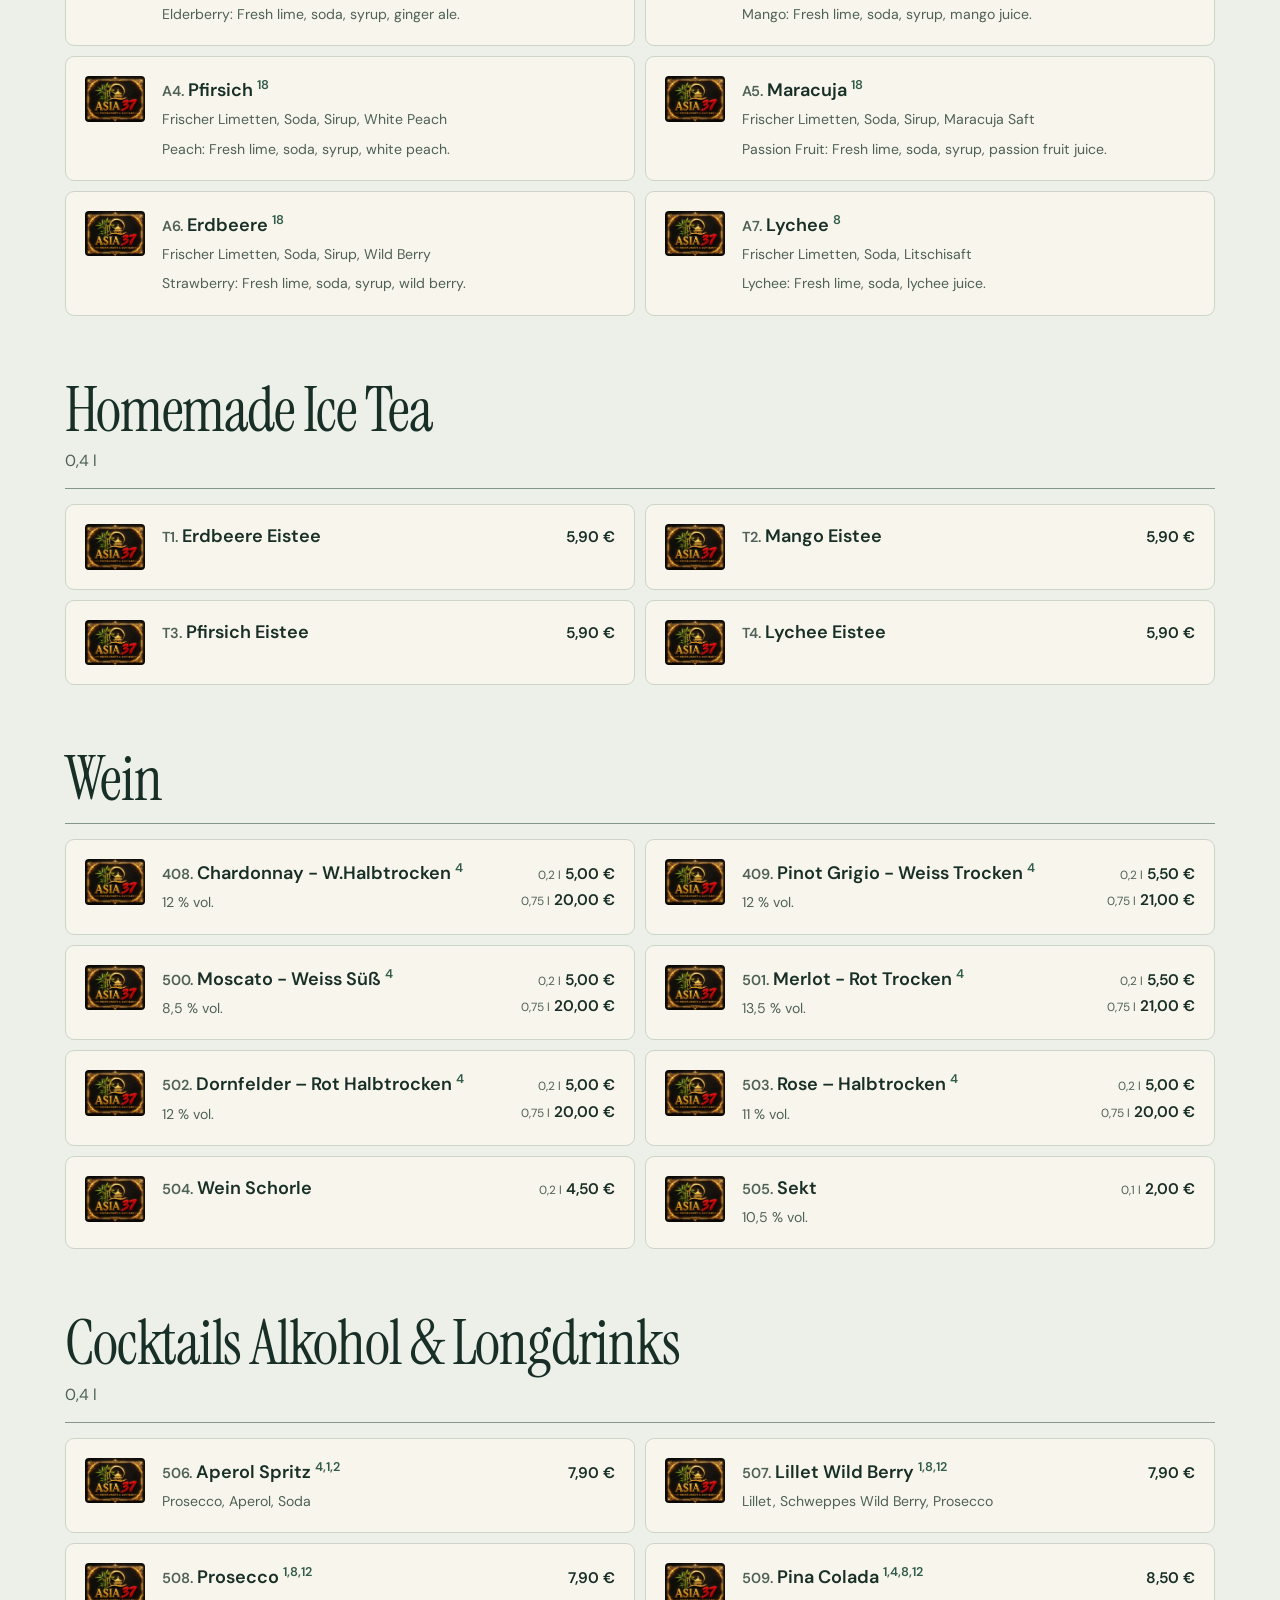
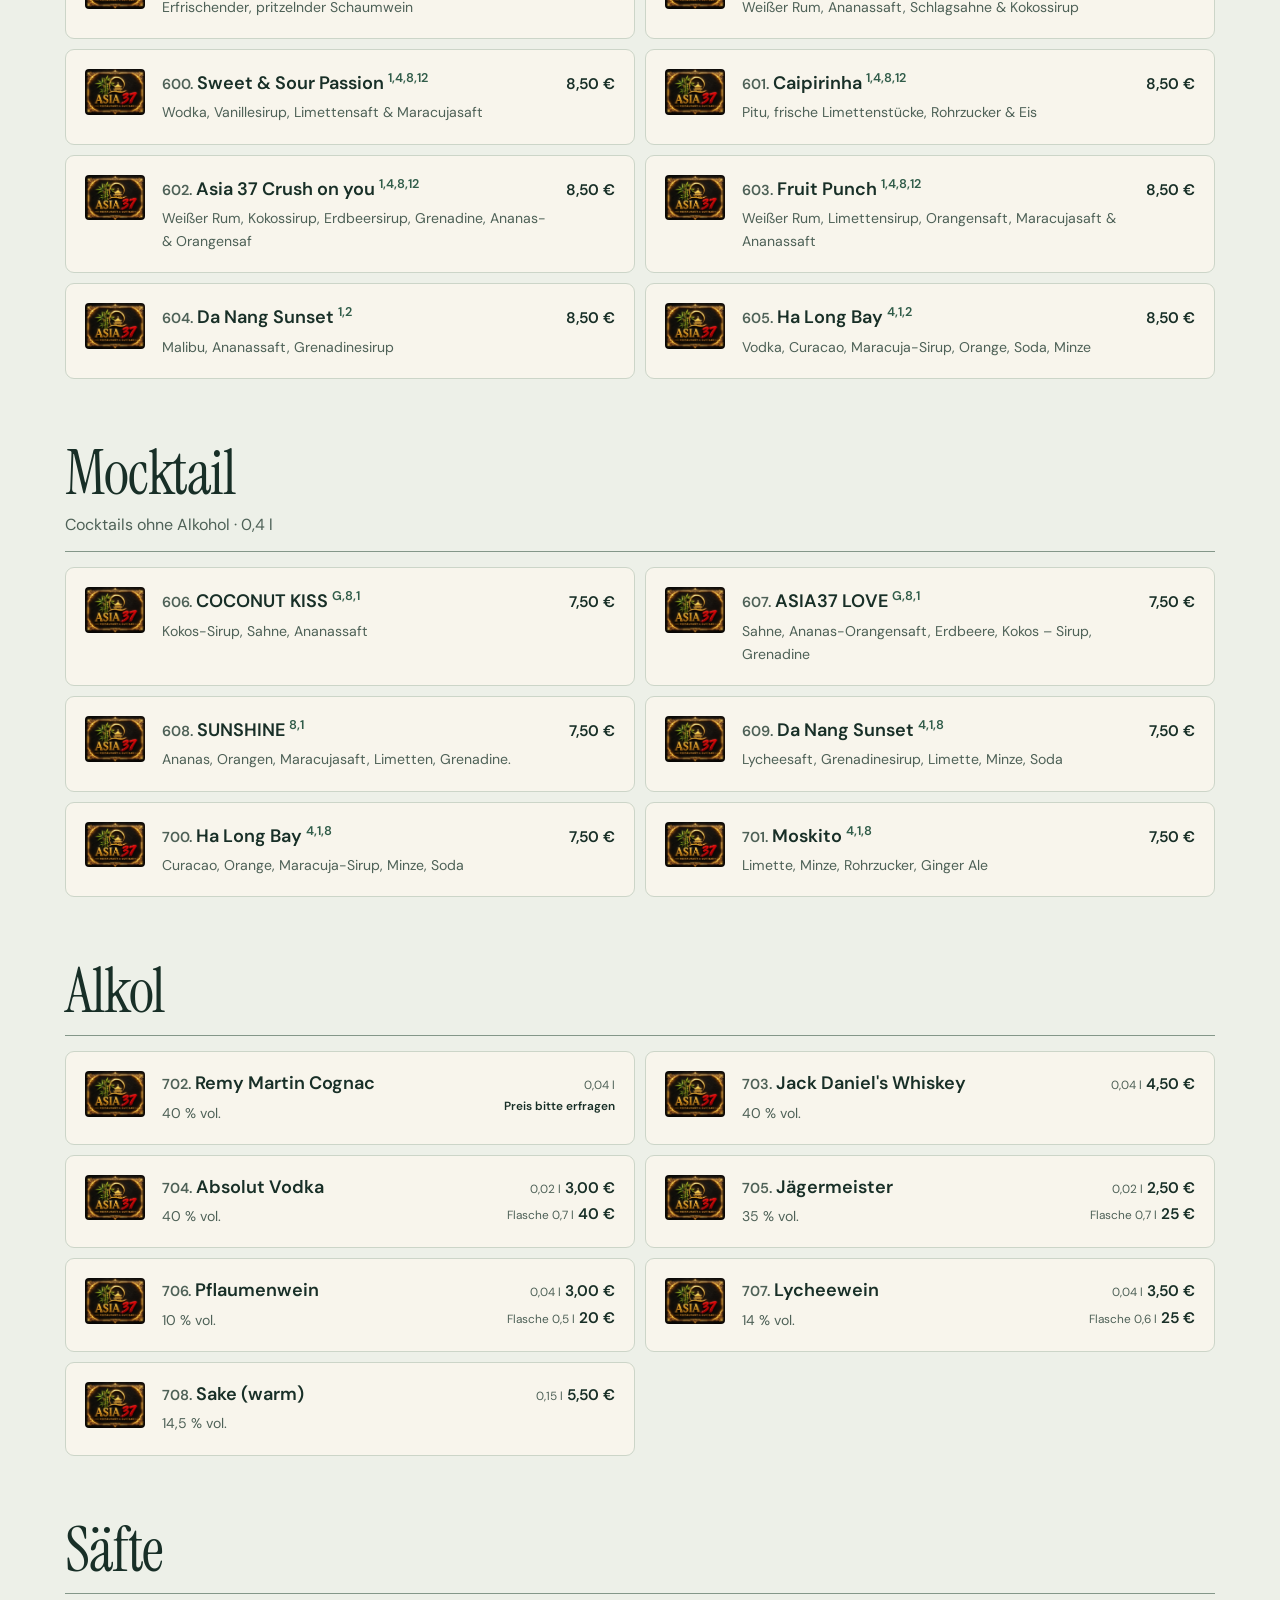
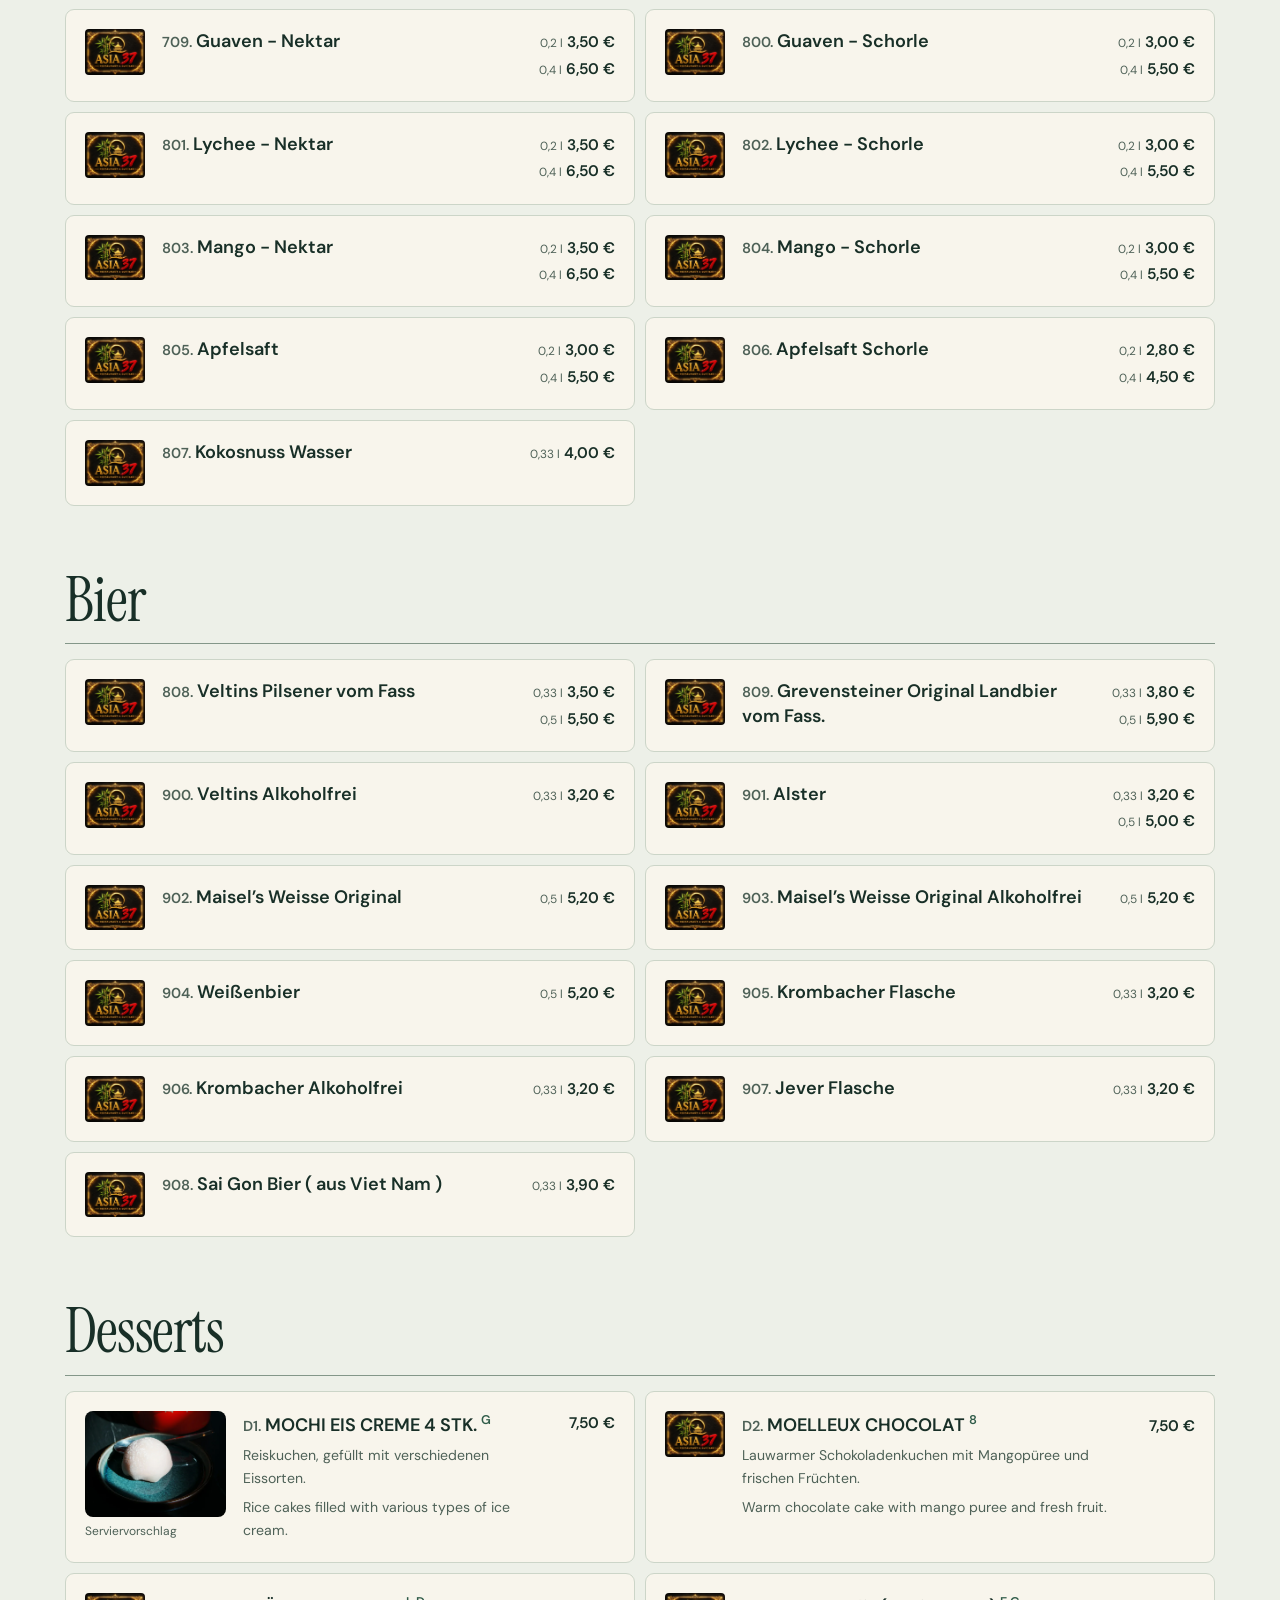
==== commit 119f8596: "Add Asia37 specialties and complete the homepage section flow" ====
--- a/index.html
+++ b/index.html
@@ -27,8 +27,10 @@
       <button class="nav-toggle" type="button" aria-expanded="false" aria-controls="main-nav" hidden>Menü <span aria-hidden="true"></span></button>
       <nav id="main-nav" aria-label="Hauptnavigation">
         <a href="#haus">Unser Haus</a>
+        <a href="#spezialitaeten">Spezialitäten</a>
         <a href="#buffet">Buffet</a>
         <a href="#speisekarte">Speisekarte</a>
+        <a href="#sushi-kunde">Sushi-Kunde</a>
         <a href="#galerie">Galerie</a>
         <a href="#kontakt">Kontakt</a>
       </nav>
@@ -44,7 +46,7 @@
           <p class="hero-copy">Sushi am Wochenendbuffet, hausgemachte Limonade und vietnamesischer Kaffee.</p>
           <div class="hero-actions">
             <a class="button" href="#speisekarte">Speisekarte ansehen</a>
-            <a class="button button-outline" href="#reservieren">Tisch reservieren</a>
+            <a class="button button-outline" href="#bestellen">Zur Abholung bestellen</a>
           </div>
         </div>
         <figure class="hero-visual">
@@ -67,23 +69,36 @@
       <p>Wir freuen uns auf Ihren Besuch am Kornblumenweg 2. Für Privatfeiern ab 15 Personen sind auch Termine unter der Woche nach Vereinbarung möglich.</p>
       <a class="text-link" href="#kontakt">Öffnungszeiten &amp; Anfahrt</a>
     </section>
-    <section class="tasting" id="getraenke-desserts" aria-labelledby="tasting-title">
-      <div class="shell tasting-inner">
-        <div class="tasting-copy">
-          <h2 id="tasting-title">Getränke <em>&amp; Desserts</em></h2>
-          <p>Vietnamesischer Kaffee, hausgemachte Limonade mit Limette und Minze oder Mochi-Eis zum Dessert.</p>
-          <a class="text-link" href="#warme-getraenke">Zur Getränke- und Dessertkarte</a>
-        </div>
-        <div class="tasting-gallery">
-          <figure class="tasting-card">
-            <img src="assets/coffee.webp" width="800" height="1000" loading="lazy" alt="Kaffee mit Kondensmilch im Glas">
-            <figcaption>Vietnamesischer Kaffee <small>Serviervorschlag</small></figcaption>
-          </figure>
-          <figure class="tasting-card">
-            <img src="assets/mochi.webp" width="640" height="640" loading="lazy" alt="Mochi auf einem Keramikteller">
-            <figcaption>Mochi-Eis <small>Serviervorschlag</small></figcaption>
-          </figure>
-        </div>
+    <section class="specialties" id="spezialitaeten" aria-labelledby="specialties-title">
+      <div class="shell">
+        <h2 id="specialties-title">Unsere <em>Spezialitäten</em></h2>
+        <ul class="specialty-grid" role="list">
+          <li>
+            <a href="#gericht-tom-yam">
+              <img src="assets/menu/tom-yam.webp" width="448" height="336" loading="lazy" alt="">
+              <h3>Tom Yam Suppe</h3>
+            </a>
+          </li>
+          <li>
+            <a href="#gericht-gyoza">
+              <img src="assets/menu/gyoza.webp" width="448" height="336" loading="lazy" alt="">
+              <h3>Gyoza</h3>
+            </a>
+          </li>
+          <li>
+            <a href="#gericht-skyline-nudeln">
+              <img src="assets/menu/skyline-nudeln.webp" width="448" height="336" loading="lazy" alt="">
+              <h3>Asia37 Skyline Nudeln</h3>
+            </a>
+          </li>
+          <li>
+            <a href="#gericht-mango-curry">
+              <img src="assets/menu/mango-curry.webp" width="448" height="336" loading="lazy" alt="">
+              <h3>Mango Curry</h3>
+            </a>
+          </li>
+        </ul>
+        <p class="specialty-caption">Serviervorschläge</p>
       </div>
     </section>
     <section class="buffet-feature" id="buffet" aria-labelledby="buffet-title">
@@ -164,7 +179,7 @@
                 <span>3,90&nbsp;€</span>
               </div>
             </li>
-            <li class="menu-item menu-item--illustrated">
+            <li class="menu-item menu-item--illustrated" id="gericht-tom-yam">
               <div>
                 <h3><span class="item-number">2.</span> Tom Yam Suppe <sup>F,9</sup></h3>
                 <p>Pikante Suppe mit Zitronengras, frischem Gemüse, Tom-Yam-Paste, Zitronenblättern, Limettensaft, Koriander und Frühlingszwiebeln.</p>
@@ -461,7 +476,7 @@
                 </dl>
               </details>
             </li>
-            <li class="menu-item menu-item--illustrated">
+            <li class="menu-item menu-item--illustrated" id="gericht-gyoza">
               <div>
                 <h3><span class="item-number">15.</span> Gyoza (5 Stk.) <sup>D,1</sup></h3>
                 <p>Japanische gebratene Teigtaschen mit Teriyaki-Soße.</p>
@@ -896,7 +911,7 @@
                 </dl>
               </details>
             </li>
-            <li class="menu-item menu-item--illustrated">
+            <li class="menu-item menu-item--illustrated" id="gericht-skyline-nudeln">
               <div>
                 <h3><span class="item-number">25.</span> Asia37 Skyline Nudeln <sup>E,A,L,F,G</sup></h3>
                 <p>Fliegende Nudeln mit Gemüse, frischem Salat, Sesam und hausgemachter Curry-Kokos-Soße.</p>
@@ -1163,7 +1178,7 @@
                 </dl>
               </details>
             </li>
-            <li class="menu-item menu-item--illustrated">
+            <li class="menu-item menu-item--illustrated" id="gericht-mango-curry">
               <div>
                 <h3><span class="item-number">30.</span> Mango Curry <sup>L,G,C</sup></h3>
                 <p>Mild-fruchtiges Curry mit frischer Mango, Kokosmilch, Milch und Gemüse. Dazu Kräutersalat und Reis mit Sesam.</p>
@@ -1713,7 +1728,7 @@
           </ul>
         </section>
         <section class="menu-section" aria-labelledby="warme-getraenke">
-          <div class="menu-section-heading">
+          <div class="menu-section-heading" id="getraenke-desserts">
             <h2 id="warme-getraenke">Warme Getränke</h2>
           </div>
           <ul class="menu-items" role="list">
@@ -2612,14 +2627,32 @@
         </article>
       </div>
     </section>
+    <section class="order" id="bestellen" aria-labelledby="order-title">
+      <div class="shell reservation-inner">
+        <div>
+          <h2 id="order-title">Bestellen <em>&amp; abholen</em></h2>
+          <p>Alle Gerichte auch zum Mitnehmen. Wählen Sie in der Speisekarte und bestellen Sie telefonisch.</p>
+        </div>
+        <a class="button" href="tel:+4949449152959">Zur Abholung anrufen</a>
+      </div>
+    </section>
     <section class="reservation" id="reservieren" aria-labelledby="reservation-title">
       <div class="shell reservation-inner">
         <div>
-          <p class="eyebrow">Reservierung &amp; Abholung</p>
-          <h2 id="reservation-title">Ihr Tisch <em>bei Asia37</em></h2>
-          <p>Rufen Sie an, um einen Tisch zu reservieren oder Gerichte zum Mitnehmen zu bestellen.</p>
+          <h2 id="reservation-title">Tisch <em>reservieren</em></h2>
+          <p>Rufen Sie uns an, um zu reservieren. Privatfeiern ab 15 Personen sind nach Vereinbarung auch unter der Woche möglich.</p>
         </div>
         <a class="button" href="tel:+4949449152959">04944 9152959</a>
+      </div>
+    </section>
+    <section class="sushi-guide" id="sushi-kunde" aria-labelledby="sushi-guide-title">
+      <div class="shell">
+        <h2 id="sushi-guide-title">Sushi-Kunde</h2>
+        <dl class="sushi-terms">
+          <div><dt>Nigiri</dt><dd>Von Hand geformter Sushi-Reis mit einem Belag, etwa Lachs.</dd></div>
+          <div><dt>Maki</dt><dd>Sushi-Reis und Füllung, in Nori gerollt und in Stücke geschnitten.</dd></div>
+          <div><dt>Sashimi</dt><dd>In Scheiben geschnittener roher Fisch, ohne Reis serviert.</dd></div>
+        </dl>
       </div>
     </section>
     <section class="shell sushi-gallery" id="galerie" aria-labelledby="gallery-title">
@@ -2640,28 +2673,33 @@
           <h2 id="visit-title">Zu Gast <em>in Wiesmoor</em></h2>
           <p>Alle Gerichte gerne auch zum Mitnehmen.</p>
         </div>
-        <div class="visit-address">
-          <h3>Adresse</h3>
-          <address>Kornblumenweg 2<br>26639 Wiesmoor</address>
-          <a class="text-link" href="https://www.google.com/maps/dir/?api=1&amp;destination=Kornblumenweg%202%2C%2026639%20Wiesmoor">Route planen</a>
-          <h3>Telefon</h3>
-          <ul class="plain-list">
-            <li><a href="tel:+4949449152959">04944 9152959</a></li>
-            <li><a href="tel:+4949449145082">04944 9145082</a></li>
-            <li><a href="tel:+4949449145077">04944 9145077</a></li>
-          </ul>
+        <div class="visit-details">
+          <div class="visit-address">
+            <h3>Adresse</h3>
+            <address>Kornblumenweg 2<br>26639 Wiesmoor</address>
+            <a class="text-link" href="https://www.google.com/maps/dir/?api=1&amp;destination=Kornblumenweg%202%2C%2026639%20Wiesmoor">Route planen</a>
+            <h3>Telefon</h3>
+            <ul class="plain-list">
+              <li><a href="tel:+4949449152959">04944 9152959</a></li>
+              <li><a href="tel:+4949449145082">04944 9145082</a></li>
+              <li><a href="tel:+4949449145077">04944 9145077</a></li>
+            </ul>
+          </div>
+          <div class="visit-hours">
+            <h3>Öffnungszeiten</h3>
+            <dl>
+              <dt>Montag, Mittwoch bis Freitag</dt>
+              <dd>11:00–15:00 und 17:00–22:00 Uhr</dd>
+              <dt>Samstag und Sonntag</dt>
+              <dd>12:00–22:00 Uhr</dd>
+              <dt>Dienstag</dt>
+              <dd>Ruhetag · An Feiertagen geöffnet</dd>
+            </dl>
+          </div>
         </div>
-        <div class="visit-hours">
-          <h3>Öffnungszeiten</h3>
-          <dl>
-            <dt>Montag, Mittwoch bis Freitag</dt>
-            <dd>11:00–15:00 und 17:00–22:00 Uhr</dd>
-            <dt>Samstag und Sonntag</dt>
-            <dd>12:00–22:00 Uhr</dd>
-            <dt>Dienstag</dt>
-            <dd>Ruhetag · An Feiertagen geöffnet</dd>
-          </dl>
-        </div>
+        <iframe class="visit-map" title="Karte zur Anfahrt – Kornblumenweg 2, Wiesmoor" width="600" height="420"
+          src="https://maps.google.com/maps?q=Kornblumenweg%202%2C%2026639%20Wiesmoor&amp;hl=de&amp;z=16&amp;output=embed"
+          loading="lazy" allowfullscreen></iframe>
       </div>
     </section>
   </main>
--- a/assets/site.css
+++ b/assets/site.css
@@ -249,38 +249,37 @@
 .welcome p:not(.eyebrow) { max-width: 54ch; margin-inline: auto; color: var(--muted); }
 .welcome .text-link { margin-block-start: 14px; }
 
-.tasting {
-  padding-block: clamp(50px, 7.8vw, 112px);
+.specialties {
+  padding-block: clamp(44px, 7vw, 98px);
   background: var(--surface);
   border-block: 1px solid var(--line);
 }
-.tasting-inner {
-  display: grid;
-  grid-template-columns: minmax(0, 0.85fr) minmax(0, 1.3fr);
-  align-items: center;
-  gap: clamp(26px, 5vw, 68px);
-}
-.tasting h2 { font-size: clamp(2.9rem, 5.4vw, 5.6rem); }
-.tasting-copy p { max-width: 35ch; margin-block-start: 16px; color: var(--muted); }
-.tasting-gallery { display: grid; grid-template-columns: repeat(2, minmax(0, 1fr)); gap: clamp(10px, 2vw, 24px); }
-.tasting-card {
+.specialties h2 { font-size: clamp(2.8rem, 5.8vw, 5.8rem); }
+.specialty-grid {
+  display: grid;
+  grid-template-columns: repeat(4, minmax(0, 1fr));
+  gap: clamp(10px, 2vw, 24px);
+  margin: clamp(20px, 3vw, 37px) 0 0;
+  padding: 0;
+  list-style: none;
+}
+.specialty-grid a {
+  display: block;
+  height: 100%;
   overflow: hidden;
   background: var(--paper);
   border: 1px solid var(--line);
-  border-radius: 12px;
-}
-.tasting-card img { width: 100%; height: auto; aspect-ratio: 1; object-fit: cover; }
-.tasting-card:first-child img { object-position: center 57%; }
-.tasting-card figcaption {
+  border-radius: 10px;
+  text-decoration: none;
+}
+.specialty-grid img { width: 100%; height: auto; aspect-ratio: 4 / 3; object-fit: cover; }
+.specialty-grid h3 {
   padding: 12px clamp(10px, 1.7vw, 20px);
-  font: 400 clamp(1.3rem, 2.35vw, 2.15rem)/1.05 var(--serif);
-}
-.tasting-card small {
-  display: block;
-  margin-block-start: 4px;
-  color: var(--muted);
-  font: 400 0.72rem/1.5 var(--sans);
-}
+  font: 400 clamp(1.4rem, 2.45vw, 2.2rem)/1.08 var(--serif);
+  overflow-wrap: anywhere;
+}
+.specialty-grid a:hover h3, .specialty-grid a:focus-visible h3 { text-decoration: underline; }
+.specialty-caption { margin-block-start: 8px; color: var(--muted); text-align: end; font-size: 0.75rem; }
 
 .text-link {
   display: inline-flex;
@@ -293,8 +292,6 @@
   border-bottom: 1px solid currentColor;
 }
 .text-link:hover { color: var(--ink); }
-.tasting .text-link { margin-block-start: 14px; }
-
 .buffet-feature { padding-block: clamp(44px, 7vw, 96px); }
 .buffet-inner {
   display: grid;
@@ -346,8 +343,11 @@
 }
 .buffet-photo figcaption { margin-block-start: 6px; color: var(--light-muted); text-align: end; font-size: 0.75rem; }
 
+.order, .reservation {
+  padding-block: clamp(42px, 6vw, 85px);
+}
+.order { background: var(--surface); }
 .reservation {
-  padding-block: clamp(42px, 6vw, 85px);
   color: var(--light);
   background: var(--night);
 }
@@ -358,9 +358,32 @@
   justify-content: space-between;
   gap: 20px 40px;
 }
-.reservation .eyebrow, .reservation h2 em { color: var(--gold); }
-.reservation h2, .gallery-heading h2 { margin-block: 7px 12px; font-size: clamp(2.8rem, 5.5vw, 5.3rem); }
-.reservation p:not(.eyebrow) { max-width: 51ch; color: var(--light-muted); }
+.reservation h2 em { color: var(--gold); }
+.order h2, .reservation h2, .sushi-guide h2, .gallery-heading h2 {
+  margin-block: 7px 12px;
+  font-size: clamp(2.8rem, 5.5vw, 5.3rem);
+}
+.order p, .reservation p { max-width: 51ch; color: var(--muted); }
+.reservation p { color: var(--light-muted); }
+.sushi-guide {
+  padding-block: clamp(42px, 6vw, 85px);
+  background: var(--surface);
+  border-bottom: 1px solid var(--line);
+}
+.sushi-terms {
+  display: grid;
+  grid-template-columns: repeat(3, minmax(0, 1fr));
+  gap: 12px;
+  margin-block-start: 24px;
+}
+.sushi-terms div {
+  padding: clamp(12px, 2.5vw, 25px);
+  border: 1px solid var(--line);
+  border-radius: 8px;
+  background: var(--paper);
+}
+.sushi-terms dt { color: var(--accent); font: 400 2rem/1 var(--serif); }
+.sushi-terms dd { margin-block-start: 6px; color: var(--muted); }
 .sushi-gallery { padding-block: clamp(54px, 8vw, 108px); }
 .gallery-heading { margin-block-end: clamp(20px, 3.4vw, 43px); }
 .gallery-heading h2 { text-wrap: balance; }
@@ -380,9 +403,27 @@
 .visit { border-top: 1px solid var(--night-frame); }
 .visit-inner {
   display: grid;
-  grid-template-columns: 1.3fr 0.75fr 0.9fr;
-  gap: clamp(28px, 5vw, 92px);
+  grid-template-areas: "heading map" "details map";
+  grid-template-columns: minmax(0, 1fr) minmax(0, 1fr);
+  gap: 24px clamp(28px, 5vw, 78px);
   padding-block: clamp(62px, 8.2vw, 125px);
+}
+.visit-heading { grid-area: heading; }
+.visit-details {
+  grid-area: details;
+  display: grid;
+  grid-template-columns: minmax(0, 0.78fr) minmax(0, 1fr);
+  gap: clamp(16px, 3vw, 36px);
+}
+.visit-map {
+  grid-area: map;
+  display: block;
+  width: 100%;
+  height: 100%;
+  min-height: 360px;
+  border: 1px solid var(--night-frame);
+  border-radius: 10px;
+  background: var(--deep);
 }
 .visit h2 { margin-block: 12px 19px; }
 .visit h2 em, .visit .eyebrow, .visit .text-link { color: var(--gold); }
@@ -513,6 +554,7 @@
   border-radius: 9px;
   background: var(--paper);
 }
+.menu-item:target { border-color: var(--accent); }
 .menu-item:not(.menu-item--illustrated)::before {
   content: "";
   align-self: start;
@@ -594,11 +636,19 @@
   .menu-items { grid-template-columns: repeat(2, minmax(0, 1fr)); }
 }
 
-@media (max-width: 820px) {
-  :root {
-    --gutter: clamp(16px, 4.6vw, 32px);
-    --header-height: 72px;
-  }
+@media (min-height: 620px) {
+  .menu-layout--sticky .menu-tools {
+    position: sticky;
+    top: calc(var(--header-height) + 1px);
+    z-index: 4;
+  }
+  .menu-layout--sticky .menu-content [id] {
+    scroll-margin-block-start: calc(var(--header-height) + var(--menu-tools-height, 0px) + 16px);
+  }
+}
+
+@media (max-width: 940px) {
+  :root { --header-height: 72px; }
   .site-header:has(.nav-toggle[hidden]) { position: relative; }
   .header-inner {
     grid-template-columns: 1fr auto auto;
@@ -639,6 +689,11 @@
     border-top: 1px solid var(--night-line);
   }
   #main-nav a { min-height: 48px; border-bottom: 1px solid var(--night-line); }
+}
+
+@media (max-width: 820px) {
+  :root { --gutter: clamp(16px, 4.6vw, 32px); }
+  .specialty-grid { grid-template-columns: repeat(2, minmax(0, 1fr)); }
   .hero-stage { padding-block: clamp(35px, 7vw, 58px); }
   .hero-stage::before { mask-image: linear-gradient(152deg, transparent 9%, #0008 45%, #000); }
   .hero {
@@ -660,9 +715,12 @@
     grid-template-columns: minmax(0, 1fr) minmax(0, auto);
     gap: 10px;
   }
-  .tasting-inner { grid-template-columns: minmax(0, 1fr); }
-  .visit-inner { grid-template-columns: minmax(0, 1fr) minmax(0, 1fr); padding-block: 44px; }
-  .visit-heading { grid-column: 1 / -1; }
+  .visit-inner {
+    grid-template-areas: "heading" "details" "map";
+    grid-template-columns: minmax(0, 1fr);
+    padding-block: 44px;
+  }
+  .visit-map { min-height: 315px; }
   .menu-jump ul {
     flex-wrap: nowrap;
     overflow-x: auto;
@@ -680,10 +738,10 @@
   .welcome h2 em { display: block; }
   .buffet-feature .buffet-details div { grid-template-columns: minmax(0, 1fr); gap: 2px; }
   .buffet-feature .buffet-details dd { text-align: start; }
-  .visit-inner { grid-template-columns: 1fr; }
-  .visit-heading { grid-column: auto; }
+  .visit-details { grid-template-columns: minmax(0, 1fr); }
   .visit-hours { padding-block-start: 18px; border-top: 1px solid var(--night-line); }
   .gallery-photos img { aspect-ratio: 4 / 5; }
+  .sushi-terms { grid-template-columns: minmax(0, 1fr); }
   .menu-item--illustrated {
     grid-template-areas: "item price" "photo photo";
     grid-template-columns: minmax(0, 1fr) auto;
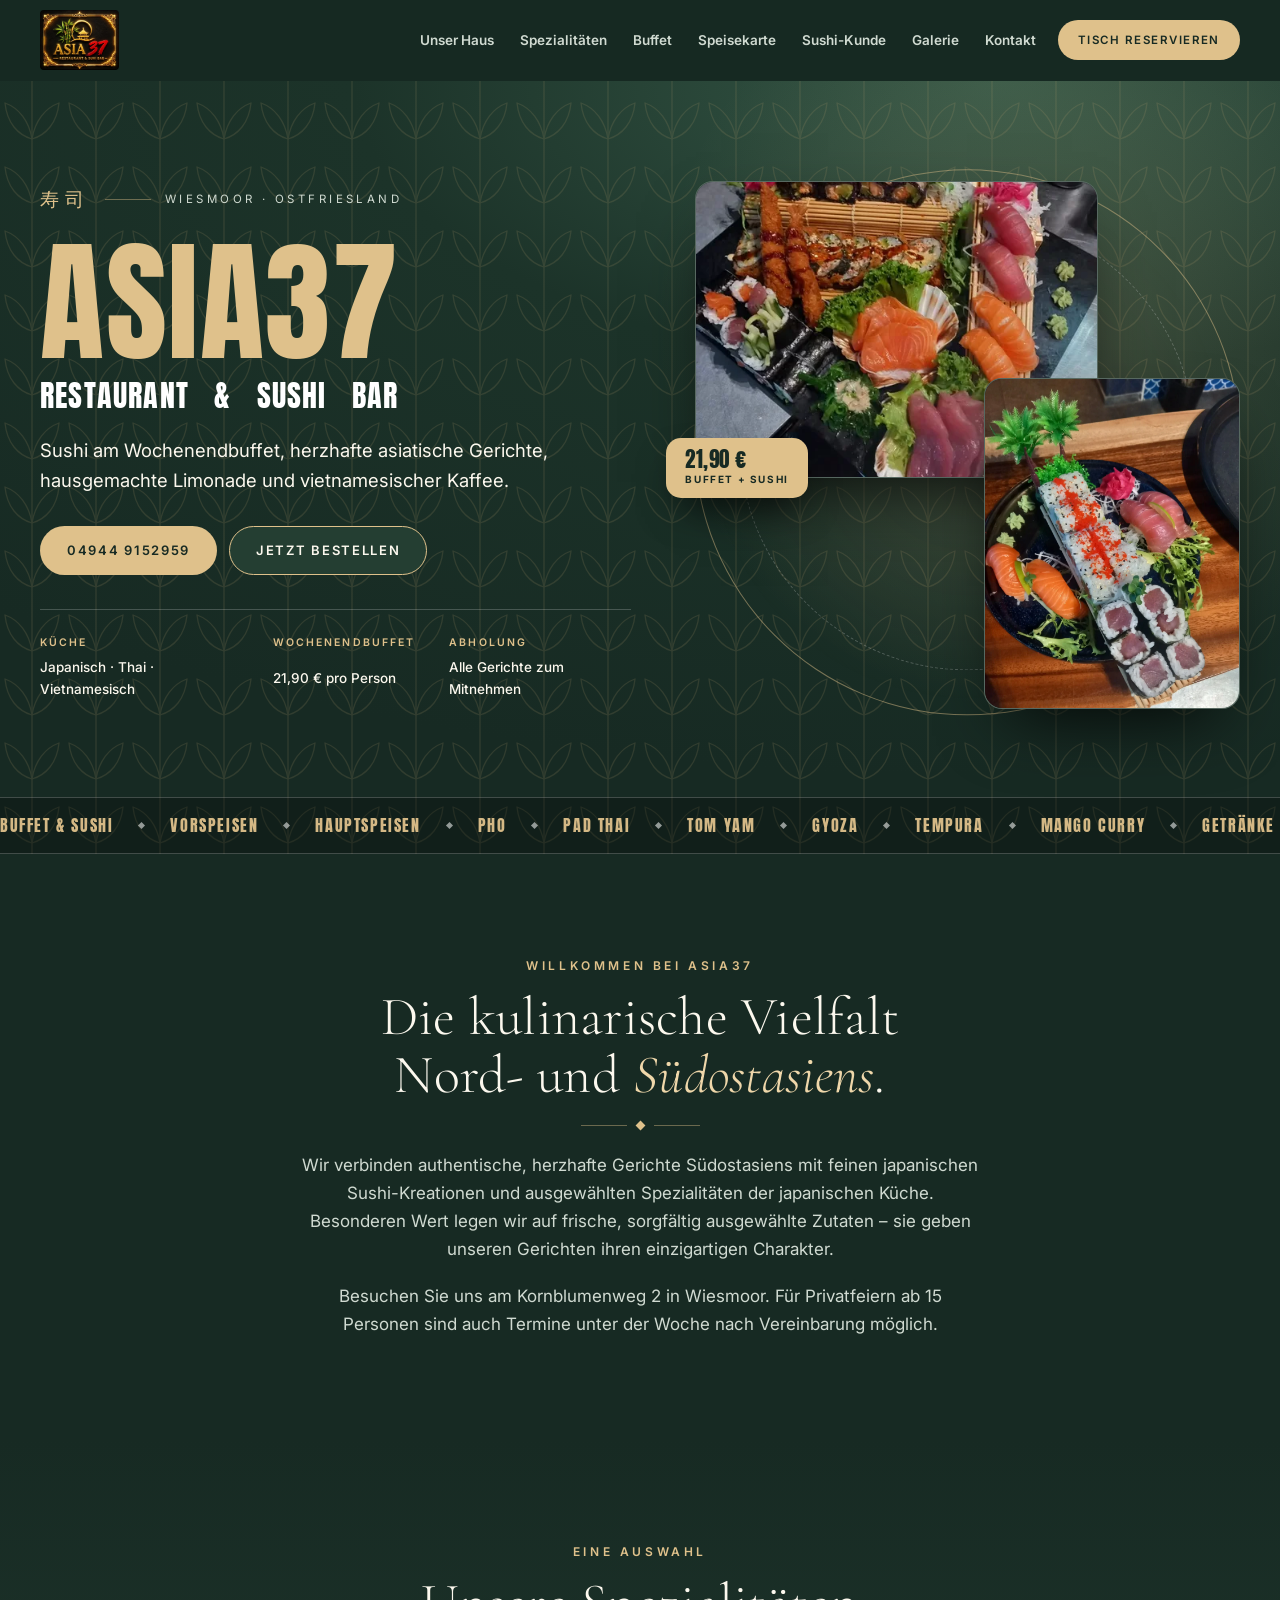
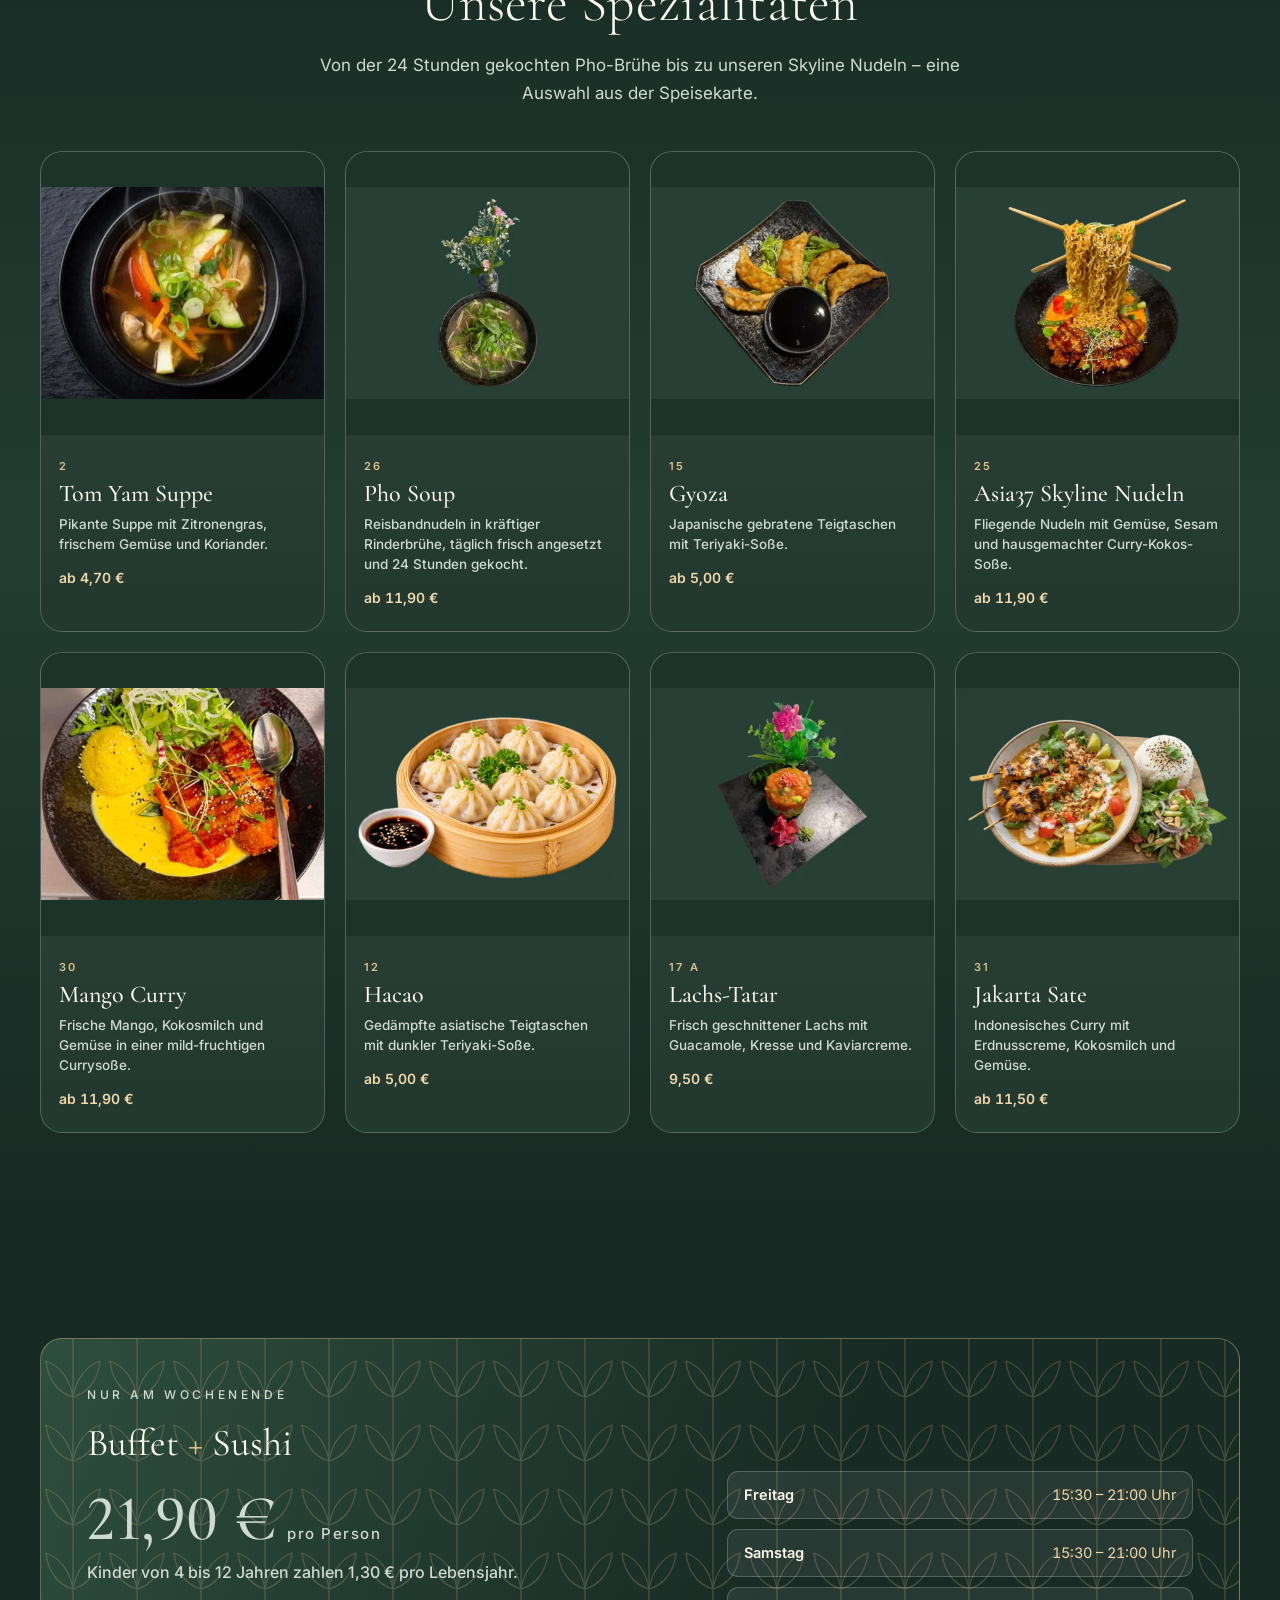
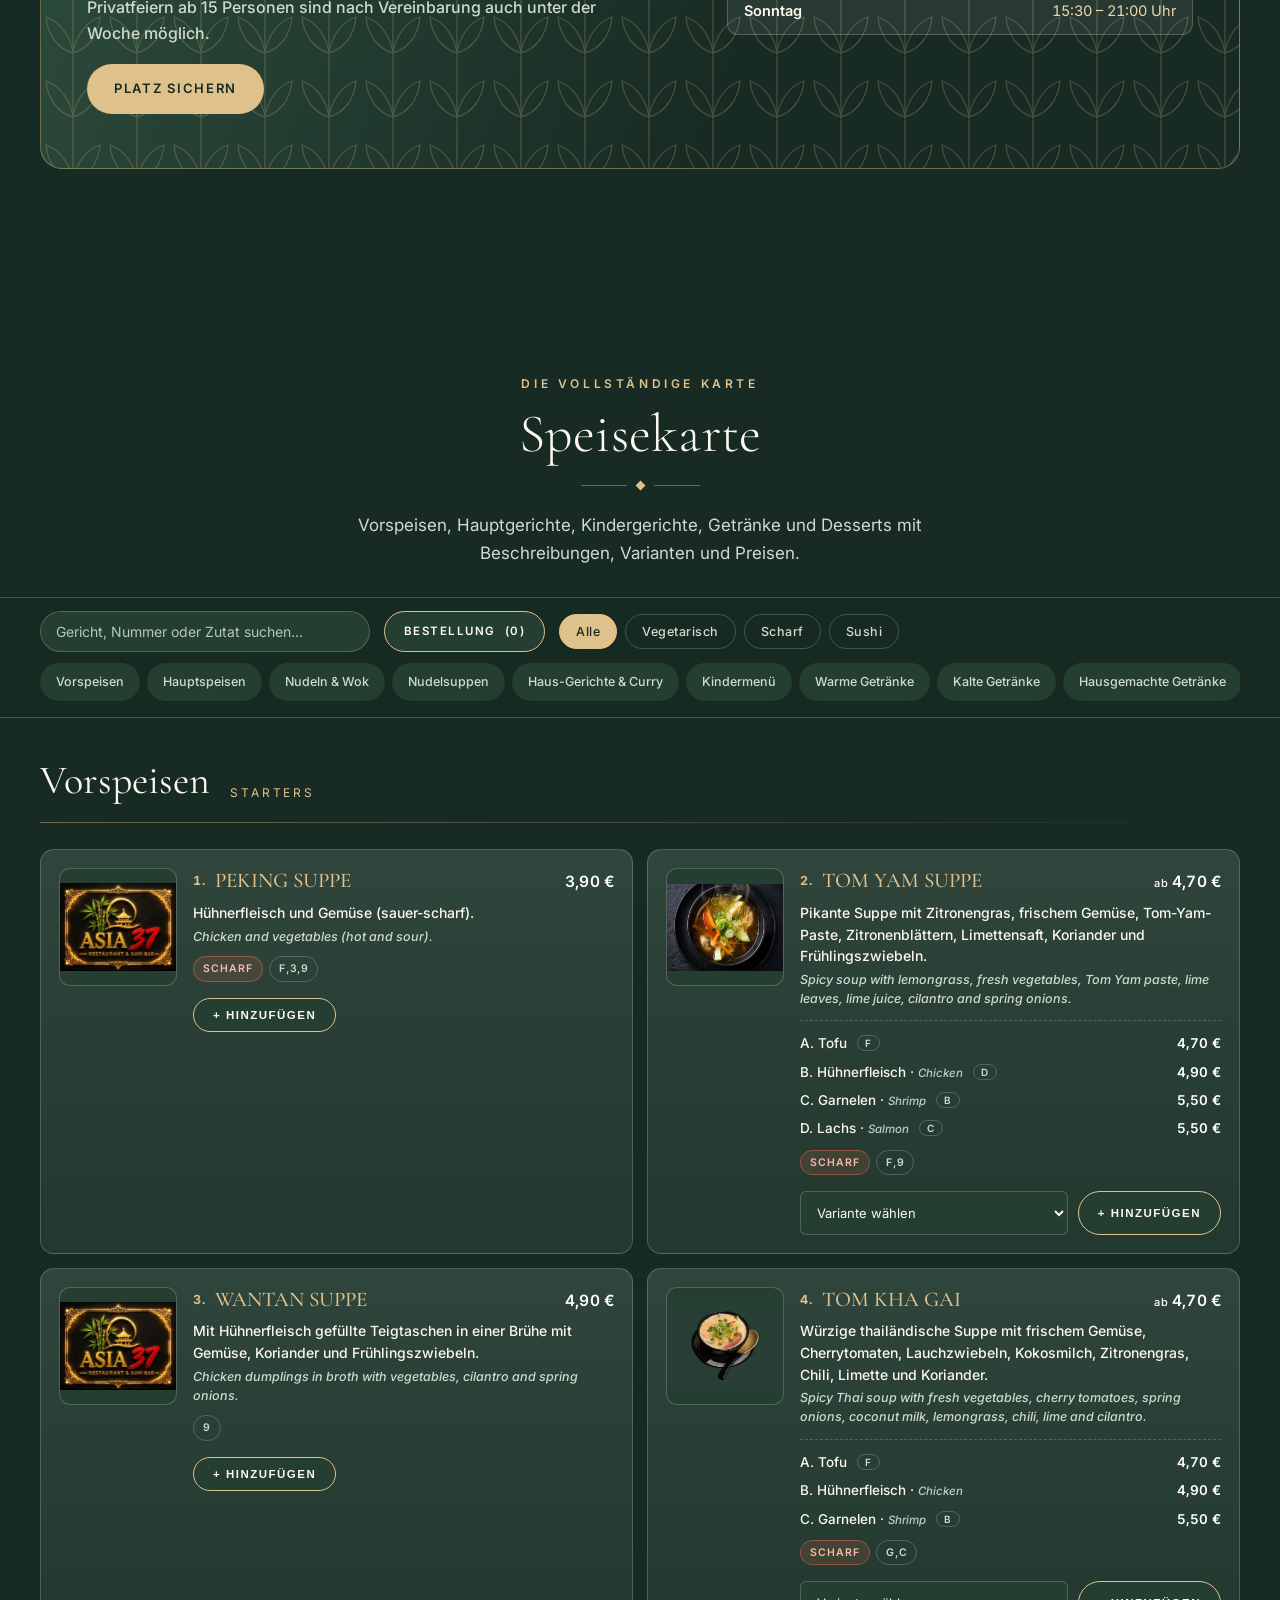
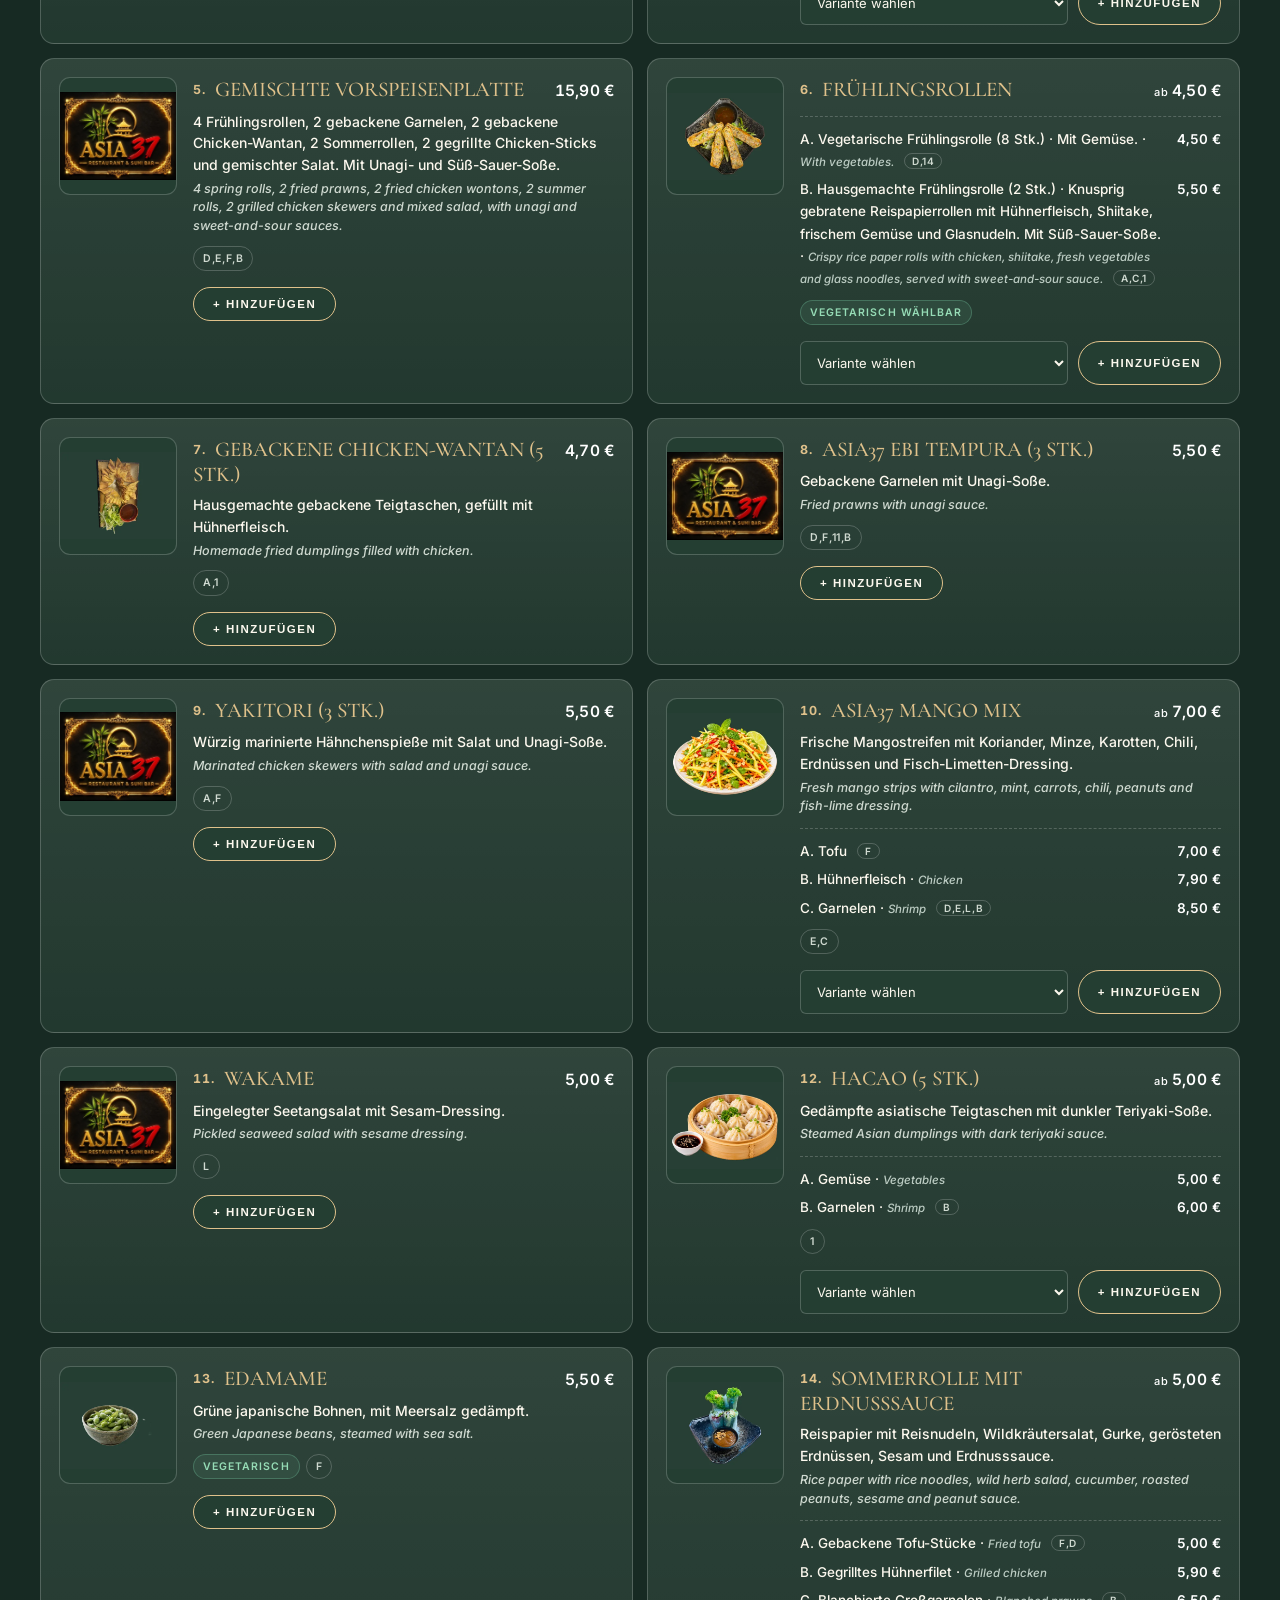
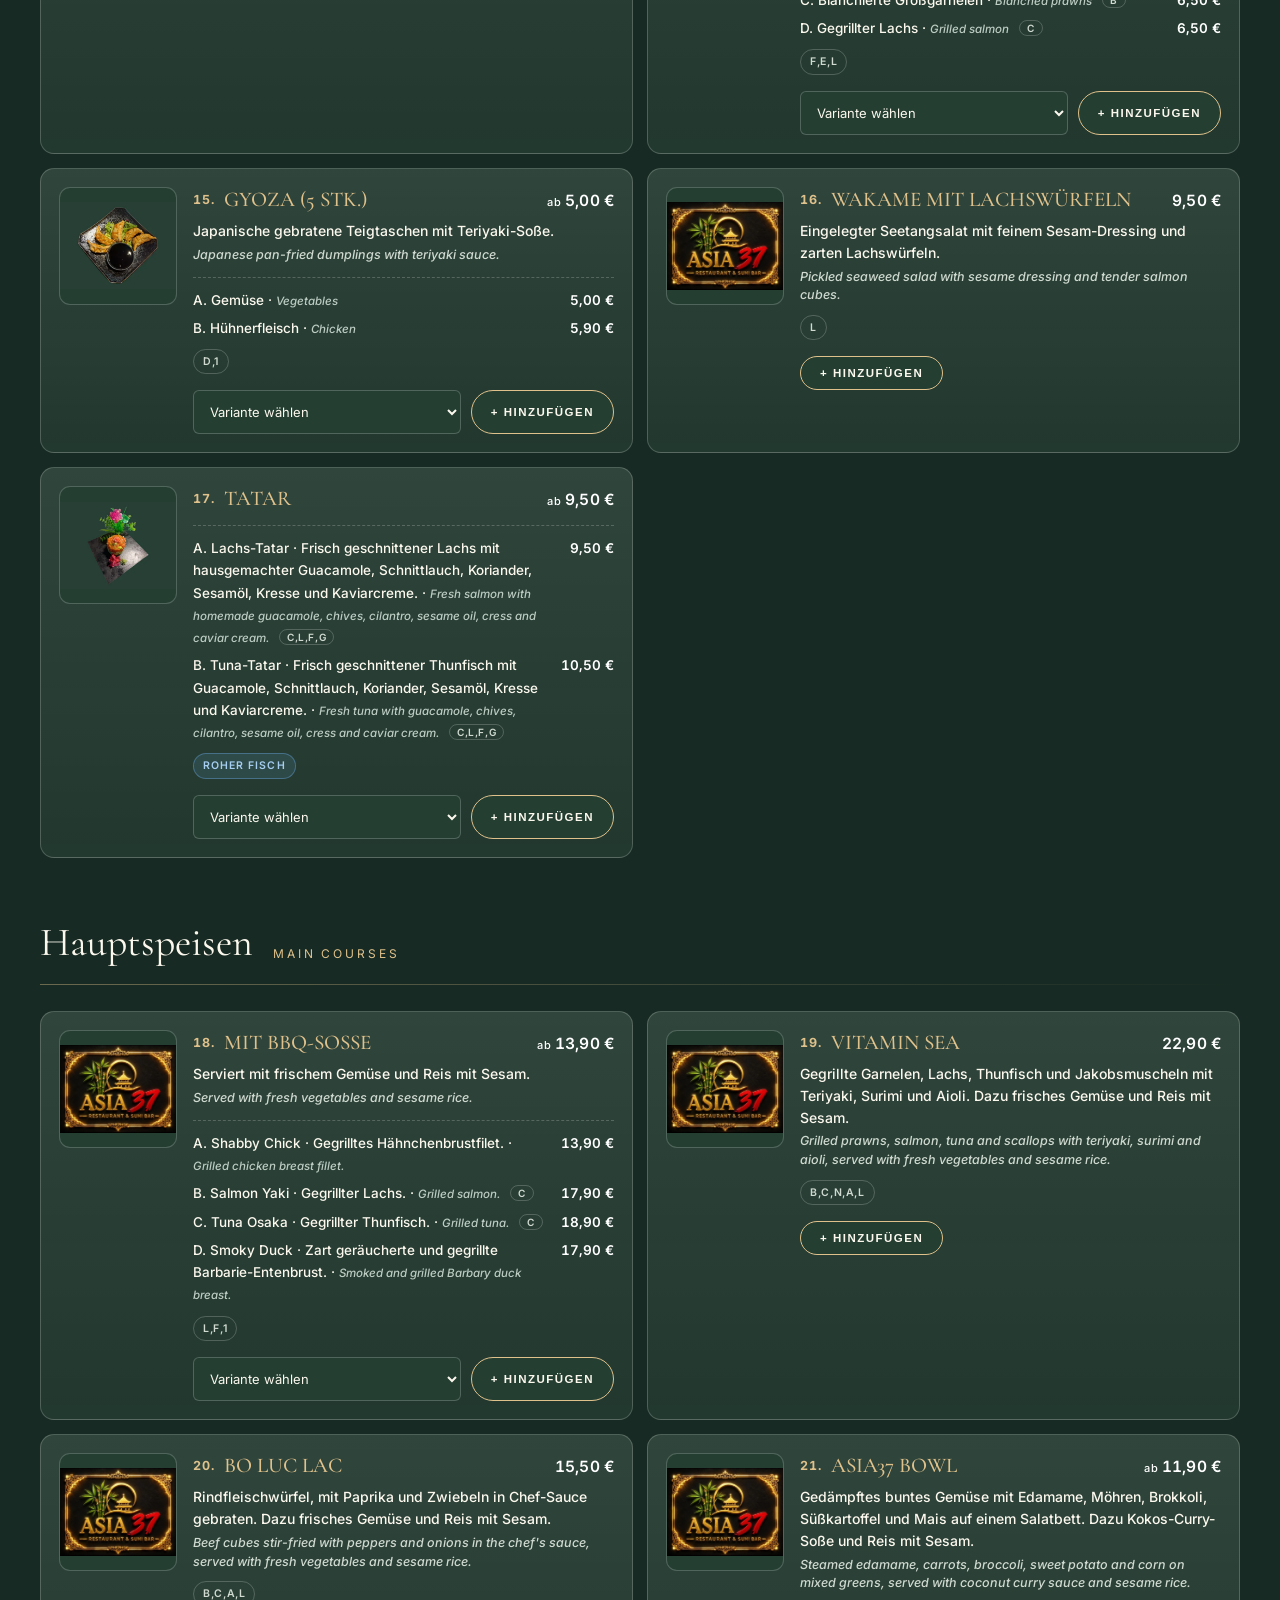
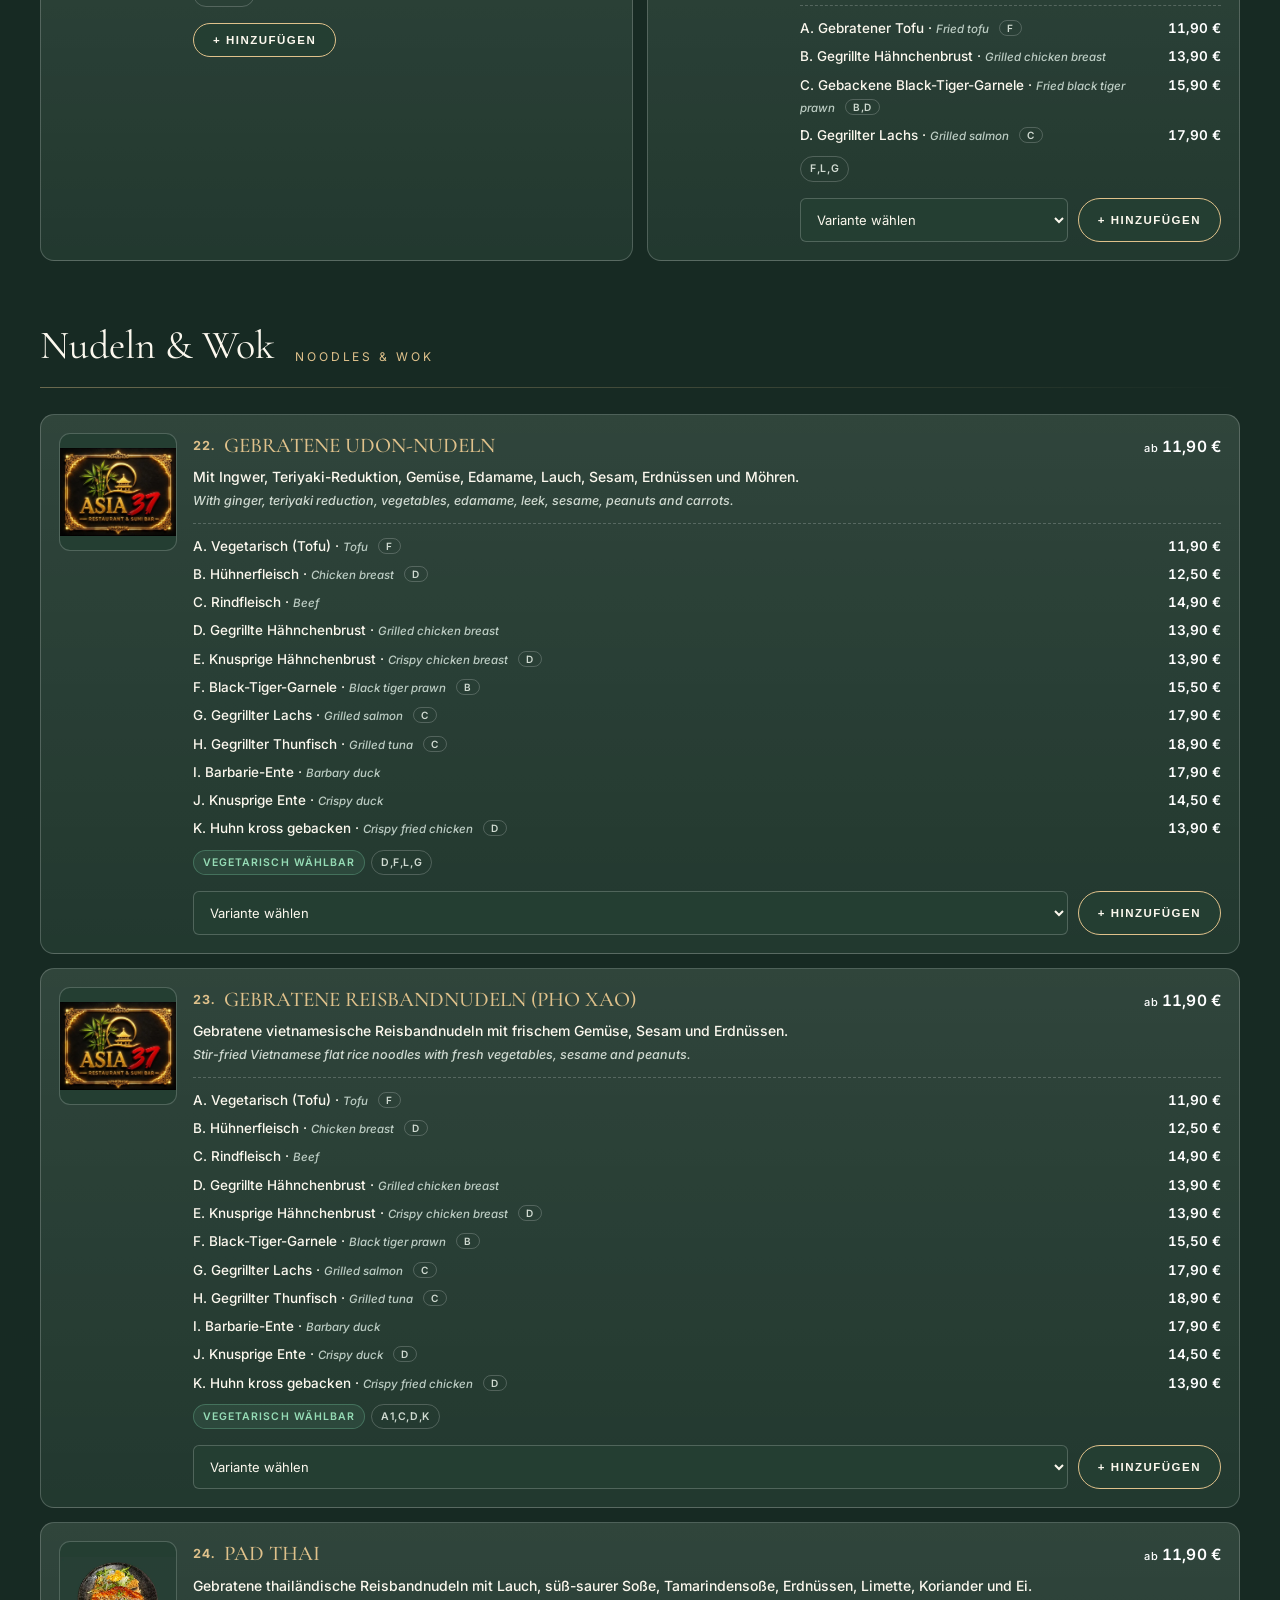
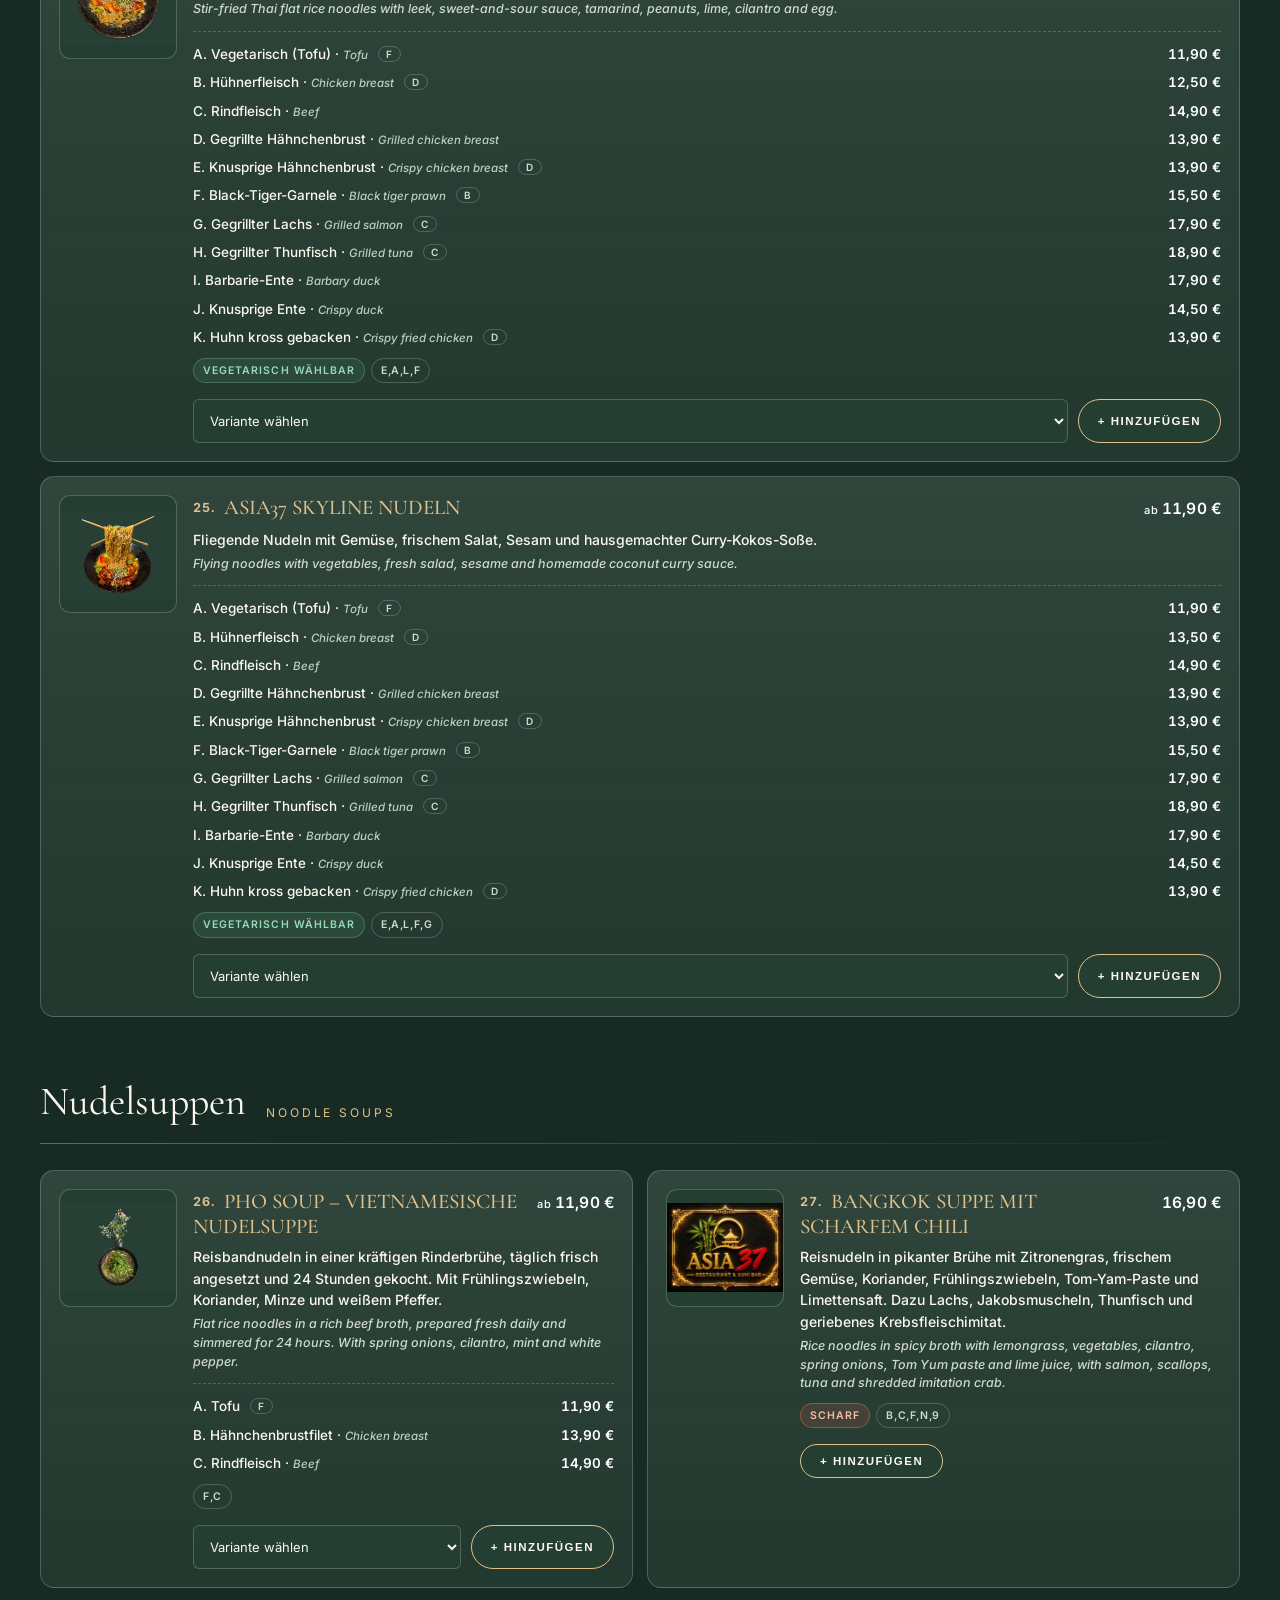
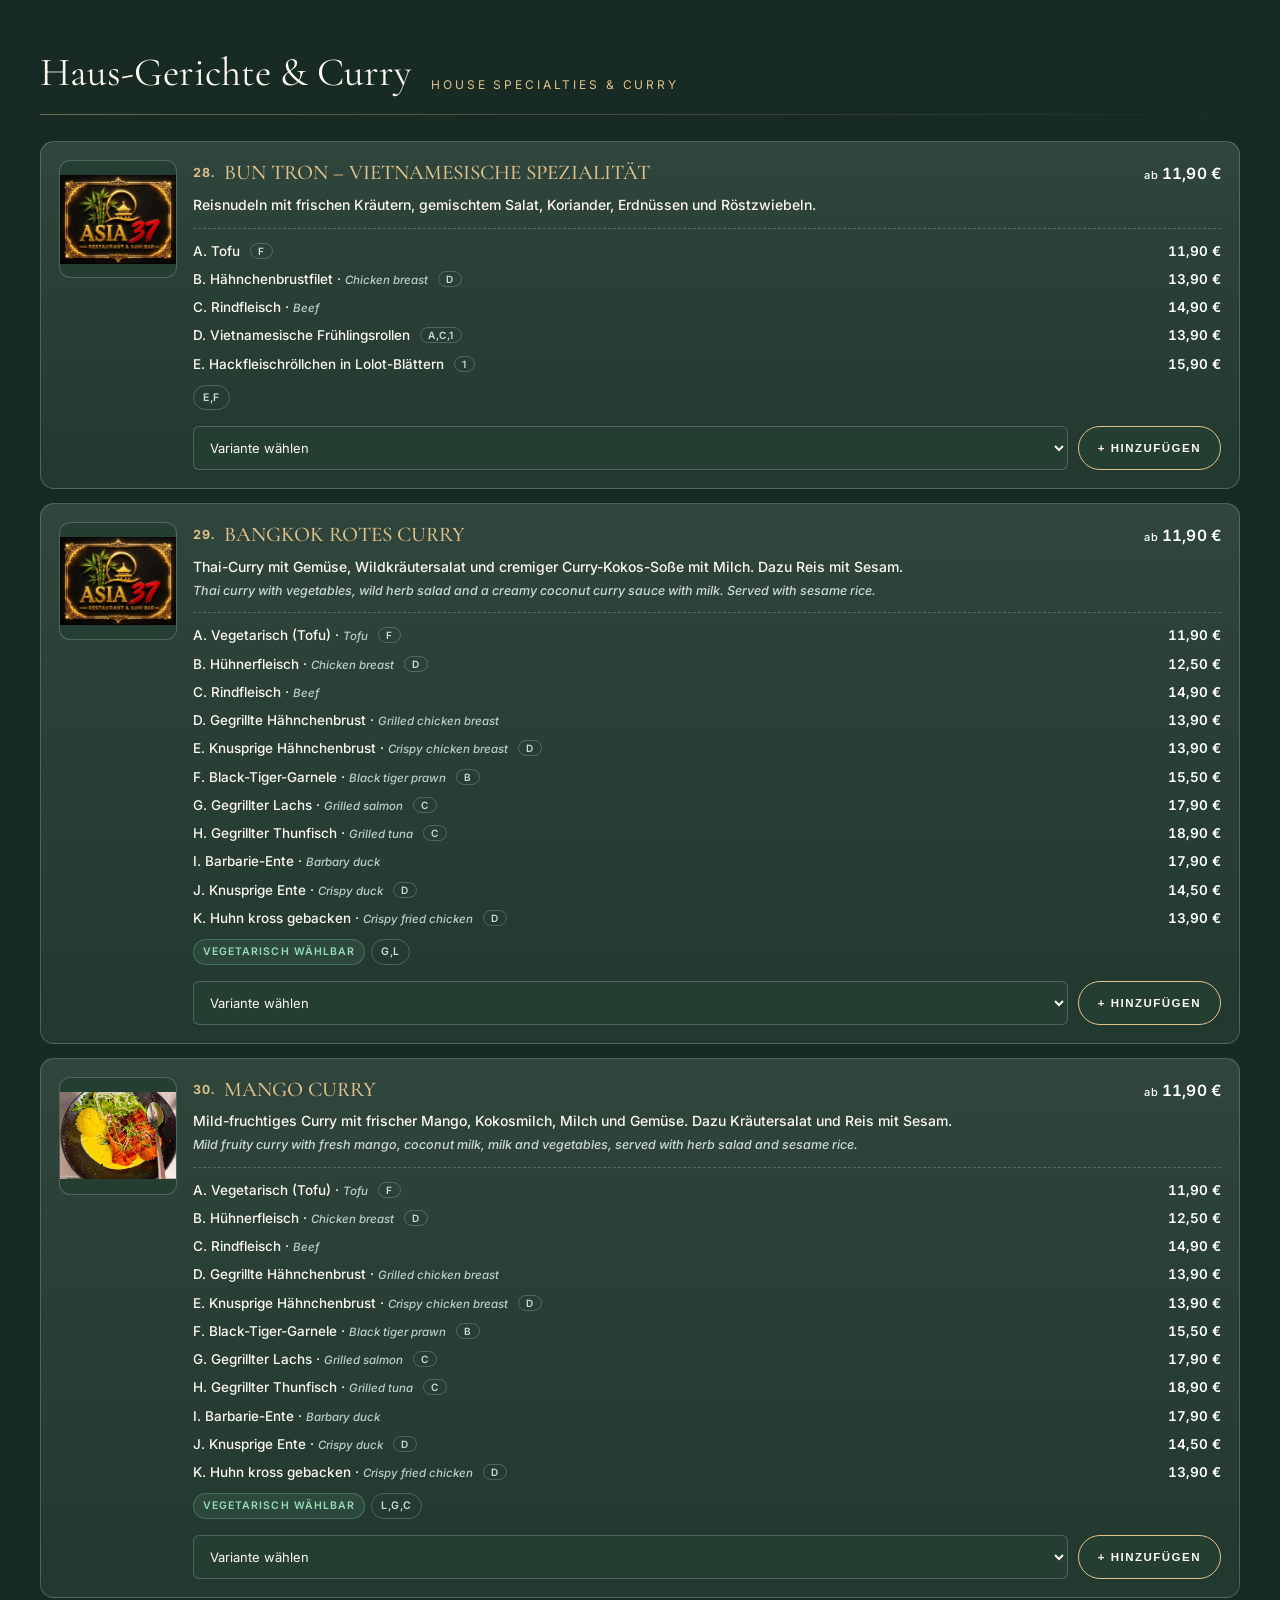
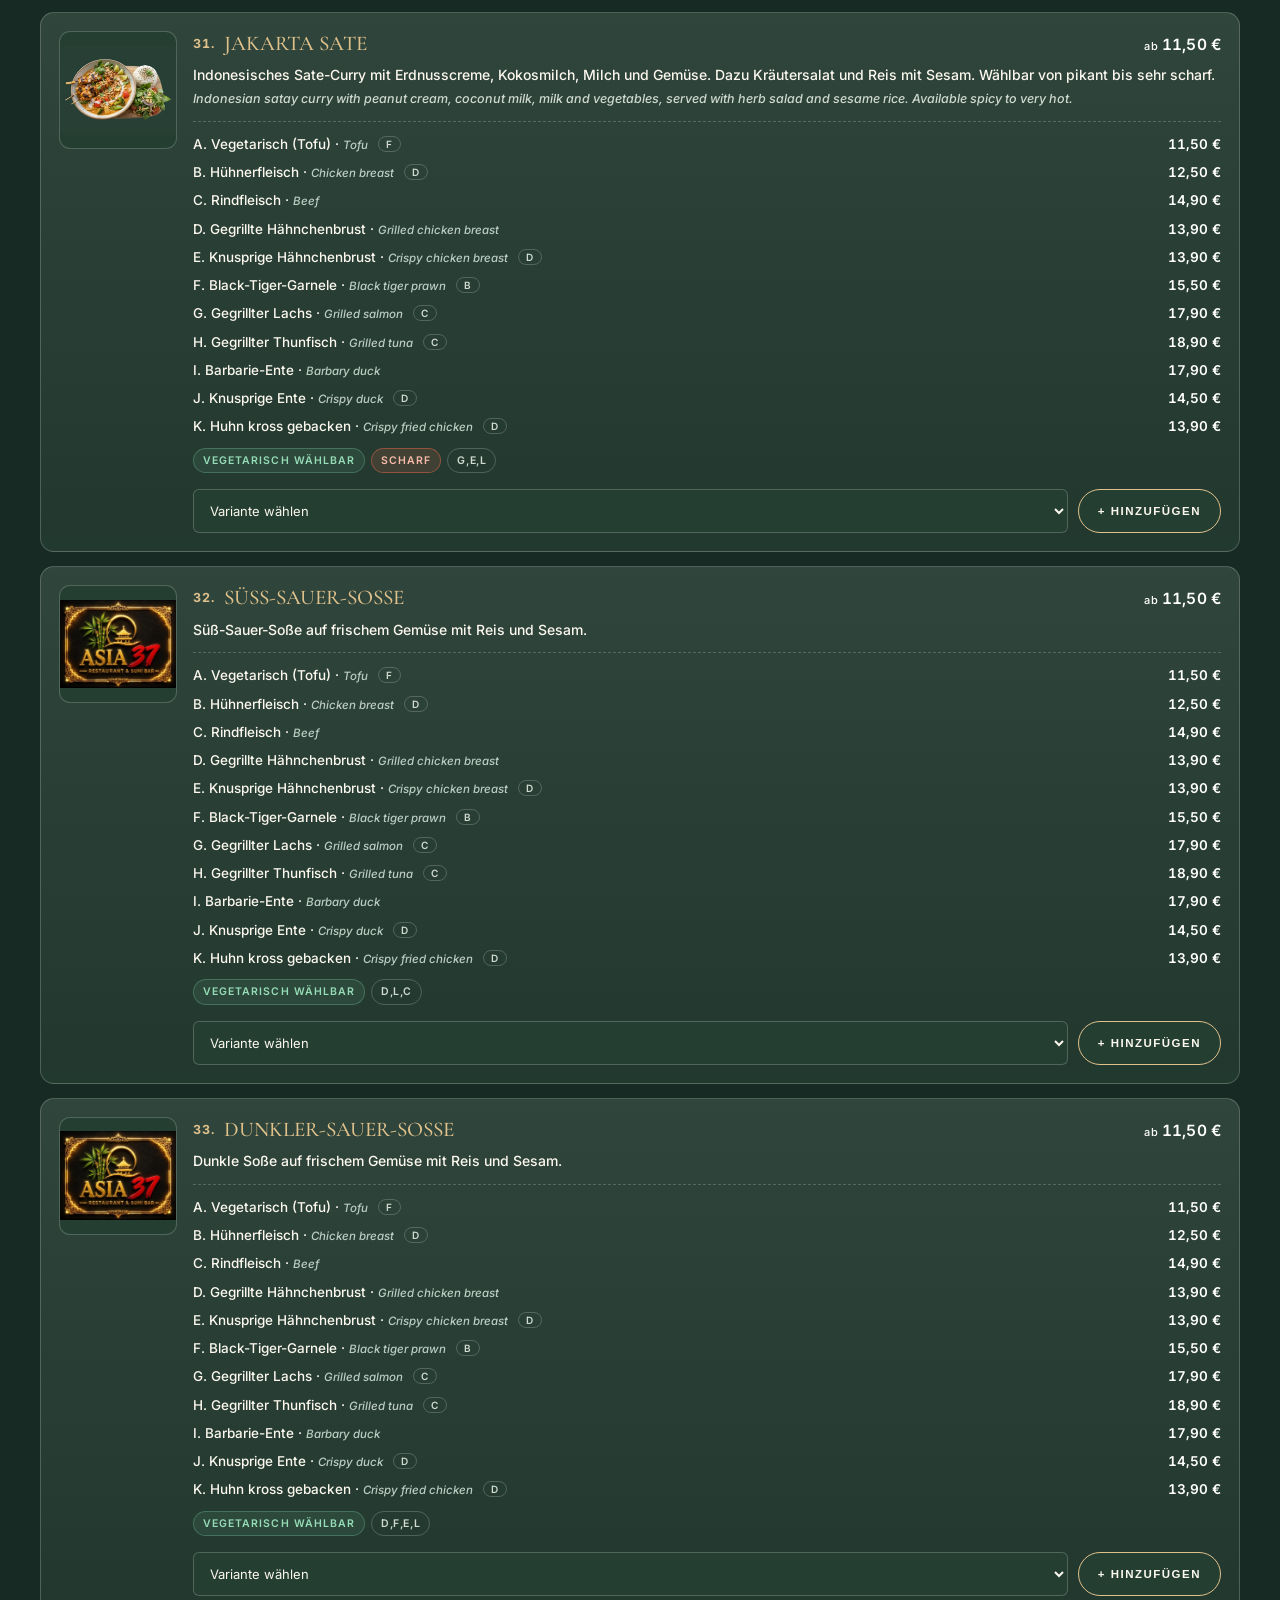
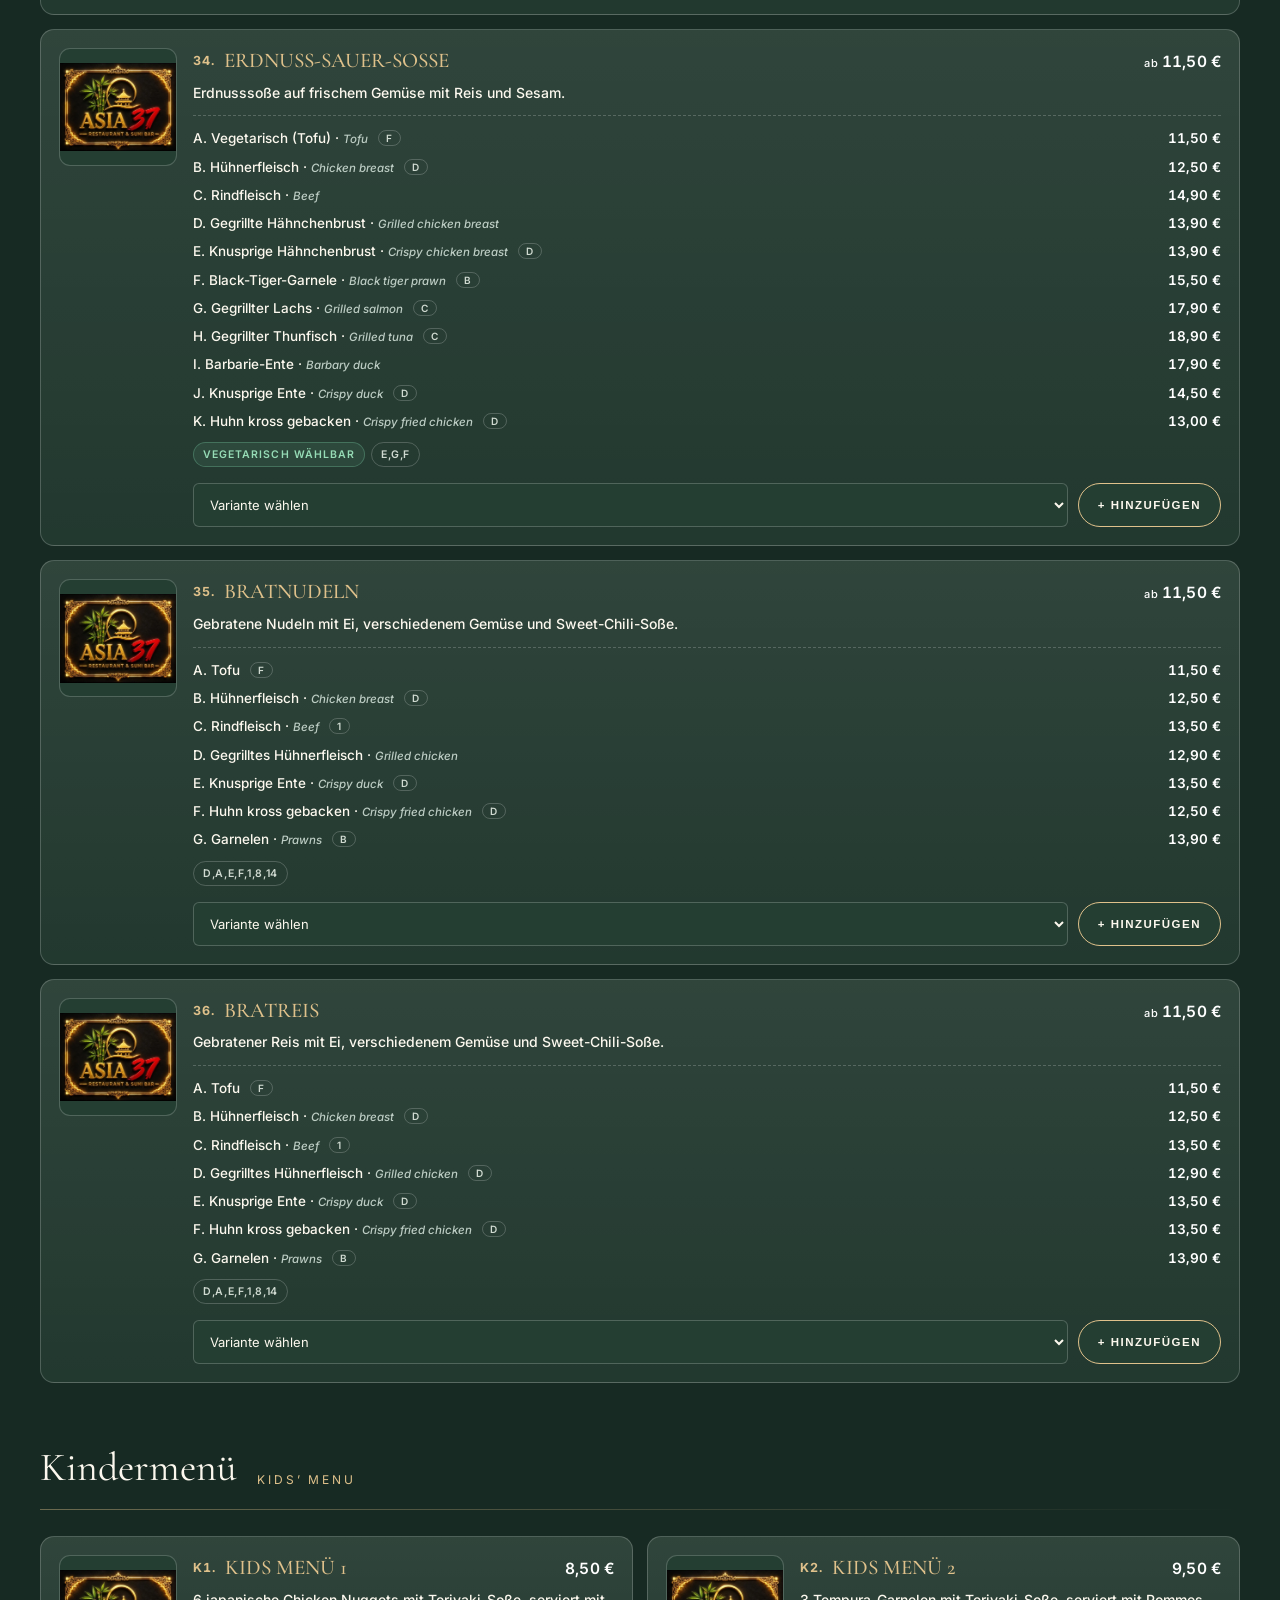
==== commit 82625da4: "Adapt the Mikado layout for Asia37" ====
--- a/index.html
+++ b/index.html
@@ -1,2713 +1,2096 @@
 <!doctype html>
 <html lang="de">
 <head>
-  <meta charset="utf-8">
-  <meta name="viewport" content="width=device-width, initial-scale=1">
-  <title>Asia37 · Restaurant &amp; Sushi Bar in Wiesmoor</title>
-  <meta name="description" content="Asia37 Restaurant &amp; Sushi Bar in Wiesmoor. Entdecken Sie unsere Speisekarte, das Wochenendbuffet, Öffnungszeiten und Anfahrt.">
-  <meta property="og:type" content="website">
-  <meta property="og:locale" content="de_DE">
-  <meta property="og:title" content="Asia37 · Restaurant &amp; Sushi Bar in Wiesmoor">
-  <meta property="og:description" content="Sushi, Wochenendbuffet und vietnamesischer Kaffee am Kornblumenweg in Wiesmoor.">
-  <meta property="og:image" content="https://hoangcaster-website.github.io/Asia-37/assets/buffet/sushi-mix.webp">
-  <meta name="theme-color" content="#172a23">
-  <link rel="icon" href="assets/favicon.png" type="image/png">
-  <link rel="preload" href="assets/fonts/instrument-serif-normal.woff2" as="font" type="font/woff2" crossorigin>
-  <link rel="stylesheet" href="assets/site.css">
-  <script src="assets/site.js" defer></script>
-  <script src="assets/menu-search.js" defer></script>
+<meta charset="utf-8">
+<meta name="viewport" content="width=device-width, initial-scale=1">
+<meta name="theme-color" content="#172a23">
+<title>Asia37 · Restaurant &amp; Sushi Bar in Wiesmoor</title>
+<meta name="description" content="Asia37 Restaurant &amp; Sushi Bar in Wiesmoor. Speisekarte, Wochenendbuffet, Öffnungszeiten und Anfahrt.">
+<link rel="canonical" href="https://hoangcaster-website.github.io/Asia-37/">
+<meta property="og:type" content="restaurant">
+<meta property="og:locale" content="de_DE">
+<meta property="og:site_name" content="Asia37 Restaurant &amp; Sushi Bar">
+<meta property="og:title" content="Asia37 · Restaurant &amp; Sushi Bar in Wiesmoor">
+<meta property="og:description" content="Asiatische Gerichte, Wochenendbuffet mit Sushi und vietnamesischer Kaffee am Kornblumenweg in Wiesmoor.">
+<meta property="og:image" content="https://hoangcaster-website.github.io/Asia-37/assets/buffet/hero-sushi.webp">
+<meta property="og:image:alt" content="Sushi-Auswahl im Asia37">
+<meta name="twitter:card" content="summary_large_image">
+<link rel="icon" type="image/png" href="assets/favicon.png">
+<link rel="preconnect" href="https://fonts.googleapis.com">
+<link rel="preconnect" href="https://fonts.gstatic.com" crossorigin>
+<link rel="stylesheet" href="https://fonts.googleapis.com/css2?family=Anton&family=Cormorant+Garamond:ital,wght@0,300;0,400;0,500;0,600;1,300;1,400&family=Inter:wght@300;400;500;600;700&display=swap">
+<link rel="stylesheet" href="assets/site.css">
 </head>
 <body id="oben">
-  <a class="skip-link" href="#main">Zum Inhalt</a>
-  <header class="site-header">
-    <div class="shell header-inner">
-      <a class="brand" href="./" aria-label="Asia37 – Startseite">
-        <img src="assets/asia37-logo.webp" width="540" height="411" alt="Asia37">
-      </a>
-      <button class="nav-toggle" type="button" aria-expanded="false" aria-controls="main-nav" hidden>Menü <span aria-hidden="true"></span></button>
-      <nav id="main-nav" aria-label="Hauptnavigation">
-        <a href="#haus">Unser Haus</a>
-        <a href="#spezialitaeten">Spezialitäten</a>
-        <a href="#buffet">Buffet</a>
-        <a href="#speisekarte">Speisekarte</a>
-        <a href="#sushi-kunde">Sushi-Kunde</a>
-        <a href="#galerie">Galerie</a>
-        <a href="#kontakt">Kontakt</a>
-      </nav>
-      <a class="header-call" href="tel:+4949449152959">Reservieren</a>
+<a class="skip-link" href="#top">Zum Inhalt</a>
+
+<svg class="icon-sprite" aria-hidden="true">
+  <symbol id="icon-location" viewBox="0 0 24 24"><path d="M12 1a8 8 0 0 0-8 8c0 5.95 8 14 8 14s8-8.05 8-14a8 8 0 0 0-8-8zm0 11.85A3.85 3.85 0 1 1 12 5a3.85 3.85 0 0 1 0 7.85z"/></symbol>
+</svg>
+
+<header class="nav" id="nav">
+  <div class="nav__inner">
+    <a class="brand" href="#top" aria-label="Asia37 – zur Startseite">
+      <img class="brand__logo" src="assets/asia37-logo.webp" width="540" height="411" alt="Asia37">
+    </a>
+    <nav class="nav__links" id="nav-links" aria-label="Hauptnavigation">
+      <a href="#haus">Unser Haus</a>
+      <a href="#signatures">Spezialitäten</a>
+      <a href="#buffet">Buffet</a>
+      <a href="#karte">Speisekarte</a>
+      <a href="#sushi">Sushi-Kunde</a>
+      <a href="#galerie">Galerie</a>
+      <a href="#kontakt">Kontakt</a>
+    </nav>
+    <a class="btn btn--gold btn--sm nav__cta" href="#reservieren">Tisch reservieren</a>
+    <button class="burger" id="nav-burger" type="button" aria-label="Menü öffnen" aria-expanded="false" aria-controls="nav-links"><span></span></button>
+  </div>
+</header>
+
+<main id="top" tabindex="-1">
+  <span id="main" class="legacy-anchor" aria-hidden="true"></span>
+
+  <!-- ============================================================ HERO -->
+  <section class="hero">
+    <div class="waves" aria-hidden="true"></div>
+    <span class="hero__glow" aria-hidden="true"></span>
+
+    <div class="shell hero__grid">
+      <div class="hero__copy reveal">
+        <p class="hero__kicker"><span>寿司</span><i aria-hidden="true"></i>Wiesmoor · Ostfriesland</p>
+        <h1>
+          <span class="wordmark">
+            <span class="wordmark__name">Asia37</span>
+            <span class="wordmark__sub">Restaurant &amp; Sushi Bar</span>
+          </span>
+        </h1>
+        <p class="hero__lead">Sushi am Wochenendbuffet, herzhafte asiatische Gerichte, hausgemachte Limonade und vietnamesischer Kaffee.</p>
+        <div class="hero__cta">
+          <a class="btn btn--gold" href="tel:+4949449152959">04944 9152959</a>
+          <a class="btn btn--ghost" href="#karte">Jetzt bestellen</a>
+        </div>
+        <ul class="hero__facts">
+          <li><b>Küche</b><span>Japanisch · Thai · Vietnamesisch</span></li>
+          <li><b>Wochenendbuffet</b><span>21,90 € pro Person</span></li>
+          <li><b>Abholung</b><span>Alle Gerichte zum Mitnehmen</span></li>
+        </ul>
+      </div>
+
+      <div class="hero__art reveal">
+        <span class="hero__ring" aria-hidden="true"></span>
+        <div class="hero__stack">
+          <figure class="hero__card hero__card--a">
+            <img src="assets/buffet/hero-sushi.webp" srcset="assets/buffet/hero-sushi-500.webp 500w, assets/buffet/hero-sushi.webp 900w" sizes="(max-width: 620px) 78vw, (max-width: 900px) 385px, 30vw" alt="Sushi-Auswahl mit Nigiri, Maki und Sashimi" width="900" height="663" fetchpriority="high">
+          </figure>
+          <span class="hero__badge"><b>21,90 €</b><span>Buffet + Sushi</span></span>
+        </div>
+        <figure class="hero__card hero__card--b">
+          <img src="assets/buffet/sushi-mix.webp" alt="Sushi mit Nigiri und Maki auf dunklem Geschirr" width="900" height="1200">
+        </figure>
+      </div>
     </div>
-  </header>
-  <main id="main" tabindex="-1">
-    <section class="hero-stage" aria-labelledby="home-title">
-      <div class="shell hero">
-        <div class="hero-intro">
-          <p class="eyebrow">Wiesmoor · Ostfriesland</p>
-          <h1 id="home-title"><span class="hero-name">Asia37</span> <span class="hero-subtitle">Restaurant &amp; Sushi Bar</span></h1>
-          <p class="hero-copy">Sushi am Wochenendbuffet, hausgemachte Limonade und vietnamesischer Kaffee.</p>
-          <div class="hero-actions">
-            <a class="button" href="#speisekarte">Speisekarte ansehen</a>
-            <a class="button button-outline" href="#bestellen">Zur Abholung bestellen</a>
+
+    <div class="marquee">
+      <div class="marquee__track">
+        <span class="marquee__group">
+          <span>Buffet &amp; Sushi</span><i></i><span>Vorspeisen</span><i></i><span>Hauptspeisen</span><i></i><span>Pho</span><i></i><span>Pad Thai</span><i></i><span>Tom Yam</span><i></i><span>Gyoza</span><i></i><span>Tempura</span><i></i><span>Mango Curry</span><i></i><span>Getränke</span><i></i><span>Desserts</span><i></i>
+        </span>
+        <span class="marquee__group" aria-hidden="true">
+          <span>Buffet &amp; Sushi</span><i></i><span>Vorspeisen</span><i></i><span>Hauptspeisen</span><i></i><span>Pho</span><i></i><span>Pad Thai</span><i></i><span>Tom Yam</span><i></i><span>Gyoza</span><i></i><span>Tempura</span><i></i><span>Mango Curry</span><i></i><span>Getränke</span><i></i><span>Desserts</span><i></i>
+        </span>
+      </div>
+    </div>
+  </section>
+
+  <!-- ============================================================ ÜBER UNS -->
+  <section class="section" id="haus">
+    <div class="shell">
+      <div class="center" style="max-width:820px;margin-inline:auto">
+        <p class="eyebrow reveal">Willkommen bei Asia37</p>
+        <h2 class="title reveal">Die kulinarische Vielfalt<br>Nord- und <em>Südostasiens</em>.</h2>
+        <div class="rule reveal" aria-hidden="true"><i></i></div>
+        <p class="lede reveal">Wir verbinden authentische, herzhafte Gerichte Südostasiens mit feinen japanischen Sushi-Kreationen und ausgewählten Spezialitäten der japanischen Küche. Besonderen Wert legen wir auf frische, sorgfältig ausgewählte Zutaten – sie geben unseren Gerichten ihren einzigartigen Charakter.</p>
+        <p class="lede reveal" style="margin-top:18px">Besuchen Sie uns am Kornblumenweg 2 in Wiesmoor. Für Privatfeiern ab 15 Personen sind auch Termine unter der Woche nach Vereinbarung möglich.</p>
+      </div>
+    </div>
+  </section>
+
+  <!-- ============================================================ SPEZIALITÄTEN -->
+  <section class="section section--sea" id="signatures">
+    <span id="spezialitaeten" class="legacy-anchor" aria-hidden="true"></span>
+    <div class="shell">
+      <div class="sig-head center reveal">
+        <div>
+          <p class="eyebrow">Eine Auswahl</p>
+          <h2 class="title">Unsere Spezialitäten</h2>
+          <p class="lede">Von der 24 Stunden gekochten Pho-Brühe bis zu unseren Skyline Nudeln – eine Auswahl aus der Speisekarte.</p>
+        </div>
+      </div>
+
+      <div class="sig-grid">
+        <a class="sig reveal" href="#gericht-tom-yam">
+          <div class="sig__img"><img src="assets/menu/tom-yam.webp" alt="" loading="lazy" width="448" height="336"></div>
+          <div class="sig__body">
+            <span class="sig__no">2</span>
+            <h3>Tom Yam Suppe</h3>
+            <p>Pikante Suppe mit Zitronengras, frischem Gemüse und Koriander.</p>
+            <span class="sig__price">ab 4,70 €</span>
           </div>
-        </div>
-        <figure class="hero-visual">
-          <div class="hero-images">
-            <img class="hero-primary" src="assets/buffet/sushi-mix.webp" srcset="assets/buffet/sushi-mix-500.webp 500w, assets/buffet/sushi-mix.webp 900w" sizes="(max-width: 820px) min(78vw, 480px), min(42vw, 530px)" width="900" height="1200" alt="Sushi-Auswahl mit Nigiri und Maki auf einem Teller" fetchpriority="high">
-            <img class="hero-secondary" src="assets/buffet/lachsrollen.webp" width="600" height="800" alt="Sushirollen mit Lachs auf dunklem Geschirr">
+        </a>
+
+        <a class="sig reveal" href="#gericht-pho-soup">
+          <div class="sig__img"><img src="assets/menu/pho-soup.webp" alt="" loading="lazy" width="448" height="336"></div>
+          <div class="sig__body">
+            <span class="sig__no">26</span>
+            <h3>Pho Soup</h3>
+            <p>Reisbandnudeln in kräftiger Rinderbrühe, täglich frisch angesetzt und 24 Stunden gekocht.</p>
+            <span class="sig__price">ab 11,90 €</span>
           </div>
-          <figcaption>Sushi-Auswahl · Serviervorschläge</figcaption>
-        </figure>
-        <dl class="hero-facts">
-          <div><dt>Buffettage</dt><dd>Freitag bis Sonntag</dd></div>
-          <div><dt>Buffetzeiten</dt><dd>15:30–21:00 Uhr</dd></div>
-          <div><dt>Zum Mitnehmen</dt><dd>Alle Gerichte</dd></div>
-        </dl>
-      </div>
-    </section>
-    <section class="shell welcome" id="haus" aria-labelledby="welcome-title">
-      <p class="eyebrow">Unser Haus</p>
-      <h2 id="welcome-title">Asiatische Küche <em>in Wiesmoor</em></h2>
-      <p>Wir freuen uns auf Ihren Besuch am Kornblumenweg 2. Für Privatfeiern ab 15 Personen sind auch Termine unter der Woche nach Vereinbarung möglich.</p>
-      <a class="text-link" href="#kontakt">Öffnungszeiten &amp; Anfahrt</a>
-    </section>
-    <section class="specialties" id="spezialitaeten" aria-labelledby="specialties-title">
-      <div class="shell">
-        <h2 id="specialties-title">Unsere <em>Spezialitäten</em></h2>
-        <ul class="specialty-grid" role="list">
-          <li>
-            <a href="#gericht-tom-yam">
-              <img src="assets/menu/tom-yam.webp" width="448" height="336" loading="lazy" alt="">
-              <h3>Tom Yam Suppe</h3>
-            </a>
-          </li>
-          <li>
-            <a href="#gericht-gyoza">
-              <img src="assets/menu/gyoza.webp" width="448" height="336" loading="lazy" alt="">
-              <h3>Gyoza</h3>
-            </a>
-          </li>
-          <li>
-            <a href="#gericht-skyline-nudeln">
-              <img src="assets/menu/skyline-nudeln.webp" width="448" height="336" loading="lazy" alt="">
-              <h3>Asia37 Skyline Nudeln</h3>
-            </a>
-          </li>
-          <li>
-            <a href="#gericht-mango-curry">
-              <img src="assets/menu/mango-curry.webp" width="448" height="336" loading="lazy" alt="">
-              <h3>Mango Curry</h3>
-            </a>
-          </li>
+        </a>
+
+        <a class="sig reveal" href="#gericht-gyoza">
+          <div class="sig__img"><img src="assets/menu/gyoza.webp" alt="" loading="lazy" width="448" height="336"></div>
+          <div class="sig__body">
+            <span class="sig__no">15</span>
+            <h3>Gyoza</h3>
+            <p>Japanische gebratene Teigtaschen mit Teriyaki-Soße.</p>
+            <span class="sig__price">ab 5,00 €</span>
+          </div>
+        </a>
+
+        <a class="sig reveal" href="#gericht-skyline-nudeln">
+          <div class="sig__img"><img src="assets/menu/skyline-nudeln.webp" alt="" loading="lazy" width="448" height="336"></div>
+          <div class="sig__body">
+            <span class="sig__no">25</span>
+            <h3>Asia37 Skyline Nudeln</h3>
+            <p>Fliegende Nudeln mit Gemüse, Sesam und hausgemachter Curry-Kokos-Soße.</p>
+            <span class="sig__price">ab 11,90 €</span>
+          </div>
+        </a>
+
+        <a class="sig reveal" href="#gericht-mango-curry">
+          <div class="sig__img"><img src="assets/menu/mango-curry.webp" alt="" loading="lazy" width="448" height="336"></div>
+          <div class="sig__body">
+            <span class="sig__no">30</span>
+            <h3>Mango Curry</h3>
+            <p>Frische Mango, Kokosmilch und Gemüse in einer mild-fruchtigen Currysoße.</p>
+            <span class="sig__price">ab 11,90 €</span>
+          </div>
+        </a>
+
+        <a class="sig reveal" href="#gericht-hacao">
+          <div class="sig__img"><img src="assets/menu/hacao.webp" alt="" loading="lazy" width="448" height="336"></div>
+          <div class="sig__body">
+            <span class="sig__no">12</span>
+            <h3>Hacao</h3>
+            <p>Gedämpfte asiatische Teigtaschen mit dunkler Teriyaki-Soße.</p>
+            <span class="sig__price">ab 5,00 €</span>
+          </div>
+        </a>
+
+        <a class="sig reveal" href="#gericht-tatar">
+          <div class="sig__img"><img src="assets/menu/tatar.webp" alt="" loading="lazy" width="448" height="336"></div>
+          <div class="sig__body">
+            <span class="sig__no">17 A</span>
+            <h3>Lachs-Tatar</h3>
+            <p>Frisch geschnittener Lachs mit Guacamole, Kresse und Kaviarcreme.</p>
+            <span class="sig__price">9,50 €</span>
+          </div>
+        </a>
+
+        <a class="sig reveal" href="#gericht-jakarta-sate">
+          <div class="sig__img"><img src="assets/menu/jakarta-sate.webp" alt="" loading="lazy" width="448" height="336"></div>
+          <div class="sig__body">
+            <span class="sig__no">31</span>
+            <h3>Jakarta Sate</h3>
+            <p>Indonesisches Curry mit Erdnusscreme, Kokosmilch und Gemüse.</p>
+            <span class="sig__price">ab 11,50 €</span>
+          </div>
+        </a>
+      </div>
+    </div>
+  </section>
+
+  <!-- ============================================================ BUFFET -->
+  <section class="section" id="buffet" aria-labelledby="buffet-title">
+    <div class="shell">
+      <div class="buffet reveal">
+        <div class="waves" aria-hidden="true" style="opacity:.3"></div>
+        <div style="position:relative;z-index:2">
+          <p class="eyebrow">Nur am Wochenende</p>
+          <h2 id="buffet-title">Buffet <span style="color:var(--gold)">+</span> Sushi</h2>
+          <p class="buffet__price">21,90 €<small>pro Person</small></p>
+          <p>Kinder von 4 bis 12 Jahren zahlen 1,30 € pro Lebensjahr.</p>
+          <p>Privatfeiern ab 15 Personen sind nach Vereinbarung auch unter der Woche möglich.</p>
+          <p style="margin-top:18px"><a class="btn btn--gold" href="#reservieren">Platz sichern</a></p>
+        </div>
+        <ul class="buffet__times">
+          <li><b>Freitag</b><span>15:30 – 21:00 Uhr</span></li>
+          <li><b>Samstag</b><span>15:30 – 21:00 Uhr</span></li>
+          <li><b>Sonntag</b><span>15:30 – 21:00 Uhr</span></li>
         </ul>
-        <p class="specialty-caption">Serviervorschläge</p>
-      </div>
-    </section>
-    <section class="buffet-feature" id="buffet" aria-labelledby="buffet-title">
-      <div class="shell buffet-inner">
-        <div class="buffet-feature-copy">
-          <p class="eyebrow">Freitag bis Sonntag</p>
-          <h2 id="buffet-title">Buffet <em>&amp; Sushi</em></h2>
-          <p class="buffet-price"><strong>21,90 €</strong> <span>pro Person</span></p>
-          <dl class="buffet-details">
-            <div><dt>Buffetzeiten</dt><dd>15:30–21:00 Uhr</dd></div>
-            <div><dt>Kinder von 4 bis 12 Jahren</dt><dd>1,30 € pro Lebensjahr</dd></div>
-          </dl>
-          <a class="button" href="tel:+4949449152959">Tisch reservieren</a>
-        </div>
-        <figure class="buffet-photo">
-          <img src="assets/buffet/sushi-platte.webp" width="840" height="1120" alt="Große Sushi-Platte mit Rollen, Nigiri und Sashimi" loading="lazy">
-          <figcaption>Serviervorschlag</figcaption>
-        </figure>
-      </div>
-    </section>
-    <section class="menu-stage" id="speisekarte" aria-labelledby="menu-title">
-      <div class="shell menu-layout">
-        <div class="menu-heading">
-          <h2 id="menu-title">Speisekarte</h2>
-          <p>Vorspeisen, Hauptgerichte, Getränke &amp; Desserts</p>
-        </div>
-        <div class="menu-tools">
-          <form class="menu-search" role="search" aria-label="Speisekarte" hidden>
-            <label for="menu-query">Speisekarte durchsuchen</label>
-            <div class="menu-search-controls">
-              <input id="menu-query" name="q" type="search" placeholder="Name, Nummer oder Zutat" autocomplete="off">
-              <button type="reset" hidden>Suche löschen</button>
-            </div>
-            <p class="menu-search-status" role="status"></p>
-          </form>
-          <nav class="menu-jump" aria-label="Rubriken der Speisekarte">
-            <p class="eyebrow">Rubriken</p>
-            <ul role="list">
-              <li><a href="#vorspeisen">Vorspeisen</a></li>
-              <li><a href="#hauptspeisen">Hauptspeisen</a></li>
-              <li><a href="#nudeln-wok">Nudeln &amp; Wok</a></li>
-              <li><a href="#nudelsuppen">Nudelsuppen</a></li>
-              <li><a href="#hausgerichte-curry">Haus-Gerichte &amp; Curry</a></li>
-              <li><a href="#kindermenue">Kindermenü</a></li>
-              <li><a href="#warme-getraenke">Warme Getränke</a></li>
-              <li><a href="#kalte-getraenke">Kalte Getränke</a></li>
-              <li><a href="#hausgemacht">Hausgemachte Getränke</a></li>
-              <li><a href="#limonade">Limonade</a></li>
-              <li><a href="#eistee">Homemade Ice Tea</a></li>
-              <li><a href="#wein">Wein</a></li>
-              <li><a href="#cocktails">Cocktails &amp; Longdrinks</a></li>
-              <li><a href="#mocktails">Mocktail</a></li>
-              <li><a href="#alkol">Spirituosen</a></li>
-              <li><a href="#saefte">Säfte</a></li>
-              <li><a href="#bier">Bier</a></li>
-              <li><a href="#desserts">Desserts</a></li>
-              <li><a href="#buffet">Buffet &amp; Sushi</a></li>
-            </ul>
-          </nav>
-        </div>
-        <div class="menu-buffet-result" hidden>
-          <h3>Buffet &amp; Sushi</h3>
-          <a class="text-link" href="#buffet">Buffetzeiten &amp; Preise ansehen</a>
-        </div>
-        <article class="menu-content" aria-label="Speisen, Getränke und Desserts">
-        <section class="menu-section" aria-labelledby="vorspeisen">
-          <div class="menu-section-heading">
-            <h2 id="vorspeisen">Vorspeisen</h2>
-          </div>
-          <ul class="menu-items" role="list">
-            <li class="menu-item">
-              <div>
-                <h3><span class="item-number">1.</span> Peking Suppe <sup>F,3,9</sup></h3>
-                <p>Hühnerfleisch und Gemüse (sauer-scharf).</p>
-                <p lang="en">Chicken and vegetables (hot and sour).</p>
-              </div>
-              <div class="item-prices">
-                <span>3,90&nbsp;€</span>
-              </div>
-            </li>
-            <li class="menu-item menu-item--illustrated" id="gericht-tom-yam">
-              <div>
-                <h3><span class="item-number">2.</span> Tom Yam Suppe <sup>F,9</sup></h3>
-                <p>Pikante Suppe mit Zitronengras, frischem Gemüse, Tom-Yam-Paste, Zitronenblättern, Limettensaft, Koriander und Frühlingszwiebeln.</p>
-                <p lang="en">Spicy soup with lemongrass, fresh vegetables, Tom Yam paste, lime leaves, lime juice, cilantro and spring onions.</p>
-              </div>
-              <div class="item-prices">
-                <span><small>ab</small> 4,70&nbsp;€</span>
-              </div>
-              <figure class="menu-photo">
-                <img src="assets/menu/tom-yam.webp" width="448" height="336" alt="Tom-Yam-Suppe mit frischem Gemüse" loading="lazy">
-                <figcaption>Serviervorschlag</figcaption>
-              </figure>
-              <details class="menu-variants">
-                <summary>Varianten &amp; Preise</summary>
-                <dl>
-                  <div>
-                    <dt>A. Tofu <sup>F</sup>
-                    </dt>
-                    <dd>4,70&nbsp;€</dd>
-                  </div>
-                  <div>
-                    <dt>B. Hühnerfleisch <sup>D</sup>
-                      <p lang="en">Chicken</p>
-                    </dt>
-                    <dd>4,90&nbsp;€</dd>
-                  </div>
-                  <div>
-                    <dt>C. Garnelen <sup>B</sup>
-                      <p lang="en">Shrimp</p>
-                    </dt>
-                    <dd>5,50&nbsp;€</dd>
-                  </div>
-                  <div>
-                    <dt>D. Lachs <sup>C</sup>
-                      <p lang="en">Salmon</p>
-                    </dt>
-                    <dd>5,50&nbsp;€</dd>
-                  </div>
-                </dl>
-              </details>
-            </li>
-            <li class="menu-item">
-              <div>
-                <h3><span class="item-number">3.</span> Wantan Suppe <sup>9</sup></h3>
-                <p>Mit Hühnerfleisch gefüllte Teigtaschen in einer Brühe mit Gemüse, Koriander und Frühlingszwiebeln.</p>
-                <p lang="en">Chicken dumplings in broth with vegetables, cilantro and spring onions.</p>
-              </div>
-              <div class="item-prices">
-                <span>4,90&nbsp;€</span>
-              </div>
-            </li>
-            <li class="menu-item menu-item--illustrated">
-              <div>
-                <h3><span class="item-number">4.</span> Tom Kha Gai <sup>G,C</sup></h3>
-                <p>Würzige thailändische Suppe mit frischem Gemüse, Cherrytomaten, Lauchzwiebeln, Kokosmilch, Zitronengras, Chili, Limette und Koriander.</p>
-                <p lang="en">Spicy Thai soup with fresh vegetables, cherry tomatoes, spring onions, coconut milk, lemongrass, chili, lime and cilantro.</p>
-              </div>
-              <div class="item-prices">
-                <span><small>ab</small> 4,70&nbsp;€</span>
-              </div>
-              <figure class="menu-photo">
-                <img src="assets/menu/tom-kha-gai.webp" width="448" height="336" alt="Schale mit thailändischer Kokossuppe" loading="lazy">
-                <figcaption>Serviervorschlag</figcaption>
-              </figure>
-              <details class="menu-variants">
-                <summary>Varianten &amp; Preise</summary>
-                <dl>
-                  <div>
-                    <dt>A. Tofu <sup>F</sup>
-                    </dt>
-                    <dd>4,70&nbsp;€</dd>
-                  </div>
-                  <div>
-                    <dt>B. Hühnerfleisch
-                      <p lang="en">Chicken</p>
-                    </dt>
-                    <dd>4,90&nbsp;€</dd>
-                  </div>
-                  <div>
-                    <dt>C. Garnelen <sup>B</sup>
-                      <p lang="en">Shrimp</p>
-                    </dt>
-                    <dd>5,50&nbsp;€</dd>
-                  </div>
-                </dl>
-              </details>
-            </li>
-            <li class="menu-item">
-              <div>
-                <h3><span class="item-number">5.</span> Gemischte Vorspeisenplatte <sup>D,E,F,B</sup></h3>
-                <p>4 Frühlingsrollen, 2 gebackene Garnelen, 2 gebackene Chicken-Wantan, 2 Sommerrollen, 2 gegrillte Chicken-Sticks und gemischter Salat. Mit Unagi- und Süß-Sauer-Soße.</p>
-                <p lang="en">4 spring rolls, 2 fried prawns, 2 fried chicken wontons, 2 summer rolls, 2 grilled chicken skewers and mixed salad, with unagi and sweet-and-sour sauces.</p>
-              </div>
-              <div class="item-prices">
-                <span>15,90&nbsp;€</span>
-              </div>
-            </li>
-            <li class="menu-item menu-item--illustrated">
-              <div>
-                <h3><span class="item-number">6.</span> Frühlingsrollen</h3>
-              </div>
-              <div class="item-prices">
-                <span><small>ab</small> 4,50&nbsp;€</span>
-              </div>
-              <figure class="menu-photo">
-                <img src="assets/menu/fruehlingsrollen.webp" width="448" height="336" alt="Frühlingsrollen mit Dip" loading="lazy">
-                <figcaption>Serviervorschlag</figcaption>
-              </figure>
-              <details class="menu-variants">
-                <summary>Varianten &amp; Preise</summary>
-                <dl>
-                  <div>
-                    <dt>A. Vegetarische Frühlingsrolle (8 Stk.) <sup>D,14</sup>
-                      <p>Mit Gemüse.</p>
-                      <p lang="en">With vegetables.</p>
-                    </dt>
-                    <dd>4,50&nbsp;€</dd>
-                  </div>
-                  <div>
-                    <dt>B. Hausgemachte Frühlingsrolle (2 Stk.) <sup>A,C,1</sup>
-                      <p>Knusprig gebratene Reispapierrollen mit Hühnerfleisch, Shiitake, frischem Gemüse und Glasnudeln. Mit Süß-Sauer-Soße.</p>
-                      <p lang="en">Crispy rice paper rolls with chicken, shiitake, fresh vegetables and glass noodles, served with sweet-and-sour sauce.</p>
-                    </dt>
-                    <dd>5,50&nbsp;€</dd>
-                  </div>
-                </dl>
-              </details>
-            </li>
-            <li class="menu-item menu-item--illustrated">
-              <div>
-                <h3><span class="item-number">7.</span> Gebackene Chicken-Wantan (5 Stk.) <sup>A,1</sup></h3>
-                <p>Hausgemachte gebackene Teigtaschen, gefüllt mit Hühnerfleisch.</p>
-                <p lang="en">Homemade fried dumplings filled with chicken.</p>
-              </div>
-              <div class="item-prices">
-                <span>4,70&nbsp;€</span>
-              </div>
-              <figure class="menu-photo">
-                <img src="assets/menu/chicken-wantan.webp" width="448" height="336" alt="Gebackene Wantan mit Dip" loading="lazy">
-                <figcaption>Serviervorschlag</figcaption>
-              </figure>
-            </li>
-            <li class="menu-item">
-              <div>
-                <h3><span class="item-number">8.</span> Asia37 Ebi Tempura (3 Stk.) <sup>D,F,11,B</sup></h3>
-                <p>Gebackene Garnelen mit Unagi-Soße.</p>
-                <p lang="en">Fried prawns with unagi sauce.</p>
-              </div>
-              <div class="item-prices">
-                <span>5,50&nbsp;€</span>
-              </div>
-            </li>
-            <li class="menu-item">
-              <div>
-                <h3><span class="item-number">9.</span> Yakitori (3 Stk.) <sup>A,F</sup></h3>
-                <p>Würzig marinierte Hähnchenspieße mit Salat und Unagi-Soße.</p>
-                <p lang="en">Marinated chicken skewers with salad and unagi sauce.</p>
-              </div>
-              <div class="item-prices">
-                <span>5,50&nbsp;€</span>
-              </div>
-            </li>
-            <li class="menu-item menu-item--illustrated">
-              <div>
-                <h3><span class="item-number">10.</span> Asia37 Mango Mix <sup>E,C</sup></h3>
-                <p>Frische Mangostreifen mit Koriander, Minze, Karotten, Chili, Erdnüssen und Fisch-Limetten-Dressing.</p>
-                <p lang="en">Fresh mango strips with cilantro, mint, carrots, chili, peanuts and fish-lime dressing.</p>
-              </div>
-              <div class="item-prices">
-                <span><small>ab</small> 7,00&nbsp;€</span>
-              </div>
-              <figure class="menu-photo">
-                <img src="assets/menu/mango-mix.webp" width="448" height="336" alt="Mangostreifen mit Gemüse und Kräutern" loading="lazy">
-                <figcaption>Serviervorschlag</figcaption>
-              </figure>
-              <details class="menu-variants">
-                <summary>Varianten &amp; Preise</summary>
-                <dl>
-                  <div>
-                    <dt>A. Tofu <sup>F</sup>
-                    </dt>
-                    <dd>7,00&nbsp;€</dd>
-                  </div>
-                  <div>
-                    <dt>B. Hühnerfleisch
-                      <p lang="en">Chicken</p>
-                    </dt>
-                    <dd>7,90&nbsp;€</dd>
-                  </div>
-                  <div>
-                    <dt>C. Garnelen <sup>D,E,L,B</sup>
-                      <p lang="en">Shrimp</p>
-                    </dt>
-                    <dd>8,50&nbsp;€</dd>
-                  </div>
-                </dl>
-              </details>
-            </li>
-            <li class="menu-item">
-              <div>
-                <h3><span class="item-number">11.</span> Wakame <sup>L</sup></h3>
-                <p>Eingelegter Seetangsalat mit Sesam-Dressing.</p>
-                <p lang="en">Pickled seaweed salad with sesame dressing.</p>
-              </div>
-              <div class="item-prices">
-                <span>5,00&nbsp;€</span>
-              </div>
-            </li>
-            <li class="menu-item menu-item--illustrated">
-              <div>
-                <h3><span class="item-number">12.</span> Hacao (5 Stk.) <sup>1</sup></h3>
-                <p>Gedämpfte asiatische Teigtaschen mit dunkler Teriyaki-Soße.</p>
-                <p lang="en">Steamed Asian dumplings with dark teriyaki sauce.</p>
-              </div>
-              <div class="item-prices">
-                <span><small>ab</small> 5,00&nbsp;€</span>
-              </div>
-              <figure class="menu-photo">
-                <img src="assets/menu/hacao.webp" width="448" height="336" alt="Gedämpfte Teigtaschen im Bambuskorb" loading="lazy">
-                <figcaption>Serviervorschlag</figcaption>
-              </figure>
-              <details class="menu-variants">
-                <summary>Varianten &amp; Preise</summary>
-                <dl>
-                  <div>
-                    <dt>A. Gemüse
-                      <p lang="en">Vegetables</p>
-                    </dt>
-                    <dd>5,00&nbsp;€</dd>
-                  </div>
-                  <div>
-                    <dt>B. Garnelen <sup>B</sup>
-                      <p lang="en">Shrimp</p>
-                    </dt>
-                    <dd>6,00&nbsp;€</dd>
-                  </div>
-                </dl>
-              </details>
-            </li>
-            <li class="menu-item menu-item--illustrated">
-              <div>
-                <h3><span class="item-number">13.</span> Edamame <sup>F</sup></h3>
-                <p>Grüne japanische Bohnen, mit Meersalz gedämpft.</p>
-                <p lang="en">Green Japanese beans, steamed with sea salt.</p>
-              </div>
-              <div class="item-prices">
-                <span>5,50&nbsp;€</span>
-              </div>
-              <figure class="menu-photo">
-                <img src="assets/menu/edamame.webp" width="448" height="336" alt="Edamame in einer Schale" loading="lazy">
-                <figcaption>Serviervorschlag</figcaption>
-              </figure>
-            </li>
-            <li class="menu-item menu-item--illustrated">
-              <div>
-                <h3><span class="item-number">14.</span> Sommerrolle mit Erdnusssauce <sup>F,E,L</sup></h3>
-                <p>Reispapier mit Reisnudeln, Wildkräutersalat, Gurke, gerösteten Erdnüssen, Sesam und Erdnusssauce.</p>
-                <p lang="en">Rice paper with rice noodles, wild herb salad, cucumber, roasted peanuts, sesame and peanut sauce.</p>
-              </div>
-              <div class="item-prices">
-                <span><small>ab</small> 5,00&nbsp;€</span>
-              </div>
-              <figure class="menu-photo">
-                <img src="assets/menu/sommerrolle.webp" width="448" height="336" alt="Sommerrollen mit Erdnusssauce" loading="lazy">
-                <figcaption>Serviervorschlag</figcaption>
-              </figure>
-              <details class="menu-variants">
-                <summary>Varianten &amp; Preise</summary>
-                <dl>
-                  <div>
-                    <dt>A. Gebackene Tofu-Stücke <sup>F,D</sup>
-                      <p lang="en">Fried tofu</p>
-                    </dt>
-                    <dd>5,00&nbsp;€</dd>
-                  </div>
-                  <div>
-                    <dt>B. Gegrilltes Hühnerfilet
-                      <p lang="en">Grilled chicken</p>
-                    </dt>
-                    <dd>5,90&nbsp;€</dd>
-                  </div>
-                  <div>
-                    <dt>C. Blanchierte Großgarnelen <sup>B</sup>
-                      <p lang="en">Blanched prawns</p>
-                    </dt>
-                    <dd>6,50&nbsp;€</dd>
-                  </div>
-                  <div>
-                    <dt>D. Gegrillter Lachs <sup>C</sup>
-                      <p lang="en">Grilled salmon</p>
-                    </dt>
-                    <dd>6,50&nbsp;€</dd>
-                  </div>
-                </dl>
-              </details>
-            </li>
-            <li class="menu-item menu-item--illustrated" id="gericht-gyoza">
-              <div>
-                <h3><span class="item-number">15.</span> Gyoza (5 Stk.) <sup>D,1</sup></h3>
-                <p>Japanische gebratene Teigtaschen mit Teriyaki-Soße.</p>
-                <p lang="en">Japanese pan-fried dumplings with teriyaki sauce.</p>
-              </div>
-              <div class="item-prices">
-                <span><small>ab</small> 5,00&nbsp;€</span>
-              </div>
-              <figure class="menu-photo">
-                <img src="assets/menu/gyoza.webp" width="448" height="336" alt="Gebratene Gyoza und Dip" loading="lazy">
-                <figcaption>Serviervorschlag</figcaption>
-              </figure>
-              <details class="menu-variants">
-                <summary>Varianten &amp; Preise</summary>
-                <dl>
-                  <div>
-                    <dt>A. Gemüse
-                      <p lang="en">Vegetables</p>
-                    </dt>
-                    <dd>5,00&nbsp;€</dd>
-                  </div>
-                  <div>
-                    <dt>B. Hühnerfleisch
-                      <p lang="en">Chicken</p>
-                    </dt>
-                    <dd>5,90&nbsp;€</dd>
-                  </div>
-                </dl>
-              </details>
-            </li>
-            <li class="menu-item">
-              <div>
-                <h3><span class="item-number">16.</span> Wakame mit Lachswürfeln <sup>L</sup></h3>
-                <p>Eingelegter Seetangsalat mit feinem Sesam-Dressing und zarten Lachswürfeln.</p>
-                <p lang="en">Pickled seaweed salad with sesame dressing and tender salmon cubes.</p>
-              </div>
-              <div class="item-prices">
-                <span>9,50&nbsp;€</span>
-              </div>
-            </li>
-            <li class="menu-item menu-item--illustrated">
-              <div>
-                <h3><span class="item-number">17.</span> Tatar</h3>
-              </div>
-              <div class="item-prices">
-                <span><small>ab</small> 9,50&nbsp;€</span>
-              </div>
-              <figure class="menu-photo">
-                <img src="assets/menu/tatar.webp" width="448" height="336" alt="Angerichtetes Lachs-Tatar" loading="lazy">
-                <figcaption>Serviervorschlag</figcaption>
-              </figure>
-              <details class="menu-variants">
-                <summary>Varianten &amp; Preise</summary>
-                <dl>
-                  <div>
-                    <dt>A. Lachs-Tatar <sup>C,L,F,G</sup>
-                      <p>Frisch geschnittener Lachs mit hausgemachter Guacamole, Schnittlauch, Koriander, Sesamöl, Kresse und Kaviarcreme.</p>
-                      <p lang="en">Fresh salmon with homemade guacamole, chives, cilantro, sesame oil, cress and caviar cream.</p>
-                    </dt>
-                    <dd>9,50&nbsp;€</dd>
-                  </div>
-                  <div>
-                    <dt>B. Tuna-Tatar <sup>C,L,F,G</sup>
-                      <p>Frisch geschnittener Thunfisch mit Guacamole, Schnittlauch, Koriander, Sesamöl, Kresse und Kaviarcreme.</p>
-                      <p lang="en">Fresh tuna with guacamole, chives, cilantro, sesame oil, cress and caviar cream.</p>
-                    </dt>
-                    <dd>10,50&nbsp;€</dd>
-                  </div>
-                </dl>
-              </details>
-            </li>
-          </ul>
-        </section>
-        <section class="menu-section" aria-labelledby="hauptspeisen">
-          <div class="menu-section-heading">
-            <h2 id="hauptspeisen">Hauptspeisen</h2>
-          </div>
-          <ul class="menu-items" role="list">
-            <li class="menu-item">
-              <div>
-                <h3><span class="item-number">18.</span> Mit BBQ-Soße <sup>L,F,1</sup></h3>
-                <p>Serviert mit frischem Gemüse und Reis mit Sesam.</p>
-                <p lang="en">Served with fresh vegetables and sesame rice.</p>
-              </div>
-              <div class="item-prices">
-                <span><small>ab</small> 13,90&nbsp;€</span>
-              </div>
-              <details class="menu-variants">
-                <summary>Varianten &amp; Preise</summary>
-                <dl>
-                  <div>
-                    <dt>A. Shabby Chick
-                      <p>Gegrilltes Hähnchenbrustfilet.</p>
-                      <p lang="en">Grilled chicken breast fillet.</p>
-                    </dt>
-                    <dd>13,90&nbsp;€</dd>
-                  </div>
-                  <div>
-                    <dt>B. Salmon Yaki <sup>C</sup>
-                      <p>Gegrillter Lachs.</p>
-                      <p lang="en">Grilled salmon.</p>
-                    </dt>
-                    <dd>17,90&nbsp;€</dd>
-                  </div>
-                  <div>
-                    <dt>C. Tuna Osaka <sup>C</sup>
-                      <p>Gegrillter Thunfisch.</p>
-                      <p lang="en">Grilled tuna.</p>
-                    </dt>
-                    <dd>18,90&nbsp;€</dd>
-                  </div>
-                  <div>
-                    <dt>D. Smoky Duck
-                      <p>Zart geräucherte und gegrillte Barbarie-Entenbrust.</p>
-                      <p lang="en">Smoked and grilled Barbary duck breast.</p>
-                    </dt>
-                    <dd>17,90&nbsp;€</dd>
-                  </div>
-                </dl>
-              </details>
-            </li>
-            <li class="menu-item">
-              <div>
-                <h3><span class="item-number">19.</span> Vitamin Sea <sup>B,C,N,A,L</sup></h3>
-                <p>Gegrillte Garnelen, Lachs, Thunfisch und Jakobsmuscheln mit Teriyaki, Surimi und Aioli. Dazu frisches Gemüse und Reis mit Sesam.</p>
-                <p lang="en">Grilled prawns, salmon, tuna and scallops with teriyaki, surimi and aioli, served with fresh vegetables and sesame rice.</p>
-              </div>
-              <div class="item-prices">
-                <span>22,90&nbsp;€</span>
-              </div>
-            </li>
-            <li class="menu-item">
-              <div>
-                <h3><span class="item-number">20.</span> Bo Luc Lac <sup>B,C,A,L</sup></h3>
-                <p>Rindfleischwürfel, mit Paprika und Zwiebeln in Chef-Sauce gebraten. Dazu frisches Gemüse und Reis mit Sesam.</p>
-                <p lang="en">Beef cubes stir-fried with peppers and onions in the chef&#x27;s sauce, served with fresh vegetables and sesame rice.</p>
-              </div>
-              <div class="item-prices">
-                <span>15,50&nbsp;€</span>
-              </div>
-            </li>
-            <li class="menu-item">
-              <div>
-                <h3><span class="item-number">21.</span> Asia37 Bowl <sup>F,L,G</sup></h3>
-                <p>Gedämpftes buntes Gemüse mit Edamame, Möhren, Brokkoli, Süßkartoffel und Mais auf einem Salatbett. Dazu Kokos-Curry-Soße und Reis mit Sesam.</p>
-                <p lang="en">Steamed edamame, carrots, broccoli, sweet potato and corn on mixed greens, served with coconut curry sauce and sesame rice.</p>
-              </div>
-              <div class="item-prices">
-                <span><small>ab</small> 11,90&nbsp;€</span>
-              </div>
-              <details class="menu-variants">
-                <summary>Varianten &amp; Preise</summary>
-                <dl>
-                  <div>
-                    <dt>A. Gebratener Tofu <sup>F</sup>
-                      <p lang="en">Fried tofu</p>
-                    </dt>
-                    <dd>11,90&nbsp;€</dd>
-                  </div>
-                  <div>
-                    <dt>B. Gegrillte Hähnchenbrust
-                      <p lang="en">Grilled chicken breast</p>
-                    </dt>
-                    <dd>13,90&nbsp;€</dd>
-                  </div>
-                  <div>
-                    <dt>C. Gebackene Black-Tiger-Garnele <sup>B,D</sup>
-                      <p lang="en">Fried black tiger prawn</p>
-                    </dt>
-                    <dd>15,90&nbsp;€</dd>
-                  </div>
-                  <div>
-                    <dt>D. Gegrillter Lachs <sup>C</sup>
-                      <p lang="en">Grilled salmon</p>
-                    </dt>
-                    <dd>17,90&nbsp;€</dd>
-                  </div>
-                </dl>
-              </details>
-            </li>
-          </ul>
-        </section>
-        <section class="menu-section" aria-labelledby="nudeln-wok">
-          <div class="menu-section-heading">
-            <h2 id="nudeln-wok">Nudeln &amp; Wok</h2>
-          </div>
-          <ul class="menu-items" role="list">
-            <li class="menu-item">
-              <div>
-                <h3><span class="item-number">22.</span> Gebratene Udon-Nudeln <sup>D,F,L,G</sup></h3>
-                <p>Mit Ingwer, Teriyaki-Reduktion, Gemüse, Edamame, Lauch, Sesam, Erdnüssen und Möhren.</p>
-                <p lang="en">With ginger, teriyaki reduction, vegetables, edamame, leek, sesame, peanuts and carrots.</p>
-              </div>
-              <div class="item-prices">
-                <span><small>ab</small> 11,90&nbsp;€</span>
-              </div>
-              <details class="menu-variants">
-                <summary>Varianten &amp; Preise</summary>
-                <dl>
-                  <div>
-                    <dt>A. Vegetarisch (Tofu) <sup>F</sup>
-                      <p lang="en">Tofu</p>
-                    </dt>
-                    <dd>11,90&nbsp;€</dd>
-                  </div>
-                  <div>
-                    <dt>B. Hühnerfleisch <sup>D</sup>
-                      <p lang="en">Chicken breast</p>
-                    </dt>
-                    <dd>12,50&nbsp;€</dd>
-                  </div>
-                  <div>
-                    <dt>C. Rindfleisch
-                      <p lang="en">Beef</p>
-                    </dt>
-                    <dd>14,90&nbsp;€</dd>
-                  </div>
-                  <div>
-                    <dt>D. Gegrillte Hähnchenbrust
-                      <p lang="en">Grilled chicken breast</p>
-                    </dt>
-                    <dd>13,90&nbsp;€</dd>
-                  </div>
-                  <div>
-                    <dt>E. Knusprige Hähnchenbrust <sup>D</sup>
-                      <p lang="en">Crispy chicken breast</p>
-                    </dt>
-                    <dd>13,90&nbsp;€</dd>
-                  </div>
-                  <div>
-                    <dt>F. Black-Tiger-Garnele <sup>B</sup>
-                      <p lang="en">Black tiger prawn</p>
-                    </dt>
-                    <dd>15,50&nbsp;€</dd>
-                  </div>
-                  <div>
-                    <dt>G. Gegrillter Lachs <sup>C</sup>
-                      <p lang="en">Grilled salmon</p>
-                    </dt>
-                    <dd>17,90&nbsp;€</dd>
-                  </div>
-                  <div>
-                    <dt>H. Gegrillter Thunfisch <sup>C</sup>
-                      <p lang="en">Grilled tuna</p>
-                    </dt>
-                    <dd>18,90&nbsp;€</dd>
-                  </div>
-                  <div>
-                    <dt>I. Barbarie-Ente
-                      <p lang="en">Barbary duck</p>
-                    </dt>
-                    <dd>17,90&nbsp;€</dd>
-                  </div>
-                  <div>
-                    <dt>J. Knusprige Ente
-                      <p lang="en">Crispy duck</p>
-                    </dt>
-                    <dd>14,50&nbsp;€</dd>
-                  </div>
-                  <div>
-                    <dt>K. Huhn kross gebacken <sup>D</sup>
-                      <p lang="en">Crispy fried chicken</p>
-                    </dt>
-                    <dd>13,90&nbsp;€</dd>
-                  </div>
-                </dl>
-              </details>
-            </li>
-            <li class="menu-item">
-              <div>
-                <h3><span class="item-number">23.</span> Gebratene Reisbandnudeln (Pho Xao) <sup>A1,C,D,K</sup></h3>
-                <p>Gebratene vietnamesische Reisbandnudeln mit frischem Gemüse, Sesam und Erdnüssen.</p>
-                <p lang="en">Stir-fried Vietnamese flat rice noodles with fresh vegetables, sesame and peanuts.</p>
-              </div>
-              <div class="item-prices">
-                <span><small>ab</small> 11,90&nbsp;€</span>
-              </div>
-              <details class="menu-variants">
-                <summary>Varianten &amp; Preise</summary>
-                <dl>
-                  <div>
-                    <dt>A. Vegetarisch (Tofu) <sup>F</sup>
-                      <p lang="en">Tofu</p>
-                    </dt>
-                    <dd>11,90&nbsp;€</dd>
-                  </div>
-                  <div>
-                    <dt>B. Hühnerfleisch <sup>D</sup>
-                      <p lang="en">Chicken breast</p>
-                    </dt>
-                    <dd>12,50&nbsp;€</dd>
-                  </div>
-                  <div>
-                    <dt>C. Rindfleisch
-                      <p lang="en">Beef</p>
-                    </dt>
-                    <dd>14,90&nbsp;€</dd>
-                  </div>
-                  <div>
-                    <dt>D. Gegrillte Hähnchenbrust
-                      <p lang="en">Grilled chicken breast</p>
-                    </dt>
-                    <dd>13,90&nbsp;€</dd>
-                  </div>
-                  <div>
-                    <dt>E. Knusprige Hähnchenbrust <sup>D</sup>
-                      <p lang="en">Crispy chicken breast</p>
-                    </dt>
-                    <dd>13,90&nbsp;€</dd>
-                  </div>
-                  <div>
-                    <dt>F. Black-Tiger-Garnele <sup>B</sup>
-                      <p lang="en">Black tiger prawn</p>
-                    </dt>
-                    <dd>15,50&nbsp;€</dd>
-                  </div>
-                  <div>
-                    <dt>G. Gegrillter Lachs <sup>C</sup>
-                      <p lang="en">Grilled salmon</p>
-                    </dt>
-                    <dd>17,90&nbsp;€</dd>
-                  </div>
-                  <div>
-                    <dt>H. Gegrillter Thunfisch <sup>C</sup>
-                      <p lang="en">Grilled tuna</p>
-                    </dt>
-                    <dd>18,90&nbsp;€</dd>
-                  </div>
-                  <div>
-                    <dt>I. Barbarie-Ente
-                      <p lang="en">Barbary duck</p>
-                    </dt>
-                    <dd>17,90&nbsp;€</dd>
-                  </div>
-                  <div>
-                    <dt>J. Knusprige Ente <sup>D</sup>
-                      <p lang="en">Crispy duck</p>
-                    </dt>
-                    <dd>14,50&nbsp;€</dd>
-                  </div>
-                  <div>
-                    <dt>K. Huhn kross gebacken <sup>D</sup>
-                      <p lang="en">Crispy fried chicken</p>
-                    </dt>
-                    <dd>13,90&nbsp;€</dd>
-                  </div>
-                </dl>
-              </details>
-            </li>
-            <li class="menu-item menu-item--illustrated">
-              <div>
-                <h3><span class="item-number">24.</span> Pad Thai <sup>E,A,L,F</sup></h3>
-                <p>Gebratene thailändische Reisbandnudeln mit Lauch, süß-saurer Soße, Tamarindensoße, Erdnüssen, Limette, Koriander und Ei.</p>
-                <p lang="en">Stir-fried Thai flat rice noodles with leek, sweet-and-sour sauce, tamarind, peanuts, lime, cilantro and egg.</p>
-              </div>
-              <div class="item-prices">
-                <span><small>ab</small> 11,90&nbsp;€</span>
-              </div>
-              <figure class="menu-photo">
-                <img src="assets/menu/pad-thai.webp" width="448" height="336" alt="Gebratene Reisbandnudeln auf einem dunklen Teller" loading="lazy">
-                <figcaption>Serviervorschlag</figcaption>
-              </figure>
-              <details class="menu-variants">
-                <summary>Varianten &amp; Preise</summary>
-                <dl>
-                  <div>
-                    <dt>A. Vegetarisch (Tofu) <sup>F</sup>
-                      <p lang="en">Tofu</p>
-                    </dt>
-                    <dd>11,90&nbsp;€</dd>
-                  </div>
-                  <div>
-                    <dt>B. Hühnerfleisch <sup>D</sup>
-                      <p lang="en">Chicken breast</p>
-                    </dt>
-                    <dd>12,50&nbsp;€</dd>
-                  </div>
-                  <div>
-                    <dt>C. Rindfleisch
-                      <p lang="en">Beef</p>
-                    </dt>
-                    <dd>14,90&nbsp;€</dd>
-                  </div>
-                  <div>
-                    <dt>D. Gegrillte Hähnchenbrust
-                      <p lang="en">Grilled chicken breast</p>
-                    </dt>
-                    <dd>13,90&nbsp;€</dd>
-                  </div>
-                  <div>
-                    <dt>E. Knusprige Hähnchenbrust <sup>D</sup>
-                      <p lang="en">Crispy chicken breast</p>
-                    </dt>
-                    <dd>13,90&nbsp;€</dd>
-                  </div>
-                  <div>
-                    <dt>F. Black-Tiger-Garnele <sup>B</sup>
-                      <p lang="en">Black tiger prawn</p>
-                    </dt>
-                    <dd>15,50&nbsp;€</dd>
-                  </div>
-                  <div>
-                    <dt>G. Gegrillter Lachs <sup>C</sup>
-                      <p lang="en">Grilled salmon</p>
-                    </dt>
-                    <dd>17,90&nbsp;€</dd>
-                  </div>
-                  <div>
-                    <dt>H. Gegrillter Thunfisch <sup>C</sup>
-                      <p lang="en">Grilled tuna</p>
-                    </dt>
-                    <dd>18,90&nbsp;€</dd>
-                  </div>
-                  <div>
-                    <dt>I. Barbarie-Ente
-                      <p lang="en">Barbary duck</p>
-                    </dt>
-                    <dd>17,90&nbsp;€</dd>
-                  </div>
-                  <div>
-                    <dt>J. Knusprige Ente
-                      <p lang="en">Crispy duck</p>
-                    </dt>
-                    <dd>14,50&nbsp;€</dd>
-                  </div>
-                  <div>
-                    <dt>K. Huhn kross gebacken <sup>D</sup>
-                      <p lang="en">Crispy fried chicken</p>
-                    </dt>
-                    <dd>13,90&nbsp;€</dd>
-                  </div>
-                </dl>
-              </details>
-            </li>
-            <li class="menu-item menu-item--illustrated" id="gericht-skyline-nudeln">
-              <div>
-                <h3><span class="item-number">25.</span> Asia37 Skyline Nudeln <sup>E,A,L,F,G</sup></h3>
-                <p>Fliegende Nudeln mit Gemüse, frischem Salat, Sesam und hausgemachter Curry-Kokos-Soße.</p>
-                <p lang="en">Flying noodles with vegetables, fresh salad, sesame and homemade coconut curry sauce.</p>
-              </div>
-              <div class="item-prices">
-                <span><small>ab</small> 11,90&nbsp;€</span>
-              </div>
-              <figure class="menu-photo">
-                <img src="assets/menu/skyline-nudeln.webp" width="448" height="336" alt="Fliegende Nudeln über einem Teller" loading="lazy">
-                <figcaption>Serviervorschlag</figcaption>
-              </figure>
-              <details class="menu-variants">
-                <summary>Varianten &amp; Preise</summary>
-                <dl>
-                  <div>
-                    <dt>A. Vegetarisch (Tofu) <sup>F</sup>
-                      <p lang="en">Tofu</p>
-                    </dt>
-                    <dd>11,90&nbsp;€</dd>
-                  </div>
-                  <div>
-                    <dt>B. Hühnerfleisch <sup>D</sup>
-                      <p lang="en">Chicken breast</p>
-                    </dt>
-                    <dd>13,50&nbsp;€</dd>
-                  </div>
-                  <div>
-                    <dt>C. Rindfleisch
-                      <p lang="en">Beef</p>
-                    </dt>
-                    <dd>14,90&nbsp;€</dd>
-                  </div>
-                  <div>
-                    <dt>D. Gegrillte Hähnchenbrust
-                      <p lang="en">Grilled chicken breast</p>
-                    </dt>
-                    <dd>13,90&nbsp;€</dd>
-                  </div>
-                  <div>
-                    <dt>E. Knusprige Hähnchenbrust <sup>D</sup>
-                      <p lang="en">Crispy chicken breast</p>
-                    </dt>
-                    <dd>13,90&nbsp;€</dd>
-                  </div>
-                  <div>
-                    <dt>F. Black-Tiger-Garnele <sup>B</sup>
-                      <p lang="en">Black tiger prawn</p>
-                    </dt>
-                    <dd>15,50&nbsp;€</dd>
-                  </div>
-                  <div>
-                    <dt>G. Gegrillter Lachs <sup>C</sup>
-                      <p lang="en">Grilled salmon</p>
-                    </dt>
-                    <dd>17,90&nbsp;€</dd>
-                  </div>
-                  <div>
-                    <dt>H. Gegrillter Thunfisch <sup>C</sup>
-                      <p lang="en">Grilled tuna</p>
-                    </dt>
-                    <dd>18,90&nbsp;€</dd>
-                  </div>
-                  <div>
-                    <dt>I. Barbarie-Ente
-                      <p lang="en">Barbary duck</p>
-                    </dt>
-                    <dd>17,90&nbsp;€</dd>
-                  </div>
-                  <div>
-                    <dt>J. Knusprige Ente
-                      <p lang="en">Crispy duck</p>
-                    </dt>
-                    <dd>14,50&nbsp;€</dd>
-                  </div>
-                  <div>
-                    <dt>K. Huhn kross gebacken <sup>D</sup>
-                      <p lang="en">Crispy fried chicken</p>
-                    </dt>
-                    <dd>13,90&nbsp;€</dd>
-                  </div>
-                </dl>
-              </details>
-            </li>
-          </ul>
-        </section>
-        <section class="menu-section" aria-labelledby="nudelsuppen">
-          <div class="menu-section-heading">
-            <h2 id="nudelsuppen">Nudelsuppen</h2>
-          </div>
-          <ul class="menu-items" role="list">
-            <li class="menu-item menu-item--illustrated">
-              <div>
-                <h3><span class="item-number">26.</span> Pho Soup – Vietnamesische Nudelsuppe <sup>F,C</sup></h3>
-                <p>Reisbandnudeln in einer kräftigen Rinderbrühe, täglich frisch angesetzt und 24 Stunden gekocht. Mit Frühlingszwiebeln, Koriander, Minze und weißem Pfeffer.</p>
-                <p lang="en">Flat rice noodles in a rich beef broth, prepared fresh daily and simmered for 24 hours. With spring onions, cilantro, mint and white pepper.</p>
-              </div>
-              <div class="item-prices">
-                <span><small>ab</small> 11,90&nbsp;€</span>
-              </div>
-              <figure class="menu-photo">
-                <img src="assets/menu/pho-soup.webp" width="448" height="336" alt="Pho mit frischen Kräutern" loading="lazy">
-                <figcaption>Serviervorschlag</figcaption>
-              </figure>
-              <details class="menu-variants">
-                <summary>Varianten &amp; Preise</summary>
-                <dl>
-                  <div>
-                    <dt>A. Tofu <sup>F</sup>
-                    </dt>
-                    <dd>11,90&nbsp;€</dd>
-                  </div>
-                  <div>
-                    <dt>B. Hähnchenbrustfilet
-                      <p lang="en">Chicken breast</p>
-                    </dt>
-                    <dd>13,90&nbsp;€</dd>
-                  </div>
-                  <div>
-                    <dt>C. Rindfleisch
-                      <p lang="en">Beef</p>
-                    </dt>
-                    <dd>14,90&nbsp;€</dd>
-                  </div>
-                </dl>
-              </details>
-            </li>
-            <li class="menu-item">
-              <div>
-                <h3><span class="item-number">27.</span> Bangkok Suppe mit scharfem Chili <sup>B,C,F,N,9</sup></h3>
-                <p>Reisnudeln in pikanter Brühe mit Zitronengras, frischem Gemüse, Koriander, Frühlingszwiebeln, Tom-Yam-Paste und Limettensaft. Dazu Lachs, Jakobsmuscheln, Thunfisch und geriebenes Krebsfleischimitat.</p>
-                <p lang="en">Rice noodles in spicy broth with lemongrass, vegetables, cilantro, spring onions, Tom Yum paste and lime juice, with salmon, scallops, tuna and shredded imitation crab.</p>
-              </div>
-              <div class="item-prices">
-                <span>16,90&nbsp;€</span>
-              </div>
-            </li>
-          </ul>
-        </section>
-        <section class="menu-section" aria-labelledby="hausgerichte-curry">
-          <div class="menu-section-heading">
-            <h2 id="hausgerichte-curry">Haus-Gerichte &amp; Curry</h2>
-          </div>
-          <ul class="menu-items" role="list">
-            <li class="menu-item">
-              <div>
-                <h3><span class="item-number">28.</span> Bun Tron – Vietnamesische Spezialität <sup>E,F</sup></h3>
-                <p>Reisnudeln mit frischen Kräutern, gemischtem Salat, Koriander, Erdnüssen und Röstzwiebeln.</p>
-              </div>
-              <div class="item-prices">
-                <span><small>ab</small> 11,90&nbsp;€</span>
-              </div>
-              <details class="menu-variants">
-                <summary>Varianten &amp; Preise</summary>
-                <dl>
-                  <div>
-                    <dt>A. Tofu <sup>F</sup>
-                    </dt>
-                    <dd>11,90&nbsp;€</dd>
-                  </div>
-                  <div>
-                    <dt>B. Hähnchenbrustfilet <sup>D</sup>
-                      <p lang="en">Chicken breast</p>
-                    </dt>
-                    <dd>13,90&nbsp;€</dd>
-                  </div>
-                  <div>
-                    <dt>C. Rindfleisch
-                      <p lang="en">Beef</p>
-                    </dt>
-                    <dd>14,90&nbsp;€</dd>
-                  </div>
-                  <div>
-                    <dt>D. Vietnamesische Frühlingsrollen <sup>A,C,1</sup>
-                    </dt>
-                    <dd>13,90&nbsp;€</dd>
-                  </div>
-                  <div>
-                    <dt>E. Hackfleischröllchen in Lolot-Blättern <sup>1</sup>
-                    </dt>
-                    <dd>15,90&nbsp;€</dd>
-                  </div>
-                </dl>
-              </details>
-            </li>
-            <li class="menu-item">
-              <div>
-                <h3><span class="item-number">29.</span> Bangkok Rotes Curry <sup>G,L</sup></h3>
-                <p>Thai-Curry mit Gemüse, Wildkräutersalat und cremiger Curry-Kokos-Soße mit Milch. Dazu Reis mit Sesam.</p>
-                <p lang="en">Thai curry with vegetables, wild herb salad and a creamy coconut curry sauce with milk. Served with sesame rice.</p>
-              </div>
-              <div class="item-prices">
-                <span><small>ab</small> 11,90&nbsp;€</span>
-              </div>
-              <details class="menu-variants">
-                <summary>Varianten &amp; Preise</summary>
-                <dl>
-                  <div>
-                    <dt>A. Vegetarisch (Tofu) <sup>F</sup>
-                      <p lang="en">Tofu</p>
-                    </dt>
-                    <dd>11,90&nbsp;€</dd>
-                  </div>
-                  <div>
-                    <dt>B. Hühnerfleisch <sup>D</sup>
-                      <p lang="en">Chicken breast</p>
-                    </dt>
-                    <dd>12,50&nbsp;€</dd>
-                  </div>
-                  <div>
-                    <dt>C. Rindfleisch
-                      <p lang="en">Beef</p>
-                    </dt>
-                    <dd>14,90&nbsp;€</dd>
-                  </div>
-                  <div>
-                    <dt>D. Gegrillte Hähnchenbrust
-                      <p lang="en">Grilled chicken breast</p>
-                    </dt>
-                    <dd>13,90&nbsp;€</dd>
-                  </div>
-                  <div>
-                    <dt>E. Knusprige Hähnchenbrust <sup>D</sup>
-                      <p lang="en">Crispy chicken breast</p>
-                    </dt>
-                    <dd>13,90&nbsp;€</dd>
-                  </div>
-                  <div>
-                    <dt>F. Black-Tiger-Garnele <sup>B</sup>
-                      <p lang="en">Black tiger prawn</p>
-                    </dt>
-                    <dd>15,50&nbsp;€</dd>
-                  </div>
-                  <div>
-                    <dt>G. Gegrillter Lachs <sup>C</sup>
-                      <p lang="en">Grilled salmon</p>
-                    </dt>
-                    <dd>17,90&nbsp;€</dd>
-                  </div>
-                  <div>
-                    <dt>H. Gegrillter Thunfisch <sup>C</sup>
-                      <p lang="en">Grilled tuna</p>
-                    </dt>
-                    <dd>18,90&nbsp;€</dd>
-                  </div>
-                  <div>
-                    <dt>I. Barbarie-Ente
-                      <p lang="en">Barbary duck</p>
-                    </dt>
-                    <dd>17,90&nbsp;€</dd>
-                  </div>
-                  <div>
-                    <dt>J. Knusprige Ente <sup>D</sup>
-                      <p lang="en">Crispy duck</p>
-                    </dt>
-                    <dd>14,50&nbsp;€</dd>
-                  </div>
-                  <div>
-                    <dt>K. Huhn kross gebacken <sup>D</sup>
-                      <p lang="en">Crispy fried chicken</p>
-                    </dt>
-                    <dd>13,90&nbsp;€</dd>
-                  </div>
-                </dl>
-              </details>
-            </li>
-            <li class="menu-item menu-item--illustrated" id="gericht-mango-curry">
-              <div>
-                <h3><span class="item-number">30.</span> Mango Curry <sup>L,G,C</sup></h3>
-                <p>Mild-fruchtiges Curry mit frischer Mango, Kokosmilch, Milch und Gemüse. Dazu Kräutersalat und Reis mit Sesam.</p>
-                <p lang="en">Mild fruity curry with fresh mango, coconut milk, milk and vegetables, served with herb salad and sesame rice.</p>
-              </div>
-              <div class="item-prices">
-                <span><small>ab</small> 11,90&nbsp;€</span>
-              </div>
-              <figure class="menu-photo">
-                <img src="assets/menu/mango-curry.webp" width="448" height="336" alt="Mango Curry mit Reis und Kräutersalat" loading="lazy">
-                <figcaption>Serviervorschlag</figcaption>
-              </figure>
-              <details class="menu-variants">
-                <summary>Varianten &amp; Preise</summary>
-                <dl>
-                  <div>
-                    <dt>A. Vegetarisch (Tofu) <sup>F</sup>
-                      <p lang="en">Tofu</p>
-                    </dt>
-                    <dd>11,90&nbsp;€</dd>
-                  </div>
-                  <div>
-                    <dt>B. Hühnerfleisch <sup>D</sup>
-                      <p lang="en">Chicken breast</p>
-                    </dt>
-                    <dd>12,50&nbsp;€</dd>
-                  </div>
-                  <div>
-                    <dt>C. Rindfleisch
-                      <p lang="en">Beef</p>
-                    </dt>
-                    <dd>14,90&nbsp;€</dd>
-                  </div>
-                  <div>
-                    <dt>D. Gegrillte Hähnchenbrust
-                      <p lang="en">Grilled chicken breast</p>
-                    </dt>
-                    <dd>13,90&nbsp;€</dd>
-                  </div>
-                  <div>
-                    <dt>E. Knusprige Hähnchenbrust <sup>D</sup>
-                      <p lang="en">Crispy chicken breast</p>
-                    </dt>
-                    <dd>13,90&nbsp;€</dd>
-                  </div>
-                  <div>
-                    <dt>F. Black-Tiger-Garnele <sup>B</sup>
-                      <p lang="en">Black tiger prawn</p>
-                    </dt>
-                    <dd>15,50&nbsp;€</dd>
-                  </div>
-                  <div>
-                    <dt>G. Gegrillter Lachs <sup>C</sup>
-                      <p lang="en">Grilled salmon</p>
-                    </dt>
-                    <dd>17,90&nbsp;€</dd>
-                  </div>
-                  <div>
-                    <dt>H. Gegrillter Thunfisch <sup>C</sup>
-                      <p lang="en">Grilled tuna</p>
-                    </dt>
-                    <dd>18,90&nbsp;€</dd>
-                  </div>
-                  <div>
-                    <dt>I. Barbarie-Ente
-                      <p lang="en">Barbary duck</p>
-                    </dt>
-                    <dd>17,90&nbsp;€</dd>
-                  </div>
-                  <div>
-                    <dt>J. Knusprige Ente <sup>D</sup>
-                      <p lang="en">Crispy duck</p>
-                    </dt>
-                    <dd>14,50&nbsp;€</dd>
-                  </div>
-                  <div>
-                    <dt>K. Huhn kross gebacken <sup>D</sup>
-                      <p lang="en">Crispy fried chicken</p>
-                    </dt>
-                    <dd>13,90&nbsp;€</dd>
-                  </div>
-                </dl>
-              </details>
-            </li>
-            <li class="menu-item menu-item--illustrated">
-              <div>
-                <h3><span class="item-number">31.</span> Jakarta Sate <sup>G,E,L</sup></h3>
-                <p>Indonesisches Sate-Curry mit Erdnusscreme, Kokosmilch, Milch und Gemüse. Dazu Kräutersalat und Reis mit Sesam. Wählbar von pikant bis sehr scharf.</p>
-                <p lang="en">Indonesian satay curry with peanut cream, coconut milk, milk and vegetables, served with herb salad and sesame rice. Available spicy to very hot.</p>
-              </div>
-              <div class="item-prices">
-                <span><small>ab</small> 11,50&nbsp;€</span>
-              </div>
-              <figure class="menu-photo">
-                <img src="assets/menu/jakarta-sate.webp" width="448" height="336" alt="Sate-Curry mit Reis und Salat" loading="lazy">
-                <figcaption>Serviervorschlag</figcaption>
-              </figure>
-              <details class="menu-variants">
-                <summary>Varianten &amp; Preise</summary>
-                <dl>
-                  <div>
-                    <dt>A. Vegetarisch (Tofu) <sup>F</sup>
-                      <p lang="en">Tofu</p>
-                    </dt>
-                    <dd>11,50&nbsp;€</dd>
-                  </div>
-                  <div>
-                    <dt>B. Hühnerfleisch <sup>D</sup>
-                      <p lang="en">Chicken breast</p>
-                    </dt>
-                    <dd>12,50&nbsp;€</dd>
-                  </div>
-                  <div>
-                    <dt>C. Rindfleisch
-                      <p lang="en">Beef</p>
-                    </dt>
-                    <dd>14,90&nbsp;€</dd>
-                  </div>
-                  <div>
-                    <dt>D. Gegrillte Hähnchenbrust
-                      <p lang="en">Grilled chicken breast</p>
-                    </dt>
-                    <dd>13,90&nbsp;€</dd>
-                  </div>
-                  <div>
-                    <dt>E. Knusprige Hähnchenbrust <sup>D</sup>
-                      <p lang="en">Crispy chicken breast</p>
-                    </dt>
-                    <dd>13,90&nbsp;€</dd>
-                  </div>
-                  <div>
-                    <dt>F. Black-Tiger-Garnele <sup>B</sup>
-                      <p lang="en">Black tiger prawn</p>
-                    </dt>
-                    <dd>15,50&nbsp;€</dd>
-                  </div>
-                  <div>
-                    <dt>G. Gegrillter Lachs <sup>C</sup>
-                      <p lang="en">Grilled salmon</p>
-                    </dt>
-                    <dd>17,90&nbsp;€</dd>
-                  </div>
-                  <div>
-                    <dt>H. Gegrillter Thunfisch <sup>C</sup>
-                      <p lang="en">Grilled tuna</p>
-                    </dt>
-                    <dd>18,90&nbsp;€</dd>
-                  </div>
-                  <div>
-                    <dt>I. Barbarie-Ente
-                      <p lang="en">Barbary duck</p>
-                    </dt>
-                    <dd>17,90&nbsp;€</dd>
-                  </div>
-                  <div>
-                    <dt>J. Knusprige Ente <sup>D</sup>
-                      <p lang="en">Crispy duck</p>
-                    </dt>
-                    <dd>14,50&nbsp;€</dd>
-                  </div>
-                  <div>
-                    <dt>K. Huhn kross gebacken <sup>D</sup>
-                      <p lang="en">Crispy fried chicken</p>
-                    </dt>
-                    <dd>13,90&nbsp;€</dd>
-                  </div>
-                </dl>
-              </details>
-            </li>
-            <li class="menu-item">
-              <div>
-                <h3><span class="item-number">32.</span> Süß-Sauer-Soße <sup>D,L,C</sup></h3>
-                <p>Süß-Sauer-Soße auf frischem Gemüse mit Reis und Sesam.</p>
-              </div>
-              <div class="item-prices">
-                <span><small>ab</small> 11,50&nbsp;€</span>
-              </div>
-              <details class="menu-variants">
-                <summary>Varianten &amp; Preise</summary>
-                <dl>
-                  <div>
-                    <dt>A. Vegetarisch (Tofu) <sup>F</sup>
-                      <p lang="en">Tofu</p>
-                    </dt>
-                    <dd>11,50&nbsp;€</dd>
-                  </div>
-                  <div>
-                    <dt>B. Hühnerfleisch <sup>D</sup>
-                      <p lang="en">Chicken breast</p>
-                    </dt>
-                    <dd>12,50&nbsp;€</dd>
-                  </div>
-                  <div>
-                    <dt>C. Rindfleisch
-                      <p lang="en">Beef</p>
-                    </dt>
-                    <dd>14,90&nbsp;€</dd>
-                  </div>
-                  <div>
-                    <dt>D. Gegrillte Hähnchenbrust
-                      <p lang="en">Grilled chicken breast</p>
-                    </dt>
-                    <dd>13,90&nbsp;€</dd>
-                  </div>
-                  <div>
-                    <dt>E. Knusprige Hähnchenbrust <sup>D</sup>
-                      <p lang="en">Crispy chicken breast</p>
-                    </dt>
-                    <dd>13,90&nbsp;€</dd>
-                  </div>
-                  <div>
-                    <dt>F. Black-Tiger-Garnele <sup>B</sup>
-                      <p lang="en">Black tiger prawn</p>
-                    </dt>
-                    <dd>15,50&nbsp;€</dd>
-                  </div>
-                  <div>
-                    <dt>G. Gegrillter Lachs <sup>C</sup>
-                      <p lang="en">Grilled salmon</p>
-                    </dt>
-                    <dd>17,90&nbsp;€</dd>
-                  </div>
-                  <div>
-                    <dt>H. Gegrillter Thunfisch <sup>C</sup>
-                      <p lang="en">Grilled tuna</p>
-                    </dt>
-                    <dd>18,90&nbsp;€</dd>
-                  </div>
-                  <div>
-                    <dt>I. Barbarie-Ente
-                      <p lang="en">Barbary duck</p>
-                    </dt>
-                    <dd>17,90&nbsp;€</dd>
-                  </div>
-                  <div>
-                    <dt>J. Knusprige Ente <sup>D</sup>
-                      <p lang="en">Crispy duck</p>
-                    </dt>
-                    <dd>14,50&nbsp;€</dd>
-                  </div>
-                  <div>
-                    <dt>K. Huhn kross gebacken <sup>D</sup>
-                      <p lang="en">Crispy fried chicken</p>
-                    </dt>
-                    <dd>13,90&nbsp;€</dd>
-                  </div>
-                </dl>
-              </details>
-            </li>
-            <li class="menu-item">
-              <div>
-                <h3><span class="item-number">33.</span> Dunkler-Sauer-Soße <sup>D,F,E,L</sup></h3>
-                <p>Dunkle Soße auf frischem Gemüse mit Reis und Sesam.</p>
-              </div>
-              <div class="item-prices">
-                <span><small>ab</small> 11,50&nbsp;€</span>
-              </div>
-              <details class="menu-variants">
-                <summary>Varianten &amp; Preise</summary>
-                <dl>
-                  <div>
-                    <dt>A. Vegetarisch (Tofu) <sup>F</sup>
-                      <p lang="en">Tofu</p>
-                    </dt>
-                    <dd>11,50&nbsp;€</dd>
-                  </div>
-                  <div>
-                    <dt>B. Hühnerfleisch <sup>D</sup>
-                      <p lang="en">Chicken breast</p>
-                    </dt>
-                    <dd>12,50&nbsp;€</dd>
-                  </div>
-                  <div>
-                    <dt>C. Rindfleisch
-                      <p lang="en">Beef</p>
-                    </dt>
-                    <dd>14,90&nbsp;€</dd>
-                  </div>
-                  <div>
-                    <dt>D. Gegrillte Hähnchenbrust
-                      <p lang="en">Grilled chicken breast</p>
-                    </dt>
-                    <dd>13,90&nbsp;€</dd>
-                  </div>
-                  <div>
-                    <dt>E. Knusprige Hähnchenbrust <sup>D</sup>
-                      <p lang="en">Crispy chicken breast</p>
-                    </dt>
-                    <dd>13,90&nbsp;€</dd>
-                  </div>
-                  <div>
-                    <dt>F. Black-Tiger-Garnele <sup>B</sup>
-                      <p lang="en">Black tiger prawn</p>
-                    </dt>
-                    <dd>15,50&nbsp;€</dd>
-                  </div>
-                  <div>
-                    <dt>G. Gegrillter Lachs <sup>C</sup>
-                      <p lang="en">Grilled salmon</p>
-                    </dt>
-                    <dd>17,90&nbsp;€</dd>
-                  </div>
-                  <div>
-                    <dt>H. Gegrillter Thunfisch <sup>C</sup>
-                      <p lang="en">Grilled tuna</p>
-                    </dt>
-                    <dd>18,90&nbsp;€</dd>
-                  </div>
-                  <div>
-                    <dt>I. Barbarie-Ente
-                      <p lang="en">Barbary duck</p>
-                    </dt>
-                    <dd>17,90&nbsp;€</dd>
-                  </div>
-                  <div>
-                    <dt>J. Knusprige Ente <sup>D</sup>
-                      <p lang="en">Crispy duck</p>
-                    </dt>
-                    <dd>14,50&nbsp;€</dd>
-                  </div>
-                  <div>
-                    <dt>K. Huhn kross gebacken <sup>D</sup>
-                      <p lang="en">Crispy fried chicken</p>
-                    </dt>
-                    <dd>13,90&nbsp;€</dd>
-                  </div>
-                </dl>
-              </details>
-            </li>
-            <li class="menu-item">
-              <div>
-                <h3><span class="item-number">34.</span> Erdnuss-Sauer-Soße <sup>E,G,F</sup></h3>
-                <p>Erdnusssoße auf frischem Gemüse mit Reis und Sesam.</p>
-              </div>
-              <div class="item-prices">
-                <span><small>ab</small> 11,50&nbsp;€</span>
-              </div>
-              <details class="menu-variants">
-                <summary>Varianten &amp; Preise</summary>
-                <dl>
-                  <div>
-                    <dt>A. Vegetarisch (Tofu) <sup>F</sup>
-                      <p lang="en">Tofu</p>
-                    </dt>
-                    <dd>11,50&nbsp;€</dd>
-                  </div>
-                  <div>
-                    <dt>B. Hühnerfleisch <sup>D</sup>
-                      <p lang="en">Chicken breast</p>
-                    </dt>
-                    <dd>12,50&nbsp;€</dd>
-                  </div>
-                  <div>
-                    <dt>C. Rindfleisch
-                      <p lang="en">Beef</p>
-                    </dt>
-                    <dd>14,90&nbsp;€</dd>
-                  </div>
-                  <div>
-                    <dt>D. Gegrillte Hähnchenbrust
-                      <p lang="en">Grilled chicken breast</p>
-                    </dt>
-                    <dd>13,90&nbsp;€</dd>
-                  </div>
-                  <div>
-                    <dt>E. Knusprige Hähnchenbrust <sup>D</sup>
-                      <p lang="en">Crispy chicken breast</p>
-                    </dt>
-                    <dd>13,90&nbsp;€</dd>
-                  </div>
-                  <div>
-                    <dt>F. Black-Tiger-Garnele <sup>B</sup>
-                      <p lang="en">Black tiger prawn</p>
-                    </dt>
-                    <dd>15,50&nbsp;€</dd>
-                  </div>
-                  <div>
-                    <dt>G. Gegrillter Lachs <sup>C</sup>
-                      <p lang="en">Grilled salmon</p>
-                    </dt>
-                    <dd>17,90&nbsp;€</dd>
-                  </div>
-                  <div>
-                    <dt>H. Gegrillter Thunfisch <sup>C</sup>
-                      <p lang="en">Grilled tuna</p>
-                    </dt>
-                    <dd>18,90&nbsp;€</dd>
-                  </div>
-                  <div>
-                    <dt>I. Barbarie-Ente
-                      <p lang="en">Barbary duck</p>
-                    </dt>
-                    <dd>17,90&nbsp;€</dd>
-                  </div>
-                  <div>
-                    <dt>J. Knusprige Ente <sup>D</sup>
-                      <p lang="en">Crispy duck</p>
-                    </dt>
-                    <dd>14,50&nbsp;€</dd>
-                  </div>
-                  <div>
-                    <dt>K. Huhn kross gebacken <sup>D</sup>
-                      <p lang="en">Crispy fried chicken</p>
-                    </dt>
-                    <dd>13,00&nbsp;€</dd>
-                  </div>
-                </dl>
-              </details>
-            </li>
-            <li class="menu-item">
-              <div>
-                <h3><span class="item-number">35.</span> Bratnudeln <sup>D,A,E,F,1,8,14</sup></h3>
-                <p>Gebratene Nudeln mit Ei, verschiedenem Gemüse und Sweet-Chili-Soße.</p>
-              </div>
-              <div class="item-prices">
-                <span><small>ab</small> 11,50&nbsp;€</span>
-              </div>
-              <details class="menu-variants">
-                <summary>Varianten &amp; Preise</summary>
-                <dl>
-                  <div>
-                    <dt>A. Tofu <sup>F</sup>
-                    </dt>
-                    <dd>11,50&nbsp;€</dd>
-                  </div>
-                  <div>
-                    <dt>B. Hühnerfleisch <sup>D</sup>
-                      <p lang="en">Chicken breast</p>
-                    </dt>
-                    <dd>12,50&nbsp;€</dd>
-                  </div>
-                  <div>
-                    <dt>C. Rindfleisch <sup>1</sup>
-                      <p lang="en">Beef</p>
-                    </dt>
-                    <dd>13,50&nbsp;€</dd>
-                  </div>
-                  <div>
-                    <dt>D. Gegrilltes Hühnerfleisch
-                      <p lang="en">Grilled chicken</p>
-                    </dt>
-                    <dd>12,90&nbsp;€</dd>
-                  </div>
-                  <div>
-                    <dt>E. Knusprige Ente <sup>D</sup>
-                      <p lang="en">Crispy duck</p>
-                    </dt>
-                    <dd>13,50&nbsp;€</dd>
-                  </div>
-                  <div>
-                    <dt>F. Huhn kross gebacken <sup>D</sup>
-                      <p lang="en">Crispy fried chicken</p>
-                    </dt>
-                    <dd>12,50&nbsp;€</dd>
-                  </div>
-                  <div>
-                    <dt>G. Garnelen <sup>B</sup>
-                      <p lang="en">Prawns</p>
-                    </dt>
-                    <dd>13,90&nbsp;€</dd>
-                  </div>
-                </dl>
-              </details>
-            </li>
-            <li class="menu-item">
-              <div>
-                <h3><span class="item-number">36.</span> Bratreis <sup>D,A,E,F,1,8,14</sup></h3>
-                <p>Gebratener Reis mit Ei, verschiedenem Gemüse und Sweet-Chili-Soße.</p>
-              </div>
-              <div class="item-prices">
-                <span><small>ab</small> 11,50&nbsp;€</span>
-              </div>
-              <details class="menu-variants">
-                <summary>Varianten &amp; Preise</summary>
-                <dl>
-                  <div>
-                    <dt>A. Tofu <sup>F</sup>
-                    </dt>
-                    <dd>11,50&nbsp;€</dd>
-                  </div>
-                  <div>
-                    <dt>B. Hühnerfleisch <sup>D</sup>
-                      <p lang="en">Chicken breast</p>
-                    </dt>
-                    <dd>12,50&nbsp;€</dd>
-                  </div>
-                  <div>
-                    <dt>C. Rindfleisch <sup>1</sup>
-                      <p lang="en">Beef</p>
-                    </dt>
-                    <dd>13,50&nbsp;€</dd>
-                  </div>
-                  <div>
-                    <dt>D. Gegrilltes Hühnerfleisch <sup>D</sup>
-                      <p lang="en">Grilled chicken</p>
-                    </dt>
-                    <dd>12,90&nbsp;€</dd>
-                  </div>
-                  <div>
-                    <dt>E. Knusprige Ente <sup>D</sup>
-                      <p lang="en">Crispy duck</p>
-                    </dt>
-                    <dd>13,50&nbsp;€</dd>
-                  </div>
-                  <div>
-                    <dt>F. Huhn kross gebacken <sup>D</sup>
-                      <p lang="en">Crispy fried chicken</p>
-                    </dt>
-                    <dd>13,50&nbsp;€</dd>
-                  </div>
-                  <div>
-                    <dt>G. Garnelen <sup>B</sup>
-                      <p lang="en">Prawns</p>
-                    </dt>
-                    <dd>13,90&nbsp;€</dd>
-                  </div>
-                </dl>
-              </details>
-            </li>
-          </ul>
-        </section>
-        <section class="menu-section" aria-labelledby="kindermenue">
-          <div class="menu-section-heading">
-            <h2 id="kindermenue">Kindermenü</h2>
-          </div>
-          <ul class="menu-items" role="list">
-            <li class="menu-item">
-              <div>
-                <h3><span class="item-number">K1.</span> Kids Menü 1 <sup>D,F,1</sup></h3>
-                <p>6 japanische Chicken Nuggets mit Teriyaki-Soße, serviert mit Pommes frites oder Jasminreis.</p>
-                <p lang="en">6 Japanese chicken nuggets with teriyaki sauce, served with French fries or jasmine rice.</p>
-              </div>
-              <div class="item-prices">
-                <span>8,50&nbsp;€</span>
-              </div>
-            </li>
-            <li class="menu-item">
-              <div>
-                <h3><span class="item-number">K2.</span> Kids Menü 2 <sup>B,D,F,1,L</sup></h3>
-                <p>3 Tempura-Garnelen mit Teriyaki-Soße, serviert mit Pommes frites oder Jasminreis.</p>
-                <p lang="en">3 tempura prawns with teriyaki sauce, served with French fries or jasmine rice.</p>
-              </div>
-              <div class="item-prices">
-                <span>9,50&nbsp;€</span>
-              </div>
-            </li>
-          </ul>
-        </section>
-        <section class="menu-section" aria-labelledby="warme-getraenke">
-          <div class="menu-section-heading" id="getraenke-desserts">
-            <h2 id="warme-getraenke">Warme Getränke</h2>
-          </div>
-          <ul class="menu-items" role="list">
-            <li class="menu-item">
-              <div>
-                <h3><span class="item-number">300.</span> Vietnamesischer Kaffee (warm) <sup>2</sup></h3>
-              </div>
-              <div class="item-prices">
-                <span>4,00&nbsp;€</span>
-              </div>
-            </li>
-            <li class="menu-item">
-              <div>
-                <h3><span class="item-number">301.</span> Vietnamesischer Kaffee mit Kondensmilch <sup>8,13</sup></h3>
-              </div>
-              <div class="item-prices">
-                <span>4,50&nbsp;€</span>
-              </div>
-            </li>
-            <li class="menu-item">
-              <div>
-                <h3><span class="item-number">302.</span> Kaffee <sup>2</sup></h3>
-              </div>
-              <div class="item-prices">
-                <span>3,00&nbsp;€</span>
-              </div>
-            </li>
-            <li class="menu-item">
-              <div>
-                <h3><span class="item-number">303.</span> Espresso <sup>2</sup></h3>
-              </div>
-              <div class="item-prices">
-                <span>2,80&nbsp;€</span>
-              </div>
-            </li>
-            <li class="menu-item">
-              <div>
-                <h3><span class="item-number">304.</span> Cappuccino <sup>G,2</sup></h3>
-              </div>
-              <div class="item-prices">
-                <span>3,50&nbsp;€</span>
-              </div>
-            </li>
-            <li class="menu-item">
-              <div>
-                <h3><span class="item-number">305.</span> ASIA37 Tee (warm)</h3>
-                <p>Grün Tee, Zitronengras, Ingwer, Minze, Limette, Honig</p>
-              </div>
-              <div class="item-prices">
-                <span>4,00&nbsp;€</span>
-              </div>
-            </li>
-          </ul>
-        </section>
-        <section class="menu-section" aria-labelledby="kalte-getraenke">
-          <div class="menu-section-heading">
-            <h2 id="kalte-getraenke">Kalt Getränke</h2>
-          </div>
-          <ul class="menu-items" role="list">
-            <li class="menu-item">
-              <div>
-                <h3><span class="item-number">306.</span> Mineralwasser Selters</h3>
-              </div>
-              <div class="item-prices">
-                <span><small>0,25 l</small> 2,90&nbsp;€</span>
-                <span><small>0,7 l</small> 6,50&nbsp;€</span>
-              </div>
-            </li>
-            <li class="menu-item">
-              <div>
-                <h3><span class="item-number">307.</span> Coca Cola / Cola Zero <sup>1,3,2</sup></h3>
-              </div>
-              <div class="item-prices">
-                <span><small>0,2 l</small> 3,00&nbsp;€</span>
-                <span><small>0,4 l</small> 4,50&nbsp;€</span>
-              </div>
-            </li>
-            <li class="menu-item">
-              <div>
-                <h3><span class="item-number">308.</span> Sprite <sup>1,3</sup></h3>
-              </div>
-              <div class="item-prices">
-                <span><small>0,2 l</small> 3,00&nbsp;€</span>
-                <span><small>0,4 l</small> 4,50&nbsp;€</span>
-              </div>
-            </li>
-            <li class="menu-item">
-              <div>
-                <h3><span class="item-number">409.</span> Fanta <sup>1,3</sup></h3>
-              </div>
-              <div class="item-prices">
-                <span><small>0,2 l</small> 3,00&nbsp;€</span>
-                <span><small>0,4 l</small> 4,50&nbsp;€</span>
-              </div>
-            </li>
-            <li class="menu-item">
-              <div>
-                <h3><span class="item-number">400.</span> Mezzomix <sup>1,3,2</sup></h3>
-              </div>
-              <div class="item-prices">
-                <span><small>0,2 l</small> 3,00&nbsp;€</span>
-                <span><small>0,4 l</small> 4,50&nbsp;€</span>
-              </div>
-            </li>
-            <li class="menu-item">
-              <div>
-                <h3><span class="item-number">401.</span> Ginger Ale <sup>2,13</sup></h3>
-              </div>
-              <div class="item-prices">
-                <span>3,20&nbsp;€</span>
-              </div>
-            </li>
-            <li class="menu-item">
-              <div>
-                <h3><span class="item-number">402.</span> Bitte Lemon <sup>2,13</sup></h3>
-              </div>
-              <div class="item-prices">
-                <span>3,20&nbsp;€</span>
-              </div>
-            </li>
-            <li class="menu-item">
-              <div>
-                <h3><span class="item-number">403.</span> Vitamalz <sup>2,1,3</sup></h3>
-              </div>
-              <div class="item-prices">
-                <span>3,20&nbsp;€</span>
-              </div>
-            </li>
-          </ul>
-        </section>
-        <section class="menu-section" aria-labelledby="hausgemacht">
-          <div class="menu-section-heading">
-            <h2 id="hausgemacht">Hausgemachte Getränke</h2>
-            <p>0,4 l</p>
-          </div>
-          <ul class="menu-items" role="list">
-            <li class="menu-item">
-              <div>
-                <h3><span class="item-number">404.</span> Nuoc Chanh Da <sup>1,8</sup></h3>
-                <p>Frishe Limette, brauner Zucker und Still- oder Sprudelwasser</p>
-                <p lang="en">Fresh lime, brown sugar, and still or sparkling water</p>
-              </div>
-              <div class="item-prices">
-                <span>5,50&nbsp;€</span>
-              </div>
-            </li>
-            <li class="menu-item">
-              <div>
-                <h3><span class="item-number">405.</span> Mango Lassi <sup>G</sup></h3>
-                <p>Mangopüree, Naturjogurt, Prise Zucker</p>
-              </div>
-              <div class="item-prices">
-                <span>5,50&nbsp;€</span>
-              </div>
-            </li>
-            <li class="menu-item">
-              <div>
-                <h3><span class="item-number">406.</span> Avocado Lassi <sup>G</sup></h3>
-                <p>Avocados, Milch, Prise Zucker</p>
-              </div>
-              <div class="item-prices">
-                <span>5,50&nbsp;€</span>
-              </div>
-            </li>
-            <li class="menu-item">
-              <div>
-                <h3><span class="item-number">407.</span> Vietnamesischer Eiskaffee <sup>2</sup></h3>
-              </div>
-              <div class="item-prices">
-                <span>4,50&nbsp;€</span>
-              </div>
-            </li>
-            <li class="menu-item menu-item--illustrated">
-              <div>
-                <h3><span class="item-number">408.</span> Vietnamesischer Eiskaffee mit Kondensmilch <sup>2,G</sup></h3>
-              </div>
-              <div class="item-prices">
-                <span>5,00&nbsp;€</span>
-              </div>
-              <figure class="menu-photo">
-                <img src="assets/coffee.webp" width="800" height="1000" alt="Vietnamesischer Eiskaffee mit Kondensmilch im Glas" loading="lazy">
-                <figcaption>Serviervorschlag</figcaption>
-              </figure>
-            </li>
-          </ul>
-        </section>
-        <section class="menu-section" aria-labelledby="limonade">
-          <div class="menu-section-heading">
-            <h2 id="limonade">Limonade<sup>11</sup></h2>
-          </div>
-          <ul class="menu-items" role="list">
-            <li class="menu-item">
-              <div>
-                <h3>ASIA37 Limonade</h3>
-                <p>Frische Limette, Minze, Rohrzucker und Sodawasser. Hausgemachte Limonade. Wahlweise mit:</p>
-                <p lang="en">Fresh lime, mint, cane sugar and soda water. Homemade lemonade, optionally with:</p>
-              </div>
-              <div class="item-prices">
-                <span>5,50&nbsp;€</span>
-              </div>
-            </li>
-            <li class="menu-item">
-              <div>
-                <h3><span class="item-number">A1.</span> Ingwer <sup>8</sup></h3>
-                <p>Frischer Ingwer, Soda, Ingwer Sirup, Ginger Ale</p>
-                <p lang="en">Ginger: Fresh ginger, soda, ginger syrup, ginger ale.</p>
-              </div>
-            </li>
-            <li class="menu-item">
-              <div>
-                <h3><span class="item-number">A2.</span> Hollunder <sup>18</sup></h3>
-                <p>Frischer Limetten, Soda, Sirup, Ginger Ale</p>
-                <p lang="en">Elderberry: Fresh lime, soda, syrup, ginger ale.</p>
-              </div>
-            </li>
-            <li class="menu-item">
-              <div>
-                <h3><span class="item-number">A3.</span> Mango <sup>18</sup></h3>
-                <p>Frischer Limetten, Soda, Sirup, Mangosaft</p>
-                <p lang="en">Mango: Fresh lime, soda, syrup, mango juice.</p>
-              </div>
-            </li>
-            <li class="menu-item">
-              <div>
-                <h3><span class="item-number">A4.</span> Pfirsich <sup>18</sup></h3>
-                <p>Frischer Limetten, Soda, Sirup, White Peach</p>
-                <p lang="en">Peach: Fresh lime, soda, syrup, white peach.</p>
-              </div>
-            </li>
-            <li class="menu-item">
-              <div>
-                <h3><span class="item-number">A5.</span> Maracuja <sup>18</sup></h3>
-                <p>Frischer Limetten, Soda, Sirup, Maracuja Saft</p>
-                <p lang="en">Passion Fruit: Fresh lime, soda, syrup, passion fruit juice.</p>
-              </div>
-            </li>
-            <li class="menu-item">
-              <div>
-                <h3><span class="item-number">A6.</span> Erdbeere <sup>18</sup></h3>
-                <p>Frischer Limetten, Soda, Sirup, Wild Berry</p>
-                <p lang="en">Strawberry: Fresh lime, soda, syrup, wild berry.</p>
-              </div>
-            </li>
-            <li class="menu-item">
-              <div>
-                <h3><span class="item-number">A7.</span> Lychee <sup>8</sup></h3>
-                <p>Frischer Limetten, Soda, Litschisaft</p>
-                <p lang="en">Lychee: Fresh lime, soda, lychee juice.</p>
-              </div>
-            </li>
-          </ul>
-        </section>
-        <section class="menu-section" aria-labelledby="eistee">
-          <div class="menu-section-heading">
-            <h2 id="eistee">Homemade Ice Tea</h2>
-            <p>0,4 l</p>
-          </div>
-          <ul class="menu-items" role="list">
-            <li class="menu-item">
-              <div>
-                <h3><span class="item-number">T1.</span> Erdbeere Eistee</h3>
-              </div>
-              <div class="item-prices">
-                <span>5,90&nbsp;€</span>
-              </div>
-            </li>
-            <li class="menu-item">
-              <div>
-                <h3><span class="item-number">T2.</span> Mango Eistee</h3>
-              </div>
-              <div class="item-prices">
-                <span>5,90&nbsp;€</span>
-              </div>
-            </li>
-            <li class="menu-item">
-              <div>
-                <h3><span class="item-number">T3.</span> Pfirsich Eistee</h3>
-              </div>
-              <div class="item-prices">
-                <span>5,90&nbsp;€</span>
-              </div>
-            </li>
-            <li class="menu-item">
-              <div>
-                <h3><span class="item-number">T4.</span> Lychee Eistee</h3>
-              </div>
-              <div class="item-prices">
-                <span>5,90&nbsp;€</span>
-              </div>
-            </li>
-          </ul>
-        </section>
-        <section class="menu-section" aria-labelledby="wein">
-          <div class="menu-section-heading">
-            <h2 id="wein">Wein</h2>
-          </div>
-          <ul class="menu-items" role="list">
-            <li class="menu-item">
-              <div>
-                <h3><span class="item-number">408.</span> Chardonnay - W.Halbtrocken <sup>4</sup></h3>
-                <p>12 % vol.</p>
-              </div>
-              <div class="item-prices">
-                <span><small>0,2 l</small> 5,00&nbsp;€</span>
-                <span><small>0,75 l</small> 20,00&nbsp;€</span>
-              </div>
-            </li>
-            <li class="menu-item">
-              <div>
-                <h3><span class="item-number">409.</span> Pinot Grigio - Weiss Trocken <sup>4</sup></h3>
-                <p>12 % vol.</p>
-              </div>
-              <div class="item-prices">
-                <span><small>0,2 l</small> 5,50&nbsp;€</span>
-                <span><small>0,75 l</small> 21,00&nbsp;€</span>
-              </div>
-            </li>
-            <li class="menu-item">
-              <div>
-                <h3><span class="item-number">500.</span> Moscato - Weiss Süß <sup>4</sup></h3>
-                <p>8,5 % vol.</p>
-              </div>
-              <div class="item-prices">
-                <span><small>0,2 l</small> 5,00&nbsp;€</span>
-                <span><small>0,75 l</small> 20,00&nbsp;€</span>
-              </div>
-            </li>
-            <li class="menu-item">
-              <div>
-                <h3><span class="item-number">501.</span> Merlot - Rot Trocken <sup>4</sup></h3>
-                <p>13,5 % vol.</p>
-              </div>
-              <div class="item-prices">
-                <span><small>0,2 l</small> 5,50&nbsp;€</span>
-                <span><small>0,75 l</small> 21,00&nbsp;€</span>
-              </div>
-            </li>
-            <li class="menu-item">
-              <div>
-                <h3><span class="item-number">502.</span> Dornfelder – Rot Halbtrocken <sup>4</sup></h3>
-                <p>12 % vol.</p>
-              </div>
-              <div class="item-prices">
-                <span><small>0,2 l</small> 5,00&nbsp;€</span>
-                <span><small>0,75 l</small> 20,00&nbsp;€</span>
-              </div>
-            </li>
-            <li class="menu-item">
-              <div>
-                <h3><span class="item-number">503.</span> Rose – Halbtrocken <sup>4</sup></h3>
-                <p>11 % vol.</p>
-              </div>
-              <div class="item-prices">
-                <span><small>0,2 l</small> 5,00&nbsp;€</span>
-                <span><small>0,75 l</small> 20,00&nbsp;€</span>
-              </div>
-            </li>
-            <li class="menu-item">
-              <div>
-                <h3><span class="item-number">504.</span> Wein Schorle</h3>
-              </div>
-              <div class="item-prices">
-                <span><small>0,2 l</small> 4,50&nbsp;€</span>
-              </div>
-            </li>
-            <li class="menu-item">
-              <div>
-                <h3><span class="item-number">505.</span> Sekt</h3>
-                <p>10,5 % vol.</p>
-              </div>
-              <div class="item-prices">
-                <span><small>0,1 l</small> 2,00&nbsp;€</span>
-              </div>
-            </li>
-          </ul>
-        </section>
-        <section class="menu-section" aria-labelledby="cocktails">
-          <div class="menu-section-heading">
-            <h2 id="cocktails">Cocktails Alkohol &amp; Longdrinks</h2>
-            <p>0,4 l</p>
-          </div>
-          <ul class="menu-items" role="list">
-            <li class="menu-item">
-              <div>
-                <h3><span class="item-number">506.</span> Aperol Spritz <sup>4,1,2</sup></h3>
-                <p>Prosecco, Aperol, Soda</p>
-              </div>
-              <div class="item-prices">
-                <span>7,90&nbsp;€</span>
-              </div>
-            </li>
-            <li class="menu-item">
-              <div>
-                <h3><span class="item-number">507.</span> Lillet Wild Berry <sup>1,8,12</sup></h3>
-                <p>Lillet, Schweppes Wild Berry, Prosecco</p>
-              </div>
-              <div class="item-prices">
-                <span>7,90&nbsp;€</span>
-              </div>
-            </li>
-            <li class="menu-item">
-              <div>
-                <h3><span class="item-number">508.</span> Prosecco <sup>1,8,12</sup></h3>
-                <p>Erfrischender, pritzelnder Schaumwein</p>
-              </div>
-              <div class="item-prices">
-                <span>7,90&nbsp;€</span>
-              </div>
-            </li>
-            <li class="menu-item">
-              <div>
-                <h3><span class="item-number">509.</span> Pina Colada <sup>1,4,8,12</sup></h3>
-                <p>Weißer Rum, Ananassaft, Schlagsahne &amp; Kokossirup</p>
-              </div>
-              <div class="item-prices">
-                <span>8,50&nbsp;€</span>
-              </div>
-            </li>
-            <li class="menu-item">
-              <div>
-                <h3><span class="item-number">600.</span> Sweet &amp; Sour Passion <sup>1,4,8,12</sup></h3>
-                <p>Wodka, Vanillesirup, Limettensaft &amp; Maracujasaft</p>
-              </div>
-              <div class="item-prices">
-                <span>8,50&nbsp;€</span>
-              </div>
-            </li>
-            <li class="menu-item">
-              <div>
-                <h3><span class="item-number">601.</span> Caipirinha <sup>1,4,8,12</sup></h3>
-                <p>Pitu, frische Limettenstücke, Rohrzucker &amp; Eis</p>
-              </div>
-              <div class="item-prices">
-                <span>8,50&nbsp;€</span>
-              </div>
-            </li>
-            <li class="menu-item">
-              <div>
-                <h3><span class="item-number">602.</span> Asia 37 Crush on you <sup>1,4,8,12</sup></h3>
-                <p>Weißer Rum, Kokossirup, Erdbeersirup, Grenadine, Ananas- &amp; Orangensaf</p>
-              </div>
-              <div class="item-prices">
-                <span>8,50&nbsp;€</span>
-              </div>
-            </li>
-            <li class="menu-item">
-              <div>
-                <h3><span class="item-number">603.</span> Fruit Punch <sup>1,4,8,12</sup></h3>
-                <p>Weißer Rum, Limettensirup, Orangensaft, Maracujasaft &amp; Ananassaft</p>
-              </div>
-              <div class="item-prices">
-                <span>8,50&nbsp;€</span>
-              </div>
-            </li>
-            <li class="menu-item">
-              <div>
-                <h3><span class="item-number">604.</span> Da Nang Sunset <sup>1,2</sup></h3>
-                <p>Malibu, Ananassaft, Grenadinesirup</p>
-              </div>
-              <div class="item-prices">
-                <span>8,50&nbsp;€</span>
-              </div>
-            </li>
-            <li class="menu-item">
-              <div>
-                <h3><span class="item-number">605.</span> Ha Long Bay <sup>4,1,2</sup></h3>
-                <p>Vodka, Curacao, Maracuja-Sirup, Orange, Soda, Minze</p>
-              </div>
-              <div class="item-prices">
-                <span>8,50&nbsp;€</span>
-              </div>
-            </li>
-          </ul>
-        </section>
-        <section class="menu-section" aria-labelledby="mocktails">
-          <div class="menu-section-heading">
-            <h2 id="mocktails">Mocktail</h2>
-            <p>Cocktails ohne Alkohol · 0,4 l</p>
-          </div>
-          <ul class="menu-items" role="list">
-            <li class="menu-item">
-              <div>
-                <h3><span class="item-number">606.</span> COCONUT KISS <sup>G,8,1</sup></h3>
-                <p>Kokos-Sirup, Sahne, Ananassaft</p>
-              </div>
-              <div class="item-prices">
-                <span>7,50&nbsp;€</span>
-              </div>
-            </li>
-            <li class="menu-item">
-              <div>
-                <h3><span class="item-number">607.</span> ASIA37 LOVE <sup>G,8,1</sup></h3>
-                <p>Sahne, Ananas-Orangensaft, Erdbeere, Kokos – Sirup, Grenadine</p>
-              </div>
-              <div class="item-prices">
-                <span>7,50&nbsp;€</span>
-              </div>
-            </li>
-            <li class="menu-item">
-              <div>
-                <h3><span class="item-number">608.</span> SUNSHINE <sup>8,1</sup></h3>
-                <p>Ananas, Orangen, Maracujasaft, Limetten, Grenadine.</p>
-              </div>
-              <div class="item-prices">
-                <span>7,50&nbsp;€</span>
-              </div>
-            </li>
-            <li class="menu-item">
-              <div>
-                <h3><span class="item-number">609.</span> Da Nang Sunset <sup>4,1,8</sup></h3>
-                <p>Lycheesaft, Grenadinesirup, Limette, Minze, Soda</p>
-              </div>
-              <div class="item-prices">
-                <span>7,50&nbsp;€</span>
-              </div>
-            </li>
-            <li class="menu-item">
-              <div>
-                <h3><span class="item-number">700.</span> Ha Long Bay <sup>4,1,8</sup></h3>
-                <p>Curacao, Orange, Maracuja-Sirup, Minze, Soda</p>
-              </div>
-              <div class="item-prices">
-                <span>7,50&nbsp;€</span>
-              </div>
-            </li>
-            <li class="menu-item">
-              <div>
-                <h3><span class="item-number">701.</span> Moskito <sup>4,1,8</sup></h3>
-                <p>Limette, Minze, Rohrzucker, Ginger Ale</p>
-              </div>
-              <div class="item-prices">
-                <span>7,50&nbsp;€</span>
-              </div>
-            </li>
-          </ul>
-        </section>
-        <section class="menu-section" aria-labelledby="alkol">
-          <div class="menu-section-heading">
-            <h2 id="alkol">Alkol</h2>
-          </div>
-          <ul class="menu-items" role="list">
-            <li class="menu-item">
-              <div>
-                <h3><span class="item-number">702.</span> Remy Martin Cognac</h3>
-                <p>40 % vol.</p>
-              </div>
-              <div class="item-prices">
-                <span><small>0,04 l</small> <span class="price-note">Preis bitte erfragen</span></span>
-              </div>
-            </li>
-            <li class="menu-item">
-              <div>
-                <h3><span class="item-number">703.</span> Jack Daniel&#x27;s Whiskey</h3>
-                <p>40 % vol.</p>
-              </div>
-              <div class="item-prices">
-                <span><small>0,04 l</small> 4,50&nbsp;€</span>
-              </div>
-            </li>
-            <li class="menu-item">
-              <div>
-                <h3><span class="item-number">704.</span> Absolut Vodka</h3>
-                <p>40 % vol.</p>
-              </div>
-              <div class="item-prices">
-                <span><small>0,02 l</small> 3,00&nbsp;€</span>
-                <span><small>Flasche 0,7 l</small> 40&nbsp;€</span>
-              </div>
-            </li>
-            <li class="menu-item">
-              <div>
-                <h3><span class="item-number">705.</span> Jägermeister</h3>
-                <p>35 % vol.</p>
-              </div>
-              <div class="item-prices">
-                <span><small>0,02 l</small> 2,50&nbsp;€</span>
-                <span><small>Flasche 0,7 l</small> 25&nbsp;€</span>
-              </div>
-            </li>
-            <li class="menu-item">
-              <div>
-                <h3><span class="item-number">706.</span> Pflaumenwein</h3>
-                <p>10 % vol.</p>
-              </div>
-              <div class="item-prices">
-                <span><small>0,04 l</small> 3,00&nbsp;€</span>
-                <span><small>Flasche 0,5 l</small> 20&nbsp;€</span>
-              </div>
-            </li>
-            <li class="menu-item">
-              <div>
-                <h3><span class="item-number">707.</span> Lycheewein</h3>
-                <p>14 % vol.</p>
-              </div>
-              <div class="item-prices">
-                <span><small>0,04 l</small> 3,50&nbsp;€</span>
-                <span><small>Flasche 0,6 l</small> 25&nbsp;€</span>
-              </div>
-            </li>
-            <li class="menu-item">
-              <div>
-                <h3><span class="item-number">708.</span> Sake (warm)</h3>
-                <p>14,5 % vol.</p>
-              </div>
-              <div class="item-prices">
-                <span><small>0,15 l</small> 5,50&nbsp;€</span>
-              </div>
-            </li>
-          </ul>
-        </section>
-        <section class="menu-section" aria-labelledby="saefte">
-          <div class="menu-section-heading">
-            <h2 id="saefte">Säfte</h2>
-          </div>
-          <ul class="menu-items" role="list">
-            <li class="menu-item">
-              <div>
-                <h3><span class="item-number">709.</span> Guaven - Nektar</h3>
-              </div>
-              <div class="item-prices">
-                <span><small>0,2 l</small> 3,50&nbsp;€</span>
-                <span><small>0,4 l</small> 6,50&nbsp;€</span>
-              </div>
-            </li>
-            <li class="menu-item">
-              <div>
-                <h3><span class="item-number">800.</span> Guaven - Schorle</h3>
-              </div>
-              <div class="item-prices">
-                <span><small>0,2 l</small> 3,00&nbsp;€</span>
-                <span><small>0,4 l</small> 5,50&nbsp;€</span>
-              </div>
-            </li>
-            <li class="menu-item">
-              <div>
-                <h3><span class="item-number">801.</span> Lychee - Nektar</h3>
-              </div>
-              <div class="item-prices">
-                <span><small>0,2 l</small> 3,50&nbsp;€</span>
-                <span><small>0,4 l</small> 6,50&nbsp;€</span>
-              </div>
-            </li>
-            <li class="menu-item">
-              <div>
-                <h3><span class="item-number">802.</span> Lychee - Schorle</h3>
-              </div>
-              <div class="item-prices">
-                <span><small>0,2 l</small> 3,00&nbsp;€</span>
-                <span><small>0,4 l</small> 5,50&nbsp;€</span>
-              </div>
-            </li>
-            <li class="menu-item">
-              <div>
-                <h3><span class="item-number">803.</span> Mango - Nektar</h3>
-              </div>
-              <div class="item-prices">
-                <span><small>0,2 l</small> 3,50&nbsp;€</span>
-                <span><small>0,4 l</small> 6,50&nbsp;€</span>
-              </div>
-            </li>
-            <li class="menu-item">
-              <div>
-                <h3><span class="item-number">804.</span> Mango - Schorle</h3>
-              </div>
-              <div class="item-prices">
-                <span><small>0,2 l</small> 3,00&nbsp;€</span>
-                <span><small>0,4 l</small> 5,50&nbsp;€</span>
-              </div>
-            </li>
-            <li class="menu-item">
-              <div>
-                <h3><span class="item-number">805.</span> Apfelsaft</h3>
-              </div>
-              <div class="item-prices">
-                <span><small>0,2 l</small> 3,00&nbsp;€</span>
-                <span><small>0,4 l</small> 5,50&nbsp;€</span>
-              </div>
-            </li>
-            <li class="menu-item">
-              <div>
-                <h3><span class="item-number">806.</span> Apfelsaft Schorle</h3>
-              </div>
-              <div class="item-prices">
-                <span><small>0,2 l</small> 2,80&nbsp;€</span>
-                <span><small>0,4 l</small> 4,50&nbsp;€</span>
-              </div>
-            </li>
-            <li class="menu-item">
-              <div>
-                <h3><span class="item-number">807.</span> Kokosnuss Wasser</h3>
-              </div>
-              <div class="item-prices">
-                <span><small>0,33 l</small> 4,00&nbsp;€</span>
-              </div>
-            </li>
-          </ul>
-        </section>
-        <section class="menu-section" aria-labelledby="bier">
-          <div class="menu-section-heading">
-            <h2 id="bier">Bier</h2>
-          </div>
-          <ul class="menu-items" role="list">
-            <li class="menu-item">
-              <div>
-                <h3><span class="item-number">808.</span> Veltins Pilsener vom Fass</h3>
-              </div>
-              <div class="item-prices">
-                <span><small>0,33 l</small> 3,50&nbsp;€</span>
-                <span><small>0,5 l</small> 5,50&nbsp;€</span>
-              </div>
-            </li>
-            <li class="menu-item">
-              <div>
-                <h3><span class="item-number">809.</span> Grevensteiner Original Landbier vom Fass.</h3>
-              </div>
-              <div class="item-prices">
-                <span><small>0,33 l</small> 3,80&nbsp;€</span>
-                <span><small>0,5 l</small> 5,90&nbsp;€</span>
-              </div>
-            </li>
-            <li class="menu-item">
-              <div>
-                <h3><span class="item-number">900.</span> Veltins Alkoholfrei</h3>
-              </div>
-              <div class="item-prices">
-                <span><small>0,33 l</small> 3,20&nbsp;€</span>
-              </div>
-            </li>
-            <li class="menu-item">
-              <div>
-                <h3><span class="item-number">901.</span> Alster</h3>
-              </div>
-              <div class="item-prices">
-                <span><small>0,33 l</small> 3,20&nbsp;€</span>
-                <span><small>0,5 l</small> 5,00&nbsp;€</span>
-              </div>
-            </li>
-            <li class="menu-item">
-              <div>
-                <h3><span class="item-number">902.</span> Maisel’s Weisse Original</h3>
-              </div>
-              <div class="item-prices">
-                <span><small>0,5 l</small> 5,20&nbsp;€</span>
-              </div>
-            </li>
-            <li class="menu-item">
-              <div>
-                <h3><span class="item-number">903.</span> Maisel’s Weisse Original Alkoholfrei</h3>
-              </div>
-              <div class="item-prices">
-                <span><small>0,5 l</small> 5,20&nbsp;€</span>
-              </div>
-            </li>
-            <li class="menu-item">
-              <div>
-                <h3><span class="item-number">904.</span> Weißenbier</h3>
-              </div>
-              <div class="item-prices">
-                <span><small>0,5 l</small> 5,20&nbsp;€</span>
-              </div>
-            </li>
-            <li class="menu-item">
-              <div>
-                <h3><span class="item-number">905.</span> Krombacher Flasche</h3>
-              </div>
-              <div class="item-prices">
-                <span><small>0,33 l</small> 3,20&nbsp;€</span>
-              </div>
-            </li>
-            <li class="menu-item">
-              <div>
-                <h3><span class="item-number">906.</span> Krombacher Alkoholfrei</h3>
-              </div>
-              <div class="item-prices">
-                <span><small>0,33 l</small> 3,20&nbsp;€</span>
-              </div>
-            </li>
-            <li class="menu-item">
-              <div>
-                <h3><span class="item-number">907.</span> Jever Flasche</h3>
-              </div>
-              <div class="item-prices">
-                <span><small>0,33 l</small> 3,20&nbsp;€</span>
-              </div>
-            </li>
-            <li class="menu-item">
-              <div>
-                <h3><span class="item-number">908.</span> Sai Gon Bier ( aus Viet Nam )</h3>
-              </div>
-              <div class="item-prices">
-                <span><small>0,33 l</small> 3,90&nbsp;€</span>
-              </div>
-            </li>
-          </ul>
-        </section>
-        <section class="menu-section" aria-labelledby="desserts">
-          <div class="menu-section-heading">
-            <h2 id="desserts">Desserts</h2>
-          </div>
-          <ul class="menu-items" role="list">
-            <li class="menu-item menu-item--illustrated">
-              <div>
-                <h3><span class="item-number">D1.</span> MOCHI EIS CREME 4 STK. <sup>G</sup></h3>
-                <p>Reiskuchen, gefüllt mit verschiedenen Eissorten.</p>
-                <p lang="en">Rice cakes filled with various types of ice cream.</p>
-              </div>
-              <div class="item-prices">
-                <span>7,50&nbsp;€</span>
-              </div>
-              <figure class="menu-photo">
-                <img src="assets/mochi.webp" width="640" height="640" alt="Mochi auf einem Keramikteller" loading="lazy">
-                <figcaption>Serviervorschlag</figcaption>
-              </figure>
-            </li>
-            <li class="menu-item">
-              <div>
-                <h3><span class="item-number">D2.</span> MOELLEUX CHOCOLAT <sup>8</sup></h3>
-                <p>Lauwarmer Schokoladenkuchen mit Mangopüree und frischen Früchten.</p>
-                <p lang="en">Warm chocolate cake with mango puree and fresh fruit.</p>
-              </div>
-              <div class="item-prices">
-                <span>7,50&nbsp;€</span>
-              </div>
-            </li>
-            <li class="menu-item">
-              <div>
-                <h3><span class="item-number">D3.</span> SESAM BÄLLCHEN 4 STK. <sup>L,D</sup></h3>
-                <p>Knusprige Sesambällchen mit Vanillefüllung.</p>
-                <p lang="en">Crispy sesame balls with vanilla filling.</p>
-              </div>
-              <div class="item-prices">
-                <span>7,50&nbsp;€</span>
-              </div>
-            </li>
-            <li class="menu-item">
-              <div>
-                <h3><span class="item-number">D4.</span> Banana Split (nur im Haus) <sup>E,G</sup></h3>
-                <p>Banane Mit Kugel Vanilla &amp; Schokolade, Mit Sahne, Erdnüssen und Schoko-Sauce</p>
-              </div>
-              <div class="item-prices">
-                <span>6,00&nbsp;€</span>
-              </div>
-            </li>
-            <li class="menu-item">
-              <div>
-                <h3><span class="item-number">D5.</span> Gebackene Banane Mit Honig <sup>D</sup></h3>
-              </div>
-              <div class="item-prices">
-                <span>4,50&nbsp;€</span>
-              </div>
-            </li>
-          </ul>
-        </section>
-          <details class="menu-legend" id="speisen-kennzeichnung">
-          <summary>Allergene &amp; Zusatzstoffe der Speisen aus der PDF-Karte</summary>
-          <div class="menu-legend-grid">
-            <div>
-              <h3>Allergene</h3>
-              <dl>
-                <div><dt>A</dt><dd>Eier</dd></div>
-                <div><dt>B</dt><dd>Krebstiere</dd></div>
-                <div><dt>C</dt><dd>Fisch</dd></div>
-                <div><dt>D</dt><dd>Glutenhaltiges Getreide (Weizen)</dd></div>
-                <div><dt>E</dt><dd>Erdnüsse</dd></div>
-                <div><dt>F</dt><dd>Sojabohnen</dd></div>
-                <div><dt>G</dt><dd>Milch</dd></div>
-                <div><dt>H</dt><dd>Schalenfrüchte</dd></div>
-                <div><dt>J</dt><dd>Sellerie</dd></div>
-                <div><dt>K</dt><dd>Senf</dd></div>
-                <div><dt>L</dt><dd>Sesamsamen</dd></div>
-                <div><dt>M</dt><dd>Lupinen</dd></div>
-                <div><dt>N</dt><dd>Weichtiere</dd></div>
-              </dl>
-            </div>
-            <div>
-              <h3>Zusatzstoffe</h3>
-              <dl>
-                <div><dt>1</dt><dd>Mit Farbstoff</dd></div>
-                <div><dt>2</dt><dd>Koffeinhaltig</dd></div>
-                <div><dt>3</dt><dd>Mit Antioxidationsmittel</dd></div>
-                <div><dt>4</dt><dd>Mit Süßungsmittel</dd></div>
-                <div><dt>5</dt><dd>Enthält eine Phenylalaninquelle</dd></div>
-                <div><dt>6</dt><dd>Chininhaltig</dd></div>
-                <div><dt>7</dt><dd>Stabilisatoren</dd></div>
-                <div><dt>8</dt><dd>Konservierungsstoffe</dd></div>
-                <div><dt>9</dt><dd>Mit Geschmacksverstärker mit Phosphat</dd></div>
-                <div><dt>10</dt><dd>Schwefeldioxid und Sulphite</dd></div>
-                <div><dt>11</dt><dd>Kohlensäure</dd></div>
-                <div><dt>12</dt><dd>Mit Alkohol</dd></div>
-                <div><dt>13</dt><dd>Mit Säuerungsmittel</dd></div>
-              </dl>
-            </div>
-          </div>
-        </details>
-        <p class="allergen-note" id="kennzeichnungen">Bei Fragen zu Allergenen, Zusatzstoffen oder den Kennzeichnungen wenden Sie sich bitte an unser Team. <a href="tel:+4949449152959">04944 9152959</a></p>
-        </article>
-      </div>
-    </section>
-    <section class="order" id="bestellen" aria-labelledby="order-title">
-      <div class="shell reservation-inner">
-        <div>
-          <h2 id="order-title">Bestellen <em>&amp; abholen</em></h2>
-          <p>Alle Gerichte auch zum Mitnehmen. Wählen Sie in der Speisekarte und bestellen Sie telefonisch.</p>
-        </div>
-        <a class="button" href="tel:+4949449152959">Zur Abholung anrufen</a>
-      </div>
-    </section>
-    <section class="reservation" id="reservieren" aria-labelledby="reservation-title">
-      <div class="shell reservation-inner">
-        <div>
-          <h2 id="reservation-title">Tisch <em>reservieren</em></h2>
-          <p>Rufen Sie uns an, um zu reservieren. Privatfeiern ab 15 Personen sind nach Vereinbarung auch unter der Woche möglich.</p>
-        </div>
-        <a class="button" href="tel:+4949449152959">04944 9152959</a>
-      </div>
-    </section>
-    <section class="sushi-guide" id="sushi-kunde" aria-labelledby="sushi-guide-title">
-      <div class="shell">
-        <h2 id="sushi-guide-title">Sushi-Kunde</h2>
-        <dl class="sushi-terms">
-          <div><dt>Nigiri</dt><dd>Von Hand geformter Sushi-Reis mit einem Belag, etwa Lachs.</dd></div>
-          <div><dt>Maki</dt><dd>Sushi-Reis und Füllung, in Nori gerollt und in Stücke geschnitten.</dd></div>
-          <div><dt>Sashimi</dt><dd>In Scheiben geschnittener roher Fisch, ohne Reis serviert.</dd></div>
-        </dl>
-      </div>
-    </section>
-    <section class="shell sushi-gallery" id="galerie" aria-labelledby="gallery-title">
-      <div class="gallery-heading">
-        <p class="eyebrow">Galerie</p>
-        <h2 id="gallery-title">Ein Blick auf <em>unser Sushi</em></h2>
-      </div>
-      <div class="gallery-photos">
-        <img src="assets/buffet/nigiri-sashimi.webp" width="720" height="960" alt="Gemischte Sushi-Platte mit Nigiri, Sashimi und Maki" loading="lazy">
-        <img src="assets/buffet/sushi-rollen.webp" width="660" height="880" alt="Knusprige Sushirollen und Maki auf einer Bambusmatte" loading="lazy">
-      </div>
-      <p class="gallery-caption">Serviervorschläge</p>
-    </section>
-    <section class="visit" id="kontakt" aria-labelledby="visit-title">
-      <div class="shell visit-inner">
-        <div class="visit-heading">
-          <p class="eyebrow">Kontakt &amp; Anfahrt</p>
-          <h2 id="visit-title">Zu Gast <em>in Wiesmoor</em></h2>
-          <p>Alle Gerichte gerne auch zum Mitnehmen.</p>
-        </div>
-        <div class="visit-details">
-          <div class="visit-address">
-            <h3>Adresse</h3>
-            <address>Kornblumenweg 2<br>26639 Wiesmoor</address>
-            <a class="text-link" href="https://www.google.com/maps/dir/?api=1&amp;destination=Kornblumenweg%202%2C%2026639%20Wiesmoor">Route planen</a>
-            <h3>Telefon</h3>
-            <ul class="plain-list">
-              <li><a href="tel:+4949449152959">04944 9152959</a></li>
-              <li><a href="tel:+4949449145082">04944 9145082</a></li>
-              <li><a href="tel:+4949449145077">04944 9145077</a></li>
+      </div>
+    </div>
+  </section>
+
+  <!-- ============================================================ SPEISEKARTE -->
+  <section class="section" id="karte" style="padding-bottom:0">
+    <span id="speisekarte" class="legacy-anchor" aria-hidden="true"></span>
+    <div class="shell center menu-intro reveal">
+      <p class="eyebrow">Die vollständige Karte</p>
+      <h2 class="title">Speisekarte</h2>
+      <div class="rule" aria-hidden="true"><i></i></div>
+      <p class="lede">Vorspeisen, Hauptgerichte, Kindergerichte, Getränke und Desserts mit Beschreibungen, Varianten und Preisen.</p>
+    </div>
+  </section>
+
+  <!-- Der Sticky-Bereich endet mit .menu-scope, damit die Filterleiste
+       nicht über den nachfolgenden Abschnitten stehen bleibt. -->
+  <div class="menu-scope">
+  <div class="menu-tools">
+    <div class="menu-tools__row">
+      <div class="search" hidden>
+        <label class="visually-hidden" for="menu-search">Gericht suchen</label>
+        <input type="search" id="menu-search" placeholder="Gericht, Nummer oder Zutat suchen…" autocomplete="off">
+        <button class="search__clear" id="menu-search-clear" type="button" aria-label="Suche zurücksetzen">×</button>
+      </div>
+      <a class="btn btn--ghost btn--sm" href="#bestellen">Bestellung <span id="cart-count">(0)</span></a>
+      <div class="filters" hidden role="group" aria-label="Karte filtern">
+        <button class="chip" type="button" data-filter="alle" aria-pressed="true">Alle</button>
+        <button class="chip" type="button" data-filter="veg" aria-pressed="false">Vegetarisch</button>
+        <button class="chip" type="button" data-filter="spicy" aria-pressed="false">Scharf</button>
+        <button class="chip" type="button" data-filter="sushi" aria-pressed="false">Sushi</button>
+      </div>
+    </div>
+    <p id="menu-search-status" class="visually-hidden" role="status"></p>
+    <div class="menu-tools__row">
+      <div class="tabs" id="menu-tabs" role="group" aria-label="Kategorien">
+        <a class="tab" href="#g-vorspeisen">Vorspeisen</a>
+        <a class="tab" href="#g-hauptspeisen">Hauptspeisen</a>
+        <a class="tab" href="#g-nudeln-wok">Nudeln &amp; Wok</a>
+        <a class="tab" href="#g-nudelsuppen">Nudelsuppen</a>
+        <a class="tab" href="#g-hausgerichte-curry">Haus-Gerichte &amp; Curry</a>
+        <a class="tab" href="#g-kindermenue">Kindermenü</a>
+        <a class="tab" href="#g-warme-getraenke">Warme Getränke</a>
+        <a class="tab" href="#g-kalte-getraenke">Kalte Getränke</a>
+        <a class="tab" href="#g-hausgemacht">Hausgemachte Getränke</a>
+        <a class="tab" href="#g-limonade">Limonade</a>
+        <a class="tab" href="#g-eistee">Homemade Ice Tea</a>
+        <a class="tab" href="#g-wein">Wein</a>
+        <a class="tab" href="#g-cocktails">Cocktails &amp; Longdrinks</a>
+        <a class="tab" href="#g-mocktails">Mocktail</a>
+        <a class="tab" href="#g-alkol">Spirituosen</a>
+        <a class="tab" href="#g-saefte">Säfte</a>
+        <a class="tab" href="#g-bier">Bier</a>
+        <a class="tab" href="#g-desserts">Desserts</a>
+        <a class="tab" href="#buffet">Buffet &amp; Sushi</a>
+      </div>
+    </div>
+  </div>
+
+  <section class="section" style="padding-top:0">
+    <div class="shell menu-body" id="menu-body">
+      <section class="mgroup" id="g-vorspeisen" data-group="vorspeisen" aria-labelledby="vorspeisen">
+        <div class="mgroup__head">
+          <h3 id="vorspeisen">Vorspeisen</h3>
+          <span class="mgroup__en" lang="en">Starters</span>
+        </div>
+        <div class="mgroup__bar"></div>
+        <div class="mlist">
+          <article class="dish dish--photo" id="gericht-vorspeisen-1" data-tags="spicy">
+            <figure class="dish__thumb"><img src="assets/asia37-logo.webp" alt="" width="128" height="128" loading="lazy" decoding="async"></figure>
+            <div class="dish__main">
+              <div class="dish__top"><h4 class="dish__name"><span class="dish__no">1.</span> <span class="dish__label">Peking Suppe</span></h4><span class="dish__price" data-price="390">3,90&nbsp;€</span></div>
+              <p class="dish__de">Hühnerfleisch und Gemüse (sauer-scharf).</p>
+              <p class="dish__en" lang="en">Chicken and vegetables (hot and sour).</p>
+              <div class="badges"><span class="badge badge--spicy">Scharf</span><span class="badge badge--allerg" title="F = Sojabohnen · 3 = Mit Antioxidationsmittel · 9 = Mit Geschmacksverstärker mit Phosphat">F,3,9</span></div>
+            </div>
+          </article>
+          <article class="dish dish--photo" id="gericht-tom-yam" data-tags="spicy">
+            <figure class="dish__thumb"><img src="assets/menu/tom-yam.webp" alt="Tom-Yam-Suppe mit frischem Gemüse" width="448" height="336" loading="lazy" decoding="async"><figcaption class="visually-hidden">Serviervorschlag</figcaption></figure>
+            <div class="dish__main">
+              <div class="dish__top"><h4 class="dish__name"><span class="dish__no">2.</span> <span class="dish__label">Tom Yam Suppe</span></h4><span class="dish__price" data-price="470"><span class="dish__from">ab </span>4,70&nbsp;€</span></div>
+              <p class="dish__de">Pikante Suppe mit Zitronengras, frischem Gemüse, Tom-Yam-Paste, Zitronenblättern, Limettensaft, Koriander und Frühlingszwiebeln.</p>
+              <p class="dish__en" lang="en">Spicy soup with lemongrass, fresh vegetables, Tom Yam paste, lime leaves, lime juice, cilantro and spring onions.</p>
+              <ul class="opts">
+                <li><i><span class="option__label">A. Tofu</span> <span class="badge badge--allerg" title="F = Sojabohnen">F</span></i><b data-price="470">4,70&nbsp;€</b></li>
+                <li><i><span class="option__label">B. Hühnerfleisch</span> · <em class="option__description" lang="en">Chicken</em> <span class="badge badge--allerg" title="D = Glutenhaltiges Getreide (Weizen)">D</span></i><b data-price="490">4,90&nbsp;€</b></li>
+                <li><i><span class="option__label">C. Garnelen</span> · <em class="option__description" lang="en">Shrimp</em> <span class="badge badge--allerg" title="B = Krebstiere">B</span></i><b data-price="550">5,50&nbsp;€</b></li>
+                <li><i><span class="option__label">D. Lachs</span> · <em class="option__description" lang="en">Salmon</em> <span class="badge badge--allerg" title="C = Fisch">C</span></i><b data-price="550">5,50&nbsp;€</b></li>
+              </ul>
+              <div class="badges"><span class="badge badge--spicy">Scharf</span><span class="badge badge--allerg" title="F = Sojabohnen · 9 = Mit Geschmacksverstärker mit Phosphat">F,9</span></div>
+            </div>
+          </article>
+          <article class="dish dish--photo" id="gericht-vorspeisen-3">
+            <figure class="dish__thumb"><img src="assets/asia37-logo.webp" alt="" width="128" height="128" loading="lazy" decoding="async"></figure>
+            <div class="dish__main">
+              <div class="dish__top"><h4 class="dish__name"><span class="dish__no">3.</span> <span class="dish__label">Wantan Suppe</span></h4><span class="dish__price" data-price="490">4,90&nbsp;€</span></div>
+              <p class="dish__de">Mit Hühnerfleisch gefüllte Teigtaschen in einer Brühe mit Gemüse, Koriander und Frühlingszwiebeln.</p>
+              <p class="dish__en" lang="en">Chicken dumplings in broth with vegetables, cilantro and spring onions.</p>
+              <div class="badges"><span class="badge badge--allerg" title="9 = Mit Geschmacksverstärker mit Phosphat">9</span></div>
+            </div>
+          </article>
+          <article class="dish dish--photo" id="gericht-tom-kha-gai" data-tags="spicy">
+            <figure class="dish__thumb"><img src="assets/menu/tom-kha-gai.webp" alt="Schale mit thailändischer Kokossuppe" width="448" height="336" loading="lazy" decoding="async"><figcaption class="visually-hidden">Serviervorschlag</figcaption></figure>
+            <div class="dish__main">
+              <div class="dish__top"><h4 class="dish__name"><span class="dish__no">4.</span> <span class="dish__label">Tom Kha Gai</span></h4><span class="dish__price" data-price="470"><span class="dish__from">ab </span>4,70&nbsp;€</span></div>
+              <p class="dish__de">Würzige thailändische Suppe mit frischem Gemüse, Cherrytomaten, Lauchzwiebeln, Kokosmilch, Zitronengras, Chili, Limette und Koriander.</p>
+              <p class="dish__en" lang="en">Spicy Thai soup with fresh vegetables, cherry tomatoes, spring onions, coconut milk, lemongrass, chili, lime and cilantro.</p>
+              <ul class="opts">
+                <li><i><span class="option__label">A. Tofu</span> <span class="badge badge--allerg" title="F = Sojabohnen">F</span></i><b data-price="470">4,70&nbsp;€</b></li>
+                <li><i><span class="option__label">B. Hühnerfleisch</span> · <em class="option__description" lang="en">Chicken</em></i><b data-price="490">4,90&nbsp;€</b></li>
+                <li><i><span class="option__label">C. Garnelen</span> · <em class="option__description" lang="en">Shrimp</em> <span class="badge badge--allerg" title="B = Krebstiere">B</span></i><b data-price="550">5,50&nbsp;€</b></li>
+              </ul>
+              <div class="badges"><span class="badge badge--spicy">Scharf</span><span class="badge badge--allerg" title="G = Milch · C = Fisch">G,C</span></div>
+            </div>
+          </article>
+          <article class="dish dish--photo" id="gericht-vorspeisen-5">
+            <figure class="dish__thumb"><img src="assets/asia37-logo.webp" alt="" width="128" height="128" loading="lazy" decoding="async"></figure>
+            <div class="dish__main">
+              <div class="dish__top"><h4 class="dish__name"><span class="dish__no">5.</span> <span class="dish__label">Gemischte Vorspeisenplatte</span></h4><span class="dish__price" data-price="1590">15,90&nbsp;€</span></div>
+              <p class="dish__de">4 Frühlingsrollen, 2 gebackene Garnelen, 2 gebackene Chicken-Wantan, 2 Sommerrollen, 2 gegrillte Chicken-Sticks und gemischter Salat. Mit Unagi- und Süß-Sauer-Soße.</p>
+              <p class="dish__en" lang="en">4 spring rolls, 2 fried prawns, 2 fried chicken wontons, 2 summer rolls, 2 grilled chicken skewers and mixed salad, with unagi and sweet-and-sour sauces.</p>
+              <div class="badges"><span class="badge badge--allerg" title="D = Glutenhaltiges Getreide (Weizen) · E = Erdnüsse · F = Sojabohnen · B = Krebstiere">D,E,F,B</span></div>
+            </div>
+          </article>
+          <article class="dish dish--photo" id="gericht-fruehlingsrollen" data-tags="veg">
+            <figure class="dish__thumb"><img src="assets/menu/fruehlingsrollen.webp" alt="Frühlingsrollen mit Dip" width="448" height="336" loading="lazy" decoding="async"><figcaption class="visually-hidden">Serviervorschlag</figcaption></figure>
+            <div class="dish__main">
+              <div class="dish__top"><h4 class="dish__name"><span class="dish__no">6.</span> <span class="dish__label">Frühlingsrollen</span></h4><span class="dish__price" data-price="450"><span class="dish__from">ab </span>4,50&nbsp;€</span></div>
+              <ul class="opts">
+                <li><i><span class="option__label">A. Vegetarische Frühlingsrolle (8 Stk.)</span> · <span class="option__description">Mit Gemüse.</span> · <em class="option__description" lang="en">With vegetables.</em> <span class="badge badge--allerg" title="D = Glutenhaltiges Getreide (Weizen) · 14 = siehe Karte">D,14</span></i><b data-price="450">4,50&nbsp;€</b></li>
+                <li><i><span class="option__label">B. Hausgemachte Frühlingsrolle (2 Stk.)</span> · <span class="option__description">Knusprig gebratene Reispapierrollen mit Hühnerfleisch, Shiitake, frischem Gemüse und Glasnudeln. Mit Süß-Sauer-Soße.</span> · <em class="option__description" lang="en">Crispy rice paper rolls with chicken, shiitake, fresh vegetables and glass noodles, served with sweet-and-sour sauce.</em> <span class="badge badge--allerg" title="A = Eier · C = Fisch · 1 = Mit Farbstoff">A,C,1</span></i><b data-price="550">5,50&nbsp;€</b></li>
+              </ul>
+              <div class="badges"><span class="badge badge--veg">Vegetarisch wählbar</span></div>
+            </div>
+          </article>
+          <article class="dish dish--photo" id="gericht-chicken-wantan">
+            <figure class="dish__thumb"><img src="assets/menu/chicken-wantan.webp" alt="Gebackene Wantan mit Dip" width="448" height="336" loading="lazy" decoding="async"><figcaption class="visually-hidden">Serviervorschlag</figcaption></figure>
+            <div class="dish__main">
+              <div class="dish__top"><h4 class="dish__name"><span class="dish__no">7.</span> <span class="dish__label">Gebackene Chicken-Wantan (5 Stk.)</span></h4><span class="dish__price" data-price="470">4,70&nbsp;€</span></div>
+              <p class="dish__de">Hausgemachte gebackene Teigtaschen, gefüllt mit Hühnerfleisch.</p>
+              <p class="dish__en" lang="en">Homemade fried dumplings filled with chicken.</p>
+              <div class="badges"><span class="badge badge--allerg" title="A = Eier · 1 = Mit Farbstoff">A,1</span></div>
+            </div>
+          </article>
+          <article class="dish dish--photo" id="gericht-vorspeisen-8">
+            <figure class="dish__thumb"><img src="assets/asia37-logo.webp" alt="" width="128" height="128" loading="lazy" decoding="async"></figure>
+            <div class="dish__main">
+              <div class="dish__top"><h4 class="dish__name"><span class="dish__no">8.</span> <span class="dish__label">Asia37 Ebi Tempura (3 Stk.)</span></h4><span class="dish__price" data-price="550">5,50&nbsp;€</span></div>
+              <p class="dish__de">Gebackene Garnelen mit Unagi-Soße.</p>
+              <p class="dish__en" lang="en">Fried prawns with unagi sauce.</p>
+              <div class="badges"><span class="badge badge--allerg" title="D = Glutenhaltiges Getreide (Weizen) · F = Sojabohnen · 11 = Kohlensäure · B = Krebstiere">D,F,11,B</span></div>
+            </div>
+          </article>
+          <article class="dish dish--photo" id="gericht-vorspeisen-9">
+            <figure class="dish__thumb"><img src="assets/asia37-logo.webp" alt="" width="128" height="128" loading="lazy" decoding="async"></figure>
+            <div class="dish__main">
+              <div class="dish__top"><h4 class="dish__name"><span class="dish__no">9.</span> <span class="dish__label">Yakitori (3 Stk.)</span></h4><span class="dish__price" data-price="550">5,50&nbsp;€</span></div>
+              <p class="dish__de">Würzig marinierte Hähnchenspieße mit Salat und Unagi-Soße.</p>
+              <p class="dish__en" lang="en">Marinated chicken skewers with salad and unagi sauce.</p>
+              <div class="badges"><span class="badge badge--allerg" title="A = Eier · F = Sojabohnen">A,F</span></div>
+            </div>
+          </article>
+          <article class="dish dish--photo" id="gericht-mango-mix">
+            <figure class="dish__thumb"><img src="assets/menu/mango-mix.webp" alt="Mangostreifen mit Gemüse und Kräutern" width="448" height="336" loading="lazy" decoding="async"><figcaption class="visually-hidden">Serviervorschlag</figcaption></figure>
+            <div class="dish__main">
+              <div class="dish__top"><h4 class="dish__name"><span class="dish__no">10.</span> <span class="dish__label">Asia37 Mango Mix</span></h4><span class="dish__price" data-price="700"><span class="dish__from">ab </span>7,00&nbsp;€</span></div>
+              <p class="dish__de">Frische Mangostreifen mit Koriander, Minze, Karotten, Chili, Erdnüssen und Fisch-Limetten-Dressing.</p>
+              <p class="dish__en" lang="en">Fresh mango strips with cilantro, mint, carrots, chili, peanuts and fish-lime dressing.</p>
+              <ul class="opts">
+                <li><i><span class="option__label">A. Tofu</span> <span class="badge badge--allerg" title="F = Sojabohnen">F</span></i><b data-price="700">7,00&nbsp;€</b></li>
+                <li><i><span class="option__label">B. Hühnerfleisch</span> · <em class="option__description" lang="en">Chicken</em></i><b data-price="790">7,90&nbsp;€</b></li>
+                <li><i><span class="option__label">C. Garnelen</span> · <em class="option__description" lang="en">Shrimp</em> <span class="badge badge--allerg" title="D = Glutenhaltiges Getreide (Weizen) · E = Erdnüsse · L = Sesamsamen · B = Krebstiere">D,E,L,B</span></i><b data-price="850">8,50&nbsp;€</b></li>
+              </ul>
+              <div class="badges"><span class="badge badge--allerg" title="E = Erdnüsse · C = Fisch">E,C</span></div>
+            </div>
+          </article>
+          <article class="dish dish--photo" id="gericht-vorspeisen-11">
+            <figure class="dish__thumb"><img src="assets/asia37-logo.webp" alt="" width="128" height="128" loading="lazy" decoding="async"></figure>
+            <div class="dish__main">
+              <div class="dish__top"><h4 class="dish__name"><span class="dish__no">11.</span> <span class="dish__label">Wakame</span></h4><span class="dish__price" data-price="500">5,00&nbsp;€</span></div>
+              <p class="dish__de">Eingelegter Seetangsalat mit Sesam-Dressing.</p>
+              <p class="dish__en" lang="en">Pickled seaweed salad with sesame dressing.</p>
+              <div class="badges"><span class="badge badge--allerg" title="L = Sesamsamen">L</span></div>
+            </div>
+          </article>
+          <article class="dish dish--photo" id="gericht-hacao">
+            <figure class="dish__thumb"><img src="assets/menu/hacao.webp" alt="Gedämpfte Teigtaschen im Bambuskorb" width="448" height="336" loading="lazy" decoding="async"><figcaption class="visually-hidden">Serviervorschlag</figcaption></figure>
+            <div class="dish__main">
+              <div class="dish__top"><h4 class="dish__name"><span class="dish__no">12.</span> <span class="dish__label">Hacao (5 Stk.)</span></h4><span class="dish__price" data-price="500"><span class="dish__from">ab </span>5,00&nbsp;€</span></div>
+              <p class="dish__de">Gedämpfte asiatische Teigtaschen mit dunkler Teriyaki-Soße.</p>
+              <p class="dish__en" lang="en">Steamed Asian dumplings with dark teriyaki sauce.</p>
+              <ul class="opts">
+                <li><i><span class="option__label">A. Gemüse</span> · <em class="option__description" lang="en">Vegetables</em></i><b data-price="500">5,00&nbsp;€</b></li>
+                <li><i><span class="option__label">B. Garnelen</span> · <em class="option__description" lang="en">Shrimp</em> <span class="badge badge--allerg" title="B = Krebstiere">B</span></i><b data-price="600">6,00&nbsp;€</b></li>
+              </ul>
+              <div class="badges"><span class="badge badge--allerg" title="1 = Mit Farbstoff">1</span></div>
+            </div>
+          </article>
+          <article class="dish dish--photo" id="gericht-edamame" data-tags="veg">
+            <figure class="dish__thumb"><img src="assets/menu/edamame.webp" alt="Edamame in einer Schale" width="448" height="336" loading="lazy" decoding="async"><figcaption class="visually-hidden">Serviervorschlag</figcaption></figure>
+            <div class="dish__main">
+              <div class="dish__top"><h4 class="dish__name"><span class="dish__no">13.</span> <span class="dish__label">Edamame</span></h4><span class="dish__price" data-price="550">5,50&nbsp;€</span></div>
+              <p class="dish__de">Grüne japanische Bohnen, mit Meersalz gedämpft.</p>
+              <p class="dish__en" lang="en">Green Japanese beans, steamed with sea salt.</p>
+              <div class="badges"><span class="badge badge--veg">Vegetarisch</span><span class="badge badge--allerg" title="F = Sojabohnen">F</span></div>
+            </div>
+          </article>
+          <article class="dish dish--photo" id="gericht-sommerrolle">
+            <figure class="dish__thumb"><img src="assets/menu/sommerrolle.webp" alt="Sommerrollen mit Erdnusssauce" width="448" height="336" loading="lazy" decoding="async"><figcaption class="visually-hidden">Serviervorschlag</figcaption></figure>
+            <div class="dish__main">
+              <div class="dish__top"><h4 class="dish__name"><span class="dish__no">14.</span> <span class="dish__label">Sommerrolle mit Erdnusssauce</span></h4><span class="dish__price" data-price="500"><span class="dish__from">ab </span>5,00&nbsp;€</span></div>
+              <p class="dish__de">Reispapier mit Reisnudeln, Wildkräutersalat, Gurke, gerösteten Erdnüssen, Sesam und Erdnusssauce.</p>
+              <p class="dish__en" lang="en">Rice paper with rice noodles, wild herb salad, cucumber, roasted peanuts, sesame and peanut sauce.</p>
+              <ul class="opts">
+                <li><i><span class="option__label">A. Gebackene Tofu-Stücke</span> · <em class="option__description" lang="en">Fried tofu</em> <span class="badge badge--allerg" title="F = Sojabohnen · D = Glutenhaltiges Getreide (Weizen)">F,D</span></i><b data-price="500">5,00&nbsp;€</b></li>
+                <li><i><span class="option__label">B. Gegrilltes Hühnerfilet</span> · <em class="option__description" lang="en">Grilled chicken</em></i><b data-price="590">5,90&nbsp;€</b></li>
+                <li><i><span class="option__label">C. Blanchierte Großgarnelen</span> · <em class="option__description" lang="en">Blanched prawns</em> <span class="badge badge--allerg" title="B = Krebstiere">B</span></i><b data-price="650">6,50&nbsp;€</b></li>
+                <li><i><span class="option__label">D. Gegrillter Lachs</span> · <em class="option__description" lang="en">Grilled salmon</em> <span class="badge badge--allerg" title="C = Fisch">C</span></i><b data-price="650">6,50&nbsp;€</b></li>
+              </ul>
+              <div class="badges"><span class="badge badge--allerg" title="F = Sojabohnen · E = Erdnüsse · L = Sesamsamen">F,E,L</span></div>
+            </div>
+          </article>
+          <article class="dish dish--photo" id="gericht-gyoza">
+            <figure class="dish__thumb"><img src="assets/menu/gyoza.webp" alt="Gebratene Gyoza und Dip" width="448" height="336" loading="lazy" decoding="async"><figcaption class="visually-hidden">Serviervorschlag</figcaption></figure>
+            <div class="dish__main">
+              <div class="dish__top"><h4 class="dish__name"><span class="dish__no">15.</span> <span class="dish__label">Gyoza (5 Stk.)</span></h4><span class="dish__price" data-price="500"><span class="dish__from">ab </span>5,00&nbsp;€</span></div>
+              <p class="dish__de">Japanische gebratene Teigtaschen mit Teriyaki-Soße.</p>
+              <p class="dish__en" lang="en">Japanese pan-fried dumplings with teriyaki sauce.</p>
+              <ul class="opts">
+                <li><i><span class="option__label">A. Gemüse</span> · <em class="option__description" lang="en">Vegetables</em></i><b data-price="500">5,00&nbsp;€</b></li>
+                <li><i><span class="option__label">B. Hühnerfleisch</span> · <em class="option__description" lang="en">Chicken</em></i><b data-price="590">5,90&nbsp;€</b></li>
+              </ul>
+              <div class="badges"><span class="badge badge--allerg" title="D = Glutenhaltiges Getreide (Weizen) · 1 = Mit Farbstoff">D,1</span></div>
+            </div>
+          </article>
+          <article class="dish dish--photo" id="gericht-vorspeisen-16">
+            <figure class="dish__thumb"><img src="assets/asia37-logo.webp" alt="" width="128" height="128" loading="lazy" decoding="async"></figure>
+            <div class="dish__main">
+              <div class="dish__top"><h4 class="dish__name"><span class="dish__no">16.</span> <span class="dish__label">Wakame mit Lachswürfeln</span></h4><span class="dish__price" data-price="950">9,50&nbsp;€</span></div>
+              <p class="dish__de">Eingelegter Seetangsalat mit feinem Sesam-Dressing und zarten Lachswürfeln.</p>
+              <p class="dish__en" lang="en">Pickled seaweed salad with sesame dressing and tender salmon cubes.</p>
+              <div class="badges"><span class="badge badge--allerg" title="L = Sesamsamen">L</span></div>
+            </div>
+          </article>
+          <article class="dish dish--photo" id="gericht-tatar" data-tags="raw">
+            <figure class="dish__thumb"><img src="assets/menu/tatar.webp" alt="Angerichtetes Lachs-Tatar" width="448" height="336" loading="lazy" decoding="async"><figcaption class="visually-hidden">Serviervorschlag</figcaption></figure>
+            <div class="dish__main">
+              <div class="dish__top"><h4 class="dish__name"><span class="dish__no">17.</span> <span class="dish__label">Tatar</span></h4><span class="dish__price" data-price="950"><span class="dish__from">ab </span>9,50&nbsp;€</span></div>
+              <ul class="opts">
+                <li><i><span class="option__label">A. Lachs-Tatar</span> · <span class="option__description">Frisch geschnittener Lachs mit hausgemachter Guacamole, Schnittlauch, Koriander, Sesamöl, Kresse und Kaviarcreme.</span> · <em class="option__description" lang="en">Fresh salmon with homemade guacamole, chives, cilantro, sesame oil, cress and caviar cream.</em> <span class="badge badge--allerg" title="C = Fisch · L = Sesamsamen · F = Sojabohnen · G = Milch">C,L,F,G</span></i><b data-price="950">9,50&nbsp;€</b></li>
+                <li><i><span class="option__label">B. Tuna-Tatar</span> · <span class="option__description">Frisch geschnittener Thunfisch mit Guacamole, Schnittlauch, Koriander, Sesamöl, Kresse und Kaviarcreme.</span> · <em class="option__description" lang="en">Fresh tuna with guacamole, chives, cilantro, sesame oil, cress and caviar cream.</em> <span class="badge badge--allerg" title="C = Fisch · L = Sesamsamen · F = Sojabohnen · G = Milch">C,L,F,G</span></i><b data-price="1050">10,50&nbsp;€</b></li>
+              </ul>
+              <div class="badges"><span class="badge badge--raw">Roher Fisch</span></div>
+            </div>
+          </article>
+        </div>
+      </section>
+      <section class="mgroup" id="g-hauptspeisen" data-group="hauptspeisen" aria-labelledby="hauptspeisen">
+        <div class="mgroup__head">
+          <h3 id="hauptspeisen">Hauptspeisen</h3>
+          <span class="mgroup__en" lang="en">Main Courses</span>
+        </div>
+        <div class="mgroup__bar"></div>
+        <div class="mlist">
+          <article class="dish dish--photo" id="gericht-hauptspeisen-18">
+            <figure class="dish__thumb"><img src="assets/asia37-logo.webp" alt="" width="128" height="128" loading="lazy" decoding="async"></figure>
+            <div class="dish__main">
+              <div class="dish__top"><h4 class="dish__name"><span class="dish__no">18.</span> <span class="dish__label">Mit BBQ-Soße</span></h4><span class="dish__price" data-price="1390"><span class="dish__from">ab </span>13,90&nbsp;€</span></div>
+              <p class="dish__de">Serviert mit frischem Gemüse und Reis mit Sesam.</p>
+              <p class="dish__en" lang="en">Served with fresh vegetables and sesame rice.</p>
+              <ul class="opts">
+                <li><i><span class="option__label">A. Shabby Chick</span> · <span class="option__description">Gegrilltes Hähnchenbrustfilet.</span> · <em class="option__description" lang="en">Grilled chicken breast fillet.</em></i><b data-price="1390">13,90&nbsp;€</b></li>
+                <li><i><span class="option__label">B. Salmon Yaki</span> · <span class="option__description">Gegrillter Lachs.</span> · <em class="option__description" lang="en">Grilled salmon.</em> <span class="badge badge--allerg" title="C = Fisch">C</span></i><b data-price="1790">17,90&nbsp;€</b></li>
+                <li><i><span class="option__label">C. Tuna Osaka</span> · <span class="option__description">Gegrillter Thunfisch.</span> · <em class="option__description" lang="en">Grilled tuna.</em> <span class="badge badge--allerg" title="C = Fisch">C</span></i><b data-price="1890">18,90&nbsp;€</b></li>
+                <li><i><span class="option__label">D. Smoky Duck</span> · <span class="option__description">Zart geräucherte und gegrillte Barbarie-Entenbrust.</span> · <em class="option__description" lang="en">Smoked and grilled Barbary duck breast.</em></i><b data-price="1790">17,90&nbsp;€</b></li>
+              </ul>
+              <div class="badges"><span class="badge badge--allerg" title="L = Sesamsamen · F = Sojabohnen · 1 = Mit Farbstoff">L,F,1</span></div>
+            </div>
+          </article>
+          <article class="dish dish--photo" id="gericht-hauptspeisen-19">
+            <figure class="dish__thumb"><img src="assets/asia37-logo.webp" alt="" width="128" height="128" loading="lazy" decoding="async"></figure>
+            <div class="dish__main">
+              <div class="dish__top"><h4 class="dish__name"><span class="dish__no">19.</span> <span class="dish__label">Vitamin Sea</span></h4><span class="dish__price" data-price="2290">22,90&nbsp;€</span></div>
+              <p class="dish__de">Gegrillte Garnelen, Lachs, Thunfisch und Jakobsmuscheln mit Teriyaki, Surimi und Aioli. Dazu frisches Gemüse und Reis mit Sesam.</p>
+              <p class="dish__en" lang="en">Grilled prawns, salmon, tuna and scallops with teriyaki, surimi and aioli, served with fresh vegetables and sesame rice.</p>
+              <div class="badges"><span class="badge badge--allerg" title="B = Krebstiere · C = Fisch · N = Weichtiere · A = Eier · L = Sesamsamen">B,C,N,A,L</span></div>
+            </div>
+          </article>
+          <article class="dish dish--photo" id="gericht-hauptspeisen-20">
+            <figure class="dish__thumb"><img src="assets/asia37-logo.webp" alt="" width="128" height="128" loading="lazy" decoding="async"></figure>
+            <div class="dish__main">
+              <div class="dish__top"><h4 class="dish__name"><span class="dish__no">20.</span> <span class="dish__label">Bo Luc Lac</span></h4><span class="dish__price" data-price="1550">15,50&nbsp;€</span></div>
+              <p class="dish__de">Rindfleischwürfel, mit Paprika und Zwiebeln in Chef-Sauce gebraten. Dazu frisches Gemüse und Reis mit Sesam.</p>
+              <p class="dish__en" lang="en">Beef cubes stir-fried with peppers and onions in the chef&#x27;s sauce, served with fresh vegetables and sesame rice.</p>
+              <div class="badges"><span class="badge badge--allerg" title="B = Krebstiere · C = Fisch · A = Eier · L = Sesamsamen">B,C,A,L</span></div>
+            </div>
+          </article>
+          <article class="dish dish--photo" id="gericht-hauptspeisen-21">
+            <figure class="dish__thumb"><img src="assets/asia37-logo.webp" alt="" width="128" height="128" loading="lazy" decoding="async"></figure>
+            <div class="dish__main">
+              <div class="dish__top"><h4 class="dish__name"><span class="dish__no">21.</span> <span class="dish__label">Asia37 Bowl</span></h4><span class="dish__price" data-price="1190"><span class="dish__from">ab </span>11,90&nbsp;€</span></div>
+              <p class="dish__de">Gedämpftes buntes Gemüse mit Edamame, Möhren, Brokkoli, Süßkartoffel und Mais auf einem Salatbett. Dazu Kokos-Curry-Soße und Reis mit Sesam.</p>
+              <p class="dish__en" lang="en">Steamed edamame, carrots, broccoli, sweet potato and corn on mixed greens, served with coconut curry sauce and sesame rice.</p>
+              <ul class="opts">
+                <li><i><span class="option__label">A. Gebratener Tofu</span> · <em class="option__description" lang="en">Fried tofu</em> <span class="badge badge--allerg" title="F = Sojabohnen">F</span></i><b data-price="1190">11,90&nbsp;€</b></li>
+                <li><i><span class="option__label">B. Gegrillte Hähnchenbrust</span> · <em class="option__description" lang="en">Grilled chicken breast</em></i><b data-price="1390">13,90&nbsp;€</b></li>
+                <li><i><span class="option__label">C. Gebackene Black-Tiger-Garnele</span> · <em class="option__description" lang="en">Fried black tiger prawn</em> <span class="badge badge--allerg" title="B = Krebstiere · D = Glutenhaltiges Getreide (Weizen)">B,D</span></i><b data-price="1590">15,90&nbsp;€</b></li>
+                <li><i><span class="option__label">D. Gegrillter Lachs</span> · <em class="option__description" lang="en">Grilled salmon</em> <span class="badge badge--allerg" title="C = Fisch">C</span></i><b data-price="1790">17,90&nbsp;€</b></li>
+              </ul>
+              <div class="badges"><span class="badge badge--allerg" title="F = Sojabohnen · L = Sesamsamen · G = Milch">F,L,G</span></div>
+            </div>
+          </article>
+        </div>
+      </section>
+      <section class="mgroup" id="g-nudeln-wok" data-group="nudeln-wok" aria-labelledby="nudeln-wok">
+        <div class="mgroup__head">
+          <h3 id="nudeln-wok">Nudeln &amp; Wok</h3>
+          <span class="mgroup__en" lang="en">Noodles &amp; Wok</span>
+        </div>
+        <div class="mgroup__bar"></div>
+        <div class="mlist mlist--wide">
+          <article class="dish dish--photo" id="gericht-nudeln-wok-22" data-tags="veg">
+            <figure class="dish__thumb"><img src="assets/asia37-logo.webp" alt="" width="128" height="128" loading="lazy" decoding="async"></figure>
+            <div class="dish__main">
+              <div class="dish__top"><h4 class="dish__name"><span class="dish__no">22.</span> <span class="dish__label">Gebratene Udon-Nudeln</span></h4><span class="dish__price" data-price="1190"><span class="dish__from">ab </span>11,90&nbsp;€</span></div>
+              <p class="dish__de">Mit Ingwer, Teriyaki-Reduktion, Gemüse, Edamame, Lauch, Sesam, Erdnüssen und Möhren.</p>
+              <p class="dish__en" lang="en">With ginger, teriyaki reduction, vegetables, edamame, leek, sesame, peanuts and carrots.</p>
+              <ul class="opts">
+                <li><i><span class="option__label">A. Vegetarisch (Tofu)</span> · <em class="option__description" lang="en">Tofu</em> <span class="badge badge--allerg" title="F = Sojabohnen">F</span></i><b data-price="1190">11,90&nbsp;€</b></li>
+                <li><i><span class="option__label">B. Hühnerfleisch</span> · <em class="option__description" lang="en">Chicken breast</em> <span class="badge badge--allerg" title="D = Glutenhaltiges Getreide (Weizen)">D</span></i><b data-price="1250">12,50&nbsp;€</b></li>
+                <li><i><span class="option__label">C. Rindfleisch</span> · <em class="option__description" lang="en">Beef</em></i><b data-price="1490">14,90&nbsp;€</b></li>
+                <li><i><span class="option__label">D. Gegrillte Hähnchenbrust</span> · <em class="option__description" lang="en">Grilled chicken breast</em></i><b data-price="1390">13,90&nbsp;€</b></li>
+                <li><i><span class="option__label">E. Knusprige Hähnchenbrust</span> · <em class="option__description" lang="en">Crispy chicken breast</em> <span class="badge badge--allerg" title="D = Glutenhaltiges Getreide (Weizen)">D</span></i><b data-price="1390">13,90&nbsp;€</b></li>
+                <li><i><span class="option__label">F. Black-Tiger-Garnele</span> · <em class="option__description" lang="en">Black tiger prawn</em> <span class="badge badge--allerg" title="B = Krebstiere">B</span></i><b data-price="1550">15,50&nbsp;€</b></li>
+                <li><i><span class="option__label">G. Gegrillter Lachs</span> · <em class="option__description" lang="en">Grilled salmon</em> <span class="badge badge--allerg" title="C = Fisch">C</span></i><b data-price="1790">17,90&nbsp;€</b></li>
+                <li><i><span class="option__label">H. Gegrillter Thunfisch</span> · <em class="option__description" lang="en">Grilled tuna</em> <span class="badge badge--allerg" title="C = Fisch">C</span></i><b data-price="1890">18,90&nbsp;€</b></li>
+                <li><i><span class="option__label">I. Barbarie-Ente</span> · <em class="option__description" lang="en">Barbary duck</em></i><b data-price="1790">17,90&nbsp;€</b></li>
+                <li><i><span class="option__label">J. Knusprige Ente</span> · <em class="option__description" lang="en">Crispy duck</em></i><b data-price="1450">14,50&nbsp;€</b></li>
+                <li><i><span class="option__label">K. Huhn kross gebacken</span> · <em class="option__description" lang="en">Crispy fried chicken</em> <span class="badge badge--allerg" title="D = Glutenhaltiges Getreide (Weizen)">D</span></i><b data-price="1390">13,90&nbsp;€</b></li>
+              </ul>
+              <div class="badges"><span class="badge badge--veg">Vegetarisch wählbar</span><span class="badge badge--allerg" title="D = Glutenhaltiges Getreide (Weizen) · F = Sojabohnen · L = Sesamsamen · G = Milch">D,F,L,G</span></div>
+            </div>
+          </article>
+          <article class="dish dish--photo" id="gericht-nudeln-wok-23" data-tags="veg">
+            <figure class="dish__thumb"><img src="assets/asia37-logo.webp" alt="" width="128" height="128" loading="lazy" decoding="async"></figure>
+            <div class="dish__main">
+              <div class="dish__top"><h4 class="dish__name"><span class="dish__no">23.</span> <span class="dish__label">Gebratene Reisbandnudeln (Pho Xao)</span></h4><span class="dish__price" data-price="1190"><span class="dish__from">ab </span>11,90&nbsp;€</span></div>
+              <p class="dish__de">Gebratene vietnamesische Reisbandnudeln mit frischem Gemüse, Sesam und Erdnüssen.</p>
+              <p class="dish__en" lang="en">Stir-fried Vietnamese flat rice noodles with fresh vegetables, sesame and peanuts.</p>
+              <ul class="opts">
+                <li><i><span class="option__label">A. Vegetarisch (Tofu)</span> · <em class="option__description" lang="en">Tofu</em> <span class="badge badge--allerg" title="F = Sojabohnen">F</span></i><b data-price="1190">11,90&nbsp;€</b></li>
+                <li><i><span class="option__label">B. Hühnerfleisch</span> · <em class="option__description" lang="en">Chicken breast</em> <span class="badge badge--allerg" title="D = Glutenhaltiges Getreide (Weizen)">D</span></i><b data-price="1250">12,50&nbsp;€</b></li>
+                <li><i><span class="option__label">C. Rindfleisch</span> · <em class="option__description" lang="en">Beef</em></i><b data-price="1490">14,90&nbsp;€</b></li>
+                <li><i><span class="option__label">D. Gegrillte Hähnchenbrust</span> · <em class="option__description" lang="en">Grilled chicken breast</em></i><b data-price="1390">13,90&nbsp;€</b></li>
+                <li><i><span class="option__label">E. Knusprige Hähnchenbrust</span> · <em class="option__description" lang="en">Crispy chicken breast</em> <span class="badge badge--allerg" title="D = Glutenhaltiges Getreide (Weizen)">D</span></i><b data-price="1390">13,90&nbsp;€</b></li>
+                <li><i><span class="option__label">F. Black-Tiger-Garnele</span> · <em class="option__description" lang="en">Black tiger prawn</em> <span class="badge badge--allerg" title="B = Krebstiere">B</span></i><b data-price="1550">15,50&nbsp;€</b></li>
+                <li><i><span class="option__label">G. Gegrillter Lachs</span> · <em class="option__description" lang="en">Grilled salmon</em> <span class="badge badge--allerg" title="C = Fisch">C</span></i><b data-price="1790">17,90&nbsp;€</b></li>
+                <li><i><span class="option__label">H. Gegrillter Thunfisch</span> · <em class="option__description" lang="en">Grilled tuna</em> <span class="badge badge--allerg" title="C = Fisch">C</span></i><b data-price="1890">18,90&nbsp;€</b></li>
+                <li><i><span class="option__label">I. Barbarie-Ente</span> · <em class="option__description" lang="en">Barbary duck</em></i><b data-price="1790">17,90&nbsp;€</b></li>
+                <li><i><span class="option__label">J. Knusprige Ente</span> · <em class="option__description" lang="en">Crispy duck</em> <span class="badge badge--allerg" title="D = Glutenhaltiges Getreide (Weizen)">D</span></i><b data-price="1450">14,50&nbsp;€</b></li>
+                <li><i><span class="option__label">K. Huhn kross gebacken</span> · <em class="option__description" lang="en">Crispy fried chicken</em> <span class="badge badge--allerg" title="D = Glutenhaltiges Getreide (Weizen)">D</span></i><b data-price="1390">13,90&nbsp;€</b></li>
+              </ul>
+              <div class="badges"><span class="badge badge--veg">Vegetarisch wählbar</span><span class="badge badge--allerg" title="A = Eier · 1 = Mit Farbstoff · C = Fisch · D = Glutenhaltiges Getreide (Weizen) · K = Senf">A1,C,D,K</span></div>
+            </div>
+          </article>
+          <article class="dish dish--photo" id="gericht-pad-thai" data-tags="veg">
+            <figure class="dish__thumb"><img src="assets/menu/pad-thai.webp" alt="Gebratene Reisbandnudeln auf einem dunklen Teller" width="448" height="336" loading="lazy" decoding="async"><figcaption class="visually-hidden">Serviervorschlag</figcaption></figure>
+            <div class="dish__main">
+              <div class="dish__top"><h4 class="dish__name"><span class="dish__no">24.</span> <span class="dish__label">Pad Thai</span></h4><span class="dish__price" data-price="1190"><span class="dish__from">ab </span>11,90&nbsp;€</span></div>
+              <p class="dish__de">Gebratene thailändische Reisbandnudeln mit Lauch, süß-saurer Soße, Tamarindensoße, Erdnüssen, Limette, Koriander und Ei.</p>
+              <p class="dish__en" lang="en">Stir-fried Thai flat rice noodles with leek, sweet-and-sour sauce, tamarind, peanuts, lime, cilantro and egg.</p>
+              <ul class="opts">
+                <li><i><span class="option__label">A. Vegetarisch (Tofu)</span> · <em class="option__description" lang="en">Tofu</em> <span class="badge badge--allerg" title="F = Sojabohnen">F</span></i><b data-price="1190">11,90&nbsp;€</b></li>
+                <li><i><span class="option__label">B. Hühnerfleisch</span> · <em class="option__description" lang="en">Chicken breast</em> <span class="badge badge--allerg" title="D = Glutenhaltiges Getreide (Weizen)">D</span></i><b data-price="1250">12,50&nbsp;€</b></li>
+                <li><i><span class="option__label">C. Rindfleisch</span> · <em class="option__description" lang="en">Beef</em></i><b data-price="1490">14,90&nbsp;€</b></li>
+                <li><i><span class="option__label">D. Gegrillte Hähnchenbrust</span> · <em class="option__description" lang="en">Grilled chicken breast</em></i><b data-price="1390">13,90&nbsp;€</b></li>
+                <li><i><span class="option__label">E. Knusprige Hähnchenbrust</span> · <em class="option__description" lang="en">Crispy chicken breast</em> <span class="badge badge--allerg" title="D = Glutenhaltiges Getreide (Weizen)">D</span></i><b data-price="1390">13,90&nbsp;€</b></li>
+                <li><i><span class="option__label">F. Black-Tiger-Garnele</span> · <em class="option__description" lang="en">Black tiger prawn</em> <span class="badge badge--allerg" title="B = Krebstiere">B</span></i><b data-price="1550">15,50&nbsp;€</b></li>
+                <li><i><span class="option__label">G. Gegrillter Lachs</span> · <em class="option__description" lang="en">Grilled salmon</em> <span class="badge badge--allerg" title="C = Fisch">C</span></i><b data-price="1790">17,90&nbsp;€</b></li>
+                <li><i><span class="option__label">H. Gegrillter Thunfisch</span> · <em class="option__description" lang="en">Grilled tuna</em> <span class="badge badge--allerg" title="C = Fisch">C</span></i><b data-price="1890">18,90&nbsp;€</b></li>
+                <li><i><span class="option__label">I. Barbarie-Ente</span> · <em class="option__description" lang="en">Barbary duck</em></i><b data-price="1790">17,90&nbsp;€</b></li>
+                <li><i><span class="option__label">J. Knusprige Ente</span> · <em class="option__description" lang="en">Crispy duck</em></i><b data-price="1450">14,50&nbsp;€</b></li>
+                <li><i><span class="option__label">K. Huhn kross gebacken</span> · <em class="option__description" lang="en">Crispy fried chicken</em> <span class="badge badge--allerg" title="D = Glutenhaltiges Getreide (Weizen)">D</span></i><b data-price="1390">13,90&nbsp;€</b></li>
+              </ul>
+              <div class="badges"><span class="badge badge--veg">Vegetarisch wählbar</span><span class="badge badge--allerg" title="E = Erdnüsse · A = Eier · L = Sesamsamen · F = Sojabohnen">E,A,L,F</span></div>
+            </div>
+          </article>
+          <article class="dish dish--photo" id="gericht-skyline-nudeln" data-tags="veg">
+            <figure class="dish__thumb"><img src="assets/menu/skyline-nudeln.webp" alt="Fliegende Nudeln über einem Teller" width="448" height="336" loading="lazy" decoding="async"><figcaption class="visually-hidden">Serviervorschlag</figcaption></figure>
+            <div class="dish__main">
+              <div class="dish__top"><h4 class="dish__name"><span class="dish__no">25.</span> <span class="dish__label">Asia37 Skyline Nudeln</span></h4><span class="dish__price" data-price="1190"><span class="dish__from">ab </span>11,90&nbsp;€</span></div>
+              <p class="dish__de">Fliegende Nudeln mit Gemüse, frischem Salat, Sesam und hausgemachter Curry-Kokos-Soße.</p>
+              <p class="dish__en" lang="en">Flying noodles with vegetables, fresh salad, sesame and homemade coconut curry sauce.</p>
+              <ul class="opts">
+                <li><i><span class="option__label">A. Vegetarisch (Tofu)</span> · <em class="option__description" lang="en">Tofu</em> <span class="badge badge--allerg" title="F = Sojabohnen">F</span></i><b data-price="1190">11,90&nbsp;€</b></li>
+                <li><i><span class="option__label">B. Hühnerfleisch</span> · <em class="option__description" lang="en">Chicken breast</em> <span class="badge badge--allerg" title="D = Glutenhaltiges Getreide (Weizen)">D</span></i><b data-price="1350">13,50&nbsp;€</b></li>
+                <li><i><span class="option__label">C. Rindfleisch</span> · <em class="option__description" lang="en">Beef</em></i><b data-price="1490">14,90&nbsp;€</b></li>
+                <li><i><span class="option__label">D. Gegrillte Hähnchenbrust</span> · <em class="option__description" lang="en">Grilled chicken breast</em></i><b data-price="1390">13,90&nbsp;€</b></li>
+                <li><i><span class="option__label">E. Knusprige Hähnchenbrust</span> · <em class="option__description" lang="en">Crispy chicken breast</em> <span class="badge badge--allerg" title="D = Glutenhaltiges Getreide (Weizen)">D</span></i><b data-price="1390">13,90&nbsp;€</b></li>
+                <li><i><span class="option__label">F. Black-Tiger-Garnele</span> · <em class="option__description" lang="en">Black tiger prawn</em> <span class="badge badge--allerg" title="B = Krebstiere">B</span></i><b data-price="1550">15,50&nbsp;€</b></li>
+                <li><i><span class="option__label">G. Gegrillter Lachs</span> · <em class="option__description" lang="en">Grilled salmon</em> <span class="badge badge--allerg" title="C = Fisch">C</span></i><b data-price="1790">17,90&nbsp;€</b></li>
+                <li><i><span class="option__label">H. Gegrillter Thunfisch</span> · <em class="option__description" lang="en">Grilled tuna</em> <span class="badge badge--allerg" title="C = Fisch">C</span></i><b data-price="1890">18,90&nbsp;€</b></li>
+                <li><i><span class="option__label">I. Barbarie-Ente</span> · <em class="option__description" lang="en">Barbary duck</em></i><b data-price="1790">17,90&nbsp;€</b></li>
+                <li><i><span class="option__label">J. Knusprige Ente</span> · <em class="option__description" lang="en">Crispy duck</em></i><b data-price="1450">14,50&nbsp;€</b></li>
+                <li><i><span class="option__label">K. Huhn kross gebacken</span> · <em class="option__description" lang="en">Crispy fried chicken</em> <span class="badge badge--allerg" title="D = Glutenhaltiges Getreide (Weizen)">D</span></i><b data-price="1390">13,90&nbsp;€</b></li>
+              </ul>
+              <div class="badges"><span class="badge badge--veg">Vegetarisch wählbar</span><span class="badge badge--allerg" title="E = Erdnüsse · A = Eier · L = Sesamsamen · F = Sojabohnen · G = Milch">E,A,L,F,G</span></div>
+            </div>
+          </article>
+        </div>
+      </section>
+      <section class="mgroup" id="g-nudelsuppen" data-group="nudelsuppen" aria-labelledby="nudelsuppen">
+        <div class="mgroup__head">
+          <h3 id="nudelsuppen">Nudelsuppen</h3>
+          <span class="mgroup__en" lang="en">Noodle Soups</span>
+        </div>
+        <div class="mgroup__bar"></div>
+        <div class="mlist">
+          <article class="dish dish--photo" id="gericht-pho-soup">
+            <figure class="dish__thumb"><img src="assets/menu/pho-soup.webp" alt="Pho mit frischen Kräutern" width="448" height="336" loading="lazy" decoding="async"><figcaption class="visually-hidden">Serviervorschlag</figcaption></figure>
+            <div class="dish__main">
+              <div class="dish__top"><h4 class="dish__name"><span class="dish__no">26.</span> <span class="dish__label">Pho Soup – Vietnamesische Nudelsuppe</span></h4><span class="dish__price" data-price="1190"><span class="dish__from">ab </span>11,90&nbsp;€</span></div>
+              <p class="dish__de">Reisbandnudeln in einer kräftigen Rinderbrühe, täglich frisch angesetzt und 24 Stunden gekocht. Mit Frühlingszwiebeln, Koriander, Minze und weißem Pfeffer.</p>
+              <p class="dish__en" lang="en">Flat rice noodles in a rich beef broth, prepared fresh daily and simmered for 24 hours. With spring onions, cilantro, mint and white pepper.</p>
+              <ul class="opts">
+                <li><i><span class="option__label">A. Tofu</span> <span class="badge badge--allerg" title="F = Sojabohnen">F</span></i><b data-price="1190">11,90&nbsp;€</b></li>
+                <li><i><span class="option__label">B. Hähnchenbrustfilet</span> · <em class="option__description" lang="en">Chicken breast</em></i><b data-price="1390">13,90&nbsp;€</b></li>
+                <li><i><span class="option__label">C. Rindfleisch</span> · <em class="option__description" lang="en">Beef</em></i><b data-price="1490">14,90&nbsp;€</b></li>
+              </ul>
+              <div class="badges"><span class="badge badge--allerg" title="F = Sojabohnen · C = Fisch">F,C</span></div>
+            </div>
+          </article>
+          <article class="dish dish--photo" id="gericht-nudelsuppen-27" data-tags="spicy">
+            <figure class="dish__thumb"><img src="assets/asia37-logo.webp" alt="" width="128" height="128" loading="lazy" decoding="async"></figure>
+            <div class="dish__main">
+              <div class="dish__top"><h4 class="dish__name"><span class="dish__no">27.</span> <span class="dish__label">Bangkok Suppe mit scharfem Chili</span></h4><span class="dish__price" data-price="1690">16,90&nbsp;€</span></div>
+              <p class="dish__de">Reisnudeln in pikanter Brühe mit Zitronengras, frischem Gemüse, Koriander, Frühlingszwiebeln, Tom-Yam-Paste und Limettensaft. Dazu Lachs, Jakobsmuscheln, Thunfisch und geriebenes Krebsfleischimitat.</p>
+              <p class="dish__en" lang="en">Rice noodles in spicy broth with lemongrass, vegetables, cilantro, spring onions, Tom Yum paste and lime juice, with salmon, scallops, tuna and shredded imitation crab.</p>
+              <div class="badges"><span class="badge badge--spicy">Scharf</span><span class="badge badge--allerg" title="B = Krebstiere · C = Fisch · F = Sojabohnen · N = Weichtiere · 9 = Mit Geschmacksverstärker mit Phosphat">B,C,F,N,9</span></div>
+            </div>
+          </article>
+        </div>
+      </section>
+      <section class="mgroup" id="g-hausgerichte-curry" data-group="hausgerichte-curry" aria-labelledby="hausgerichte-curry">
+        <div class="mgroup__head">
+          <h3 id="hausgerichte-curry">Haus-Gerichte &amp; Curry</h3>
+          <span class="mgroup__en" lang="en">House Specialties &amp; Curry</span>
+        </div>
+        <div class="mgroup__bar"></div>
+        <div class="mlist mlist--wide">
+          <article class="dish dish--photo" id="gericht-hausgerichte-curry-28">
+            <figure class="dish__thumb"><img src="assets/asia37-logo.webp" alt="" width="128" height="128" loading="lazy" decoding="async"></figure>
+            <div class="dish__main">
+              <div class="dish__top"><h4 class="dish__name"><span class="dish__no">28.</span> <span class="dish__label">Bun Tron – Vietnamesische Spezialität</span></h4><span class="dish__price" data-price="1190"><span class="dish__from">ab </span>11,90&nbsp;€</span></div>
+              <p class="dish__de">Reisnudeln mit frischen Kräutern, gemischtem Salat, Koriander, Erdnüssen und Röstzwiebeln.</p>
+              <ul class="opts">
+                <li><i><span class="option__label">A. Tofu</span> <span class="badge badge--allerg" title="F = Sojabohnen">F</span></i><b data-price="1190">11,90&nbsp;€</b></li>
+                <li><i><span class="option__label">B. Hähnchenbrustfilet</span> · <em class="option__description" lang="en">Chicken breast</em> <span class="badge badge--allerg" title="D = Glutenhaltiges Getreide (Weizen)">D</span></i><b data-price="1390">13,90&nbsp;€</b></li>
+                <li><i><span class="option__label">C. Rindfleisch</span> · <em class="option__description" lang="en">Beef</em></i><b data-price="1490">14,90&nbsp;€</b></li>
+                <li><i><span class="option__label">D. Vietnamesische Frühlingsrollen</span> <span class="badge badge--allerg" title="A = Eier · C = Fisch · 1 = Mit Farbstoff">A,C,1</span></i><b data-price="1390">13,90&nbsp;€</b></li>
+                <li><i><span class="option__label">E. Hackfleischröllchen in Lolot-Blättern</span> <span class="badge badge--allerg" title="1 = Mit Farbstoff">1</span></i><b data-price="1590">15,90&nbsp;€</b></li>
+              </ul>
+              <div class="badges"><span class="badge badge--allerg" title="E = Erdnüsse · F = Sojabohnen">E,F</span></div>
+            </div>
+          </article>
+          <article class="dish dish--photo" id="gericht-hausgerichte-curry-29" data-tags="veg">
+            <figure class="dish__thumb"><img src="assets/asia37-logo.webp" alt="" width="128" height="128" loading="lazy" decoding="async"></figure>
+            <div class="dish__main">
+              <div class="dish__top"><h4 class="dish__name"><span class="dish__no">29.</span> <span class="dish__label">Bangkok Rotes Curry</span></h4><span class="dish__price" data-price="1190"><span class="dish__from">ab </span>11,90&nbsp;€</span></div>
+              <p class="dish__de">Thai-Curry mit Gemüse, Wildkräutersalat und cremiger Curry-Kokos-Soße mit Milch. Dazu Reis mit Sesam.</p>
+              <p class="dish__en" lang="en">Thai curry with vegetables, wild herb salad and a creamy coconut curry sauce with milk. Served with sesame rice.</p>
+              <ul class="opts">
+                <li><i><span class="option__label">A. Vegetarisch (Tofu)</span> · <em class="option__description" lang="en">Tofu</em> <span class="badge badge--allerg" title="F = Sojabohnen">F</span></i><b data-price="1190">11,90&nbsp;€</b></li>
+                <li><i><span class="option__label">B. Hühnerfleisch</span> · <em class="option__description" lang="en">Chicken breast</em> <span class="badge badge--allerg" title="D = Glutenhaltiges Getreide (Weizen)">D</span></i><b data-price="1250">12,50&nbsp;€</b></li>
+                <li><i><span class="option__label">C. Rindfleisch</span> · <em class="option__description" lang="en">Beef</em></i><b data-price="1490">14,90&nbsp;€</b></li>
+                <li><i><span class="option__label">D. Gegrillte Hähnchenbrust</span> · <em class="option__description" lang="en">Grilled chicken breast</em></i><b data-price="1390">13,90&nbsp;€</b></li>
+                <li><i><span class="option__label">E. Knusprige Hähnchenbrust</span> · <em class="option__description" lang="en">Crispy chicken breast</em> <span class="badge badge--allerg" title="D = Glutenhaltiges Getreide (Weizen)">D</span></i><b data-price="1390">13,90&nbsp;€</b></li>
+                <li><i><span class="option__label">F. Black-Tiger-Garnele</span> · <em class="option__description" lang="en">Black tiger prawn</em> <span class="badge badge--allerg" title="B = Krebstiere">B</span></i><b data-price="1550">15,50&nbsp;€</b></li>
+                <li><i><span class="option__label">G. Gegrillter Lachs</span> · <em class="option__description" lang="en">Grilled salmon</em> <span class="badge badge--allerg" title="C = Fisch">C</span></i><b data-price="1790">17,90&nbsp;€</b></li>
+                <li><i><span class="option__label">H. Gegrillter Thunfisch</span> · <em class="option__description" lang="en">Grilled tuna</em> <span class="badge badge--allerg" title="C = Fisch">C</span></i><b data-price="1890">18,90&nbsp;€</b></li>
+                <li><i><span class="option__label">I. Barbarie-Ente</span> · <em class="option__description" lang="en">Barbary duck</em></i><b data-price="1790">17,90&nbsp;€</b></li>
+                <li><i><span class="option__label">J. Knusprige Ente</span> · <em class="option__description" lang="en">Crispy duck</em> <span class="badge badge--allerg" title="D = Glutenhaltiges Getreide (Weizen)">D</span></i><b data-price="1450">14,50&nbsp;€</b></li>
+                <li><i><span class="option__label">K. Huhn kross gebacken</span> · <em class="option__description" lang="en">Crispy fried chicken</em> <span class="badge badge--allerg" title="D = Glutenhaltiges Getreide (Weizen)">D</span></i><b data-price="1390">13,90&nbsp;€</b></li>
+              </ul>
+              <div class="badges"><span class="badge badge--veg">Vegetarisch wählbar</span><span class="badge badge--allerg" title="G = Milch · L = Sesamsamen">G,L</span></div>
+            </div>
+          </article>
+          <article class="dish dish--photo" id="gericht-mango-curry" data-tags="veg">
+            <figure class="dish__thumb"><img src="assets/menu/mango-curry.webp" alt="Mango Curry mit Reis und Kräutersalat" width="448" height="336" loading="lazy" decoding="async"><figcaption class="visually-hidden">Serviervorschlag</figcaption></figure>
+            <div class="dish__main">
+              <div class="dish__top"><h4 class="dish__name"><span class="dish__no">30.</span> <span class="dish__label">Mango Curry</span></h4><span class="dish__price" data-price="1190"><span class="dish__from">ab </span>11,90&nbsp;€</span></div>
+              <p class="dish__de">Mild-fruchtiges Curry mit frischer Mango, Kokosmilch, Milch und Gemüse. Dazu Kräutersalat und Reis mit Sesam.</p>
+              <p class="dish__en" lang="en">Mild fruity curry with fresh mango, coconut milk, milk and vegetables, served with herb salad and sesame rice.</p>
+              <ul class="opts">
+                <li><i><span class="option__label">A. Vegetarisch (Tofu)</span> · <em class="option__description" lang="en">Tofu</em> <span class="badge badge--allerg" title="F = Sojabohnen">F</span></i><b data-price="1190">11,90&nbsp;€</b></li>
+                <li><i><span class="option__label">B. Hühnerfleisch</span> · <em class="option__description" lang="en">Chicken breast</em> <span class="badge badge--allerg" title="D = Glutenhaltiges Getreide (Weizen)">D</span></i><b data-price="1250">12,50&nbsp;€</b></li>
+                <li><i><span class="option__label">C. Rindfleisch</span> · <em class="option__description" lang="en">Beef</em></i><b data-price="1490">14,90&nbsp;€</b></li>
+                <li><i><span class="option__label">D. Gegrillte Hähnchenbrust</span> · <em class="option__description" lang="en">Grilled chicken breast</em></i><b data-price="1390">13,90&nbsp;€</b></li>
+                <li><i><span class="option__label">E. Knusprige Hähnchenbrust</span> · <em class="option__description" lang="en">Crispy chicken breast</em> <span class="badge badge--allerg" title="D = Glutenhaltiges Getreide (Weizen)">D</span></i><b data-price="1390">13,90&nbsp;€</b></li>
+                <li><i><span class="option__label">F. Black-Tiger-Garnele</span> · <em class="option__description" lang="en">Black tiger prawn</em> <span class="badge badge--allerg" title="B = Krebstiere">B</span></i><b data-price="1550">15,50&nbsp;€</b></li>
+                <li><i><span class="option__label">G. Gegrillter Lachs</span> · <em class="option__description" lang="en">Grilled salmon</em> <span class="badge badge--allerg" title="C = Fisch">C</span></i><b data-price="1790">17,90&nbsp;€</b></li>
+                <li><i><span class="option__label">H. Gegrillter Thunfisch</span> · <em class="option__description" lang="en">Grilled tuna</em> <span class="badge badge--allerg" title="C = Fisch">C</span></i><b data-price="1890">18,90&nbsp;€</b></li>
+                <li><i><span class="option__label">I. Barbarie-Ente</span> · <em class="option__description" lang="en">Barbary duck</em></i><b data-price="1790">17,90&nbsp;€</b></li>
+                <li><i><span class="option__label">J. Knusprige Ente</span> · <em class="option__description" lang="en">Crispy duck</em> <span class="badge badge--allerg" title="D = Glutenhaltiges Getreide (Weizen)">D</span></i><b data-price="1450">14,50&nbsp;€</b></li>
+                <li><i><span class="option__label">K. Huhn kross gebacken</span> · <em class="option__description" lang="en">Crispy fried chicken</em> <span class="badge badge--allerg" title="D = Glutenhaltiges Getreide (Weizen)">D</span></i><b data-price="1390">13,90&nbsp;€</b></li>
+              </ul>
+              <div class="badges"><span class="badge badge--veg">Vegetarisch wählbar</span><span class="badge badge--allerg" title="L = Sesamsamen · G = Milch · C = Fisch">L,G,C</span></div>
+            </div>
+          </article>
+          <article class="dish dish--photo" id="gericht-jakarta-sate" data-tags="veg spicy">
+            <figure class="dish__thumb"><img src="assets/menu/jakarta-sate.webp" alt="Sate-Curry mit Reis und Salat" width="448" height="336" loading="lazy" decoding="async"><figcaption class="visually-hidden">Serviervorschlag</figcaption></figure>
+            <div class="dish__main">
+              <div class="dish__top"><h4 class="dish__name"><span class="dish__no">31.</span> <span class="dish__label">Jakarta Sate</span></h4><span class="dish__price" data-price="1150"><span class="dish__from">ab </span>11,50&nbsp;€</span></div>
+              <p class="dish__de">Indonesisches Sate-Curry mit Erdnusscreme, Kokosmilch, Milch und Gemüse. Dazu Kräutersalat und Reis mit Sesam. Wählbar von pikant bis sehr scharf.</p>
+              <p class="dish__en" lang="en">Indonesian satay curry with peanut cream, coconut milk, milk and vegetables, served with herb salad and sesame rice. Available spicy to very hot.</p>
+              <ul class="opts">
+                <li><i><span class="option__label">A. Vegetarisch (Tofu)</span> · <em class="option__description" lang="en">Tofu</em> <span class="badge badge--allerg" title="F = Sojabohnen">F</span></i><b data-price="1150">11,50&nbsp;€</b></li>
+                <li><i><span class="option__label">B. Hühnerfleisch</span> · <em class="option__description" lang="en">Chicken breast</em> <span class="badge badge--allerg" title="D = Glutenhaltiges Getreide (Weizen)">D</span></i><b data-price="1250">12,50&nbsp;€</b></li>
+                <li><i><span class="option__label">C. Rindfleisch</span> · <em class="option__description" lang="en">Beef</em></i><b data-price="1490">14,90&nbsp;€</b></li>
+                <li><i><span class="option__label">D. Gegrillte Hähnchenbrust</span> · <em class="option__description" lang="en">Grilled chicken breast</em></i><b data-price="1390">13,90&nbsp;€</b></li>
+                <li><i><span class="option__label">E. Knusprige Hähnchenbrust</span> · <em class="option__description" lang="en">Crispy chicken breast</em> <span class="badge badge--allerg" title="D = Glutenhaltiges Getreide (Weizen)">D</span></i><b data-price="1390">13,90&nbsp;€</b></li>
+                <li><i><span class="option__label">F. Black-Tiger-Garnele</span> · <em class="option__description" lang="en">Black tiger prawn</em> <span class="badge badge--allerg" title="B = Krebstiere">B</span></i><b data-price="1550">15,50&nbsp;€</b></li>
+                <li><i><span class="option__label">G. Gegrillter Lachs</span> · <em class="option__description" lang="en">Grilled salmon</em> <span class="badge badge--allerg" title="C = Fisch">C</span></i><b data-price="1790">17,90&nbsp;€</b></li>
+                <li><i><span class="option__label">H. Gegrillter Thunfisch</span> · <em class="option__description" lang="en">Grilled tuna</em> <span class="badge badge--allerg" title="C = Fisch">C</span></i><b data-price="1890">18,90&nbsp;€</b></li>
+                <li><i><span class="option__label">I. Barbarie-Ente</span> · <em class="option__description" lang="en">Barbary duck</em></i><b data-price="1790">17,90&nbsp;€</b></li>
+                <li><i><span class="option__label">J. Knusprige Ente</span> · <em class="option__description" lang="en">Crispy duck</em> <span class="badge badge--allerg" title="D = Glutenhaltiges Getreide (Weizen)">D</span></i><b data-price="1450">14,50&nbsp;€</b></li>
+                <li><i><span class="option__label">K. Huhn kross gebacken</span> · <em class="option__description" lang="en">Crispy fried chicken</em> <span class="badge badge--allerg" title="D = Glutenhaltiges Getreide (Weizen)">D</span></i><b data-price="1390">13,90&nbsp;€</b></li>
+              </ul>
+              <div class="badges"><span class="badge badge--veg">Vegetarisch wählbar</span><span class="badge badge--spicy">Scharf</span><span class="badge badge--allerg" title="G = Milch · E = Erdnüsse · L = Sesamsamen">G,E,L</span></div>
+            </div>
+          </article>
+          <article class="dish dish--photo" id="gericht-hausgerichte-curry-32" data-tags="veg">
+            <figure class="dish__thumb"><img src="assets/asia37-logo.webp" alt="" width="128" height="128" loading="lazy" decoding="async"></figure>
+            <div class="dish__main">
+              <div class="dish__top"><h4 class="dish__name"><span class="dish__no">32.</span> <span class="dish__label">Süß-Sauer-Soße</span></h4><span class="dish__price" data-price="1150"><span class="dish__from">ab </span>11,50&nbsp;€</span></div>
+              <p class="dish__de">Süß-Sauer-Soße auf frischem Gemüse mit Reis und Sesam.</p>
+              <ul class="opts">
+                <li><i><span class="option__label">A. Vegetarisch (Tofu)</span> · <em class="option__description" lang="en">Tofu</em> <span class="badge badge--allerg" title="F = Sojabohnen">F</span></i><b data-price="1150">11,50&nbsp;€</b></li>
+                <li><i><span class="option__label">B. Hühnerfleisch</span> · <em class="option__description" lang="en">Chicken breast</em> <span class="badge badge--allerg" title="D = Glutenhaltiges Getreide (Weizen)">D</span></i><b data-price="1250">12,50&nbsp;€</b></li>
+                <li><i><span class="option__label">C. Rindfleisch</span> · <em class="option__description" lang="en">Beef</em></i><b data-price="1490">14,90&nbsp;€</b></li>
+                <li><i><span class="option__label">D. Gegrillte Hähnchenbrust</span> · <em class="option__description" lang="en">Grilled chicken breast</em></i><b data-price="1390">13,90&nbsp;€</b></li>
+                <li><i><span class="option__label">E. Knusprige Hähnchenbrust</span> · <em class="option__description" lang="en">Crispy chicken breast</em> <span class="badge badge--allerg" title="D = Glutenhaltiges Getreide (Weizen)">D</span></i><b data-price="1390">13,90&nbsp;€</b></li>
+                <li><i><span class="option__label">F. Black-Tiger-Garnele</span> · <em class="option__description" lang="en">Black tiger prawn</em> <span class="badge badge--allerg" title="B = Krebstiere">B</span></i><b data-price="1550">15,50&nbsp;€</b></li>
+                <li><i><span class="option__label">G. Gegrillter Lachs</span> · <em class="option__description" lang="en">Grilled salmon</em> <span class="badge badge--allerg" title="C = Fisch">C</span></i><b data-price="1790">17,90&nbsp;€</b></li>
+                <li><i><span class="option__label">H. Gegrillter Thunfisch</span> · <em class="option__description" lang="en">Grilled tuna</em> <span class="badge badge--allerg" title="C = Fisch">C</span></i><b data-price="1890">18,90&nbsp;€</b></li>
+                <li><i><span class="option__label">I. Barbarie-Ente</span> · <em class="option__description" lang="en">Barbary duck</em></i><b data-price="1790">17,90&nbsp;€</b></li>
+                <li><i><span class="option__label">J. Knusprige Ente</span> · <em class="option__description" lang="en">Crispy duck</em> <span class="badge badge--allerg" title="D = Glutenhaltiges Getreide (Weizen)">D</span></i><b data-price="1450">14,50&nbsp;€</b></li>
+                <li><i><span class="option__label">K. Huhn kross gebacken</span> · <em class="option__description" lang="en">Crispy fried chicken</em> <span class="badge badge--allerg" title="D = Glutenhaltiges Getreide (Weizen)">D</span></i><b data-price="1390">13,90&nbsp;€</b></li>
+              </ul>
+              <div class="badges"><span class="badge badge--veg">Vegetarisch wählbar</span><span class="badge badge--allerg" title="D = Glutenhaltiges Getreide (Weizen) · L = Sesamsamen · C = Fisch">D,L,C</span></div>
+            </div>
+          </article>
+          <article class="dish dish--photo" id="gericht-hausgerichte-curry-33" data-tags="veg">
+            <figure class="dish__thumb"><img src="assets/asia37-logo.webp" alt="" width="128" height="128" loading="lazy" decoding="async"></figure>
+            <div class="dish__main">
+              <div class="dish__top"><h4 class="dish__name"><span class="dish__no">33.</span> <span class="dish__label">Dunkler-Sauer-Soße</span></h4><span class="dish__price" data-price="1150"><span class="dish__from">ab </span>11,50&nbsp;€</span></div>
+              <p class="dish__de">Dunkle Soße auf frischem Gemüse mit Reis und Sesam.</p>
+              <ul class="opts">
+                <li><i><span class="option__label">A. Vegetarisch (Tofu)</span> · <em class="option__description" lang="en">Tofu</em> <span class="badge badge--allerg" title="F = Sojabohnen">F</span></i><b data-price="1150">11,50&nbsp;€</b></li>
+                <li><i><span class="option__label">B. Hühnerfleisch</span> · <em class="option__description" lang="en">Chicken breast</em> <span class="badge badge--allerg" title="D = Glutenhaltiges Getreide (Weizen)">D</span></i><b data-price="1250">12,50&nbsp;€</b></li>
+                <li><i><span class="option__label">C. Rindfleisch</span> · <em class="option__description" lang="en">Beef</em></i><b data-price="1490">14,90&nbsp;€</b></li>
+                <li><i><span class="option__label">D. Gegrillte Hähnchenbrust</span> · <em class="option__description" lang="en">Grilled chicken breast</em></i><b data-price="1390">13,90&nbsp;€</b></li>
+                <li><i><span class="option__label">E. Knusprige Hähnchenbrust</span> · <em class="option__description" lang="en">Crispy chicken breast</em> <span class="badge badge--allerg" title="D = Glutenhaltiges Getreide (Weizen)">D</span></i><b data-price="1390">13,90&nbsp;€</b></li>
+                <li><i><span class="option__label">F. Black-Tiger-Garnele</span> · <em class="option__description" lang="en">Black tiger prawn</em> <span class="badge badge--allerg" title="B = Krebstiere">B</span></i><b data-price="1550">15,50&nbsp;€</b></li>
+                <li><i><span class="option__label">G. Gegrillter Lachs</span> · <em class="option__description" lang="en">Grilled salmon</em> <span class="badge badge--allerg" title="C = Fisch">C</span></i><b data-price="1790">17,90&nbsp;€</b></li>
+                <li><i><span class="option__label">H. Gegrillter Thunfisch</span> · <em class="option__description" lang="en">Grilled tuna</em> <span class="badge badge--allerg" title="C = Fisch">C</span></i><b data-price="1890">18,90&nbsp;€</b></li>
+                <li><i><span class="option__label">I. Barbarie-Ente</span> · <em class="option__description" lang="en">Barbary duck</em></i><b data-price="1790">17,90&nbsp;€</b></li>
+                <li><i><span class="option__label">J. Knusprige Ente</span> · <em class="option__description" lang="en">Crispy duck</em> <span class="badge badge--allerg" title="D = Glutenhaltiges Getreide (Weizen)">D</span></i><b data-price="1450">14,50&nbsp;€</b></li>
+                <li><i><span class="option__label">K. Huhn kross gebacken</span> · <em class="option__description" lang="en">Crispy fried chicken</em> <span class="badge badge--allerg" title="D = Glutenhaltiges Getreide (Weizen)">D</span></i><b data-price="1390">13,90&nbsp;€</b></li>
+              </ul>
+              <div class="badges"><span class="badge badge--veg">Vegetarisch wählbar</span><span class="badge badge--allerg" title="D = Glutenhaltiges Getreide (Weizen) · F = Sojabohnen · E = Erdnüsse · L = Sesamsamen">D,F,E,L</span></div>
+            </div>
+          </article>
+          <article class="dish dish--photo" id="gericht-hausgerichte-curry-34" data-tags="veg">
+            <figure class="dish__thumb"><img src="assets/asia37-logo.webp" alt="" width="128" height="128" loading="lazy" decoding="async"></figure>
+            <div class="dish__main">
+              <div class="dish__top"><h4 class="dish__name"><span class="dish__no">34.</span> <span class="dish__label">Erdnuss-Sauer-Soße</span></h4><span class="dish__price" data-price="1150"><span class="dish__from">ab </span>11,50&nbsp;€</span></div>
+              <p class="dish__de">Erdnusssoße auf frischem Gemüse mit Reis und Sesam.</p>
+              <ul class="opts">
+                <li><i><span class="option__label">A. Vegetarisch (Tofu)</span> · <em class="option__description" lang="en">Tofu</em> <span class="badge badge--allerg" title="F = Sojabohnen">F</span></i><b data-price="1150">11,50&nbsp;€</b></li>
+                <li><i><span class="option__label">B. Hühnerfleisch</span> · <em class="option__description" lang="en">Chicken breast</em> <span class="badge badge--allerg" title="D = Glutenhaltiges Getreide (Weizen)">D</span></i><b data-price="1250">12,50&nbsp;€</b></li>
+                <li><i><span class="option__label">C. Rindfleisch</span> · <em class="option__description" lang="en">Beef</em></i><b data-price="1490">14,90&nbsp;€</b></li>
+                <li><i><span class="option__label">D. Gegrillte Hähnchenbrust</span> · <em class="option__description" lang="en">Grilled chicken breast</em></i><b data-price="1390">13,90&nbsp;€</b></li>
+                <li><i><span class="option__label">E. Knusprige Hähnchenbrust</span> · <em class="option__description" lang="en">Crispy chicken breast</em> <span class="badge badge--allerg" title="D = Glutenhaltiges Getreide (Weizen)">D</span></i><b data-price="1390">13,90&nbsp;€</b></li>
+                <li><i><span class="option__label">F. Black-Tiger-Garnele</span> · <em class="option__description" lang="en">Black tiger prawn</em> <span class="badge badge--allerg" title="B = Krebstiere">B</span></i><b data-price="1550">15,50&nbsp;€</b></li>
+                <li><i><span class="option__label">G. Gegrillter Lachs</span> · <em class="option__description" lang="en">Grilled salmon</em> <span class="badge badge--allerg" title="C = Fisch">C</span></i><b data-price="1790">17,90&nbsp;€</b></li>
+                <li><i><span class="option__label">H. Gegrillter Thunfisch</span> · <em class="option__description" lang="en">Grilled tuna</em> <span class="badge badge--allerg" title="C = Fisch">C</span></i><b data-price="1890">18,90&nbsp;€</b></li>
+                <li><i><span class="option__label">I. Barbarie-Ente</span> · <em class="option__description" lang="en">Barbary duck</em></i><b data-price="1790">17,90&nbsp;€</b></li>
+                <li><i><span class="option__label">J. Knusprige Ente</span> · <em class="option__description" lang="en">Crispy duck</em> <span class="badge badge--allerg" title="D = Glutenhaltiges Getreide (Weizen)">D</span></i><b data-price="1450">14,50&nbsp;€</b></li>
+                <li><i><span class="option__label">K. Huhn kross gebacken</span> · <em class="option__description" lang="en">Crispy fried chicken</em> <span class="badge badge--allerg" title="D = Glutenhaltiges Getreide (Weizen)">D</span></i><b data-price="1300">13,00&nbsp;€</b></li>
+              </ul>
+              <div class="badges"><span class="badge badge--veg">Vegetarisch wählbar</span><span class="badge badge--allerg" title="E = Erdnüsse · G = Milch · F = Sojabohnen">E,G,F</span></div>
+            </div>
+          </article>
+          <article class="dish dish--photo" id="gericht-hausgerichte-curry-35">
+            <figure class="dish__thumb"><img src="assets/asia37-logo.webp" alt="" width="128" height="128" loading="lazy" decoding="async"></figure>
+            <div class="dish__main">
+              <div class="dish__top"><h4 class="dish__name"><span class="dish__no">35.</span> <span class="dish__label">Bratnudeln</span></h4><span class="dish__price" data-price="1150"><span class="dish__from">ab </span>11,50&nbsp;€</span></div>
+              <p class="dish__de">Gebratene Nudeln mit Ei, verschiedenem Gemüse und Sweet-Chili-Soße.</p>
+              <ul class="opts">
+                <li><i><span class="option__label">A. Tofu</span> <span class="badge badge--allerg" title="F = Sojabohnen">F</span></i><b data-price="1150">11,50&nbsp;€</b></li>
+                <li><i><span class="option__label">B. Hühnerfleisch</span> · <em class="option__description" lang="en">Chicken breast</em> <span class="badge badge--allerg" title="D = Glutenhaltiges Getreide (Weizen)">D</span></i><b data-price="1250">12,50&nbsp;€</b></li>
+                <li><i><span class="option__label">C. Rindfleisch</span> · <em class="option__description" lang="en">Beef</em> <span class="badge badge--allerg" title="1 = Mit Farbstoff">1</span></i><b data-price="1350">13,50&nbsp;€</b></li>
+                <li><i><span class="option__label">D. Gegrilltes Hühnerfleisch</span> · <em class="option__description" lang="en">Grilled chicken</em></i><b data-price="1290">12,90&nbsp;€</b></li>
+                <li><i><span class="option__label">E. Knusprige Ente</span> · <em class="option__description" lang="en">Crispy duck</em> <span class="badge badge--allerg" title="D = Glutenhaltiges Getreide (Weizen)">D</span></i><b data-price="1350">13,50&nbsp;€</b></li>
+                <li><i><span class="option__label">F. Huhn kross gebacken</span> · <em class="option__description" lang="en">Crispy fried chicken</em> <span class="badge badge--allerg" title="D = Glutenhaltiges Getreide (Weizen)">D</span></i><b data-price="1250">12,50&nbsp;€</b></li>
+                <li><i><span class="option__label">G. Garnelen</span> · <em class="option__description" lang="en">Prawns</em> <span class="badge badge--allerg" title="B = Krebstiere">B</span></i><b data-price="1390">13,90&nbsp;€</b></li>
+              </ul>
+              <div class="badges"><span class="badge badge--allerg" title="D = Glutenhaltiges Getreide (Weizen) · A = Eier · E = Erdnüsse · F = Sojabohnen · 1 = Mit Farbstoff · 8 = Konservierungsstoffe · 14 = siehe Karte">D,A,E,F,1,8,14</span></div>
+            </div>
+          </article>
+          <article class="dish dish--photo" id="gericht-hausgerichte-curry-36">
+            <figure class="dish__thumb"><img src="assets/asia37-logo.webp" alt="" width="128" height="128" loading="lazy" decoding="async"></figure>
+            <div class="dish__main">
+              <div class="dish__top"><h4 class="dish__name"><span class="dish__no">36.</span> <span class="dish__label">Bratreis</span></h4><span class="dish__price" data-price="1150"><span class="dish__from">ab </span>11,50&nbsp;€</span></div>
+              <p class="dish__de">Gebratener Reis mit Ei, verschiedenem Gemüse und Sweet-Chili-Soße.</p>
+              <ul class="opts">
+                <li><i><span class="option__label">A. Tofu</span> <span class="badge badge--allerg" title="F = Sojabohnen">F</span></i><b data-price="1150">11,50&nbsp;€</b></li>
+                <li><i><span class="option__label">B. Hühnerfleisch</span> · <em class="option__description" lang="en">Chicken breast</em> <span class="badge badge--allerg" title="D = Glutenhaltiges Getreide (Weizen)">D</span></i><b data-price="1250">12,50&nbsp;€</b></li>
+                <li><i><span class="option__label">C. Rindfleisch</span> · <em class="option__description" lang="en">Beef</em> <span class="badge badge--allerg" title="1 = Mit Farbstoff">1</span></i><b data-price="1350">13,50&nbsp;€</b></li>
+                <li><i><span class="option__label">D. Gegrilltes Hühnerfleisch</span> · <em class="option__description" lang="en">Grilled chicken</em> <span class="badge badge--allerg" title="D = Glutenhaltiges Getreide (Weizen)">D</span></i><b data-price="1290">12,90&nbsp;€</b></li>
+                <li><i><span class="option__label">E. Knusprige Ente</span> · <em class="option__description" lang="en">Crispy duck</em> <span class="badge badge--allerg" title="D = Glutenhaltiges Getreide (Weizen)">D</span></i><b data-price="1350">13,50&nbsp;€</b></li>
+                <li><i><span class="option__label">F. Huhn kross gebacken</span> · <em class="option__description" lang="en">Crispy fried chicken</em> <span class="badge badge--allerg" title="D = Glutenhaltiges Getreide (Weizen)">D</span></i><b data-price="1350">13,50&nbsp;€</b></li>
+                <li><i><span class="option__label">G. Garnelen</span> · <em class="option__description" lang="en">Prawns</em> <span class="badge badge--allerg" title="B = Krebstiere">B</span></i><b data-price="1390">13,90&nbsp;€</b></li>
+              </ul>
+              <div class="badges"><span class="badge badge--allerg" title="D = Glutenhaltiges Getreide (Weizen) · A = Eier · E = Erdnüsse · F = Sojabohnen · 1 = Mit Farbstoff · 8 = Konservierungsstoffe · 14 = siehe Karte">D,A,E,F,1,8,14</span></div>
+            </div>
+          </article>
+        </div>
+      </section>
+      <section class="mgroup" id="g-kindermenue" data-group="kindermenue" aria-labelledby="kindermenue">
+        <div class="mgroup__head">
+          <h3 id="kindermenue">Kindermenü</h3>
+          <span class="mgroup__en" lang="en">Kids’ Menu</span>
+        </div>
+        <div class="mgroup__bar"></div>
+        <div class="mlist">
+          <article class="dish dish--photo" id="gericht-kindermenue-k1">
+            <figure class="dish__thumb"><img src="assets/asia37-logo.webp" alt="" width="128" height="128" loading="lazy" decoding="async"></figure>
+            <div class="dish__main">
+              <div class="dish__top"><h4 class="dish__name"><span class="dish__no">K1.</span> <span class="dish__label">Kids Menü 1</span></h4><span class="dish__price" data-price="850">8,50&nbsp;€</span></div>
+              <p class="dish__de">6 japanische Chicken Nuggets mit Teriyaki-Soße, serviert mit Pommes frites oder Jasminreis.</p>
+              <p class="dish__en" lang="en">6 Japanese chicken nuggets with teriyaki sauce, served with French fries or jasmine rice.</p>
+              <div class="badges"><span class="badge badge--allerg" title="D = Glutenhaltiges Getreide (Weizen) · F = Sojabohnen · 1 = Mit Farbstoff">D,F,1</span></div>
+            </div>
+          </article>
+          <article class="dish dish--photo" id="gericht-kindermenue-k2">
+            <figure class="dish__thumb"><img src="assets/asia37-logo.webp" alt="" width="128" height="128" loading="lazy" decoding="async"></figure>
+            <div class="dish__main">
+              <div class="dish__top"><h4 class="dish__name"><span class="dish__no">K2.</span> <span class="dish__label">Kids Menü 2</span></h4><span class="dish__price" data-price="950">9,50&nbsp;€</span></div>
+              <p class="dish__de">3 Tempura-Garnelen mit Teriyaki-Soße, serviert mit Pommes frites oder Jasminreis.</p>
+              <p class="dish__en" lang="en">3 tempura prawns with teriyaki sauce, served with French fries or jasmine rice.</p>
+              <div class="badges"><span class="badge badge--allerg" title="B = Krebstiere · D = Glutenhaltiges Getreide (Weizen) · F = Sojabohnen · 1 = Mit Farbstoff · L = Sesamsamen">B,D,F,1,L</span></div>
+            </div>
+          </article>
+        </div>
+      </section>
+      <section class="mgroup" id="g-warme-getraenke" data-group="warme-getraenke" aria-labelledby="warme-getraenke">
+        <div class="mgroup__head" id="getraenke-desserts">
+          <h3 id="warme-getraenke">Warme Getränke</h3>
+          <span class="mgroup__en" lang="en">Hot Drinks</span>
+        </div>
+        <div class="mgroup__bar"></div>
+        <div class="mlist">
+          <article class="dish dish--photo" id="gericht-warme-getraenke-300">
+            <figure class="dish__thumb"><img src="assets/asia37-logo.webp" alt="" width="128" height="128" loading="lazy" decoding="async"></figure>
+            <div class="dish__main">
+              <div class="dish__top"><h4 class="dish__name"><span class="dish__no">300.</span> <span class="dish__label">Vietnamesischer Kaffee (warm)</span></h4><span class="dish__price" data-price="400">4,00&nbsp;€</span></div>
+              <div class="badges"><span class="badge badge--allerg" title="2 = Koffeinhaltig">2</span></div>
+            </div>
+          </article>
+          <article class="dish dish--photo" id="gericht-warme-getraenke-301">
+            <figure class="dish__thumb"><img src="assets/asia37-logo.webp" alt="" width="128" height="128" loading="lazy" decoding="async"></figure>
+            <div class="dish__main">
+              <div class="dish__top"><h4 class="dish__name"><span class="dish__no">301.</span> <span class="dish__label">Vietnamesischer Kaffee mit Kondensmilch</span></h4><span class="dish__price" data-price="450">4,50&nbsp;€</span></div>
+              <div class="badges"><span class="badge badge--allerg" title="8 = Konservierungsstoffe · 13 = Mit Säuerungsmittel">8,13</span></div>
+            </div>
+          </article>
+          <article class="dish dish--photo" id="gericht-warme-getraenke-302">
+            <figure class="dish__thumb"><img src="assets/asia37-logo.webp" alt="" width="128" height="128" loading="lazy" decoding="async"></figure>
+            <div class="dish__main">
+              <div class="dish__top"><h4 class="dish__name"><span class="dish__no">302.</span> <span class="dish__label">Kaffee</span></h4><span class="dish__price" data-price="300">3,00&nbsp;€</span></div>
+              <div class="badges"><span class="badge badge--allerg" title="2 = Koffeinhaltig">2</span></div>
+            </div>
+          </article>
+          <article class="dish dish--photo" id="gericht-warme-getraenke-303">
+            <figure class="dish__thumb"><img src="assets/asia37-logo.webp" alt="" width="128" height="128" loading="lazy" decoding="async"></figure>
+            <div class="dish__main">
+              <div class="dish__top"><h4 class="dish__name"><span class="dish__no">303.</span> <span class="dish__label">Espresso</span></h4><span class="dish__price" data-price="280">2,80&nbsp;€</span></div>
+              <div class="badges"><span class="badge badge--allerg" title="2 = Koffeinhaltig">2</span></div>
+            </div>
+          </article>
+          <article class="dish dish--photo" id="gericht-warme-getraenke-304">
+            <figure class="dish__thumb"><img src="assets/asia37-logo.webp" alt="" width="128" height="128" loading="lazy" decoding="async"></figure>
+            <div class="dish__main">
+              <div class="dish__top"><h4 class="dish__name"><span class="dish__no">304.</span> <span class="dish__label">Cappuccino</span></h4><span class="dish__price" data-price="350">3,50&nbsp;€</span></div>
+              <div class="badges"><span class="badge badge--allerg" title="G = Milch · 2 = Koffeinhaltig">G,2</span></div>
+            </div>
+          </article>
+          <article class="dish dish--photo" id="gericht-warme-getraenke-305">
+            <figure class="dish__thumb"><img src="assets/asia37-logo.webp" alt="" width="128" height="128" loading="lazy" decoding="async"></figure>
+            <div class="dish__main">
+              <div class="dish__top"><h4 class="dish__name"><span class="dish__no">305.</span> <span class="dish__label">ASIA37 Tee (warm)</span></h4><span class="dish__price" data-price="400">4,00&nbsp;€</span></div>
+              <p class="dish__de">Grün Tee, Zitronengras, Ingwer, Minze, Limette, Honig</p>
+            </div>
+          </article>
+        </div>
+      </section>
+      <section class="mgroup" id="g-kalte-getraenke" data-group="kalte-getraenke" aria-labelledby="kalte-getraenke">
+        <div class="mgroup__head">
+          <h3 id="kalte-getraenke">Kalt Getränke</h3>
+          <span class="mgroup__en" lang="en">Cold Drinks</span>
+        </div>
+        <div class="mgroup__bar"></div>
+        <div class="mlist">
+          <article class="dish dish--photo" id="gericht-kalte-getraenke-306">
+            <figure class="dish__thumb"><img src="assets/asia37-logo.webp" alt="" width="128" height="128" loading="lazy" decoding="async"></figure>
+            <div class="dish__main">
+              <div class="dish__top"><h4 class="dish__name"><span class="dish__no">306.</span> <span class="dish__label">Mineralwasser Selters</span></h4><span class="dish__price" data-price="290"><span class="dish__from">ab </span>2,90&nbsp;€</span></div>
+              <ul class="opts">
+                <li><i><span class="option__label">0,25 l</span></i><b data-price="290">2,90&nbsp;€</b></li>
+                <li><i><span class="option__label">0,7 l</span></i><b data-price="650">6,50&nbsp;€</b></li>
+              </ul>
+            </div>
+          </article>
+          <article class="dish dish--photo" id="gericht-kalte-getraenke-307">
+            <figure class="dish__thumb"><img src="assets/asia37-logo.webp" alt="" width="128" height="128" loading="lazy" decoding="async"></figure>
+            <div class="dish__main">
+              <div class="dish__top"><h4 class="dish__name"><span class="dish__no">307.</span> <span class="dish__label">Coca Cola / Cola Zero</span></h4><span class="dish__price" data-price="300"><span class="dish__from">ab </span>3,00&nbsp;€</span></div>
+              <ul class="opts">
+                <li><i><span class="option__label">0,2 l</span></i><b data-price="300">3,00&nbsp;€</b></li>
+                <li><i><span class="option__label">0,4 l</span></i><b data-price="450">4,50&nbsp;€</b></li>
+              </ul>
+              <div class="badges"><span class="badge badge--allerg" title="1 = Mit Farbstoff · 3 = Mit Antioxidationsmittel · 2 = Koffeinhaltig">1,3,2</span></div>
+            </div>
+          </article>
+          <article class="dish dish--photo" id="gericht-kalte-getraenke-308">
+            <figure class="dish__thumb"><img src="assets/asia37-logo.webp" alt="" width="128" height="128" loading="lazy" decoding="async"></figure>
+            <div class="dish__main">
+              <div class="dish__top"><h4 class="dish__name"><span class="dish__no">308.</span> <span class="dish__label">Sprite</span></h4><span class="dish__price" data-price="300"><span class="dish__from">ab </span>3,00&nbsp;€</span></div>
+              <ul class="opts">
+                <li><i><span class="option__label">0,2 l</span></i><b data-price="300">3,00&nbsp;€</b></li>
+                <li><i><span class="option__label">0,4 l</span></i><b data-price="450">4,50&nbsp;€</b></li>
+              </ul>
+              <div class="badges"><span class="badge badge--allerg" title="1 = Mit Farbstoff · 3 = Mit Antioxidationsmittel">1,3</span></div>
+            </div>
+          </article>
+          <article class="dish dish--photo" id="gericht-kalte-getraenke-409">
+            <figure class="dish__thumb"><img src="assets/asia37-logo.webp" alt="" width="128" height="128" loading="lazy" decoding="async"></figure>
+            <div class="dish__main">
+              <div class="dish__top"><h4 class="dish__name"><span class="dish__no">409.</span> <span class="dish__label">Fanta</span></h4><span class="dish__price" data-price="300"><span class="dish__from">ab </span>3,00&nbsp;€</span></div>
+              <ul class="opts">
+                <li><i><span class="option__label">0,2 l</span></i><b data-price="300">3,00&nbsp;€</b></li>
+                <li><i><span class="option__label">0,4 l</span></i><b data-price="450">4,50&nbsp;€</b></li>
+              </ul>
+              <div class="badges"><span class="badge badge--allerg" title="1 = Mit Farbstoff · 3 = Mit Antioxidationsmittel">1,3</span></div>
+            </div>
+          </article>
+          <article class="dish dish--photo" id="gericht-kalte-getraenke-400">
+            <figure class="dish__thumb"><img src="assets/asia37-logo.webp" alt="" width="128" height="128" loading="lazy" decoding="async"></figure>
+            <div class="dish__main">
+              <div class="dish__top"><h4 class="dish__name"><span class="dish__no">400.</span> <span class="dish__label">Mezzomix</span></h4><span class="dish__price" data-price="300"><span class="dish__from">ab </span>3,00&nbsp;€</span></div>
+              <ul class="opts">
+                <li><i><span class="option__label">0,2 l</span></i><b data-price="300">3,00&nbsp;€</b></li>
+                <li><i><span class="option__label">0,4 l</span></i><b data-price="450">4,50&nbsp;€</b></li>
+              </ul>
+              <div class="badges"><span class="badge badge--allerg" title="1 = Mit Farbstoff · 3 = Mit Antioxidationsmittel · 2 = Koffeinhaltig">1,3,2</span></div>
+            </div>
+          </article>
+          <article class="dish dish--photo" id="gericht-kalte-getraenke-401">
+            <figure class="dish__thumb"><img src="assets/asia37-logo.webp" alt="" width="128" height="128" loading="lazy" decoding="async"></figure>
+            <div class="dish__main">
+              <div class="dish__top"><h4 class="dish__name"><span class="dish__no">401.</span> <span class="dish__label">Ginger Ale</span></h4><span class="dish__price" data-price="320">3,20&nbsp;€</span></div>
+              <div class="badges"><span class="badge badge--allerg" title="2 = Koffeinhaltig · 13 = Mit Säuerungsmittel">2,13</span></div>
+            </div>
+          </article>
+          <article class="dish dish--photo" id="gericht-kalte-getraenke-402">
+            <figure class="dish__thumb"><img src="assets/asia37-logo.webp" alt="" width="128" height="128" loading="lazy" decoding="async"></figure>
+            <div class="dish__main">
+              <div class="dish__top"><h4 class="dish__name"><span class="dish__no">402.</span> <span class="dish__label">Bitte Lemon</span></h4><span class="dish__price" data-price="320">3,20&nbsp;€</span></div>
+              <div class="badges"><span class="badge badge--allerg" title="2 = Koffeinhaltig · 13 = Mit Säuerungsmittel">2,13</span></div>
+            </div>
+          </article>
+          <article class="dish dish--photo" id="gericht-kalte-getraenke-403">
+            <figure class="dish__thumb"><img src="assets/asia37-logo.webp" alt="" width="128" height="128" loading="lazy" decoding="async"></figure>
+            <div class="dish__main">
+              <div class="dish__top"><h4 class="dish__name"><span class="dish__no">403.</span> <span class="dish__label">Vitamalz</span></h4><span class="dish__price" data-price="320">3,20&nbsp;€</span></div>
+              <div class="badges"><span class="badge badge--allerg" title="2 = Koffeinhaltig · 1 = Mit Farbstoff · 3 = Mit Antioxidationsmittel">2,1,3</span></div>
+            </div>
+          </article>
+        </div>
+      </section>
+      <section class="mgroup" id="g-hausgemacht" data-group="hausgemacht" aria-labelledby="hausgemacht">
+        <div class="mgroup__head">
+          <h3 id="hausgemacht">Hausgemachte Getränke</h3>
+          <span class="mgroup__en" lang="en">Homemade Drinks</span>
+          <span class="mgroup__unit">0,4 l</span>
+        </div>
+        <div class="mgroup__bar"></div>
+        <div class="mlist">
+          <article class="dish dish--photo" id="gericht-hausgemacht-404">
+            <figure class="dish__thumb"><img src="assets/asia37-logo.webp" alt="" width="128" height="128" loading="lazy" decoding="async"></figure>
+            <div class="dish__main">
+              <div class="dish__top"><h4 class="dish__name"><span class="dish__no">404.</span> <span class="dish__label">Nuoc Chanh Da</span></h4><span class="dish__price" data-price="550">5,50&nbsp;€</span></div>
+              <p class="dish__de">Frishe Limette, brauner Zucker und Still- oder Sprudelwasser</p>
+              <p class="dish__en" lang="en">Fresh lime, brown sugar, and still or sparkling water</p>
+              <div class="badges"><span class="badge badge--allerg" title="1 = Mit Farbstoff · 8 = Konservierungsstoffe">1,8</span></div>
+            </div>
+          </article>
+          <article class="dish dish--photo" id="gericht-hausgemacht-405">
+            <figure class="dish__thumb"><img src="assets/asia37-logo.webp" alt="" width="128" height="128" loading="lazy" decoding="async"></figure>
+            <div class="dish__main">
+              <div class="dish__top"><h4 class="dish__name"><span class="dish__no">405.</span> <span class="dish__label">Mango Lassi</span></h4><span class="dish__price" data-price="550">5,50&nbsp;€</span></div>
+              <p class="dish__de">Mangopüree, Naturjogurt, Prise Zucker</p>
+              <div class="badges"><span class="badge badge--allerg" title="G = Milch">G</span></div>
+            </div>
+          </article>
+          <article class="dish dish--photo" id="gericht-hausgemacht-406">
+            <figure class="dish__thumb"><img src="assets/asia37-logo.webp" alt="" width="128" height="128" loading="lazy" decoding="async"></figure>
+            <div class="dish__main">
+              <div class="dish__top"><h4 class="dish__name"><span class="dish__no">406.</span> <span class="dish__label">Avocado Lassi</span></h4><span class="dish__price" data-price="550">5,50&nbsp;€</span></div>
+              <p class="dish__de">Avocados, Milch, Prise Zucker</p>
+              <div class="badges"><span class="badge badge--allerg" title="G = Milch">G</span></div>
+            </div>
+          </article>
+          <article class="dish dish--photo" id="gericht-hausgemacht-407">
+            <figure class="dish__thumb"><img src="assets/asia37-logo.webp" alt="" width="128" height="128" loading="lazy" decoding="async"></figure>
+            <div class="dish__main">
+              <div class="dish__top"><h4 class="dish__name"><span class="dish__no">407.</span> <span class="dish__label">Vietnamesischer Eiskaffee</span></h4><span class="dish__price" data-price="450">4,50&nbsp;€</span></div>
+              <div class="badges"><span class="badge badge--allerg" title="2 = Koffeinhaltig">2</span></div>
+            </div>
+          </article>
+          <article class="dish dish--photo" id="gericht-coffee">
+            <figure class="dish__thumb"><img src="assets/coffee.webp" alt="Vietnamesischer Eiskaffee mit Kondensmilch im Glas" width="800" height="1000" loading="lazy" decoding="async"><figcaption class="visually-hidden">Serviervorschlag</figcaption></figure>
+            <div class="dish__main">
+              <div class="dish__top"><h4 class="dish__name"><span class="dish__no">408.</span> <span class="dish__label">Vietnamesischer Eiskaffee mit Kondensmilch</span></h4><span class="dish__price" data-price="500">5,00&nbsp;€</span></div>
+              <div class="badges"><span class="badge badge--allerg" title="2 = Koffeinhaltig · G = Milch">2,G</span></div>
+            </div>
+          </article>
+        </div>
+      </section>
+      <section class="mgroup" id="g-limonade" data-group="limonade" aria-labelledby="limonade">
+        <div class="mgroup__head">
+          <h3 id="limonade">Limonade<sup>11</sup></h3>
+          <span class="mgroup__en" lang="en">Lemonades</span>
+        </div>
+        <div class="mgroup__bar"></div>
+        <div class="mlist">
+          <article class="dish dish--photo" id="gericht-asia37-limonade">
+            <figure class="dish__thumb"><img src="assets/asia37-logo.webp" alt="" width="128" height="128" loading="lazy" decoding="async"></figure>
+            <div class="dish__main">
+              <div class="dish__top"><h4 class="dish__name"><span class="dish__label">ASIA37 Limonade</span></h4><span class="dish__price" data-price="550">5,50&nbsp;€</span></div>
+              <p class="dish__de">Frische Limette, Minze, Rohrzucker und Sodawasser. Hausgemachte Limonade. Wahlweise mit:</p>
+              <p class="dish__en" lang="en">Fresh lime, mint, cane sugar and soda water. Homemade lemonade, optionally with:</p>
+            </div>
+          </article>
+          <article class="dish dish--photo" id="gericht-limonade-a1" data-priced-by="gericht-asia37-limonade">
+            <figure class="dish__thumb"><img src="assets/asia37-logo.webp" alt="" width="128" height="128" loading="lazy" decoding="async"></figure>
+            <div class="dish__main">
+              <div class="dish__top"><h4 class="dish__name"><span class="dish__no">A1.</span> <span class="dish__label">Ingwer</span></h4></div>
+              <p class="dish__de">Frischer Ingwer, Soda, Ingwer Sirup, Ginger Ale</p>
+              <p class="dish__en" lang="en">Ginger: Fresh ginger, soda, ginger syrup, ginger ale.</p>
+              <div class="badges"><span class="badge badge--allerg" title="8 = Konservierungsstoffe">8</span></div>
+            </div>
+          </article>
+          <article class="dish dish--photo" id="gericht-limonade-a2" data-priced-by="gericht-asia37-limonade">
+            <figure class="dish__thumb"><img src="assets/asia37-logo.webp" alt="" width="128" height="128" loading="lazy" decoding="async"></figure>
+            <div class="dish__main">
+              <div class="dish__top"><h4 class="dish__name"><span class="dish__no">A2.</span> <span class="dish__label">Hollunder</span></h4></div>
+              <p class="dish__de">Frischer Limetten, Soda, Sirup, Ginger Ale</p>
+              <p class="dish__en" lang="en">Elderberry: Fresh lime, soda, syrup, ginger ale.</p>
+              <div class="badges"><span class="badge badge--allerg" title="18 = siehe Karte">18</span></div>
+            </div>
+          </article>
+          <article class="dish dish--photo" id="gericht-limonade-a3" data-priced-by="gericht-asia37-limonade">
+            <figure class="dish__thumb"><img src="assets/asia37-logo.webp" alt="" width="128" height="128" loading="lazy" decoding="async"></figure>
+            <div class="dish__main">
+              <div class="dish__top"><h4 class="dish__name"><span class="dish__no">A3.</span> <span class="dish__label">Mango</span></h4></div>
+              <p class="dish__de">Frischer Limetten, Soda, Sirup, Mangosaft</p>
+              <p class="dish__en" lang="en">Mango: Fresh lime, soda, syrup, mango juice.</p>
+              <div class="badges"><span class="badge badge--allerg" title="18 = siehe Karte">18</span></div>
+            </div>
+          </article>
+          <article class="dish dish--photo" id="gericht-limonade-a4" data-priced-by="gericht-asia37-limonade">
+            <figure class="dish__thumb"><img src="assets/asia37-logo.webp" alt="" width="128" height="128" loading="lazy" decoding="async"></figure>
+            <div class="dish__main">
+              <div class="dish__top"><h4 class="dish__name"><span class="dish__no">A4.</span> <span class="dish__label">Pfirsich</span></h4></div>
+              <p class="dish__de">Frischer Limetten, Soda, Sirup, White Peach</p>
+              <p class="dish__en" lang="en">Peach: Fresh lime, soda, syrup, white peach.</p>
+              <div class="badges"><span class="badge badge--allerg" title="18 = siehe Karte">18</span></div>
+            </div>
+          </article>
+          <article class="dish dish--photo" id="gericht-limonade-a5" data-priced-by="gericht-asia37-limonade">
+            <figure class="dish__thumb"><img src="assets/asia37-logo.webp" alt="" width="128" height="128" loading="lazy" decoding="async"></figure>
+            <div class="dish__main">
+              <div class="dish__top"><h4 class="dish__name"><span class="dish__no">A5.</span> <span class="dish__label">Maracuja</span></h4></div>
+              <p class="dish__de">Frischer Limetten, Soda, Sirup, Maracuja Saft</p>
+              <p class="dish__en" lang="en">Passion Fruit: Fresh lime, soda, syrup, passion fruit juice.</p>
+              <div class="badges"><span class="badge badge--allerg" title="18 = siehe Karte">18</span></div>
+            </div>
+          </article>
+          <article class="dish dish--photo" id="gericht-limonade-a6" data-priced-by="gericht-asia37-limonade">
+            <figure class="dish__thumb"><img src="assets/asia37-logo.webp" alt="" width="128" height="128" loading="lazy" decoding="async"></figure>
+            <div class="dish__main">
+              <div class="dish__top"><h4 class="dish__name"><span class="dish__no">A6.</span> <span class="dish__label">Erdbeere</span></h4></div>
+              <p class="dish__de">Frischer Limetten, Soda, Sirup, Wild Berry</p>
+              <p class="dish__en" lang="en">Strawberry: Fresh lime, soda, syrup, wild berry.</p>
+              <div class="badges"><span class="badge badge--allerg" title="18 = siehe Karte">18</span></div>
+            </div>
+          </article>
+          <article class="dish dish--photo" id="gericht-limonade-a7" data-priced-by="gericht-asia37-limonade">
+            <figure class="dish__thumb"><img src="assets/asia37-logo.webp" alt="" width="128" height="128" loading="lazy" decoding="async"></figure>
+            <div class="dish__main">
+              <div class="dish__top"><h4 class="dish__name"><span class="dish__no">A7.</span> <span class="dish__label">Lychee</span></h4></div>
+              <p class="dish__de">Frischer Limetten, Soda, Litschisaft</p>
+              <p class="dish__en" lang="en">Lychee: Fresh lime, soda, lychee juice.</p>
+              <div class="badges"><span class="badge badge--allerg" title="8 = Konservierungsstoffe">8</span></div>
+            </div>
+          </article>
+        </div>
+      </section>
+      <section class="mgroup" id="g-eistee" data-group="eistee" aria-labelledby="eistee">
+        <div class="mgroup__head">
+          <h3 id="eistee">Homemade Ice Tea</h3>
+          <span class="mgroup__unit">0,4 l</span>
+        </div>
+        <div class="mgroup__bar"></div>
+        <div class="mlist">
+          <article class="dish dish--photo" id="gericht-eistee-t1">
+            <figure class="dish__thumb"><img src="assets/asia37-logo.webp" alt="" width="128" height="128" loading="lazy" decoding="async"></figure>
+            <div class="dish__main">
+              <div class="dish__top"><h4 class="dish__name"><span class="dish__no">T1.</span> <span class="dish__label">Erdbeere Eistee</span></h4><span class="dish__price" data-price="590">5,90&nbsp;€</span></div>
+            </div>
+          </article>
+          <article class="dish dish--photo" id="gericht-eistee-t2">
+            <figure class="dish__thumb"><img src="assets/asia37-logo.webp" alt="" width="128" height="128" loading="lazy" decoding="async"></figure>
+            <div class="dish__main">
+              <div class="dish__top"><h4 class="dish__name"><span class="dish__no">T2.</span> <span class="dish__label">Mango Eistee</span></h4><span class="dish__price" data-price="590">5,90&nbsp;€</span></div>
+            </div>
+          </article>
+          <article class="dish dish--photo" id="gericht-eistee-t3">
+            <figure class="dish__thumb"><img src="assets/asia37-logo.webp" alt="" width="128" height="128" loading="lazy" decoding="async"></figure>
+            <div class="dish__main">
+              <div class="dish__top"><h4 class="dish__name"><span class="dish__no">T3.</span> <span class="dish__label">Pfirsich Eistee</span></h4><span class="dish__price" data-price="590">5,90&nbsp;€</span></div>
+            </div>
+          </article>
+          <article class="dish dish--photo" id="gericht-eistee-t4">
+            <figure class="dish__thumb"><img src="assets/asia37-logo.webp" alt="" width="128" height="128" loading="lazy" decoding="async"></figure>
+            <div class="dish__main">
+              <div class="dish__top"><h4 class="dish__name"><span class="dish__no">T4.</span> <span class="dish__label">Lychee Eistee</span></h4><span class="dish__price" data-price="590">5,90&nbsp;€</span></div>
+            </div>
+          </article>
+        </div>
+      </section>
+      <section class="mgroup" id="g-wein" data-group="wein" aria-labelledby="wein">
+        <div class="mgroup__head">
+          <h3 id="wein">Wein</h3>
+          <span class="mgroup__en" lang="en">Wine</span>
+        </div>
+        <div class="mgroup__bar"></div>
+        <div class="mlist">
+          <article class="dish dish--photo" id="gericht-wein-408">
+            <figure class="dish__thumb"><img src="assets/asia37-logo.webp" alt="" width="128" height="128" loading="lazy" decoding="async"></figure>
+            <div class="dish__main">
+              <div class="dish__top"><h4 class="dish__name"><span class="dish__no">408.</span> <span class="dish__label">Chardonnay - W.Halbtrocken</span></h4><span class="dish__price" data-price="500"><span class="dish__from">ab </span>5,00&nbsp;€</span></div>
+              <p class="dish__de">12 % vol.</p>
+              <ul class="opts">
+                <li><i><span class="option__label">0,2 l</span></i><b data-price="500">5,00&nbsp;€</b></li>
+                <li><i><span class="option__label">0,75 l</span></i><b data-price="2000">20,00&nbsp;€</b></li>
+              </ul>
+              <div class="badges"><span class="badge badge--allerg" title="4 = Mit Süßungsmittel">4</span></div>
+            </div>
+          </article>
+          <article class="dish dish--photo" id="gericht-wein-409">
+            <figure class="dish__thumb"><img src="assets/asia37-logo.webp" alt="" width="128" height="128" loading="lazy" decoding="async"></figure>
+            <div class="dish__main">
+              <div class="dish__top"><h4 class="dish__name"><span class="dish__no">409.</span> <span class="dish__label">Pinot Grigio - Weiss Trocken</span></h4><span class="dish__price" data-price="550"><span class="dish__from">ab </span>5,50&nbsp;€</span></div>
+              <p class="dish__de">12 % vol.</p>
+              <ul class="opts">
+                <li><i><span class="option__label">0,2 l</span></i><b data-price="550">5,50&nbsp;€</b></li>
+                <li><i><span class="option__label">0,75 l</span></i><b data-price="2100">21,00&nbsp;€</b></li>
+              </ul>
+              <div class="badges"><span class="badge badge--allerg" title="4 = Mit Süßungsmittel">4</span></div>
+            </div>
+          </article>
+          <article class="dish dish--photo" id="gericht-wein-500">
+            <figure class="dish__thumb"><img src="assets/asia37-logo.webp" alt="" width="128" height="128" loading="lazy" decoding="async"></figure>
+            <div class="dish__main">
+              <div class="dish__top"><h4 class="dish__name"><span class="dish__no">500.</span> <span class="dish__label">Moscato - Weiss Süß</span></h4><span class="dish__price" data-price="500"><span class="dish__from">ab </span>5,00&nbsp;€</span></div>
+              <p class="dish__de">8,5 % vol.</p>
+              <ul class="opts">
+                <li><i><span class="option__label">0,2 l</span></i><b data-price="500">5,00&nbsp;€</b></li>
+                <li><i><span class="option__label">0,75 l</span></i><b data-price="2000">20,00&nbsp;€</b></li>
+              </ul>
+              <div class="badges"><span class="badge badge--allerg" title="4 = Mit Süßungsmittel">4</span></div>
+            </div>
+          </article>
+          <article class="dish dish--photo" id="gericht-wein-501">
+            <figure class="dish__thumb"><img src="assets/asia37-logo.webp" alt="" width="128" height="128" loading="lazy" decoding="async"></figure>
+            <div class="dish__main">
+              <div class="dish__top"><h4 class="dish__name"><span class="dish__no">501.</span> <span class="dish__label">Merlot - Rot Trocken</span></h4><span class="dish__price" data-price="550"><span class="dish__from">ab </span>5,50&nbsp;€</span></div>
+              <p class="dish__de">13,5 % vol.</p>
+              <ul class="opts">
+                <li><i><span class="option__label">0,2 l</span></i><b data-price="550">5,50&nbsp;€</b></li>
+                <li><i><span class="option__label">0,75 l</span></i><b data-price="2100">21,00&nbsp;€</b></li>
+              </ul>
+              <div class="badges"><span class="badge badge--allerg" title="4 = Mit Süßungsmittel">4</span></div>
+            </div>
+          </article>
+          <article class="dish dish--photo" id="gericht-wein-502">
+            <figure class="dish__thumb"><img src="assets/asia37-logo.webp" alt="" width="128" height="128" loading="lazy" decoding="async"></figure>
+            <div class="dish__main">
+              <div class="dish__top"><h4 class="dish__name"><span class="dish__no">502.</span> <span class="dish__label">Dornfelder – Rot Halbtrocken</span></h4><span class="dish__price" data-price="500"><span class="dish__from">ab </span>5,00&nbsp;€</span></div>
+              <p class="dish__de">12 % vol.</p>
+              <ul class="opts">
+                <li><i><span class="option__label">0,2 l</span></i><b data-price="500">5,00&nbsp;€</b></li>
+                <li><i><span class="option__label">0,75 l</span></i><b data-price="2000">20,00&nbsp;€</b></li>
+              </ul>
+              <div class="badges"><span class="badge badge--allerg" title="4 = Mit Süßungsmittel">4</span></div>
+            </div>
+          </article>
+          <article class="dish dish--photo" id="gericht-wein-503">
+            <figure class="dish__thumb"><img src="assets/asia37-logo.webp" alt="" width="128" height="128" loading="lazy" decoding="async"></figure>
+            <div class="dish__main">
+              <div class="dish__top"><h4 class="dish__name"><span class="dish__no">503.</span> <span class="dish__label">Rose – Halbtrocken</span></h4><span class="dish__price" data-price="500"><span class="dish__from">ab </span>5,00&nbsp;€</span></div>
+              <p class="dish__de">11 % vol.</p>
+              <ul class="opts">
+                <li><i><span class="option__label">0,2 l</span></i><b data-price="500">5,00&nbsp;€</b></li>
+                <li><i><span class="option__label">0,75 l</span></i><b data-price="2000">20,00&nbsp;€</b></li>
+              </ul>
+              <div class="badges"><span class="badge badge--allerg" title="4 = Mit Süßungsmittel">4</span></div>
+            </div>
+          </article>
+          <article class="dish dish--photo" id="gericht-wein-504">
+            <figure class="dish__thumb"><img src="assets/asia37-logo.webp" alt="" width="128" height="128" loading="lazy" decoding="async"></figure>
+            <div class="dish__main">
+              <div class="dish__top"><h4 class="dish__name"><span class="dish__no">504.</span> <span class="dish__label">Wein Schorle</span></h4><span class="dish__price" data-price="450">4,50&nbsp;€</span></div>
+              <p class="dish__meta" data-size>0,2 l</p>
+            </div>
+          </article>
+          <article class="dish dish--photo" id="gericht-wein-505">
+            <figure class="dish__thumb"><img src="assets/asia37-logo.webp" alt="" width="128" height="128" loading="lazy" decoding="async"></figure>
+            <div class="dish__main">
+              <div class="dish__top"><h4 class="dish__name"><span class="dish__no">505.</span> <span class="dish__label">Sekt</span></h4><span class="dish__price" data-price="200">2,00&nbsp;€</span></div>
+              <p class="dish__meta" data-size>0,1 l</p>
+              <p class="dish__de">10,5 % vol.</p>
+            </div>
+          </article>
+        </div>
+      </section>
+      <section class="mgroup" id="g-cocktails" data-group="cocktails" aria-labelledby="cocktails">
+        <div class="mgroup__head">
+          <h3 id="cocktails">Cocktails Alkohol &amp; Longdrinks</h3>
+          <span class="mgroup__en" lang="en">Cocktails &amp; Long Drinks</span>
+          <span class="mgroup__unit">0,4 l</span>
+        </div>
+        <div class="mgroup__bar"></div>
+        <div class="mlist">
+          <article class="dish dish--photo" id="gericht-cocktails-506">
+            <figure class="dish__thumb"><img src="assets/asia37-logo.webp" alt="" width="128" height="128" loading="lazy" decoding="async"></figure>
+            <div class="dish__main">
+              <div class="dish__top"><h4 class="dish__name"><span class="dish__no">506.</span> <span class="dish__label">Aperol Spritz</span></h4><span class="dish__price" data-price="790">7,90&nbsp;€</span></div>
+              <p class="dish__de">Prosecco, Aperol, Soda</p>
+              <div class="badges"><span class="badge badge--allerg" title="4 = Mit Süßungsmittel · 1 = Mit Farbstoff · 2 = Koffeinhaltig">4,1,2</span></div>
+            </div>
+          </article>
+          <article class="dish dish--photo" id="gericht-cocktails-507">
+            <figure class="dish__thumb"><img src="assets/asia37-logo.webp" alt="" width="128" height="128" loading="lazy" decoding="async"></figure>
+            <div class="dish__main">
+              <div class="dish__top"><h4 class="dish__name"><span class="dish__no">507.</span> <span class="dish__label">Lillet Wild Berry</span></h4><span class="dish__price" data-price="790">7,90&nbsp;€</span></div>
+              <p class="dish__de">Lillet, Schweppes Wild Berry, Prosecco</p>
+              <div class="badges"><span class="badge badge--allerg" title="1 = Mit Farbstoff · 8 = Konservierungsstoffe · 12 = Mit Alkohol">1,8,12</span></div>
+            </div>
+          </article>
+          <article class="dish dish--photo" id="gericht-cocktails-508">
+            <figure class="dish__thumb"><img src="assets/asia37-logo.webp" alt="" width="128" height="128" loading="lazy" decoding="async"></figure>
+            <div class="dish__main">
+              <div class="dish__top"><h4 class="dish__name"><span class="dish__no">508.</span> <span class="dish__label">Prosecco</span></h4><span class="dish__price" data-price="790">7,90&nbsp;€</span></div>
+              <p class="dish__de">Erfrischender, pritzelnder Schaumwein</p>
+              <div class="badges"><span class="badge badge--allerg" title="1 = Mit Farbstoff · 8 = Konservierungsstoffe · 12 = Mit Alkohol">1,8,12</span></div>
+            </div>
+          </article>
+          <article class="dish dish--photo" id="gericht-cocktails-509">
+            <figure class="dish__thumb"><img src="assets/asia37-logo.webp" alt="" width="128" height="128" loading="lazy" decoding="async"></figure>
+            <div class="dish__main">
+              <div class="dish__top"><h4 class="dish__name"><span class="dish__no">509.</span> <span class="dish__label">Pina Colada</span></h4><span class="dish__price" data-price="850">8,50&nbsp;€</span></div>
+              <p class="dish__de">Weißer Rum, Ananassaft, Schlagsahne &amp; Kokossirup</p>
+              <div class="badges"><span class="badge badge--allerg" title="1 = Mit Farbstoff · 4 = Mit Süßungsmittel · 8 = Konservierungsstoffe · 12 = Mit Alkohol">1,4,8,12</span></div>
+            </div>
+          </article>
+          <article class="dish dish--photo" id="gericht-cocktails-600">
+            <figure class="dish__thumb"><img src="assets/asia37-logo.webp" alt="" width="128" height="128" loading="lazy" decoding="async"></figure>
+            <div class="dish__main">
+              <div class="dish__top"><h4 class="dish__name"><span class="dish__no">600.</span> <span class="dish__label">Sweet &amp; Sour Passion</span></h4><span class="dish__price" data-price="850">8,50&nbsp;€</span></div>
+              <p class="dish__de">Wodka, Vanillesirup, Limettensaft &amp; Maracujasaft</p>
+              <div class="badges"><span class="badge badge--allerg" title="1 = Mit Farbstoff · 4 = Mit Süßungsmittel · 8 = Konservierungsstoffe · 12 = Mit Alkohol">1,4,8,12</span></div>
+            </div>
+          </article>
+          <article class="dish dish--photo" id="gericht-cocktails-601">
+            <figure class="dish__thumb"><img src="assets/asia37-logo.webp" alt="" width="128" height="128" loading="lazy" decoding="async"></figure>
+            <div class="dish__main">
+              <div class="dish__top"><h4 class="dish__name"><span class="dish__no">601.</span> <span class="dish__label">Caipirinha</span></h4><span class="dish__price" data-price="850">8,50&nbsp;€</span></div>
+              <p class="dish__de">Pitu, frische Limettenstücke, Rohrzucker &amp; Eis</p>
+              <div class="badges"><span class="badge badge--allerg" title="1 = Mit Farbstoff · 4 = Mit Süßungsmittel · 8 = Konservierungsstoffe · 12 = Mit Alkohol">1,4,8,12</span></div>
+            </div>
+          </article>
+          <article class="dish dish--photo" id="gericht-cocktails-602">
+            <figure class="dish__thumb"><img src="assets/asia37-logo.webp" alt="" width="128" height="128" loading="lazy" decoding="async"></figure>
+            <div class="dish__main">
+              <div class="dish__top"><h4 class="dish__name"><span class="dish__no">602.</span> <span class="dish__label">Asia 37 Crush on you</span></h4><span class="dish__price" data-price="850">8,50&nbsp;€</span></div>
+              <p class="dish__de">Weißer Rum, Kokossirup, Erdbeersirup, Grenadine, Ananas- &amp; Orangensaf</p>
+              <div class="badges"><span class="badge badge--allerg" title="1 = Mit Farbstoff · 4 = Mit Süßungsmittel · 8 = Konservierungsstoffe · 12 = Mit Alkohol">1,4,8,12</span></div>
+            </div>
+          </article>
+          <article class="dish dish--photo" id="gericht-cocktails-603">
+            <figure class="dish__thumb"><img src="assets/asia37-logo.webp" alt="" width="128" height="128" loading="lazy" decoding="async"></figure>
+            <div class="dish__main">
+              <div class="dish__top"><h4 class="dish__name"><span class="dish__no">603.</span> <span class="dish__label">Fruit Punch</span></h4><span class="dish__price" data-price="850">8,50&nbsp;€</span></div>
+              <p class="dish__de">Weißer Rum, Limettensirup, Orangensaft, Maracujasaft &amp; Ananassaft</p>
+              <div class="badges"><span class="badge badge--allerg" title="1 = Mit Farbstoff · 4 = Mit Süßungsmittel · 8 = Konservierungsstoffe · 12 = Mit Alkohol">1,4,8,12</span></div>
+            </div>
+          </article>
+          <article class="dish dish--photo" id="gericht-cocktails-604">
+            <figure class="dish__thumb"><img src="assets/asia37-logo.webp" alt="" width="128" height="128" loading="lazy" decoding="async"></figure>
+            <div class="dish__main">
+              <div class="dish__top"><h4 class="dish__name"><span class="dish__no">604.</span> <span class="dish__label">Da Nang Sunset</span></h4><span class="dish__price" data-price="850">8,50&nbsp;€</span></div>
+              <p class="dish__de">Malibu, Ananassaft, Grenadinesirup</p>
+              <div class="badges"><span class="badge badge--allerg" title="1 = Mit Farbstoff · 2 = Koffeinhaltig">1,2</span></div>
+            </div>
+          </article>
+          <article class="dish dish--photo" id="gericht-cocktails-605">
+            <figure class="dish__thumb"><img src="assets/asia37-logo.webp" alt="" width="128" height="128" loading="lazy" decoding="async"></figure>
+            <div class="dish__main">
+              <div class="dish__top"><h4 class="dish__name"><span class="dish__no">605.</span> <span class="dish__label">Ha Long Bay</span></h4><span class="dish__price" data-price="850">8,50&nbsp;€</span></div>
+              <p class="dish__de">Vodka, Curacao, Maracuja-Sirup, Orange, Soda, Minze</p>
+              <div class="badges"><span class="badge badge--allerg" title="4 = Mit Süßungsmittel · 1 = Mit Farbstoff · 2 = Koffeinhaltig">4,1,2</span></div>
+            </div>
+          </article>
+        </div>
+      </section>
+      <section class="mgroup" id="g-mocktails" data-group="mocktails" aria-labelledby="mocktails">
+        <div class="mgroup__head">
+          <h3 id="mocktails">Mocktail</h3>
+          <span class="mgroup__en" lang="en">Alcohol-Free Cocktails</span>
+        </div>
+        <p class="mgroup__note">Cocktails ohne Alkohol · 0,4 l</p>
+        <div class="mgroup__bar"></div>
+        <div class="mlist">
+          <article class="dish dish--photo" id="gericht-mocktails-606">
+            <figure class="dish__thumb"><img src="assets/asia37-logo.webp" alt="" width="128" height="128" loading="lazy" decoding="async"></figure>
+            <div class="dish__main">
+              <div class="dish__top"><h4 class="dish__name"><span class="dish__no">606.</span> <span class="dish__label">COCONUT KISS</span></h4><span class="dish__price" data-price="750">7,50&nbsp;€</span></div>
+              <p class="dish__de">Kokos-Sirup, Sahne, Ananassaft</p>
+              <div class="badges"><span class="badge badge--allerg" title="G = Milch · 8 = Konservierungsstoffe · 1 = Mit Farbstoff">G,8,1</span></div>
+            </div>
+          </article>
+          <article class="dish dish--photo" id="gericht-mocktails-607">
+            <figure class="dish__thumb"><img src="assets/asia37-logo.webp" alt="" width="128" height="128" loading="lazy" decoding="async"></figure>
+            <div class="dish__main">
+              <div class="dish__top"><h4 class="dish__name"><span class="dish__no">607.</span> <span class="dish__label">ASIA37 LOVE</span></h4><span class="dish__price" data-price="750">7,50&nbsp;€</span></div>
+              <p class="dish__de">Sahne, Ananas-Orangensaft, Erdbeere, Kokos – Sirup, Grenadine</p>
+              <div class="badges"><span class="badge badge--allerg" title="G = Milch · 8 = Konservierungsstoffe · 1 = Mit Farbstoff">G,8,1</span></div>
+            </div>
+          </article>
+          <article class="dish dish--photo" id="gericht-mocktails-608">
+            <figure class="dish__thumb"><img src="assets/asia37-logo.webp" alt="" width="128" height="128" loading="lazy" decoding="async"></figure>
+            <div class="dish__main">
+              <div class="dish__top"><h4 class="dish__name"><span class="dish__no">608.</span> <span class="dish__label">SUNSHINE</span></h4><span class="dish__price" data-price="750">7,50&nbsp;€</span></div>
+              <p class="dish__de">Ananas, Orangen, Maracujasaft, Limetten, Grenadine.</p>
+              <div class="badges"><span class="badge badge--allerg" title="8 = Konservierungsstoffe · 1 = Mit Farbstoff">8,1</span></div>
+            </div>
+          </article>
+          <article class="dish dish--photo" id="gericht-mocktails-609">
+            <figure class="dish__thumb"><img src="assets/asia37-logo.webp" alt="" width="128" height="128" loading="lazy" decoding="async"></figure>
+            <div class="dish__main">
+              <div class="dish__top"><h4 class="dish__name"><span class="dish__no">609.</span> <span class="dish__label">Da Nang Sunset</span></h4><span class="dish__price" data-price="750">7,50&nbsp;€</span></div>
+              <p class="dish__de">Lycheesaft, Grenadinesirup, Limette, Minze, Soda</p>
+              <div class="badges"><span class="badge badge--allerg" title="4 = Mit Süßungsmittel · 1 = Mit Farbstoff · 8 = Konservierungsstoffe">4,1,8</span></div>
+            </div>
+          </article>
+          <article class="dish dish--photo" id="gericht-mocktails-700">
+            <figure class="dish__thumb"><img src="assets/asia37-logo.webp" alt="" width="128" height="128" loading="lazy" decoding="async"></figure>
+            <div class="dish__main">
+              <div class="dish__top"><h4 class="dish__name"><span class="dish__no">700.</span> <span class="dish__label">Ha Long Bay</span></h4><span class="dish__price" data-price="750">7,50&nbsp;€</span></div>
+              <p class="dish__de">Curacao, Orange, Maracuja-Sirup, Minze, Soda</p>
+              <div class="badges"><span class="badge badge--allerg" title="4 = Mit Süßungsmittel · 1 = Mit Farbstoff · 8 = Konservierungsstoffe">4,1,8</span></div>
+            </div>
+          </article>
+          <article class="dish dish--photo" id="gericht-mocktails-701">
+            <figure class="dish__thumb"><img src="assets/asia37-logo.webp" alt="" width="128" height="128" loading="lazy" decoding="async"></figure>
+            <div class="dish__main">
+              <div class="dish__top"><h4 class="dish__name"><span class="dish__no">701.</span> <span class="dish__label">Moskito</span></h4><span class="dish__price" data-price="750">7,50&nbsp;€</span></div>
+              <p class="dish__de">Limette, Minze, Rohrzucker, Ginger Ale</p>
+              <div class="badges"><span class="badge badge--allerg" title="4 = Mit Süßungsmittel · 1 = Mit Farbstoff · 8 = Konservierungsstoffe">4,1,8</span></div>
+            </div>
+          </article>
+        </div>
+      </section>
+      <section class="mgroup" id="g-alkol" data-group="alkol" aria-labelledby="alkol">
+        <div class="mgroup__head">
+          <h3 id="alkol">Alkol</h3>
+          <span class="mgroup__en" lang="en">Spirits</span>
+        </div>
+        <div class="mgroup__bar"></div>
+        <div class="mlist">
+          <article class="dish dish--photo" id="gericht-alkol-702">
+            <figure class="dish__thumb"><img src="assets/asia37-logo.webp" alt="" width="128" height="128" loading="lazy" decoding="async"></figure>
+            <div class="dish__main">
+              <div class="dish__top"><h4 class="dish__name"><span class="dish__no">702.</span> <span class="dish__label">Remy Martin Cognac</span></h4><span class="dish__price dish__price--on-request">Preis bitte erfragen</span></div>
+              <p class="dish__meta" data-size>0,04 l</p>
+              <p class="dish__de">40 % vol.</p>
+            </div>
+          </article>
+          <article class="dish dish--photo" id="gericht-alkol-703">
+            <figure class="dish__thumb"><img src="assets/asia37-logo.webp" alt="" width="128" height="128" loading="lazy" decoding="async"></figure>
+            <div class="dish__main">
+              <div class="dish__top"><h4 class="dish__name"><span class="dish__no">703.</span> <span class="dish__label">Jack Daniel&#x27;s Whiskey</span></h4><span class="dish__price" data-price="450">4,50&nbsp;€</span></div>
+              <p class="dish__meta" data-size>0,04 l</p>
+              <p class="dish__de">40 % vol.</p>
+            </div>
+          </article>
+          <article class="dish dish--photo" id="gericht-alkol-704">
+            <figure class="dish__thumb"><img src="assets/asia37-logo.webp" alt="" width="128" height="128" loading="lazy" decoding="async"></figure>
+            <div class="dish__main">
+              <div class="dish__top"><h4 class="dish__name"><span class="dish__no">704.</span> <span class="dish__label">Absolut Vodka</span></h4><span class="dish__price" data-price="300"><span class="dish__from">ab </span>3,00&nbsp;€</span></div>
+              <p class="dish__de">40 % vol.</p>
+              <ul class="opts">
+                <li><i><span class="option__label">0,02 l</span></i><b data-price="300">3,00&nbsp;€</b></li>
+                <li><i><span class="option__label">Flasche 0,7 l</span></i><b data-price="4000">40&nbsp;€</b></li>
+              </ul>
+            </div>
+          </article>
+          <article class="dish dish--photo" id="gericht-alkol-705">
+            <figure class="dish__thumb"><img src="assets/asia37-logo.webp" alt="" width="128" height="128" loading="lazy" decoding="async"></figure>
+            <div class="dish__main">
+              <div class="dish__top"><h4 class="dish__name"><span class="dish__no">705.</span> <span class="dish__label">Jägermeister</span></h4><span class="dish__price" data-price="250"><span class="dish__from">ab </span>2,50&nbsp;€</span></div>
+              <p class="dish__de">35 % vol.</p>
+              <ul class="opts">
+                <li><i><span class="option__label">0,02 l</span></i><b data-price="250">2,50&nbsp;€</b></li>
+                <li><i><span class="option__label">Flasche 0,7 l</span></i><b data-price="2500">25&nbsp;€</b></li>
+              </ul>
+            </div>
+          </article>
+          <article class="dish dish--photo" id="gericht-alkol-706">
+            <figure class="dish__thumb"><img src="assets/asia37-logo.webp" alt="" width="128" height="128" loading="lazy" decoding="async"></figure>
+            <div class="dish__main">
+              <div class="dish__top"><h4 class="dish__name"><span class="dish__no">706.</span> <span class="dish__label">Pflaumenwein</span></h4><span class="dish__price" data-price="300"><span class="dish__from">ab </span>3,00&nbsp;€</span></div>
+              <p class="dish__de">10 % vol.</p>
+              <ul class="opts">
+                <li><i><span class="option__label">0,04 l</span></i><b data-price="300">3,00&nbsp;€</b></li>
+                <li><i><span class="option__label">Flasche 0,5 l</span></i><b data-price="2000">20&nbsp;€</b></li>
+              </ul>
+            </div>
+          </article>
+          <article class="dish dish--photo" id="gericht-alkol-707">
+            <figure class="dish__thumb"><img src="assets/asia37-logo.webp" alt="" width="128" height="128" loading="lazy" decoding="async"></figure>
+            <div class="dish__main">
+              <div class="dish__top"><h4 class="dish__name"><span class="dish__no">707.</span> <span class="dish__label">Lycheewein</span></h4><span class="dish__price" data-price="350"><span class="dish__from">ab </span>3,50&nbsp;€</span></div>
+              <p class="dish__de">14 % vol.</p>
+              <ul class="opts">
+                <li><i><span class="option__label">0,04 l</span></i><b data-price="350">3,50&nbsp;€</b></li>
+                <li><i><span class="option__label">Flasche 0,6 l</span></i><b data-price="2500">25&nbsp;€</b></li>
+              </ul>
+            </div>
+          </article>
+          <article class="dish dish--photo" id="gericht-alkol-708">
+            <figure class="dish__thumb"><img src="assets/asia37-logo.webp" alt="" width="128" height="128" loading="lazy" decoding="async"></figure>
+            <div class="dish__main">
+              <div class="dish__top"><h4 class="dish__name"><span class="dish__no">708.</span> <span class="dish__label">Sake (warm)</span></h4><span class="dish__price" data-price="550">5,50&nbsp;€</span></div>
+              <p class="dish__meta" data-size>0,15 l</p>
+              <p class="dish__de">14,5 % vol.</p>
+            </div>
+          </article>
+        </div>
+      </section>
+      <section class="mgroup" id="g-saefte" data-group="saefte" aria-labelledby="saefte">
+        <div class="mgroup__head">
+          <h3 id="saefte">Säfte</h3>
+          <span class="mgroup__en" lang="en">Juices</span>
+        </div>
+        <div class="mgroup__bar"></div>
+        <div class="mlist">
+          <article class="dish dish--photo" id="gericht-saefte-709">
+            <figure class="dish__thumb"><img src="assets/asia37-logo.webp" alt="" width="128" height="128" loading="lazy" decoding="async"></figure>
+            <div class="dish__main">
+              <div class="dish__top"><h4 class="dish__name"><span class="dish__no">709.</span> <span class="dish__label">Guaven - Nektar</span></h4><span class="dish__price" data-price="350"><span class="dish__from">ab </span>3,50&nbsp;€</span></div>
+              <ul class="opts">
+                <li><i><span class="option__label">0,2 l</span></i><b data-price="350">3,50&nbsp;€</b></li>
+                <li><i><span class="option__label">0,4 l</span></i><b data-price="650">6,50&nbsp;€</b></li>
+              </ul>
+            </div>
+          </article>
+          <article class="dish dish--photo" id="gericht-saefte-800">
+            <figure class="dish__thumb"><img src="assets/asia37-logo.webp" alt="" width="128" height="128" loading="lazy" decoding="async"></figure>
+            <div class="dish__main">
+              <div class="dish__top"><h4 class="dish__name"><span class="dish__no">800.</span> <span class="dish__label">Guaven - Schorle</span></h4><span class="dish__price" data-price="300"><span class="dish__from">ab </span>3,00&nbsp;€</span></div>
+              <ul class="opts">
+                <li><i><span class="option__label">0,2 l</span></i><b data-price="300">3,00&nbsp;€</b></li>
+                <li><i><span class="option__label">0,4 l</span></i><b data-price="550">5,50&nbsp;€</b></li>
+              </ul>
+            </div>
+          </article>
+          <article class="dish dish--photo" id="gericht-saefte-801">
+            <figure class="dish__thumb"><img src="assets/asia37-logo.webp" alt="" width="128" height="128" loading="lazy" decoding="async"></figure>
+            <div class="dish__main">
+              <div class="dish__top"><h4 class="dish__name"><span class="dish__no">801.</span> <span class="dish__label">Lychee - Nektar</span></h4><span class="dish__price" data-price="350"><span class="dish__from">ab </span>3,50&nbsp;€</span></div>
+              <ul class="opts">
+                <li><i><span class="option__label">0,2 l</span></i><b data-price="350">3,50&nbsp;€</b></li>
+                <li><i><span class="option__label">0,4 l</span></i><b data-price="650">6,50&nbsp;€</b></li>
+              </ul>
+            </div>
+          </article>
+          <article class="dish dish--photo" id="gericht-saefte-802">
+            <figure class="dish__thumb"><img src="assets/asia37-logo.webp" alt="" width="128" height="128" loading="lazy" decoding="async"></figure>
+            <div class="dish__main">
+              <div class="dish__top"><h4 class="dish__name"><span class="dish__no">802.</span> <span class="dish__label">Lychee - Schorle</span></h4><span class="dish__price" data-price="300"><span class="dish__from">ab </span>3,00&nbsp;€</span></div>
+              <ul class="opts">
+                <li><i><span class="option__label">0,2 l</span></i><b data-price="300">3,00&nbsp;€</b></li>
+                <li><i><span class="option__label">0,4 l</span></i><b data-price="550">5,50&nbsp;€</b></li>
+              </ul>
+            </div>
+          </article>
+          <article class="dish dish--photo" id="gericht-saefte-803">
+            <figure class="dish__thumb"><img src="assets/asia37-logo.webp" alt="" width="128" height="128" loading="lazy" decoding="async"></figure>
+            <div class="dish__main">
+              <div class="dish__top"><h4 class="dish__name"><span class="dish__no">803.</span> <span class="dish__label">Mango - Nektar</span></h4><span class="dish__price" data-price="350"><span class="dish__from">ab </span>3,50&nbsp;€</span></div>
+              <ul class="opts">
+                <li><i><span class="option__label">0,2 l</span></i><b data-price="350">3,50&nbsp;€</b></li>
+                <li><i><span class="option__label">0,4 l</span></i><b data-price="650">6,50&nbsp;€</b></li>
+              </ul>
+            </div>
+          </article>
+          <article class="dish dish--photo" id="gericht-saefte-804">
+            <figure class="dish__thumb"><img src="assets/asia37-logo.webp" alt="" width="128" height="128" loading="lazy" decoding="async"></figure>
+            <div class="dish__main">
+              <div class="dish__top"><h4 class="dish__name"><span class="dish__no">804.</span> <span class="dish__label">Mango - Schorle</span></h4><span class="dish__price" data-price="300"><span class="dish__from">ab </span>3,00&nbsp;€</span></div>
+              <ul class="opts">
+                <li><i><span class="option__label">0,2 l</span></i><b data-price="300">3,00&nbsp;€</b></li>
+                <li><i><span class="option__label">0,4 l</span></i><b data-price="550">5,50&nbsp;€</b></li>
+              </ul>
+            </div>
+          </article>
+          <article class="dish dish--photo" id="gericht-saefte-805">
+            <figure class="dish__thumb"><img src="assets/asia37-logo.webp" alt="" width="128" height="128" loading="lazy" decoding="async"></figure>
+            <div class="dish__main">
+              <div class="dish__top"><h4 class="dish__name"><span class="dish__no">805.</span> <span class="dish__label">Apfelsaft</span></h4><span class="dish__price" data-price="300"><span class="dish__from">ab </span>3,00&nbsp;€</span></div>
+              <ul class="opts">
+                <li><i><span class="option__label">0,2 l</span></i><b data-price="300">3,00&nbsp;€</b></li>
+                <li><i><span class="option__label">0,4 l</span></i><b data-price="550">5,50&nbsp;€</b></li>
+              </ul>
+            </div>
+          </article>
+          <article class="dish dish--photo" id="gericht-saefte-806">
+            <figure class="dish__thumb"><img src="assets/asia37-logo.webp" alt="" width="128" height="128" loading="lazy" decoding="async"></figure>
+            <div class="dish__main">
+              <div class="dish__top"><h4 class="dish__name"><span class="dish__no">806.</span> <span class="dish__label">Apfelsaft Schorle</span></h4><span class="dish__price" data-price="280"><span class="dish__from">ab </span>2,80&nbsp;€</span></div>
+              <ul class="opts">
+                <li><i><span class="option__label">0,2 l</span></i><b data-price="280">2,80&nbsp;€</b></li>
+                <li><i><span class="option__label">0,4 l</span></i><b data-price="450">4,50&nbsp;€</b></li>
+              </ul>
+            </div>
+          </article>
+          <article class="dish dish--photo" id="gericht-saefte-807">
+            <figure class="dish__thumb"><img src="assets/asia37-logo.webp" alt="" width="128" height="128" loading="lazy" decoding="async"></figure>
+            <div class="dish__main">
+              <div class="dish__top"><h4 class="dish__name"><span class="dish__no">807.</span> <span class="dish__label">Kokosnuss Wasser</span></h4><span class="dish__price" data-price="400">4,00&nbsp;€</span></div>
+              <p class="dish__meta" data-size>0,33 l</p>
+            </div>
+          </article>
+        </div>
+      </section>
+      <section class="mgroup" id="g-bier" data-group="bier" aria-labelledby="bier">
+        <div class="mgroup__head">
+          <h3 id="bier">Bier</h3>
+          <span class="mgroup__en" lang="en">Beer</span>
+        </div>
+        <div class="mgroup__bar"></div>
+        <div class="mlist">
+          <article class="dish dish--photo" id="gericht-bier-808">
+            <figure class="dish__thumb"><img src="assets/asia37-logo.webp" alt="" width="128" height="128" loading="lazy" decoding="async"></figure>
+            <div class="dish__main">
+              <div class="dish__top"><h4 class="dish__name"><span class="dish__no">808.</span> <span class="dish__label">Veltins Pilsener vom Fass</span></h4><span class="dish__price" data-price="350"><span class="dish__from">ab </span>3,50&nbsp;€</span></div>
+              <ul class="opts">
+                <li><i><span class="option__label">0,33 l</span></i><b data-price="350">3,50&nbsp;€</b></li>
+                <li><i><span class="option__label">0,5 l</span></i><b data-price="550">5,50&nbsp;€</b></li>
+              </ul>
+            </div>
+          </article>
+          <article class="dish dish--photo" id="gericht-bier-809">
+            <figure class="dish__thumb"><img src="assets/asia37-logo.webp" alt="" width="128" height="128" loading="lazy" decoding="async"></figure>
+            <div class="dish__main">
+              <div class="dish__top"><h4 class="dish__name"><span class="dish__no">809.</span> <span class="dish__label">Grevensteiner Original Landbier vom Fass.</span></h4><span class="dish__price" data-price="380"><span class="dish__from">ab </span>3,80&nbsp;€</span></div>
+              <ul class="opts">
+                <li><i><span class="option__label">0,33 l</span></i><b data-price="380">3,80&nbsp;€</b></li>
+                <li><i><span class="option__label">0,5 l</span></i><b data-price="590">5,90&nbsp;€</b></li>
+              </ul>
+            </div>
+          </article>
+          <article class="dish dish--photo" id="gericht-bier-900">
+            <figure class="dish__thumb"><img src="assets/asia37-logo.webp" alt="" width="128" height="128" loading="lazy" decoding="async"></figure>
+            <div class="dish__main">
+              <div class="dish__top"><h4 class="dish__name"><span class="dish__no">900.</span> <span class="dish__label">Veltins Alkoholfrei</span></h4><span class="dish__price" data-price="320">3,20&nbsp;€</span></div>
+              <p class="dish__meta" data-size>0,33 l</p>
+            </div>
+          </article>
+          <article class="dish dish--photo" id="gericht-bier-901">
+            <figure class="dish__thumb"><img src="assets/asia37-logo.webp" alt="" width="128" height="128" loading="lazy" decoding="async"></figure>
+            <div class="dish__main">
+              <div class="dish__top"><h4 class="dish__name"><span class="dish__no">901.</span> <span class="dish__label">Alster</span></h4><span class="dish__price" data-price="320"><span class="dish__from">ab </span>3,20&nbsp;€</span></div>
+              <ul class="opts">
+                <li><i><span class="option__label">0,33 l</span></i><b data-price="320">3,20&nbsp;€</b></li>
+                <li><i><span class="option__label">0,5 l</span></i><b data-price="500">5,00&nbsp;€</b></li>
+              </ul>
+            </div>
+          </article>
+          <article class="dish dish--photo" id="gericht-bier-902">
+            <figure class="dish__thumb"><img src="assets/asia37-logo.webp" alt="" width="128" height="128" loading="lazy" decoding="async"></figure>
+            <div class="dish__main">
+              <div class="dish__top"><h4 class="dish__name"><span class="dish__no">902.</span> <span class="dish__label">Maisel’s Weisse Original</span></h4><span class="dish__price" data-price="520">5,20&nbsp;€</span></div>
+              <p class="dish__meta" data-size>0,5 l</p>
+            </div>
+          </article>
+          <article class="dish dish--photo" id="gericht-bier-903">
+            <figure class="dish__thumb"><img src="assets/asia37-logo.webp" alt="" width="128" height="128" loading="lazy" decoding="async"></figure>
+            <div class="dish__main">
+              <div class="dish__top"><h4 class="dish__name"><span class="dish__no">903.</span> <span class="dish__label">Maisel’s Weisse Original Alkoholfrei</span></h4><span class="dish__price" data-price="520">5,20&nbsp;€</span></div>
+              <p class="dish__meta" data-size>0,5 l</p>
+            </div>
+          </article>
+          <article class="dish dish--photo" id="gericht-bier-904">
+            <figure class="dish__thumb"><img src="assets/asia37-logo.webp" alt="" width="128" height="128" loading="lazy" decoding="async"></figure>
+            <div class="dish__main">
+              <div class="dish__top"><h4 class="dish__name"><span class="dish__no">904.</span> <span class="dish__label">Weißenbier</span></h4><span class="dish__price" data-price="520">5,20&nbsp;€</span></div>
+              <p class="dish__meta" data-size>0,5 l</p>
+            </div>
+          </article>
+          <article class="dish dish--photo" id="gericht-bier-905">
+            <figure class="dish__thumb"><img src="assets/asia37-logo.webp" alt="" width="128" height="128" loading="lazy" decoding="async"></figure>
+            <div class="dish__main">
+              <div class="dish__top"><h4 class="dish__name"><span class="dish__no">905.</span> <span class="dish__label">Krombacher Flasche</span></h4><span class="dish__price" data-price="320">3,20&nbsp;€</span></div>
+              <p class="dish__meta" data-size>0,33 l</p>
+            </div>
+          </article>
+          <article class="dish dish--photo" id="gericht-bier-906">
+            <figure class="dish__thumb"><img src="assets/asia37-logo.webp" alt="" width="128" height="128" loading="lazy" decoding="async"></figure>
+            <div class="dish__main">
+              <div class="dish__top"><h4 class="dish__name"><span class="dish__no">906.</span> <span class="dish__label">Krombacher Alkoholfrei</span></h4><span class="dish__price" data-price="320">3,20&nbsp;€</span></div>
+              <p class="dish__meta" data-size>0,33 l</p>
+            </div>
+          </article>
+          <article class="dish dish--photo" id="gericht-bier-907">
+            <figure class="dish__thumb"><img src="assets/asia37-logo.webp" alt="" width="128" height="128" loading="lazy" decoding="async"></figure>
+            <div class="dish__main">
+              <div class="dish__top"><h4 class="dish__name"><span class="dish__no">907.</span> <span class="dish__label">Jever Flasche</span></h4><span class="dish__price" data-price="320">3,20&nbsp;€</span></div>
+              <p class="dish__meta" data-size>0,33 l</p>
+            </div>
+          </article>
+          <article class="dish dish--photo" id="gericht-bier-908">
+            <figure class="dish__thumb"><img src="assets/asia37-logo.webp" alt="" width="128" height="128" loading="lazy" decoding="async"></figure>
+            <div class="dish__main">
+              <div class="dish__top"><h4 class="dish__name"><span class="dish__no">908.</span> <span class="dish__label">Sai Gon Bier ( aus Viet Nam )</span></h4><span class="dish__price" data-price="390">3,90&nbsp;€</span></div>
+              <p class="dish__meta" data-size>0,33 l</p>
+            </div>
+          </article>
+        </div>
+      </section>
+      <section class="mgroup" id="g-desserts" data-group="desserts" aria-labelledby="desserts">
+        <div class="mgroup__head">
+          <h3 id="desserts">Desserts</h3>
+        </div>
+        <div class="mgroup__bar"></div>
+        <div class="mlist">
+          <article class="dish dish--photo" id="gericht-mochi">
+            <figure class="dish__thumb"><img src="assets/mochi.webp" alt="Mochi auf einem Keramikteller" width="640" height="640" loading="lazy" decoding="async"><figcaption class="visually-hidden">Serviervorschlag</figcaption></figure>
+            <div class="dish__main">
+              <div class="dish__top"><h4 class="dish__name"><span class="dish__no">D1.</span> <span class="dish__label">MOCHI EIS CREME 4 STK.</span></h4><span class="dish__price" data-price="750">7,50&nbsp;€</span></div>
+              <p class="dish__de">Reiskuchen, gefüllt mit verschiedenen Eissorten.</p>
+              <p class="dish__en" lang="en">Rice cakes filled with various types of ice cream.</p>
+              <div class="badges"><span class="badge badge--allerg" title="G = Milch">G</span></div>
+            </div>
+          </article>
+          <article class="dish dish--photo" id="gericht-desserts-d2">
+            <figure class="dish__thumb"><img src="assets/asia37-logo.webp" alt="" width="128" height="128" loading="lazy" decoding="async"></figure>
+            <div class="dish__main">
+              <div class="dish__top"><h4 class="dish__name"><span class="dish__no">D2.</span> <span class="dish__label">MOELLEUX CHOCOLAT</span></h4><span class="dish__price" data-price="750">7,50&nbsp;€</span></div>
+              <p class="dish__de">Lauwarmer Schokoladenkuchen mit Mangopüree und frischen Früchten.</p>
+              <p class="dish__en" lang="en">Warm chocolate cake with mango puree and fresh fruit.</p>
+              <div class="badges"><span class="badge badge--allerg" title="8 = Konservierungsstoffe">8</span></div>
+            </div>
+          </article>
+          <article class="dish dish--photo" id="gericht-desserts-d3">
+            <figure class="dish__thumb"><img src="assets/asia37-logo.webp" alt="" width="128" height="128" loading="lazy" decoding="async"></figure>
+            <div class="dish__main">
+              <div class="dish__top"><h4 class="dish__name"><span class="dish__no">D3.</span> <span class="dish__label">SESAM BÄLLCHEN 4 STK.</span></h4><span class="dish__price" data-price="750">7,50&nbsp;€</span></div>
+              <p class="dish__de">Knusprige Sesambällchen mit Vanillefüllung.</p>
+              <p class="dish__en" lang="en">Crispy sesame balls with vanilla filling.</p>
+              <div class="badges"><span class="badge badge--allerg" title="L = Sesamsamen · D = Glutenhaltiges Getreide (Weizen)">L,D</span></div>
+            </div>
+          </article>
+          <article class="dish dish--photo" id="gericht-desserts-d4">
+            <figure class="dish__thumb"><img src="assets/asia37-logo.webp" alt="" width="128" height="128" loading="lazy" decoding="async"></figure>
+            <div class="dish__main">
+              <div class="dish__top"><h4 class="dish__name"><span class="dish__no">D4.</span> <span class="dish__label">Banana Split (nur im Haus)</span></h4><span class="dish__price" data-price="600">6,00&nbsp;€</span></div>
+              <p class="dish__de">Banane Mit Kugel Vanilla &amp; Schokolade, Mit Sahne, Erdnüssen und Schoko-Sauce</p>
+              <div class="badges"><span class="badge badge--allerg" title="E = Erdnüsse · G = Milch">E,G</span></div>
+            </div>
+          </article>
+          <article class="dish dish--photo" id="gericht-desserts-d5">
+            <figure class="dish__thumb"><img src="assets/asia37-logo.webp" alt="" width="128" height="128" loading="lazy" decoding="async"></figure>
+            <div class="dish__main">
+              <div class="dish__top"><h4 class="dish__name"><span class="dish__no">D5.</span> <span class="dish__label">Gebackene Banane Mit Honig</span></h4><span class="dish__price" data-price="450">4,50&nbsp;€</span></div>
+              <div class="badges"><span class="badge badge--allerg" title="D = Glutenhaltiges Getreide (Weizen)">D</span></div>
+            </div>
+          </article>
+        </div>
+      </section>
+      <div class="empty" id="menu-buffet-result" hidden>
+        <b>Buffet &amp; Sushi</b>
+        <a class="btn btn--ghost btn--sm" href="#buffet">Buffetzeiten &amp; Preise ansehen</a>
+      </div>
+      <div class="empty" id="menu-empty" hidden>
+        <b>Nichts gefunden</b>
+        Für diese Auswahl gibt es keine Treffer. Bitte passen Sie Suche oder Filter an.
+      </div>
+    </div>
+
+    <div class="shell">
+      <details class="allergens" id="speisen-kennzeichnung">
+        <summary>Allergene &amp; Zusatzstoffe der Speisenkarte</summary>
+        <div class="allergens__grid">
+          <div>
+            <h4>Allergene</h4>
+            <ul id="legend-allergens">
+              <li><b>A</b>Eier</li>
+              <li><b>B</b>Krebstiere</li>
+              <li><b>C</b>Fisch</li>
+              <li><b>D</b>Glutenhaltiges Getreide (Weizen)</li>
+              <li><b>E</b>Erdnüsse</li>
+              <li><b>F</b>Sojabohnen</li>
+              <li><b>G</b>Milch</li>
+              <li><b>H</b>Schalenfrüchte</li>
+              <li><b>J</b>Sellerie</li>
+              <li><b>K</b>Senf</li>
+              <li><b>L</b>Sesamsamen</li>
+              <li><b>M</b>Lupinen</li>
+              <li><b>N</b>Weichtiere</li>
             </ul>
           </div>
-          <div class="visit-hours">
-            <h3>Öffnungszeiten</h3>
-            <dl>
-              <dt>Montag, Mittwoch bis Freitag</dt>
-              <dd>11:00–15:00 und 17:00–22:00 Uhr</dd>
-              <dt>Samstag und Sonntag</dt>
-              <dd>12:00–22:00 Uhr</dd>
-              <dt>Dienstag</dt>
-              <dd>Ruhetag · An Feiertagen geöffnet</dd>
-            </dl>
+          <div>
+            <h4>Zusatzstoffe</h4>
+            <ul id="legend-additives">
+              <li><b>1</b>Mit Farbstoff</li>
+              <li><b>2</b>Koffeinhaltig</li>
+              <li><b>3</b>Mit Antioxidationsmittel</li>
+              <li><b>4</b>Mit Süßungsmittel</li>
+              <li><b>5</b>Enthält eine Phenylalaninquelle</li>
+              <li><b>6</b>Chininhaltig</li>
+              <li><b>7</b>Stabilisatoren</li>
+              <li><b>8</b>Konservierungsstoffe</li>
+              <li><b>9</b>Mit Geschmacksverstärker mit Phosphat</li>
+              <li><b>10</b>Schwefeldioxid und Sulphite</li>
+              <li><b>11</b>Kohlensäure</li>
+              <li><b>12</b>Mit Alkohol</li>
+              <li><b>13</b>Mit Säuerungsmittel</li>
+            </ul>
           </div>
         </div>
-        <iframe class="visit-map" title="Karte zur Anfahrt – Kornblumenweg 2, Wiesmoor" width="600" height="420"
+        <p class="allergens__note" id="kennzeichnungen">Bei Fragen zu Allergenen, Zusatzstoffen oder den Kennzeichnungen wenden Sie sich bitte an unser Team. <a href="tel:+4949449152959">04944 9152959</a></p>
+      </details>
+    </div>
+  </section>
+  </div><!-- /.menu-scope -->
+
+  <section class="section section--sea" id="bestellen">
+    <div class="shell request-grid">
+      <div>
+        <p class="eyebrow">Abholung</p>
+        <h2 class="title">Ihre Bestellung</h2>
+        <p>Wählen Sie Gerichte und Varianten in der <a href="#karte">Speisekarte</a>.</p>
+        <p class="request-note">Zur Abholung bestellen Sie telefonisch unter <a href="tel:+4949449152959">04944 9152959</a>.</p>
+        <div id="cart-items" role="region" aria-label="Ausgewählte Gerichte" tabindex="0">Noch keine Gerichte ausgewählt.</div>
+        <p class="cart-total">Gesamt <strong id="cart-total">0,00 €</strong></p>
+        <p id="cart-status" class="request-note" role="status" aria-live="polite"></p>
+      </div>
+      <form id="order-form" class="request-form" hidden inert>
+        <label>Name<input name="name" autocomplete="name" maxlength="100" required></label>
+        <label>Telefon<input name="phone" type="tel" autocomplete="tel" maxlength="40" required></label>
+        <div class="request-fields">
+          <label>Abholdatum<input name="date" type="date" required></label>
+          <label>Abholzeit<input name="time" type="time" required></label>
+        </div>
+        <label>Hinweise / Allergien<textarea name="notes" rows="3" maxlength="1000"></textarea></label>
+        <p class="request-note">Alle Zeiten gelten für Wiesmoor. Den Abholtermin vereinbaren wir am Telefon.</p>
+        <p class="request-error" role="alert"></p>
+        <button class="btn btn--gold" type="submit" disabled>Bestellung vorbereiten</button>
+        <div class="request-result" hidden>
+          <p class="request-note" data-request-status tabindex="-1">Ihre Bestelldaten für den Anruf</p>
+          <p class="request-summary" data-request-summary></p>
+          <a class="btn btn--gold" href="tel:+4949449152959">Zur Abholung anrufen</a>
+        </div>
+      </form>
+    </div>
+  </section>
+
+  <section class="section" id="reservieren">
+    <div class="shell request-grid">
+      <div>
+        <p class="eyebrow">Gemeinsam genießen</p>
+        <h2 class="title">Tisch reservieren</h2>
+        <p class="lede">Bereiten Sie Ihre Tischanfrage mit Wunschtermin und Personenzahl vor.</p>
+        <p class="request-note">Reservieren Sie telefonisch unter <a href="tel:+4949449152959">04944 9152959</a>.</p>
+      </div>
+      <form id="reservation-form" class="request-form" hidden inert>
+        <label>Name<input name="name" autocomplete="name" maxlength="100" required></label>
+        <label>Telefon<input name="phone" type="tel" autocomplete="tel" maxlength="40" required></label>
+        <div class="request-fields">
+          <label>Datum<input name="date" type="date" required></label>
+          <label>Uhrzeit<input name="time" type="time" required></label>
+        </div>
+        <label>Personen<input name="guests" type="number" min="1" max="100" step="1" value="2" required></label>
+        <label>Wünsche / Anlass<textarea name="notes" rows="3" maxlength="1000"></textarea></label>
+        <p class="request-note">Alle Zeiten gelten für Wiesmoor. Ihre Reservierung bestätigen wir am Telefon.</p>
+        <p class="request-error" role="alert"></p>
+        <button class="btn btn--gold" type="submit">Tischanfrage vorbereiten</button>
+        <div class="request-result" hidden>
+          <p class="request-note" data-request-status tabindex="-1">Ihre Tischanfrage für den Anruf</p>
+          <p class="request-summary" data-request-summary></p>
+          <a class="btn btn--gold" href="tel:+4949449152959">Für die Reservierung anrufen</a>
+        </div>
+      </form>
+    </div>
+  </section>
+
+  <!-- ============================================================ SUSHI-KUNDE -->
+  <section class="section section--paper" id="sushi">
+    <span id="sushi-kunde" class="legacy-anchor" aria-hidden="true"></span>
+    <div class="shell">
+      <div class="center reveal" style="max-width:760px;margin-inline:auto">
+        <p class="eyebrow">Kleine Sushi-Kunde</p>
+        <h2 class="title">Was Sie bei uns <em>erwartet</em>.</h2>
+        <div class="rule" aria-hidden="true"><i></i></div>
+        <p class="lede">Drei typische Zubereitungsarten und woran Sie sie erkennen.</p>
+      </div>
+
+      <div class="guide-grid">
+        <article class="guide reveal">
+          <img src="assets/guide/nigiri.webp" alt="Nigiri – handgeformter Sushi-Reis mit Fischbelag" loading="lazy" width="580" height="680">
+          <div class="guide__body">
+            <span>握り</span>
+            <h3>Nigiri</h3>
+            <p>Handgeformter Sushi-Reis mit einem Belag wie Lachs oder Thunfisch. Aburi bezeichnet eine kurz flambierte Variante.</p>
+          </div>
+        </article>
+
+        <article class="guide reveal">
+          <img src="assets/guide/maki.webp" alt="Maki – gerollte Sushi mit Nori" loading="lazy" width="488" height="680">
+          <div class="guide__body">
+            <span>巻き</span>
+            <h3>Maki</h3>
+            <p>Sushi-Reis und Füllung werden mit der Bambusmatte gerollt. Das Nori-Blatt liegt außen oder bei Inside Out innen.</p>
+          </div>
+        </article>
+
+        <article class="guide reveal">
+          <img src="assets/guide/sashimi.webp" alt="Sashimi – roher Fisch ohne Reis" loading="lazy" width="525" height="680">
+          <div class="guide__body">
+            <span>刺身</span>
+            <h3>Sashimi</h3>
+            <p>Roher Fisch ohne Reis, in unterschiedliche Formen und Dicken geschnitten. Entscheidend sind Frische in bester Qualität und das Können des Kochs.</p>
+          </div>
+        </article>
+      </div>
+    </div>
+  </section>
+
+  <!-- ============================================================ GALERIE -->
+  <section class="section" id="galerie">
+    <div class="shell">
+      <div class="center reveal" style="max-width:700px;margin-inline:auto">
+        <p class="eyebrow">Vom Teller</p>
+        <h2 class="title">Aus unserer Küche</h2>
+        <div class="rule" aria-hidden="true"><i></i></div>
+      </div>
+
+      <div class="gallery-grid">
+        <figure class="reveal"><img src="assets/buffet/nigiri-sashimi.webp" alt="Gemischte Sushi-Platte mit Nigiri, Sashimi und Maki" loading="lazy" width="720" height="960"></figure>
+        <figure class="reveal"><img src="assets/menu/skyline-nudeln.webp" alt="Asia37 Skyline Nudeln" loading="lazy" width="448" height="336"></figure>
+        <figure class="reveal"><img src="assets/menu/gyoza.webp" alt="Gyoza mit Teriyaki-Soße" loading="lazy" width="448" height="336"></figure>
+        <figure class="reveal"><img src="assets/buffet/sushi-rollen.webp" alt="Knusprige Sushirollen und Maki" loading="lazy" width="660" height="880"></figure>
+        <figure class="reveal"><img src="assets/menu/mango-mix.webp" alt="Asia37 Mango Mix mit Kräutern und Gemüse" loading="lazy" width="448" height="336"></figure>
+        <figure class="reveal"><img src="assets/buffet/sushi-platte.webp" alt="Große Sushi-Platte mit Rollen und Nigiri" loading="lazy" width="840" height="1120"></figure>
+        <figure class="reveal"><img src="assets/buffet/sushi-mix.webp" alt="Sushi-Auswahl auf einem dunklen Teller" loading="lazy" width="900" height="1200"></figure>
+        <figure class="reveal"><img src="assets/menu/sommerrolle.webp" alt="Sommerrollen mit Erdnusssauce" loading="lazy" width="448" height="336"></figure>
+        <figure class="reveal"><img src="assets/menu/mango-curry.webp" alt="Mango Curry mit Kräutersalat und Reis" loading="lazy" width="448" height="336"></figure>
+        <figure class="reveal"><img src="assets/buffet/lachsrollen.webp" alt="Sushirollen mit Lachs" loading="lazy" width="600" height="800"></figure>
+        <figure class="reveal"><img src="assets/menu/fruehlingsrollen.webp" alt="Hausgemachte Frühlingsrollen" loading="lazy" width="448" height="336"></figure>
+      </div>
+    </div>
+  </section>
+
+  <!-- ============================================================ KONTAKT -->
+  <section class="section section--sea" id="kontakt">
+    <div class="shell contact-grid">
+      <div class="reveal">
+        <p class="eyebrow">Besuchen Sie uns</p>
+        <h2 class="title">Ihr Tisch <em>wartet</em>.</h2>
+        <div class="rule" aria-hidden="true"><i></i></div>
+        <p class="lede" style="margin:0">Bestellen Sie zum Mitnehmen oder reservieren Sie Ihren Tisch telefonisch. Wir freuen uns auf Ihren Besuch in Wiesmoor.</p>
+
+        <ul class="facts">
+          <li><b>Adresse</b><span><a href="https://www.google.com/maps/dir/?api=1&amp;destination=Kornblumenweg%202%2C%2026639%20Wiesmoor" target="_blank" rel="noopener">Kornblumenweg 2<br>26639 Wiesmoor</a></span></li>
+          <li><b>Telefon</b><span><a href="tel:+4949449152959">04944 9152959</a><br><a href="tel:+4949449145082">04944 9145082</a><br><a href="tel:+4949449145077">04944 9145077</a></span></li>
+
+          <li><b>Öffnungszeiten</b><span>Mo., Mi., Do., Fr. 11:00–15:00 &amp; 17:00–22:00<br>Sa. &amp; So. 12:00–22:00<br>Dienstag Ruhetag (an Feiertagen geöffnet)</span></li>
+          <li><b>Buffet + Sushi</b><span>Fr. bis So. 15:30–21:00 Uhr</span></li>
+        </ul>
+
+        <div class="contact__actions">
+          <a class="btn btn--gold" href="tel:+4949449152959">Jetzt anrufen</a>
+          <a class="btn btn--ghost" href="https://www.google.com/maps/dir/?api=1&amp;destination=Kornblumenweg%202%2C%2026639%20Wiesmoor" target="_blank" rel="noopener"><svg aria-hidden="true"><use href="#icon-location"></use></svg>Route öffnen</a>
+        </div>
+      </div>
+
+      <div class="map reveal">
+        <iframe
+          title="Karte: Kornblumenweg 2, 26639 Wiesmoor"
           src="https://maps.google.com/maps?q=Kornblumenweg%202%2C%2026639%20Wiesmoor&amp;hl=de&amp;z=16&amp;output=embed"
-          loading="lazy" allowfullscreen></iframe>
-      </div>
-    </section>
-  </main>
-  <footer class="site-footer">
-    <div class="shell footer-inner">
-      <p>Asia37 · Restaurant &amp; Sushi Bar</p>
-      <a href="#oben">Nach oben</a>
+          loading="lazy" referrerpolicy="no-referrer-when-downgrade" allowfullscreen></iframe>
+      </div>
     </div>
-  </footer>
+  </section>
+
+  <!-- ============================================================ ZAHLUNGSARTEN -->
+  <section class="payband" id="zahlung" aria-labelledby="menu-qr-title">
+    <div class="shell payband__inner">
+      <div class="payband__copy reveal">
+        <p class="eyebrow">Asia37 unterwegs</p>
+        <h2 id="menu-qr-title">Speisekarte zum Mitnehmen</h2>
+        <p>Scannen Sie den QR-Code, um die Speisekarte auf Ihrem Smartphone zu öffnen.</p>
+      </div>
+      <ul class="paylogos paylinks reveal" aria-label="Weitere Informationen">
+        <li><a href="#karte">Speisekarte</a></li>
+        <li><a href="tel:+4949449152959">Anrufen</a></li>
+        <li><a href="https://www.google.com/maps/dir/?api=1&amp;destination=Kornblumenweg%202%2C%2026639%20Wiesmoor">Anfahrt</a></li>
+      </ul>
+      <figure class="payqr reveal">
+        <a href="#karte"><img src="assets/menu-qr.png" alt="QR-Code zur Speisekarte von Asia37" width="328" height="328" loading="lazy"></a>
+        <figcaption>Scannen &amp;<br>mitnehmen</figcaption>
+      </figure>
+    </div>
+  </section>
+</main>
+
+
+<a class="cart-shortcut" id="cart-shortcut" href="#order-form" hidden>
+  <span class="cart-shortcut__summary" id="cart-shortcut-summary"></span>
+  <span class="cart-shortcut__action">Zur Bestellung →</span>
+</a>
+
+<footer class="footer">
+  <div class="shell">
+    <div class="footer__grid">
+      <div>
+        <a class="brand" href="#top" style="margin-bottom:18px" aria-label="Asia37 – zur Startseite">
+          <img class="brand__logo" src="assets/asia37-logo.webp" width="540" height="411" alt="Asia37">
+        </a>
+        <p>Asiatische Küche mitten in Wiesmoor.<br>Alle Gerichte gerne auch zum Mitnehmen.</p>
+      </div>
+
+      <div>
+        <h4>Kontakt</h4>
+        <ul>
+          <li><a href="https://www.google.com/maps/dir/?api=1&amp;destination=Kornblumenweg%202%2C%2026639%20Wiesmoor" target="_blank" rel="noopener">Kornblumenweg 2</a></li>
+          <li><a href="https://www.google.com/maps/dir/?api=1&amp;destination=Kornblumenweg%202%2C%2026639%20Wiesmoor" target="_blank" rel="noopener">26639 Wiesmoor</a></li>
+          <li><a href="tel:+4949449152959">04944 9152959</a></li>
+          <li><a href="tel:+4949449145082">04944 9145082</a></li>
+          <li><a href="tel:+4949449145077">04944 9145077</a></li>
+
+        </ul>
+      </div>
+
+   